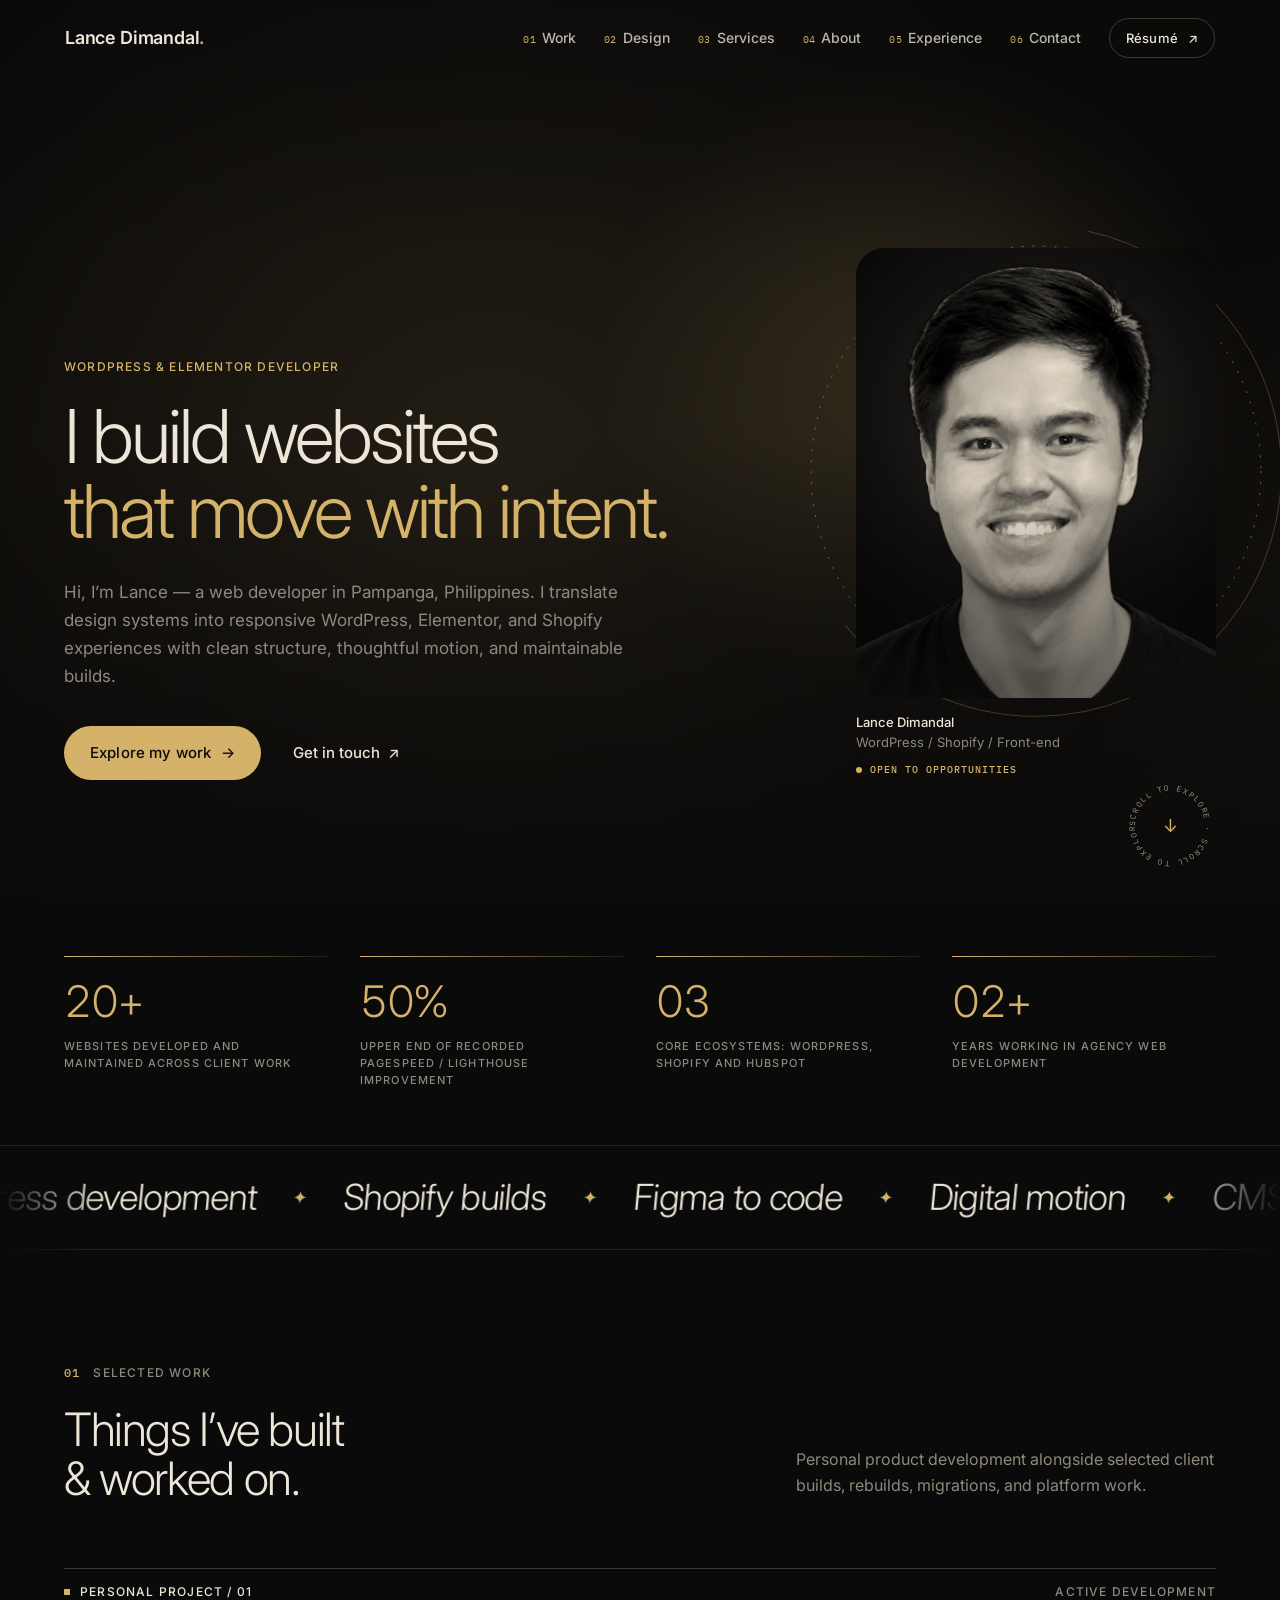
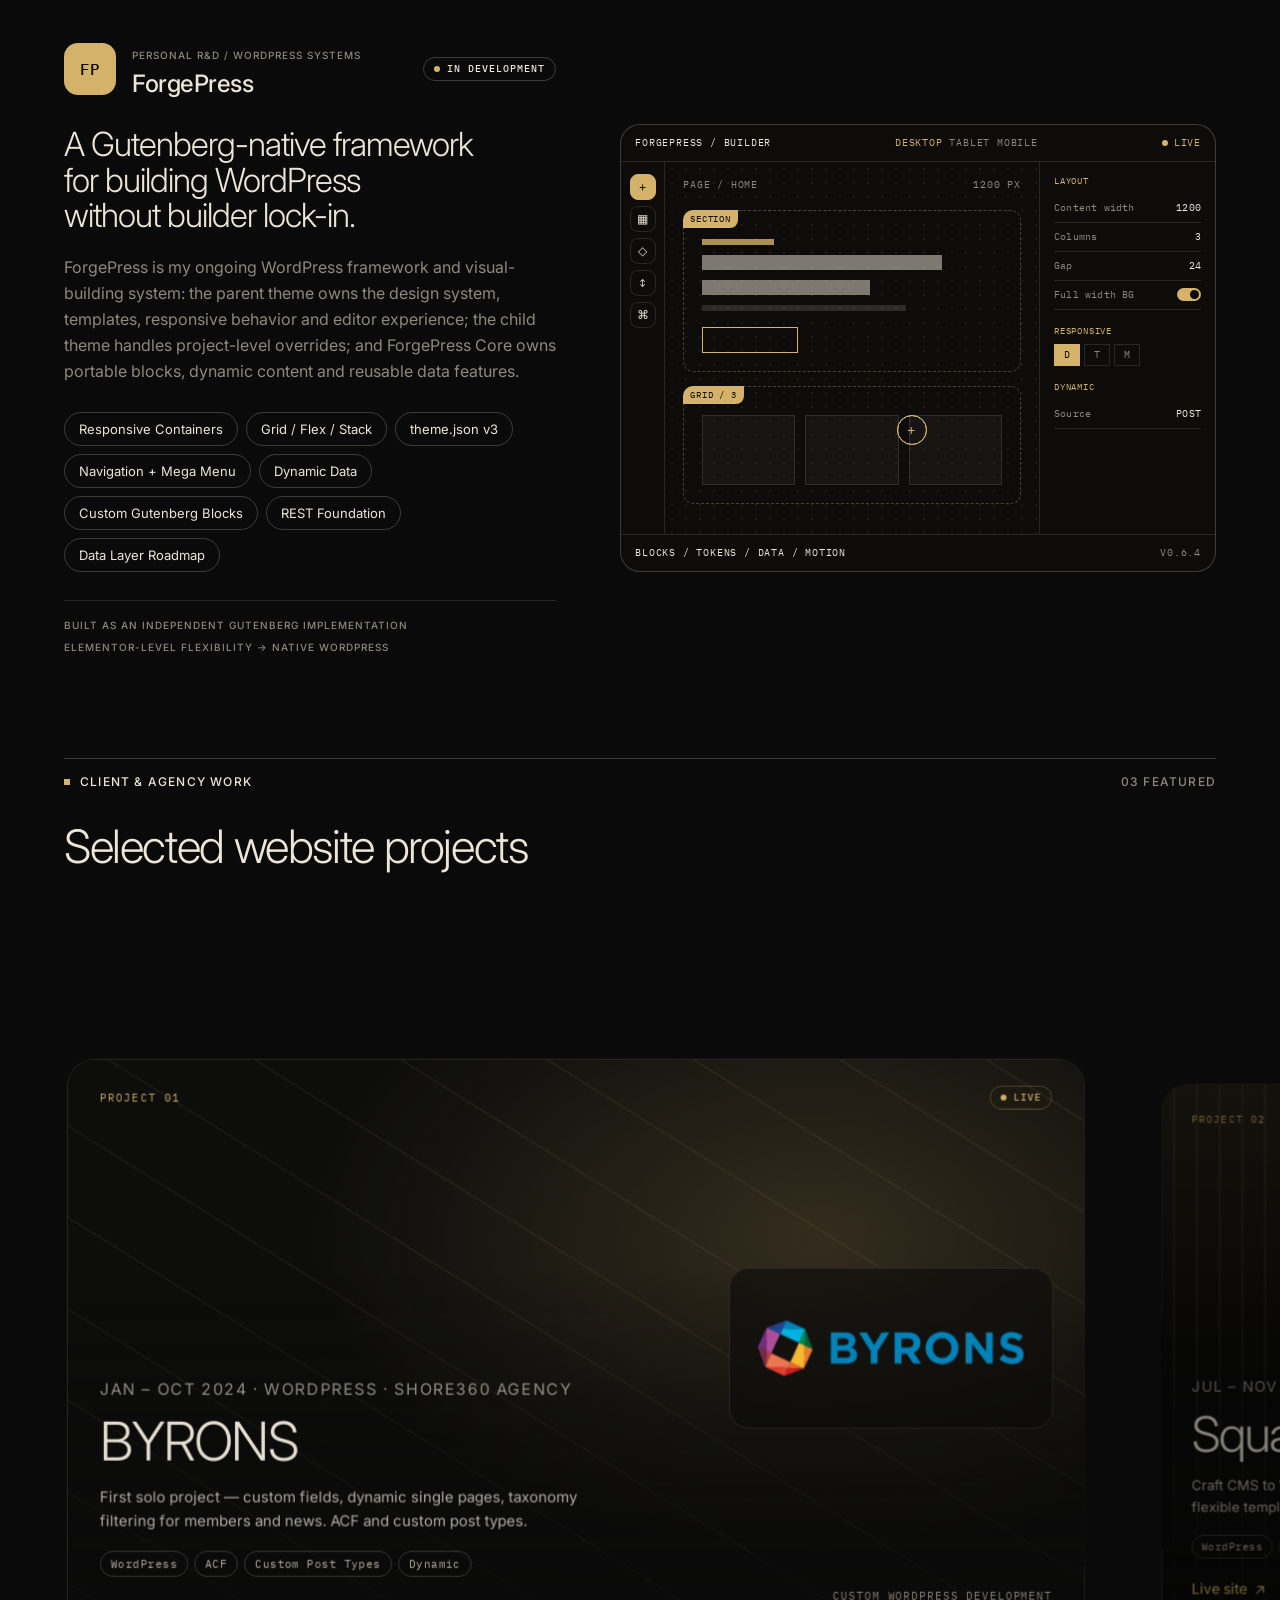
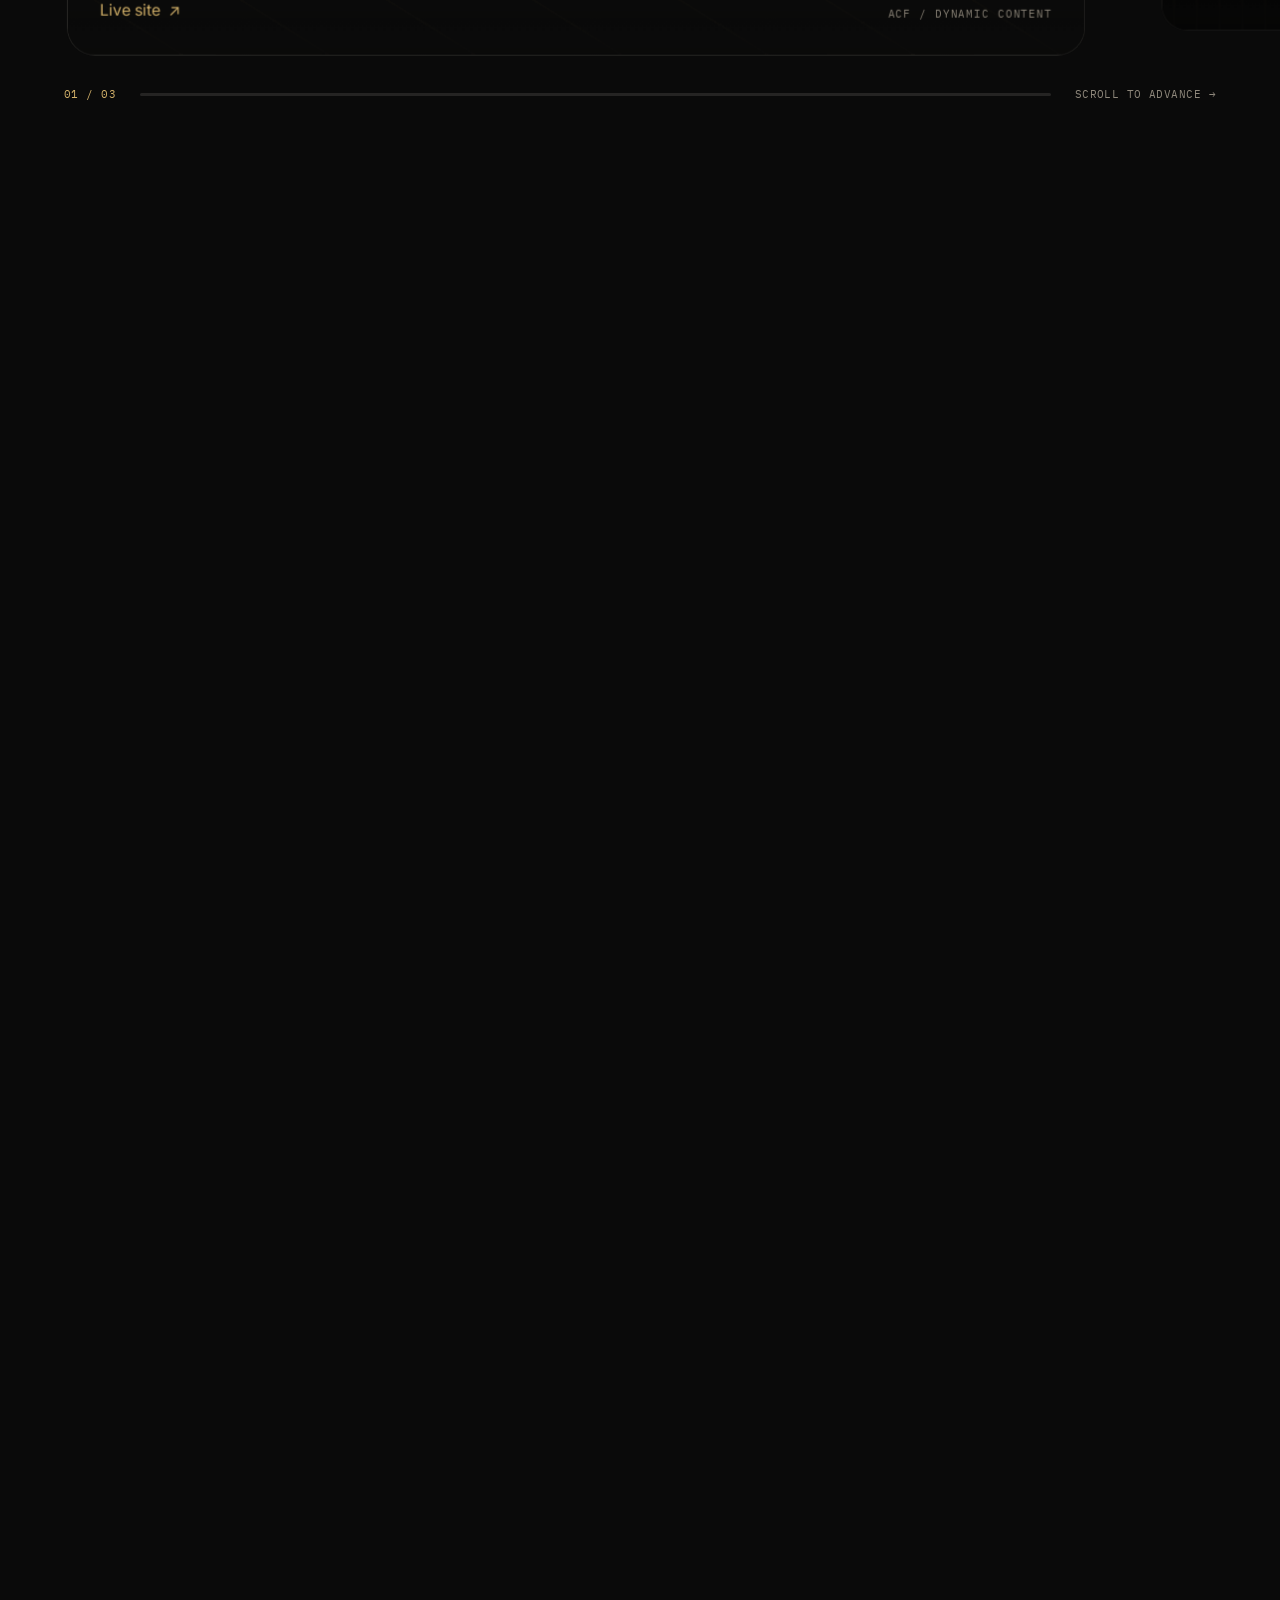
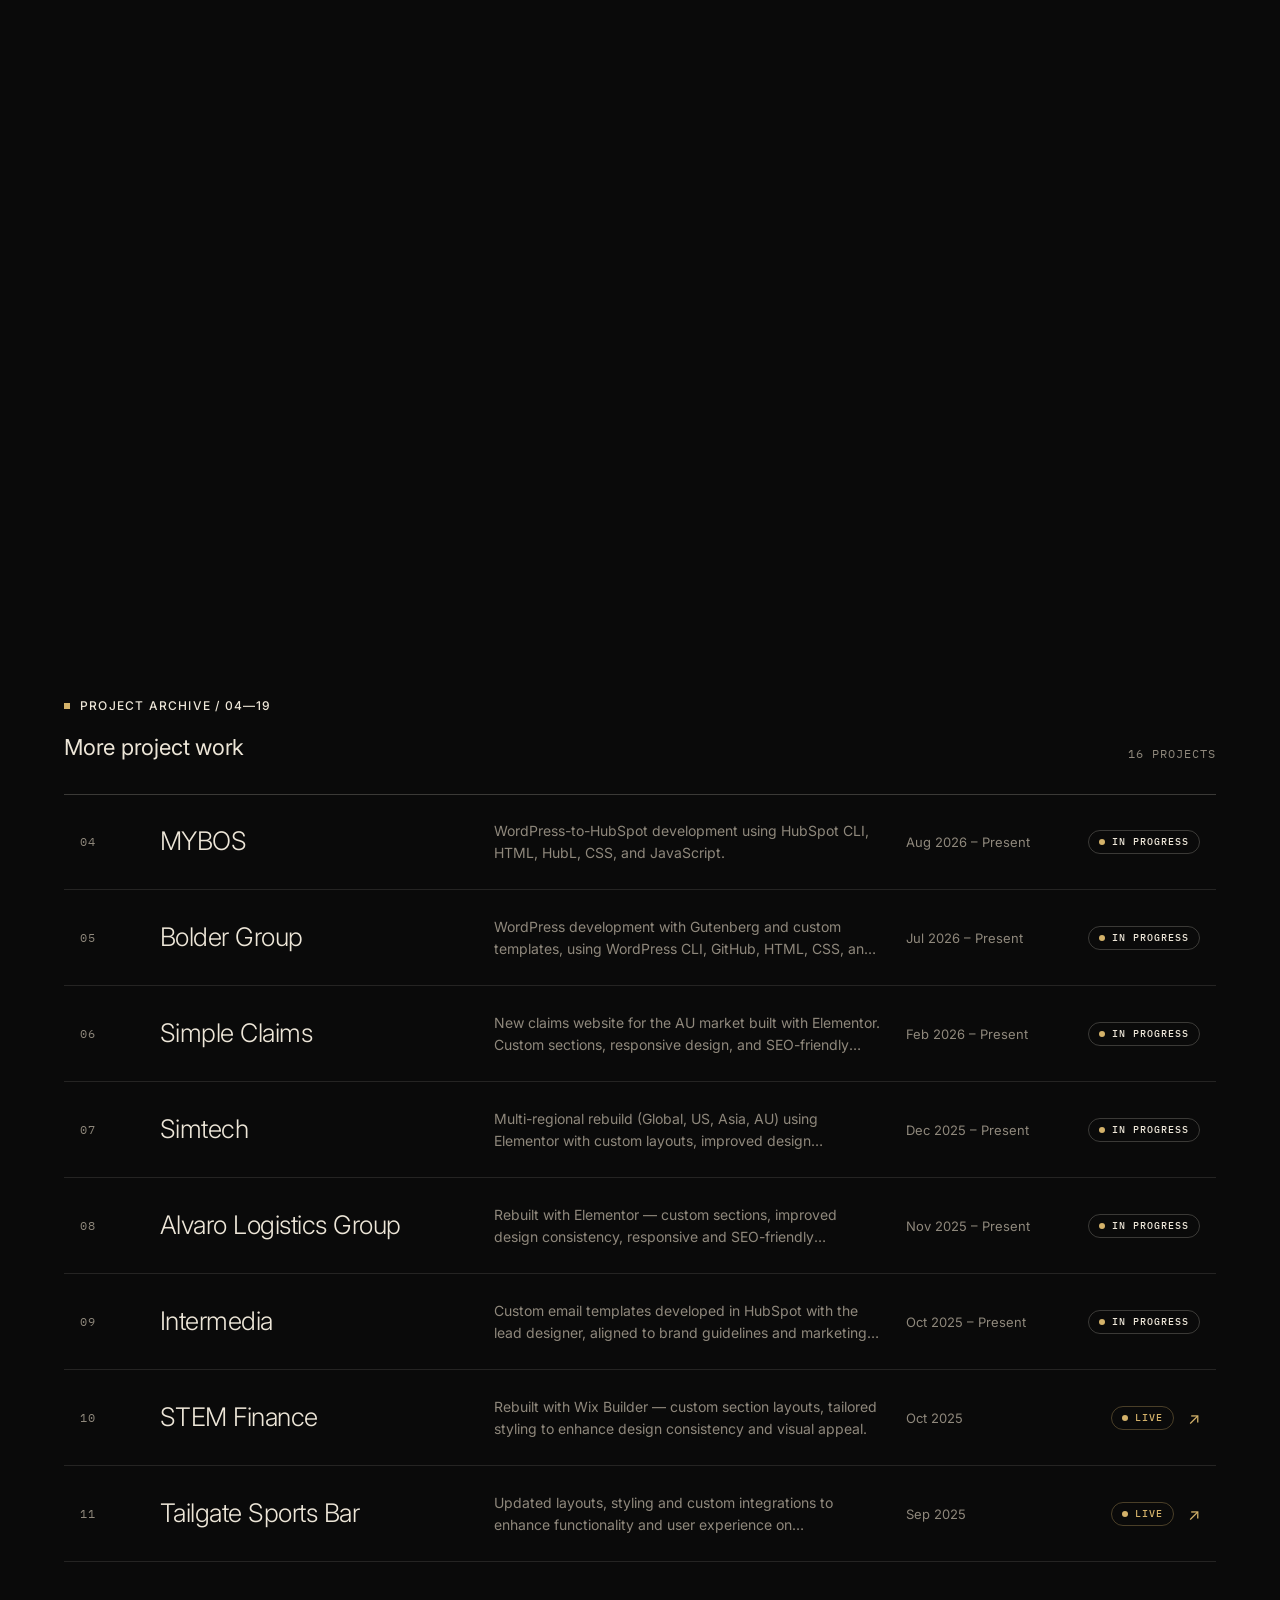
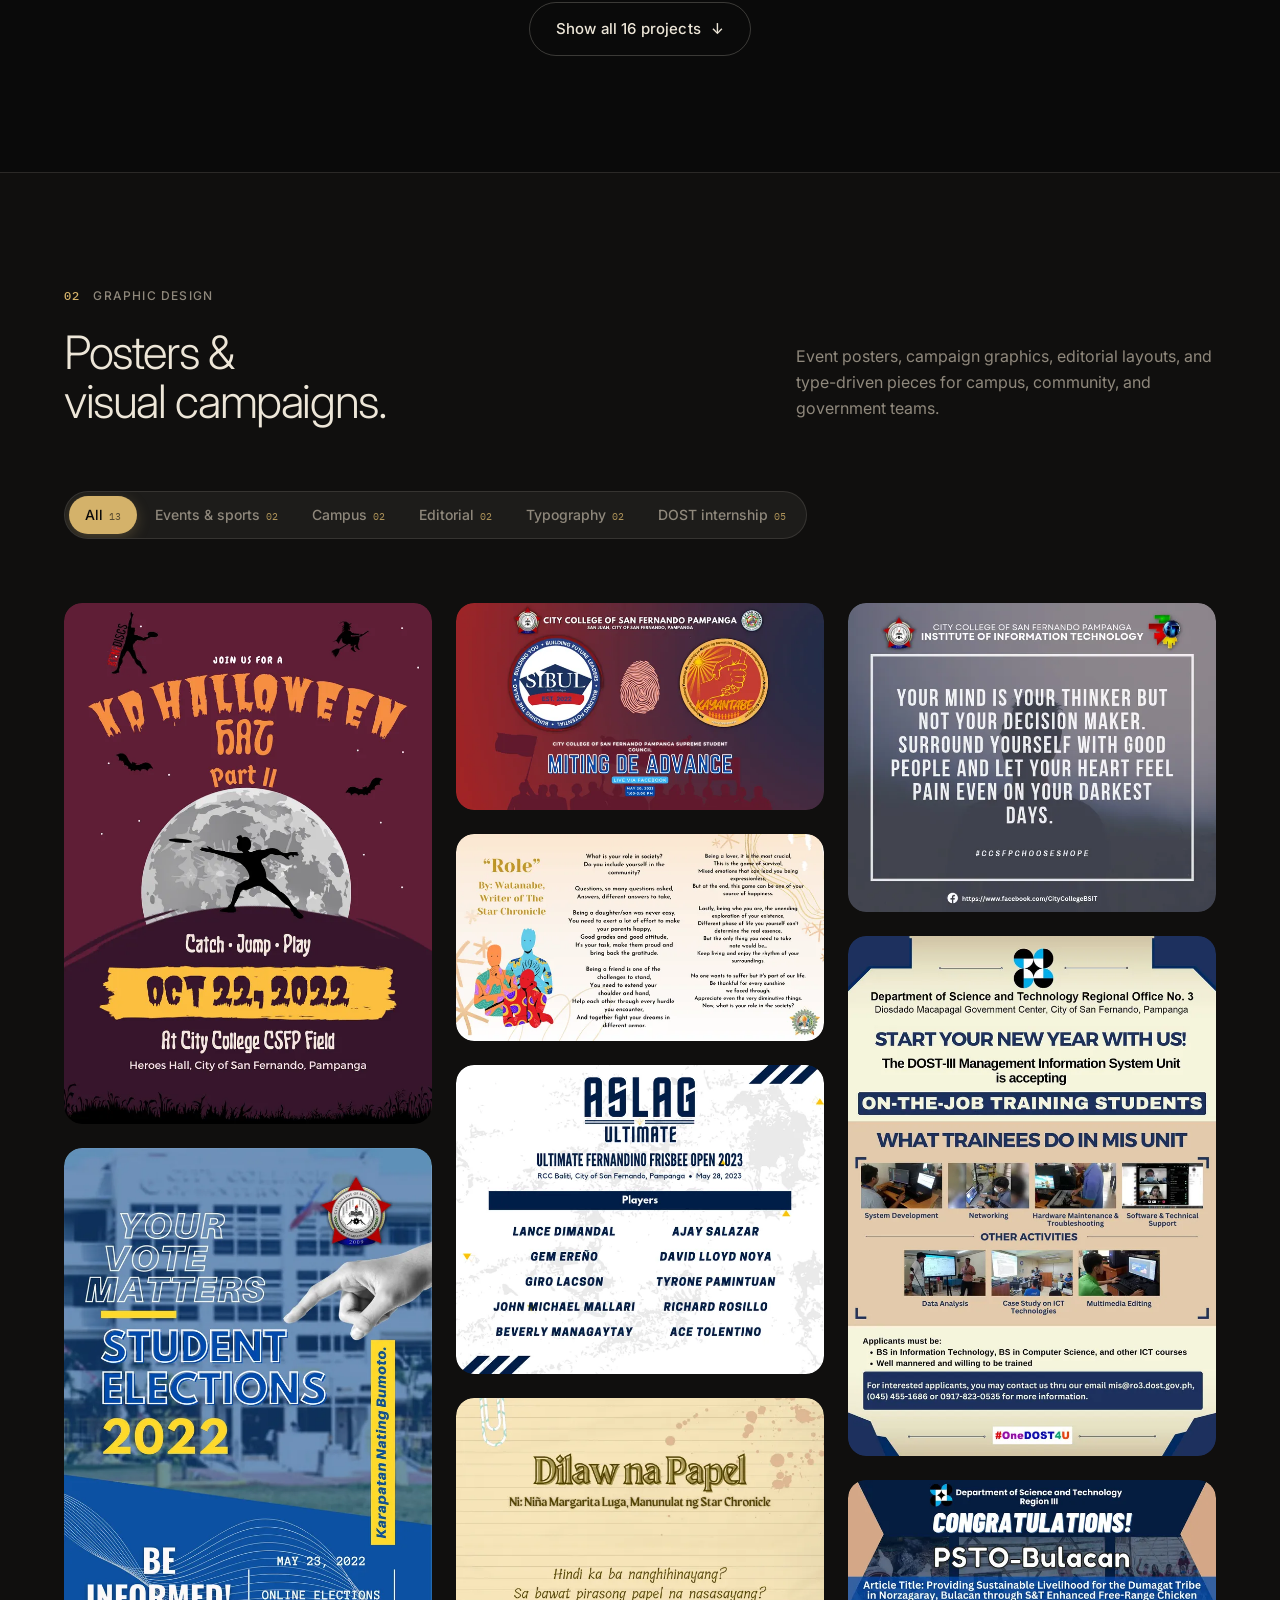
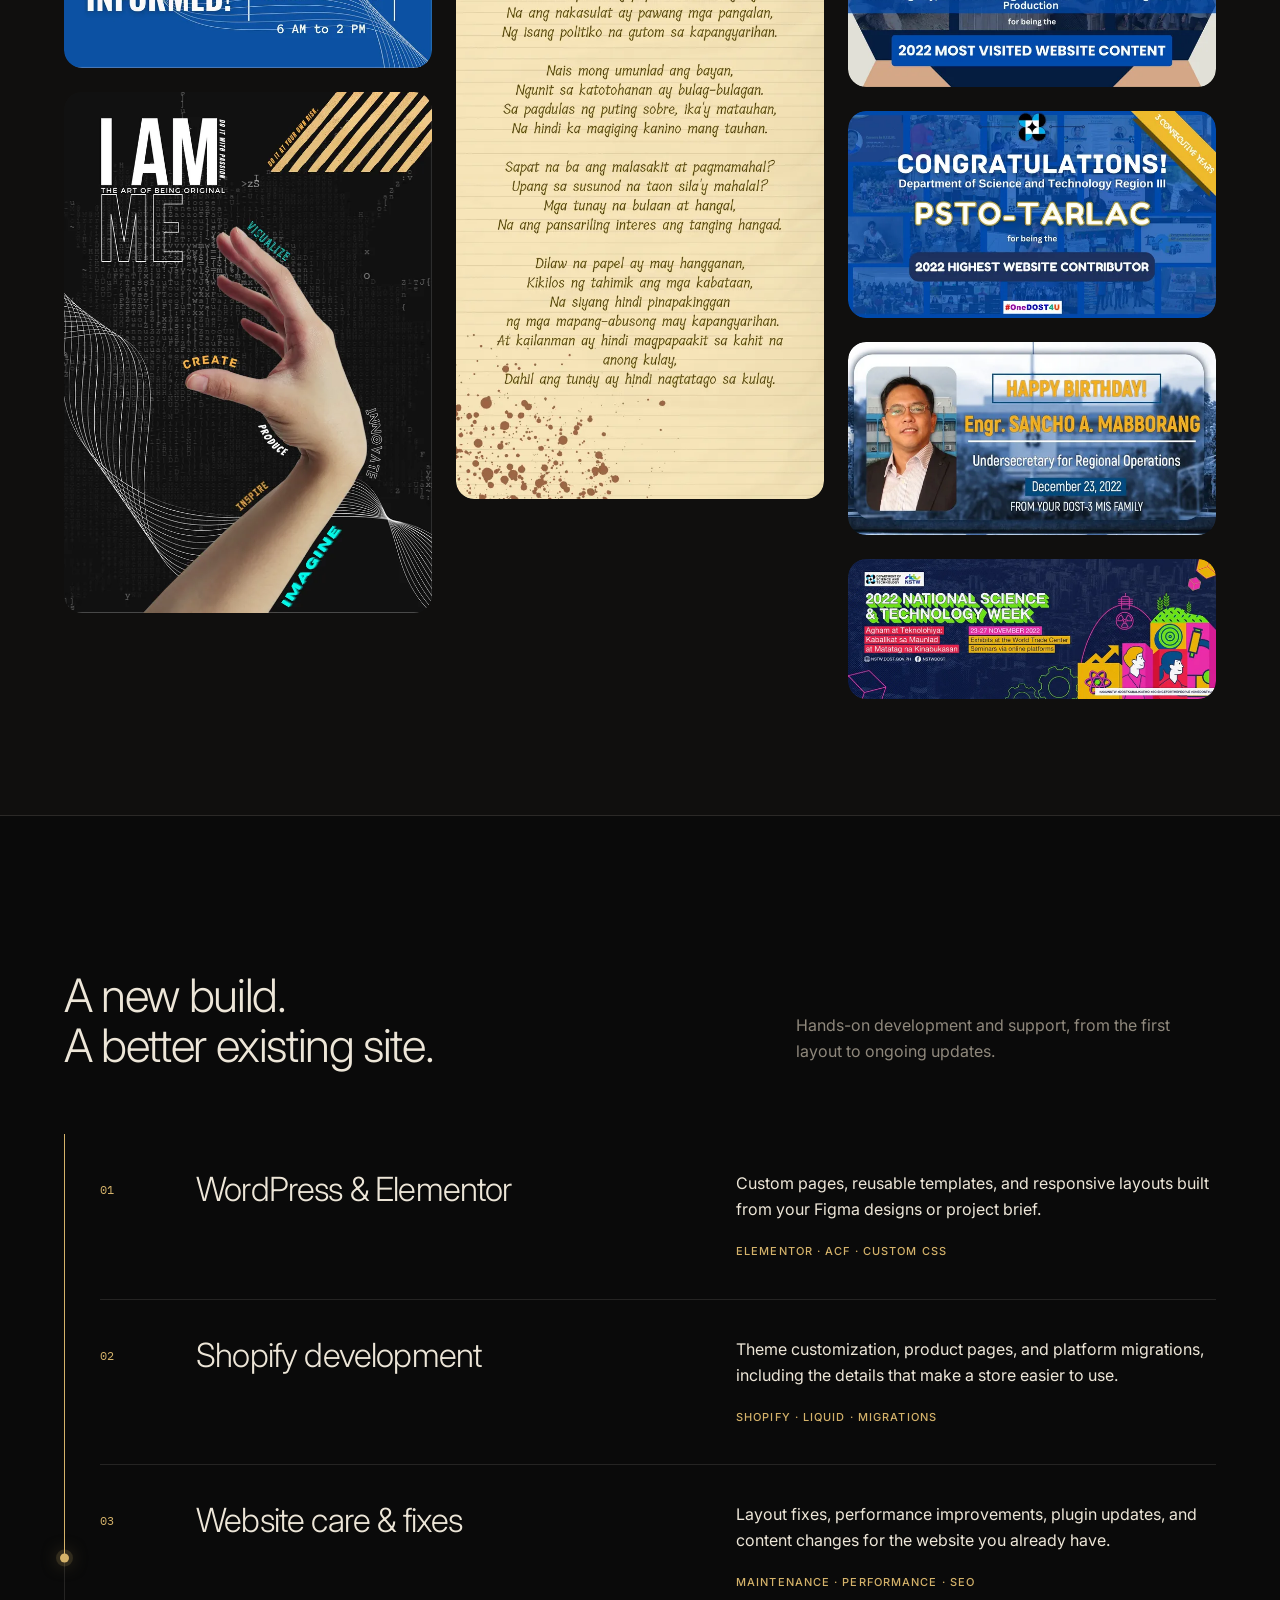
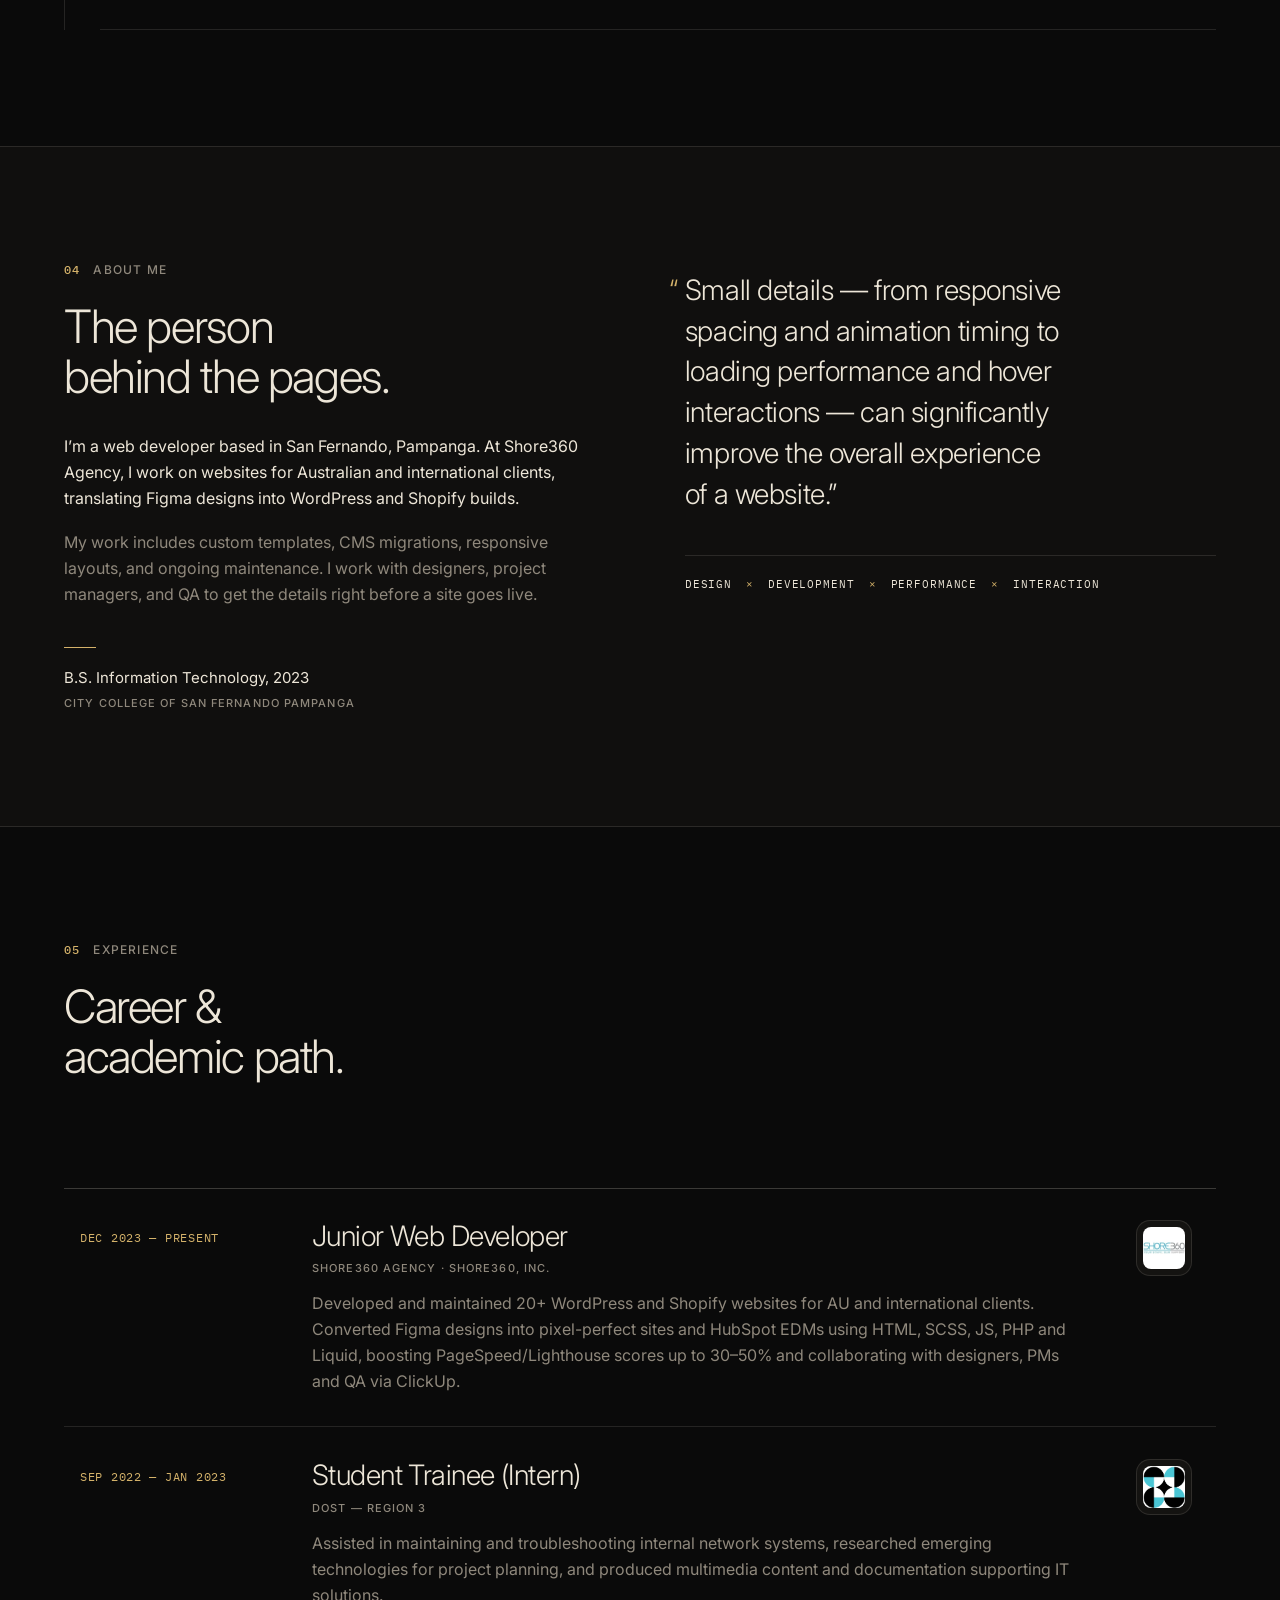
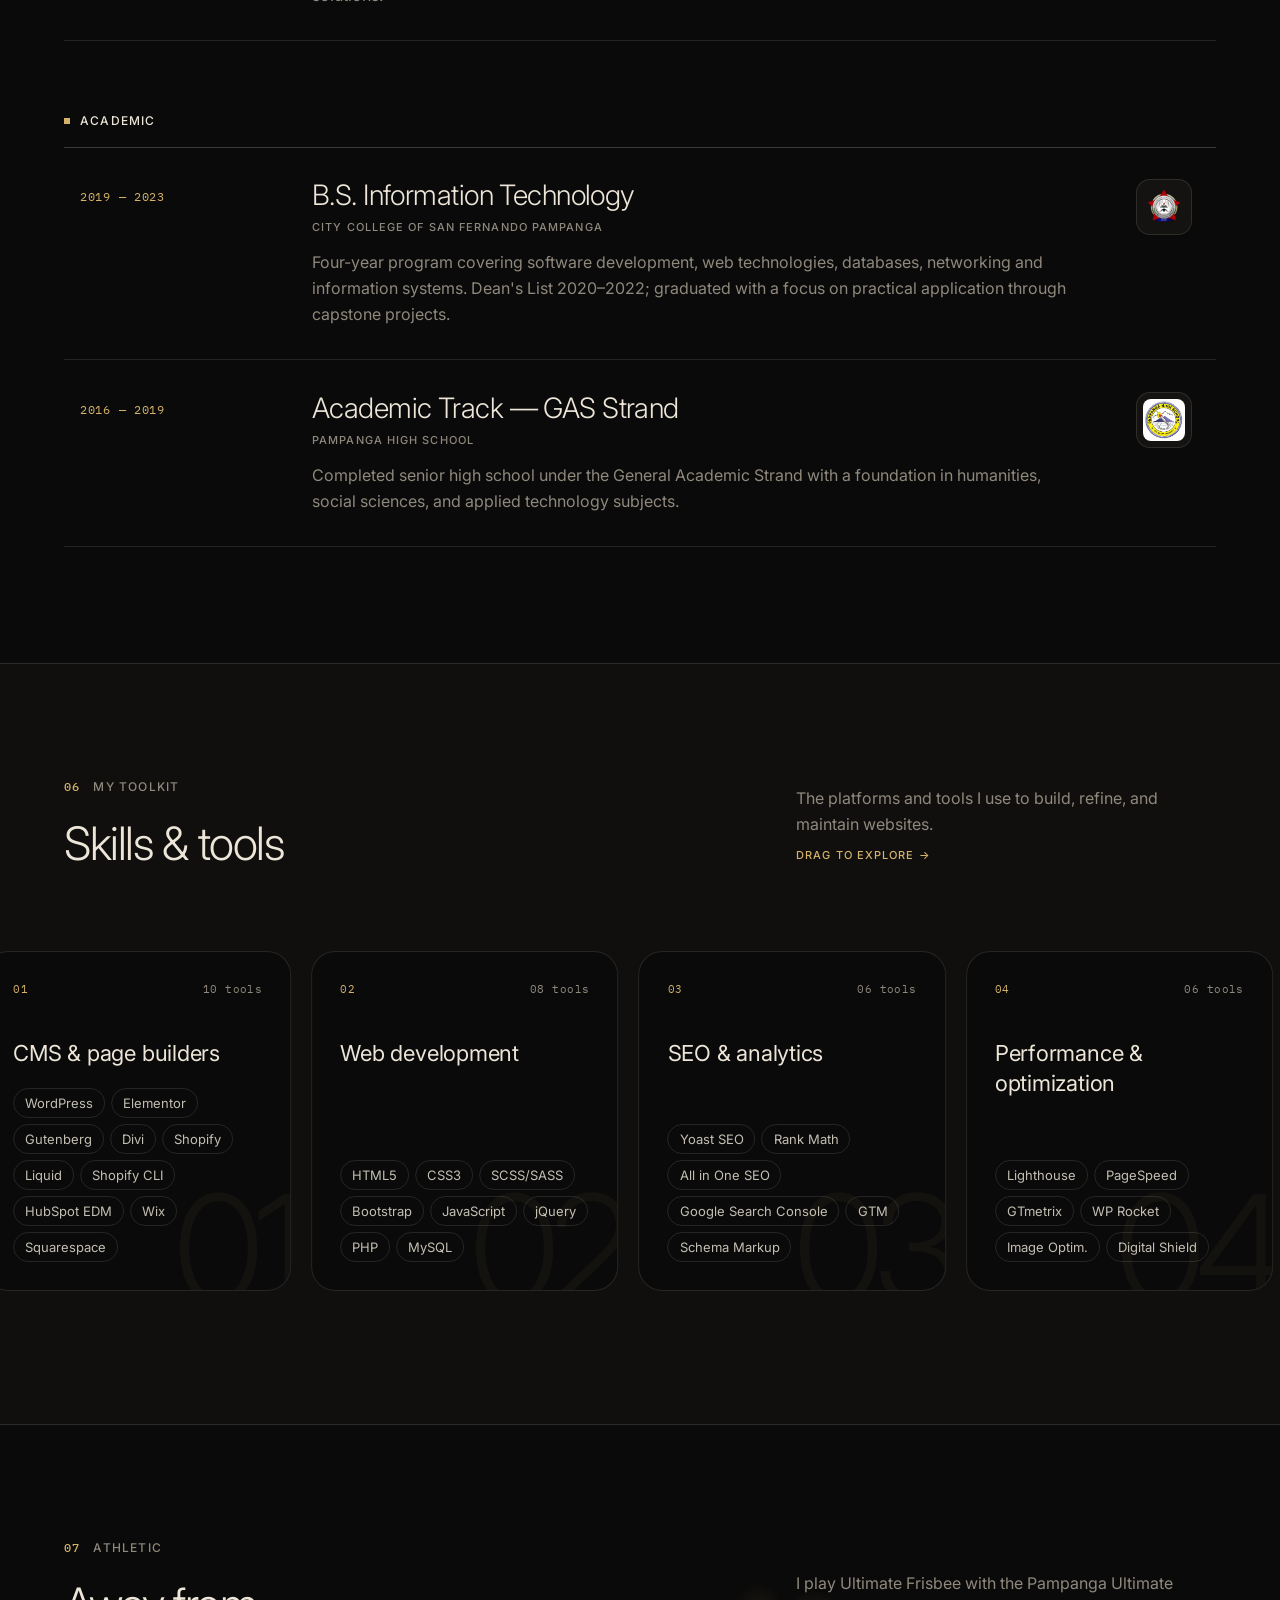
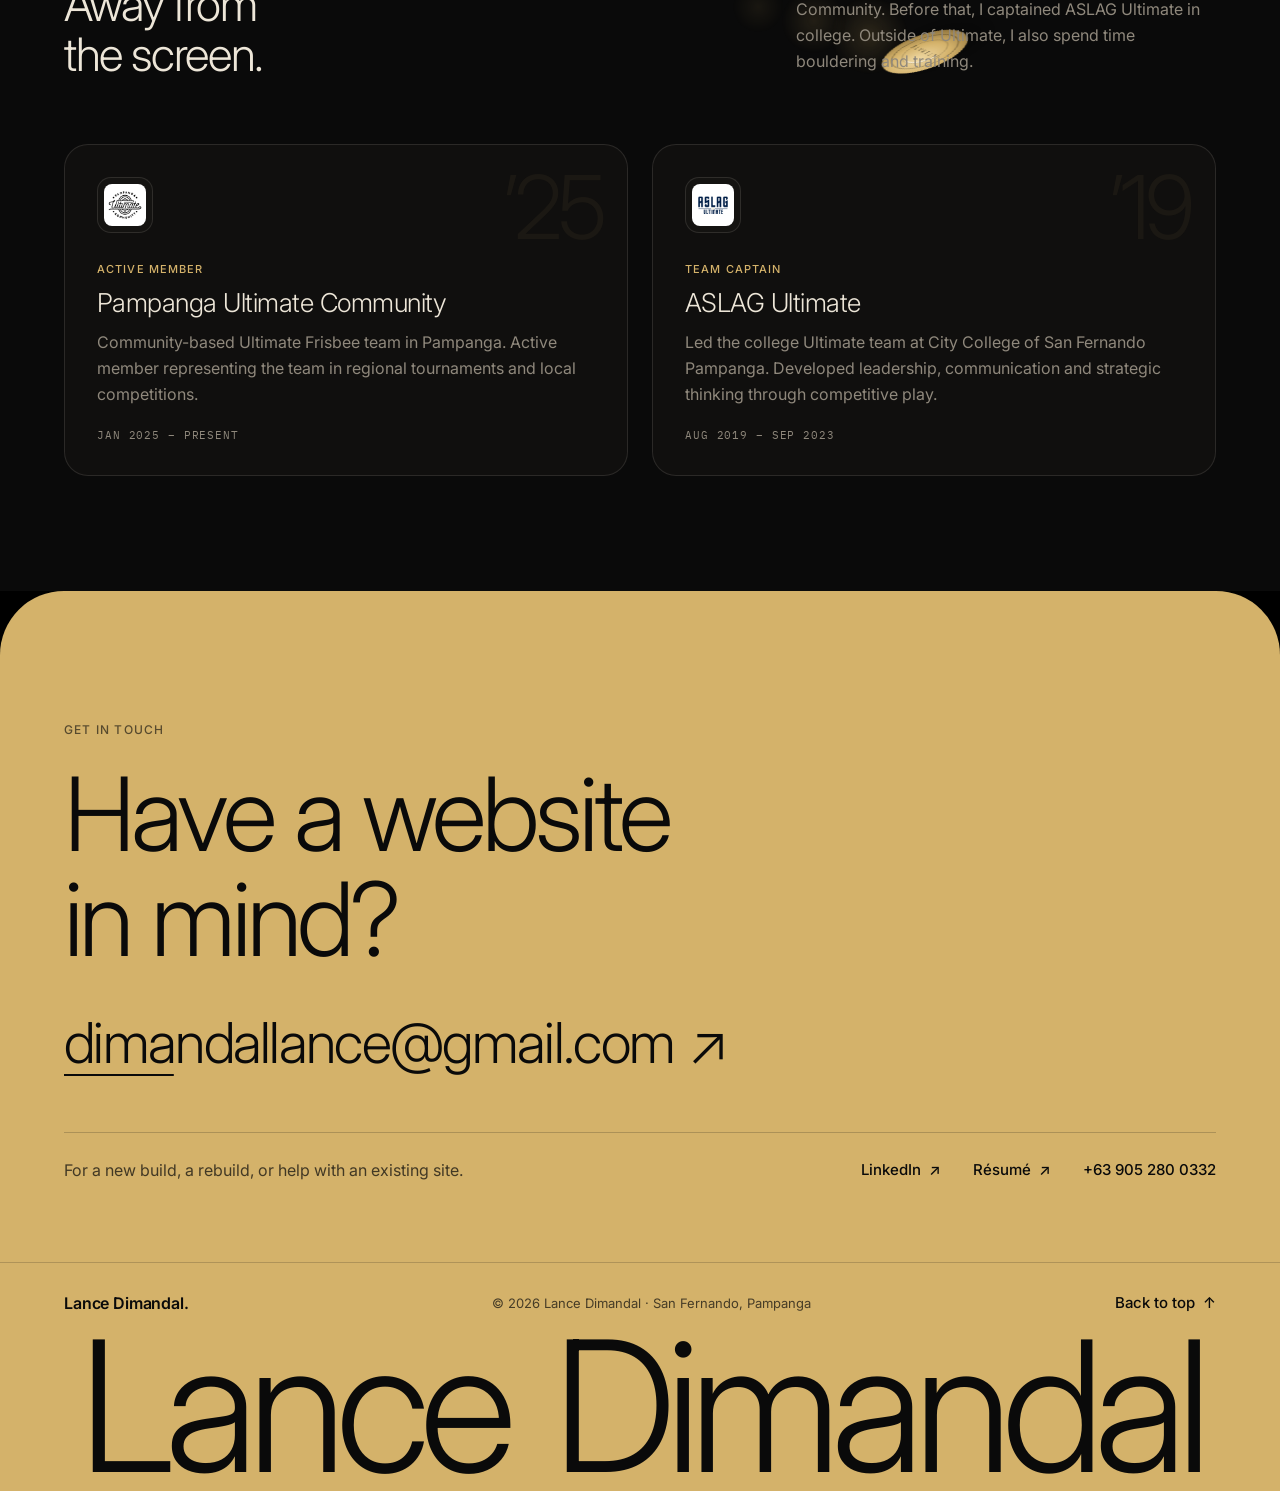
==== index.html @ 9a54bc62 "Smooth poster viewer close on mobile - Dim and blur move to their own layer so they fade in step wit" ====
<!doctype html>
<html lang="en" class="no-js">
<head>
  <meta charset="utf-8">
  <meta name="viewport" content="width=device-width,initial-scale=1">
  <meta name="color-scheme" content="dark">
  <meta name="theme-color" content="#0a0a0a">
  <meta name="robots" content="noindex, nofollow, noimageindex">
  <meta name="description" content="Lance Dimandal, a web developer in Pampanga, Philippines. ForgePress creator with selected WordPress, Shopify, HubSpot, and agency development work.">
  <title>Lance Dimandal — Web Developer</title>

  <!-- Motion mode is decided before first paint so nothing flashes in and out.
       m-full = every reveal, spring and scroll-linked effect · m-spec = reduced motion. -->
  <script>
    (function () {
      var h = document.documentElement;
      h.classList.remove('no-js');
      var reduce = window.matchMedia && matchMedia('(prefers-reduced-motion: reduce)').matches;
      h.classList.add(reduce ? 'm-spec' : 'm-full');
      try { if (!reduce && !sessionStorage.getItem('ld-boot')) h.classList.add('booting'); } catch (e) {}
      // Safety net: never leave the boot splash up if the main script fails.
      setTimeout(function () { h.classList.remove('booting'); }, 4000);
    })();
  </script>

  <link rel="preconnect" href="https://fonts.googleapis.com">
  <link rel="preconnect" href="https://fonts.gstatic.com" crossorigin>
  <link href="https://fonts.googleapis.com/css2?family=Inter:wght@300;400;500;600&family=IBM+Plex+Mono:wght@400;500&display=swap" rel="stylesheet">
  <link rel="stylesheet" href="css/styles.css?v=2026-11-16g">
  <script src="js/main.js?v=2026-11-16g" defer></script>
</head>
<body>
  <a class="skip" href="#main">Skip to content</a>

  <!-- Boot splash (first visit per tab session) -->
  <div class="curtain" id="curtain" aria-hidden="true">
    <div class="wrap curtain-in">
      <span class="c-top"><span class="c-idx mono">Web developer</span><span class="mono">Portfolio — 2026</span></span>
      <span class="c-title">Lance Dimandal</span>
      <span class="c-bar"><i></i></span>
    </div>
  </div>

  <!-- ============================== Header ============================== -->
  <header class="hdr" id="hdr">
    <div class="wrap hdr-in">
      <a class="logo" href="#top">Lance Dimandal<span>.</span></a>
      <nav class="nav" aria-label="Primary">
        <a href="#work" data-nav="work"><span>01</span>Work</a>
        <a href="#design" data-nav="design"><span>02</span>Design</a>
        <a href="#services" data-nav="services"><span>03</span>Services</a>
        <a href="#about" data-nav="about"><span>04</span>About</a>
        <a href="#experience" data-nav="experience"><span>05</span>Experience</a>
        <a href="#contact" data-nav="contact"><span>06</span>Contact</a>
      </nav>
      <a class="btn sm ghost resume" href="https://drive.google.com/file/d/15OOSOrkV5i4wzRMXbaLbTsULK8vVV7xe/view?usp=sharing" target="_blank" rel="noopener noreferrer">Résumé <span class="ar">↗</span></a>
      <button class="menu-toggle" type="button" aria-label="Open menu" aria-controls="mobile-menu" aria-expanded="false"><i></i><i></i></button>
    </div>
  </header>

  <div class="page-frame" aria-hidden="true"></div>
  <div class="mmenu" id="mobile-menu" aria-hidden="true" role="dialog" aria-label="Navigation">
    <span class="sheet-grab" aria-hidden="true"></span>
    <button class="sheet-close" type="button" aria-label="Close menu">×</button>
    <div class="wrap mmenu-in">
      <span class="meta muted">Navigation / 06</span>
      <nav class="mmenu-links" aria-label="Mobile">
        <a href="#work" style="--i:0"><span>01</span>Work</a>
        <a href="#design" style="--i:1"><span>02</span>Design</a>
        <a href="#services" style="--i:2"><span>03</span>Services</a>
        <a href="#about" style="--i:3"><span>04</span>About</a>
        <a href="#experience" style="--i:4"><span>05</span>Experience</a>
        <a href="#contact" style="--i:5"><span>06</span>Contact</a>
      </nav>
      <div class="mmenu-foot">
        <span>San Fernando, Pampanga</span>
        <a class="lnk" href="https://drive.google.com/file/d/15OOSOrkV5i4wzRMXbaLbTsULK8vVV7xe/view?usp=sharing" target="_blank" rel="noopener noreferrer">Résumé <span class="ar">↗</span></a>
        <a class="lnk" href="mailto:dimandallance@gmail.com">Email me <span class="ar">↗</span></a>
      </div>
    </div>
  </div>

  <main id="main">

    <!-- ============================== Hero ============================== -->
    <section class="hero" id="top" data-title="Index" data-sheet="01">
      <div class="hero-media" aria-hidden="true"></div>
      <div class="hero-spot" id="heroSpot" aria-hidden="true"></div>
      <div class="hero-grad" aria-hidden="true"></div>

      <div class="wrap hero-in">
        <div class="hh">
          <span class="meta eb gold" data-r="rise" style="--d:.2s">WordPress &amp; Elementor developer</span>
          <h1 class="display hero-h" data-r="lines" style="--d:.3s">I build websites<br> <span class="gold">that move with intent.</span></h1>
          <p class="hero-desc muted" data-r="rise" style="--d:.7s">Hi, I’m Lance — a web developer in Pampanga, Philippines. I translate design systems into responsive WordPress, Elementor, and Shopify experiences with clean structure, thoughtful motion, and maintainable builds.</p>
          <div class="hero-actions" data-r="rise" style="--d:.85s">
            <a class="btn" href="#work">Explore my work <span class="ar">→</span></a>
            <a class="lnk" href="mailto:dimandallance@gmail.com">Get in touch <span class="ar">↗</span></a>
          </div>
        </div>

        <figure class="hero-portrait">
          <svg class="ring" viewBox="0 0 200 200" aria-hidden="true"><circle class="r1" cx="100" cy="100" r="96"/><circle class="r2" cx="100" cy="100" r="88"/></svg>
          <div class="ph" data-r="plate" data-from="up" style="--d:.45s">
            <div class="ph-in"><img class="ph-img duo" src="images/profile/lance-dimandal.webp?v=2026-11-16" width="1000" height="1000" alt="Lance Dimandal" fetchpriority="high" decoding="async"></div>
          </div>
          <figcaption data-r="rise" style="--d:1s">
            <span><b>Lance Dimandal</b>WordPress / Shopify / Front-end</span>
            <span class="avail">Open to opportunities</span>
          </figcaption>
        </figure>
      </div>

      <a class="cue-badge" href="#work" aria-label="Scroll to selected work">
        <svg viewBox="0 0 100 100" aria-hidden="true"><defs><path id="cuePath" d="M50,50 m-38,0 a38,38 0 1,1 76,0 a38,38 0 1,1 -76,0"/></defs><text><textPath href="#cuePath">Scroll to explore · Scroll to explore · </textPath></text></svg>
        <span class="ar" aria-hidden="true">↓</span>
      </a>
    </section>

    <!-- Proof band: rules draw down one by one, text follows -->
    <section class="statband" aria-label="Selected development metrics">
      <div class="wrap">
        <div class="proof" data-r="proof">
          <div class="stat"><span class="h3 tab" data-count="20" data-suffix="+">20+</span><span class="meta">Websites developed and maintained across client work</span></div>
          <div class="stat"><span class="h3 tab" data-count="50" data-suffix="%">50%</span><span class="meta">Upper end of recorded PageSpeed / Lighthouse improvement</span></div>
          <div class="stat"><span class="h3 tab" data-count="3" data-pad="2">03</span><span class="meta">Core ecosystems: WordPress, Shopify and HubSpot</span></div>
          <div class="stat"><span class="h3 tab" data-count="2" data-pad="2" data-suffix="+">02+</span><span class="meta">Years working in agency web development</span></div>
        </div>
      </div>
    </section>

    <div class="ticker signal" data-r="fade" aria-hidden="true">
      <div class="tk-track" id="signalTrack">
        <span>WordPress development</span><i>✦</i><span>Shopify builds</span><i>✦</i><span>Figma to code</span><i>✦</i><span>Digital motion</span><i>✦</i><span>CMS migrations</span><i>✦</i><span>HubSpot EDMs</span><i>✦</i>
      </div>
    </div>

    <!-- ============================== 01 Work ============================== -->
    <section class="sec" id="work" data-title="Selected work" data-sheet="02">
      <div class="wrap">
        <div class="shead">
          <div>
            <span class="meta muted eb" data-r="rise"><span class="idx">01</span>Selected work</span>
            <h2 class="h2" data-r="lines">Things I’ve built<br> &amp; worked on.</h2>
          </div>
          <p class="cap muted" data-r="rise" style="--d:.2s">Personal product development alongside selected client builds, rebuilds, migrations, and platform work.</p>
        </div>

        <!-- Personal project: ForgePress -->
        <div class="subhead" data-r="rows"><span class="meta mark">Personal project / 01</span><span class="meta muted">Active development</span></div>

        <article class="fp" id="forgepress">
          <div class="fp-copy">
            <div class="fp-brand" data-r="rise">
              <span class="fp-mark" aria-hidden="true">FP</span>
              <span><span class="meta muted">Personal R&amp;D / WordPress systems</span><strong>ForgePress</strong></span>
              <span class="badge prog">In development</span>
            </div>
            <h3 class="h2 fp-h" data-r="lines" style="--d:.1s">A Gutenberg-native framework<br> for building WordPress<br> without builder lock-in.</h3>
            <p class="cap muted" data-r="rise" style="--d:.25s">ForgePress is my ongoing WordPress framework and visual-building system: the parent theme owns the design system, templates, responsive behavior and editor experience; the child theme handles project-level overrides; and ForgePress Core owns portable blocks, dynamic content and reusable data features.</p>
            <ul class="chipset" data-r="stagger" style="--d:.35s">
              <li>Responsive Containers</li><li>Grid / Flex / Stack</li><li>theme.json v3</li><li>Navigation + Mega Menu</li><li>Dynamic Data</li><li>Custom Gutenberg Blocks</li><li>REST Foundation</li><li>Data Layer Roadmap</li>
            </ul>
            <div class="fp-foot meta muted" data-r="rise" style="--d:.5s"><span>Built as an independent Gutenberg implementation</span><span>Elementor-level flexibility → native WordPress</span></div>
          </div>

          <div class="fp-ui" data-r="plate" data-from="right" aria-label="Stylized ForgePress builder interface preview" role="img">
            <div class="fp-bar"><span>ForgePress / Builder</span><span class="fp-modes"><b>Desktop</b> Tablet Mobile</span><span class="fp-live"><i></i>Live</span></div>
            <div class="fp-ws">
              <div class="fp-tools" aria-hidden="true"><span>+</span><span>▦</span><span>◇</span><span>↕</span><span>⌘</span></div>
              <div class="fp-canvas" aria-hidden="true">
                <div class="fp-cmeta"><span>Page / Home</span><span>1200 px</span></div>
                <div class="fp-sec">
                  <span class="fp-handle">Section</span>
                  <i class="w w1" data-r="line" style="--d:.6s"></i>
                  <i class="w w2" data-r="line" style="--d:.7s"></i>
                  <i class="w w3" data-r="line" style="--d:.8s"></i>
                  <i class="w w4" data-r="line" style="--d:.9s"></i>
                  <i class="w w5"></i>
                </div>
                <div class="fp-sec">
                  <span class="fp-handle">Grid / 3</span>
                  <div class="fp-cards" data-r="stagger" style="--d:1s"><i></i><i></i><i></i></div>
                </div>
                <span class="fp-target"><span>+</span></span>
              </div>
              <div class="fp-insp" aria-hidden="true">
                <span class="fp-it">Layout</span>
                <div class="fp-ctl"><span>Content width</span><b>1200</b></div>
                <div class="fp-ctl"><span>Columns</span><b>3</b></div>
                <div class="fp-ctl"><span>Gap</span><b>24</b></div>
                <div class="fp-ctl"><span>Full width BG</span><i class="sw"></i></div>
                <span class="fp-it">Responsive</span>
                <div class="fp-bp"><span class="on">D</span><span>T</span><span>M</span></div>
                <span class="fp-it">Dynamic</span>
                <div class="fp-ctl"><span>Source</span><b>POST</b></div>
              </div>
            </div>
            <div class="fp-bar fp-bar--foot"><span>Blocks / Tokens / Data / Motion</span><span>v0.6.4</span></div>
          </div>
        </article>

        <!-- Client & agency work: the pile (sticky stacking cards) -->
        <div class="subhead mt96" data-r="rows"><span class="meta mark">Client &amp; agency work</span><span class="meta muted">03 featured</span></div>
        <h3 class="h2 mt32" data-r="lines">Selected website projects</h3>
      </div>

      <div class="hscroll" id="hscroll">
        <div class="hs-sticky">
          <div class="hs-track" id="hstrack">
          <a class="pcard" href="https://byrons.com.au/" target="_blank" rel="noopener noreferrer" data-cursor="Visit site">
            <span class="pshot"><i style="background:radial-gradient(70% 90% at 70% 30%,rgba(212,178,106,.20),transparent 60%),repeating-linear-gradient(32deg,#0d0d0c 0 38px,#1b1913 38px 40px,#0d0d0c 40px 78px)"></i></span>
            <span class="pscrim"></span>
            <span class="ptop"><span class="zb">Project 01</span><span class="badge live">Live</span></span>
            <span class="plogo"><img src="images/clients/byrons.webp" width="339" height="70" alt="BYRONS" loading="lazy" decoding="async"></span>
            <span class="pmeta">
              <span class="sub">Jan – Oct 2024 · WordPress · Shore360 Agency</span>
              <span class="nm">BYRONS</span>
              <span class="pd">First solo project — custom fields, dynamic single pages, taxonomy filtering for members and news. ACF and custom post types.</span>
              <span class="tags"><span>WordPress</span><span>ACF</span><span>Custom Post Types</span><span>Dynamic</span></span>
              <span class="go">Live site <span class="ar">↗</span></span>
            </span>
            <span class="pnote">Custom WordPress development<br> ACF / Dynamic content</span>
          </a>

          <a class="pcard" href="https://squadronenergy.com/" target="_blank" rel="noopener noreferrer" data-cursor="Visit site">
            <span class="pshot"><i style="background:linear-gradient(180deg,rgba(212,178,106,.12),transparent 55%),repeating-linear-gradient(90deg,#0c0c0b 0 22px,#1d1a14 22px 25px)"></i></span>
            <span class="pscrim"></span>
            <span class="ptop"><span class="zb">Project 02</span><span class="badge live">Live</span></span>
            <span class="plogo"><img src="images/clients/squadron-energy.svg" width="220" height="54" alt="Squadron Energy" loading="lazy" decoding="async"></span>
            <span class="pmeta">
              <span class="sub">Jul – Nov 2025 · WordPress · Shore360 Agency</span>
              <span class="nm">Squadron Energy</span>
              <span class="pd">Craft CMS to WordPress migration. Reusable Elementor layouts with flexible templates and optimized form structures.</span>
              <span class="tags"><span>WordPress</span><span>Elementor</span><span>CMS Migration</span></span>
              <span class="go">Live site <span class="ar">↗</span></span>
            </span>
            <span class="pnote">A new home on WordPress<br> Craft CMS → WordPress</span>
          </a>

          <div class="pcard" tabindex="0">
            <span class="pshot"><i style="background:radial-gradient(60% 80% at 30% 50%,rgba(212,178,106,.16),transparent 65%),radial-gradient(circle,#2b2519 2.4px,transparent 3px) 0 0/22px 22px,#0c0c0b"></i></span>
            <span class="pscrim"></span>
            <span class="ptop"><span class="zb">Project 03</span><span class="badge prog">In progress</span></span>
            <span class="plogo"><img src="images/clients/awr-solutions.webp" width="350" height="169" alt="AWR Solutions" loading="lazy" decoding="async"></span>
            <span class="pmeta">
              <span class="sub">Sep 2025 – Present · Shopify · Shore360 Agency</span>
              <span class="nm">AWR Solutions</span>
              <span class="pd">Neto-to-Shopify migration with advanced product filtering, custom forms, payment gateway integration and optimized inventory management.</span>
              <span class="tags"><span>Shopify</span><span>Liquid</span><span>Custom Code</span><span>CLI</span></span>
            </span>
            <span class="pnote">Moving commerce to Shopify<br> Neto → Shopify</span>
          </div>
          </div>
          <div class="wrap hs-foot"><span class="mono" id="pcur">01 / 03</span><span class="hs-bar"><i id="hsbar"></i></span><span class="mono">Scroll to advance →</span></div>
        </div>
      </div>

      <div class="wrap">

        <!-- Client & agency work: archive index (newest first) -->
        <div class="ihead mt96" data-r="rise">
          <div><span class="meta mark">Project archive / 04—19</span><h3 class="h3 mt16">More project work</h3></div>
          <span class="meta muted mono" id="archCount">16 projects</span>
        </div>
        <div class="irows" data-r="rows" id="irows">
          <div class="irow"><span class="no meta muted mono">04</span><span class="nm">MYBOS<span class="sm">WordPress to HubSpot · Aug 2026 – Present</span></span><span class="pv" aria-hidden="true"><span><img src="images/clients/mybos.svg" alt="" loading="lazy"></span></span><span class="sub cap muted">WordPress-to-HubSpot development using HubSpot CLI, HTML, HubL, CSS, and JavaScript.</span><span class="yr cap muted">Aug 2026 – Present</span><span class="last"><span class="badge prog">In progress</span></span></div>
          <div class="irow"><span class="no meta muted mono">05</span><span class="nm">Bolder Group<span class="sm">WordPress Gutenberg · Jul 2026 – Present</span></span><span class="pv" aria-hidden="true"><span><img src="images/clients/bolder-group.png" alt="" loading="lazy"></span></span><span class="sub cap muted">WordPress development with Gutenberg and custom templates, using WordPress CLI, GitHub, HTML, CSS, and JavaScript.</span><span class="yr cap muted">Jul 2026 – Present</span><span class="last"><span class="badge prog">In progress</span></span></div>
          <div class="irow"><span class="no meta muted mono">06</span><span class="nm">Simple Claims<span class="sm">WordPress · Feb 2026 – Present</span></span><span class="pv" aria-hidden="true"><span><img src="images/clients/simple-claims.png" alt="" loading="lazy"></span></span><span class="sub cap muted">New claims website for the AU market built with Elementor. Custom sections, responsive design, and SEO-friendly setup from day one.</span><span class="yr cap muted">Feb 2026 – Present</span><span class="last"><span class="badge prog">In progress</span></span></div>
          <div class="irow"><span class="no meta muted mono">07</span><span class="nm">Simtech<span class="sm">WordPress · Dec 2025 – Present</span></span><span class="pv" aria-hidden="true"><span><img src="images/clients/simtech.png" alt="" loading="lazy"></span></span><span class="sub cap muted">Multi-regional rebuild (Global, US, Asia, AU) using Elementor with custom layouts, improved design consistency and SEO across all regions.</span><span class="yr cap muted">Dec 2025 – Present</span><span class="last"><span class="badge prog">In progress</span></span></div>
          <div class="irow"><span class="no meta muted mono">08</span><span class="nm">Alvaro Logistics Group<span class="sm">WordPress · Nov 2025 – Present</span></span><span class="pv" aria-hidden="true"><span><img src="images/clients/alvaro-logistics.avif" alt="" loading="lazy"></span></span><span class="sub cap muted">Rebuilt with Elementor — custom sections, improved design consistency, responsive and SEO-friendly configurations.</span><span class="yr cap muted">Nov 2025 – Present</span><span class="last"><span class="badge prog">In progress</span></span></div>
          <div class="irow"><span class="no meta muted mono">09</span><span class="nm">Intermedia<span class="sm">HubSpot EDM · Oct 2025 – Present</span></span><span class="pv" aria-hidden="true"><span><img src="images/clients/intermedia.svg" alt="" loading="lazy"></span></span><span class="sub cap muted">Custom email templates developed in HubSpot with the lead designer, aligned to brand guidelines and marketing objectives — tested across Outlook, Gmail and Apple Mail.</span><span class="yr cap muted">Oct 2025 – Present</span><span class="last"><span class="badge prog">In progress</span></span></div>
          <a class="irow" href="https://www.stemfinance.com.au/" target="_blank" rel="noopener noreferrer"><span class="no meta muted mono">10</span><span class="nm">STEM Finance<span class="sm">Wix · Oct 2025</span></span><span class="pv" aria-hidden="true"><span><img src="images/clients/stem-finance.avif" alt="" loading="lazy"></span></span><span class="sub cap muted">Rebuilt with Wix Builder — custom section layouts, tailored styling to enhance design consistency and visual appeal.</span><span class="yr cap muted">Oct 2025</span><span class="last"><span class="badge live">Live</span><span class="ar">↗</span></span></a>
          <a class="irow" href="https://www.tailgatesportsbar.com.au/" target="_blank" rel="noopener noreferrer"><span class="no meta muted mono">11</span><span class="nm">Tailgate Sports Bar<span class="sm">Squarespace · Sep 2025</span></span><span class="pv" aria-hidden="true"><span><img src="images/clients/tailgate-sports-bar.webp" alt="" loading="lazy"></span></span><span class="sub cap muted">Updated layouts, styling and custom integrations to enhance functionality and user experience on Squarespace.</span><span class="yr cap muted">Sep 2025</span><span class="last"><span class="badge live">Live</span><span class="ar">↗</span></span></a>
          <div class="irows-more" id="irowsMore">
            <div class="irows-more-in">
              <a class="irow" href="https://shore360agency.com/" target="_blank" rel="noopener noreferrer"><span class="no meta muted mono">12</span><span class="nm">Shore360 Agency<span class="sm">WordPress · May – Nov 2025</span></span><span class="pv" aria-hidden="true"><span><img src="images/clients/shore360-agency.png" alt="" loading="lazy"></span></span><span class="sub cap muted">Designed and developed responsive WordPress site prioritizing SEO, accessibility, and optimized loading speeds.</span><span class="yr cap muted">May – Nov 2025</span><span class="last"><span class="badge live">Live</span><span class="ar">↗</span></span></a>
              <a class="irow" href="https://plumbingestimators.co.nz/" target="_blank" rel="noopener noreferrer"><span class="no meta muted mono">13</span><span class="nm">ePlumbing Estimators NZ<span class="sm">WordPress · Jun – Jul 2025</span></span><span class="pv" aria-hidden="true"><span><img src="images/clients/plumbing-estimators.webp" alt="" loading="lazy"></span></span><span class="sub cap muted">NZ version rebuild with improved performance, structure and UI through custom Elementor sections and optimized templates.</span><span class="yr cap muted">Jun – Jul 2025</span><span class="last"><span class="badge live">Live</span><span class="ar">↗</span></span></a>
              <a class="irow" href="https://plumbingestimators.com.au/" target="_blank" rel="noopener noreferrer"><span class="no meta muted mono">14</span><span class="nm">ePlumbing Estimators AU<span class="sm">WordPress · Apr – Jun 2025</span></span><span class="pv" aria-hidden="true"><span><img src="images/clients/plumbing-estimators.webp" alt="" loading="lazy"></span></span><span class="sub cap muted">AU redesign with optimized Elementor templates, responsive layouts, and modern UI translated from Figma.</span><span class="yr cap muted">Apr – Jun 2025</span><span class="last"><span class="badge live">Live</span><span class="ar">↗</span></span></a>
              <a class="irow" href="https://www.grace.com.au/" target="_blank" rel="noopener noreferrer"><span class="no meta muted mono">15</span><span class="nm">Grace Website Rebuild<span class="sm">WordPress · Oct 2024 – Jun 2025</span></span><span class="pv" aria-hidden="true"><span><img src="images/clients/grace.webp" alt="" loading="lazy"></span></span><span class="sub cap muted">Enhanced UX and visual hierarchy with Elementor. Improved navigation, accessibility, and Salesforce integration.</span><span class="yr cap muted">Oct 2024 – Jun 2025</span><span class="last"><span class="badge live">Live</span><span class="ar">↗</span></span></a>
              <a class="irow" href="https://icanfixthat.com.au/" target="_blank" rel="noopener noreferrer"><span class="no meta muted mono">16</span><span class="nm">I Can Fix That<span class="sm">WordPress · Sep – Oct 2024</span></span><span class="pv" aria-hidden="true"><span><img src="images/clients/i-can-fix-that.svg" alt="" loading="lazy"></span></span><span class="sub cap muted">Service-focused WordPress site with SEO-optimized content using Elementor.</span><span class="yr cap muted">Sep – Oct 2024</span><span class="last"><span class="badge live">Live</span><span class="ar">↗</span></span></a>
              <a class="irow" href="https://netbank.ph/" target="_blank" rel="noopener noreferrer"><span class="no meta muted mono">17</span><span class="nm">Netbank Philippines<span class="sm">WordPress · Jul – Aug 2024</span></span><span class="pv" aria-hidden="true"><span><img src="images/clients/netbank.svg" alt="" loading="lazy"></span></span><span class="sub cap muted">Secure, financial-grade WordPress architecture with custom components, enhanced forms, and compliance-focused optimization.</span><span class="yr cap muted">Jul – Aug 2024</span><span class="last"><span class="badge live">Live</span><span class="ar">↗</span></span></a>
              <a class="irow" href="https://www.jobs360.com.ph/" target="_blank" rel="noopener noreferrer"><span class="no meta muted mono">18</span><span class="nm">Jobs360 Website Rebuild<span class="sm">WordPress · Jul – Oct 2024</span></span><span class="pv" aria-hidden="true"><span><img src="images/clients/jobs360.svg" alt="" loading="lazy"></span></span><span class="sub cap muted">Revamped job portal layout and filtering system — responsive, SEO-friendly, optimized for employers and applicants alike.</span><span class="yr cap muted">Jul – Oct 2024</span><span class="last"><span class="badge live">Live</span><span class="ar">↗</span></span></a>
              <a class="irow" href="https://bahamasfibroidclinic.com/" target="_blank" rel="noopener noreferrer"><span class="no meta muted mono">19</span><span class="nm">Bahamas Flores Clinic<span class="sm">WordPress + Front-End · May 2024</span></span><span class="pv" aria-hidden="true"><span><img src="images/clients/bahamas-flores-clinic.webp" alt="" loading="lazy"></span></span><span class="sub cap muted">Custom HTML, SCSS and JavaScript front-end integration for a WordPress site, with Git-based version control.</span><span class="yr cap muted">May 2024</span><span class="last"><span class="badge live">Live</span><span class="ar">↗</span></span></a>
            </div>
          </div>
        </div>
        <div class="irows-act" data-r="rise">
          <button class="btn ghost" type="button" id="irowsBtn" aria-expanded="false" aria-controls="irowsMore"><span class="lbl">Show all 16 projects</span> <span class="ar">↓</span></button>
        </div>
      </div>
    </section>

    <!-- ============================== 02 Graphic design ============================== -->
    <section class="sec band" id="design" data-title="Graphic design" data-sheet="03" aria-labelledby="design-heading">
      <div class="wrap">
        <div class="shead">
          <div>
            <span class="meta muted eb" data-r="rise"><span class="idx">02</span>Graphic design</span>
            <h2 class="h2" id="design-heading" data-r="lines">Posters &amp;<br> visual campaigns.</h2>
          </div>
          <p class="cap muted" data-r="rise" style="--d:.2s">Event posters, campaign graphics, editorial layouts, and type-driven pieces for campus, community, and government teams.</p>
        </div>

        <div class="chips" id="chips" role="group" aria-label="Filter graphics by category" data-r="rise">
          <button type="button" class="on" data-f="all" aria-pressed="true">All <span>00</span></button>
          <button type="button" data-f="events" aria-pressed="false">Events &amp; sports <span>00</span></button>
          <button type="button" data-f="campus" aria-pressed="false">Campus <span>00</span></button>
          <button type="button" data-f="editorial" aria-pressed="false">Editorial <span>00</span></button>
          <button type="button" data-f="typography" aria-pressed="false">Typography <span>00</span></button>
          <button type="button" data-f="dost" aria-pressed="false">DOST internship <span>00</span></button>
          <span class="ind" id="ind"></span>
        </div>
        <div class="fstatus meta muted" id="fstatus" aria-live="polite"></div>

        <div class="mosaic" id="mosaic">
          <figure class="tile" data-category="events">
            <button class="tile-open" type="button" data-full="images/graphics/kd-halloween-hat.webp" data-cursor="View" aria-label="View larger: KD Halloween Hat — Part II">
              <span class="ph" data-r="plate" data-from="up"><span class="ph-in"><img class="ph-img" src="images/graphics/kd-halloween-hat-thumb.webp" width="720" height="1018" alt="Halloween event poster for the KD Halloween Hat Part II: a frisbee thrower silhouetted against a full moon, with bats and a witch on a maroon night sky." loading="lazy" decoding="async"></span></span>
            </button>
            <figcaption class="bar"><span class="t">Event poster</span><strong>KD Halloween Hat — Part II</strong><span class="m">Ultimate frisbee hat tournament · Oct 2022</span></figcaption>
          </figure>
          <figure class="tile" data-category="campus">
            <button class="tile-open" type="button" data-full="images/graphics/student-elections-2022.webp" data-cursor="View" aria-label="View larger: Student Elections 2022">
              <span class="ph" data-r="plate" data-from="up"><span class="ph-in"><img class="ph-img" src="images/graphics/student-elections-2022-thumb.webp" width="720" height="1019" alt="Student Elections 2022 poster: “Your vote matters” in outlined type over a blue-tinted photo of the campus, with a pointing hand and the online election schedule." loading="lazy" decoding="async"></span></span>
            </button>
            <figcaption class="bar"><span class="t">Campaign poster</span><strong>Student Elections 2022</strong><span class="m">City College of San Fernando Pampanga</span></figcaption>
          </figure>
          <figure class="tile" data-category="typography">
            <button class="tile-open" type="button" data-full="images/graphics/i-am-me.webp" data-cursor="View" aria-label="View larger: I Am Me — The Art of Being Original">
              <span class="ph" data-r="plate" data-from="up"><span class="ph-in"><img class="ph-img" src="images/graphics/i-am-me-thumb.webp" width="720" height="1019" alt="Black typographic poster reading “I am me — the art of being original”, with a reaching hand, flowing line art and words such as create, imagine and innovate set along curves." loading="lazy" decoding="async"></span></span>
            </button>
            <figcaption class="bar"><span class="t">Typographic poster</span><strong>I Am Me — The Art of Being Original</strong><span class="m">Personal type study</span></figcaption>
          </figure>
          <figure class="tile" data-category="campus">
            <button class="tile-open" type="button" data-full="images/graphics/miting-de-advance.webp" data-cursor="View" aria-label="View larger: Miting de Advance">
              <span class="ph" data-r="plate"><span class="ph-in"><img class="ph-img" src="images/graphics/miting-de-advance-thumb.webp" width="720" height="405" alt="Miting de Advance banner for the CCSFP Supreme Student Council, showing the Sibul and Kayantabe party seals on either side of a fingerprint." loading="lazy" decoding="async"></span></span>
            </button>
            <figcaption class="bar"><span class="t">Event banner</span><strong>Miting de Advance</strong><span class="m">CCSFP Supreme Student Council · May 2022</span></figcaption>
          </figure>
          <figure class="tile" data-category="editorial">
            <button class="tile-open" type="button" data-full="images/graphics/role-poem.webp" data-cursor="View" aria-label="View larger: “Role”">
              <span class="ph" data-r="plate" data-from="right"><span class="ph-in"><img class="ph-img" src="images/graphics/role-poem-thumb.webp" width="720" height="405" alt="Literary layout for the poem “Role” by Watanabe of The Star Chronicle, set in three columns on a warm cream background with an illustration of three figures." loading="lazy" decoding="async"></span></span>
            </button>
            <figcaption class="bar"><span class="t">Literary feature</span><strong>“Role”</strong><span class="m">The Star Chronicle · poem by Watanabe</span></figcaption>
          </figure>
          <figure class="tile" data-category="events">
            <button class="tile-open" type="button" data-full="images/graphics/aslag-ultimate-roster.webp" data-cursor="View" aria-label="View larger: ASLAG Ultimate">
              <span class="ph" data-r="plate"><span class="ph-in"><img class="ph-img" src="images/graphics/aslag-ultimate-roster-thumb.webp" width="720" height="604" alt="ASLAG Ultimate team roster graphic for the Ultimate Fernandino Frisbee Open 2023, listing ten players in navy condensed type." loading="lazy" decoding="async"></span></span>
            </button>
            <figcaption class="bar"><span class="t">Team roster</span><strong>ASLAG Ultimate</strong><span class="m">Ultimate Fernandino Frisbee Open 2023</span></figcaption>
          </figure>
          <figure class="tile" data-category="editorial">
            <button class="tile-open" type="button" data-full="images/graphics/dilaw-na-papel.webp" data-cursor="View" aria-label="View larger: Dilaw na Papel">
              <span class="ph" data-r="plate" data-from="up"><span class="ph-in"><img class="ph-img" src="images/graphics/dilaw-na-papel-thumb.webp" width="720" height="1200" alt="Literary layout for the Filipino poem “Dilaw na Papel” by Niña Margarita Luga of The Star Chronicle, set on lined yellow paper with ink splatters." loading="lazy" decoding="async"></span></span>
            </button>
            <figcaption class="bar"><span class="t">Literary feature</span><strong>Dilaw na Papel</strong><span class="m">The Star Chronicle · poem by Niña Margarita Luga</span></figcaption>
          </figure>
          <figure class="tile" data-category="typography">
            <button class="tile-open" type="button" data-full="images/graphics/ccsfp-choose-hope.webp" data-cursor="View" aria-label="View larger: #CCSFPChoosesHope">
              <span class="ph" data-r="plate" data-from="right"><span class="ph-in"><img class="ph-img" src="images/graphics/ccsfp-choose-hope-thumb.webp" width="720" height="604" alt="Quote card for the CCSFP Institute of Information Technology reading “Your mind is your thinker but not your decision maker”, in bold condensed type over a muted photo." loading="lazy" decoding="async"></span></span>
            </button>
            <figcaption class="bar"><span class="t">Social graphic</span><strong>#CCSFPChoosesHope</strong><span class="m">CCSFP Institute of Information Technology</span></figcaption>
          </figure>
          <figure class="tile" data-category="dost">
            <button class="tile-open" type="button" data-full="images/graphics/dost-ojt-recruitment.webp" data-cursor="View" aria-label="View larger: Start Your New Year With Us">
              <span class="ph" data-r="plate" data-from="up"><span class="ph-in"><img class="ph-img" src="images/graphics/dost-ojt-recruitment-thumb.webp" width="720" height="1018" alt="DOST Region 3 poster inviting on-the-job training students to the Management Information System Unit, with photos of trainee activities and applicant requirements." loading="lazy" decoding="async"></span></span>
            </button>
            <figcaption class="bar"><span class="t">Recruitment poster</span><strong>Start Your New Year With Us</strong><span class="m">DOST Region 3 MIS Unit · OJT call · Dec 2022</span></figcaption>
          </figure>
          <figure class="tile" data-category="dost">
            <button class="tile-open" type="button" data-full="images/graphics/dost-psto-bulacan.webp" data-cursor="View" aria-label="View larger: PSTO-Bulacan — Most Visited Content">
              <span class="ph" data-r="plate"><span class="ph-in"><img class="ph-img" src="images/graphics/dost-psto-bulacan-thumb.webp" width="720" height="405" alt="Congratulations graphic for PSTO-Bulacan, recognized by DOST Region 3 for the 2022 most visited website content." loading="lazy" decoding="async"></span></span>
            </button>
            <figcaption class="bar"><span class="t">Recognition graphic</span><strong>PSTO-Bulacan — Most Visited Content</strong><span class="m">DOST Region 3 · Jan 2023</span></figcaption>
          </figure>
          <figure class="tile" data-category="dost">
            <button class="tile-open" type="button" data-full="images/graphics/dost-psto-tarlac.webp" data-cursor="View" aria-label="View larger: PSTO-Tarlac — Highest Contributor">
              <span class="ph" data-r="plate" data-from="right"><span class="ph-in"><img class="ph-img" src="images/graphics/dost-psto-tarlac-thumb.webp" width="720" height="405" alt="Congratulations graphic for PSTO-Tarlac, recognized by DOST Region 3 as the 2022 highest website contributor for three consecutive years." loading="lazy" decoding="async"></span></span>
            </button>
            <figcaption class="bar"><span class="t">Recognition graphic</span><strong>PSTO-Tarlac — Highest Contributor</strong><span class="m">DOST Region 3 · Jan 2023</span></figcaption>
          </figure>
          <figure class="tile" data-category="dost">
            <button class="tile-open" type="button" data-full="images/graphics/dost-birthday-mabborang.webp" data-cursor="View" aria-label="View larger: Birthday Greeting — Engr. Mabborang">
              <span class="ph" data-r="plate"><span class="ph-in"><img class="ph-img" src="images/graphics/dost-birthday-mabborang-thumb.webp" width="720" height="378" alt="Birthday greeting for Engr. Sancho A. Mabborang, Undersecretary for Regional Operations, from the DOST Region 3 MIS team." loading="lazy" decoding="async"></span></span>
            </button>
            <figcaption class="bar"><span class="t">Greeting graphic</span><strong>Birthday Greeting — Engr. Mabborang</strong><span class="m">DOST Region 3 MIS · Dec 2022</span></figcaption>
          </figure>
          <figure class="tile" data-category="dost">
            <button class="tile-open" type="button" data-full="images/graphics/dost-nstw-2022.webp" data-cursor="View" aria-label="View larger: 2022 National Science &amp; Technology Week">
              <span class="ph" data-r="plate" data-from="right"><span class="ph-in"><img class="ph-img" src="images/graphics/dost-nstw-2022-thumb.webp" width="720" height="274" alt="Colorful 2022 National Science and Technology Week banner with event dates and science-themed illustrations." loading="lazy" decoding="async"></span></span>
            </button>
            <figcaption class="bar"><span class="t">Event banner · Support role</span><strong>2022 National Science &amp; Technology Week</strong><span class="m">DOST · Provided support only</span></figcaption>
          </figure>
        </div>
      </div>
    </section>

    <!-- ============================== 03 Services ============================== -->
    <section class="sec" id="services" data-title="Services" data-sheet="04">
      <div class="wrap">
        <div class="shead">
          <div>
            <span class="meta muted eb" data-r="rise"><span class="idx">03</span>How I can help</span>
            <h2 class="h2" data-r="lines">A new build.<br> A better existing site.</h2>
          </div>
          <p class="cap muted" data-r="rise" style="--d:.2s">Hands-on development and support, from the first layout to ongoing updates.</p>
        </div>
        <div class="proc" id="proc">
          <div class="track"></div><div class="fill" id="pfill"></div><i class="head" id="phead"></i>
          <article class="step"><span class="no mono">01</span><h3 class="nm">WordPress &amp; Elementor</h3><div class="ds"><p class="cap">Custom pages, reusable templates, and responsive layouts built from your Figma designs or project brief.</p><span class="meta">Elementor · ACF · Custom CSS</span></div></article>
          <article class="step"><span class="no mono">02</span><h3 class="nm">Shopify development</h3><div class="ds"><p class="cap">Theme customization, product pages, and platform migrations, including the details that make a store easier to use.</p><span class="meta">Shopify · Liquid · Migrations</span></div></article>
          <article class="step"><span class="no mono">03</span><h3 class="nm">Website care &amp; fixes</h3><div class="ds"><p class="cap">Layout fixes, performance improvements, plugin updates, and content changes for the website you already have.</p><span class="meta">Maintenance · Performance · SEO</span></div></article>
        </div>
      </div>
    </section>

    <!-- ============================== 04 About ============================== -->
    <section class="sec band" id="about" data-title="About" data-sheet="05">
      <div class="wrap about">
        <div class="about-l">
          <span class="meta muted eb" data-r="rise"><span class="idx">04</span>About me</span>
          <h2 class="h2" data-r="lines">The person<br> behind the pages.</h2>
          <div class="about-copy">
            <p class="cap" data-r="rise" style="--d:.15s">I’m a web developer based in San Fernando, Pampanga. At Shore360 Agency, I work on websites for Australian and international clients, translating Figma designs into WordPress and Shopify builds.</p>
            <p class="cap muted" data-r="rise" style="--d:.25s">My work includes custom templates, CMS migrations, responsive layouts, and ongoing maintenance. I work with designers, project managers, and QA to get the details right before a site goes live.</p>
          </div>
          <div class="about-note" data-r="rise" style="--d:.35s"><div class="rule" data-r="line" style="--d:.5s"></div><span>B.S. Information Technology, 2023</span><span class="meta muted">City College of San Fernando Pampanga</span></div>
        </div>
        <div class="about-r">
          <blockquote class="q" data-r="lines" style="--d:.2s"><span class="hang">“</span>Small details — from responsive<br> spacing and animation timing to<br> loading performance and hover<br> interactions — can significantly<br> improve the overall experience<br> of a website.”</blockquote>
          <div class="formula meta mono" data-r="stagger" style="--d:.5s"><span>Design</span><i>×</i><span>Development</span><i>×</i><span>Performance</span><i>×</i><span>Interaction</span></div>
        </div>
      </div>
    </section>

    <!-- ============================== 05 Experience ============================== -->
    <section class="sec" id="experience" data-title="Experience" data-sheet="06">
      <div class="wrap">
        <div class="shead">
          <div>
            <span class="meta muted eb" data-r="rise"><span class="idx">05</span>Experience</span>
            <h2 class="h2" data-r="lines">Career &amp;<br> academic path.</h2>
          </div>
        </div>

        <div class="exgroup">
          <span class="meta mark" data-r="rise">Career</span>
          <div class="trows" data-r="rows">
            <article class="trow">
              <span class="tl-date mono">Dec 2023 — Present</span>
              <div class="tl-main">
                <h3 class="nm">Junior Web Developer</h3>
                <span class="meta co">Shore360 Agency · Shore360, Inc.</span>
                <p class="cap muted">Developed and maintained 20+ WordPress and Shopify websites for AU and international clients. Converted Figma designs into pixel-perfect sites and HubSpot EDMs using HTML, SCSS, JS, PHP and Liquid, boosting PageSpeed/Lighthouse scores up to 30–50% and collaborating with designers, PMs and QA via ClickUp.</p>
              </div>
              <span class="org"><img src="images/organizations/shore360.webp" width="56" height="56" alt="Shore360" loading="lazy" decoding="async"></span>
            </article>
            <article class="trow">
              <span class="tl-date mono">Sep 2022 — Jan 2023</span>
              <div class="tl-main">
                <h3 class="nm">Student Trainee (Intern)</h3>
                <span class="meta co">DOST — Region 3</span>
                <p class="cap muted">Assisted in maintaining and troubleshooting internal network systems, researched emerging technologies for project planning, and produced multimedia content and documentation supporting IT solutions.</p>
              </div>
              <span class="org"><img src="images/organizations/dost-region-3.webp" width="56" height="56" alt="DOST Region 3" loading="lazy" decoding="async"></span>
            </article>
          </div>
        </div>

        <div class="exgroup">
          <span class="meta mark" data-r="rise">Academic</span>
          <div class="trows" data-r="rows">
            <article class="trow">
              <span class="tl-date mono">2019 — 2023</span>
              <div class="tl-main">
                <h3 class="nm">B.S. Information Technology</h3>
                <span class="meta co">City College of San Fernando Pampanga</span>
                <p class="cap muted">Four-year program covering software development, web technologies, databases, networking and information systems. Dean's List 2020–2022; graduated with a focus on practical application through capstone projects.</p>
              </div>
              <span class="org"><img src="images/organizations/city-college-san-fernando.png" width="56" height="56" alt="City College of San Fernando Pampanga" loading="lazy" decoding="async"></span>
            </article>
            <article class="trow">
              <span class="tl-date mono">2016 — 2019</span>
              <div class="tl-main">
                <h3 class="nm">Academic Track — GAS Strand</h3>
                <span class="meta co">Pampanga High School</span>
                <p class="cap muted">Completed senior high school under the General Academic Strand with a foundation in humanities, social sciences, and applied technology subjects.</p>
              </div>
              <span class="org"><img src="images/organizations/pampanga-high-school.jpg" width="56" height="56" alt="Pampanga High School" loading="lazy" decoding="async"></span>
            </article>
          </div>
        </div>
      </div>
    </section>

    <!-- ============================== Skills ============================== -->
    <section class="sec band" id="skills" aria-labelledby="skills-heading">
      <div class="wrap">
        <div class="shead">
          <div>
            <span class="meta muted eb" data-r="rise"><span class="idx">06</span>My toolkit</span>
            <h2 class="h2" id="skills-heading" data-r="lines">Skills &amp; tools</h2>
          </div>
          <p class="cap muted" data-r="rise" style="--d:.2s">The platforms and tools I use to build, refine, and maintain websites. <span class="hint">Drag to explore →</span></p>
        </div>
      </div>
      <div class="mat-vp" id="matvp" data-r="deck">
        <div class="mat-track" id="mattrack">
          <article class="mat"><span class="no mono">01</span><h3 class="h3">CMS &amp; page builders</h3><ul><li>WordPress</li><li>Elementor</li><li>Gutenberg</li><li>Divi</li><li>Shopify</li><li>Liquid</li><li>Shopify CLI</li><li>HubSpot EDM</li><li>Wix</li><li>Squarespace</li></ul></article>
          <article class="mat"><span class="no mono">02</span><h3 class="h3">Web development</h3><ul><li>HTML5</li><li>CSS3</li><li>SCSS/SASS</li><li>Bootstrap</li><li>JavaScript</li><li>jQuery</li><li>PHP</li><li>MySQL</li></ul></article>
          <article class="mat"><span class="no mono">03</span><h3 class="h3">SEO &amp; analytics</h3><ul><li>Yoast SEO</li><li>Rank Math</li><li>All in One SEO</li><li>Google Search Console</li><li>GTM</li><li>Schema Markup</li></ul></article>
          <article class="mat"><span class="no mono">04</span><h3 class="h3">Performance &amp; optimization</h3><ul><li>Lighthouse</li><li>PageSpeed</li><li>GTmetrix</li><li>WP Rocket</li><li>Image Optim.</li><li>Digital Shield</li></ul></article>
          <article class="mat"><span class="no mono">05</span><h3 class="h3">Design &amp; collaboration</h3><ul><li>Figma</li><li>Adobe Photoshop</li><li>Canva</li><li>VS Code</li><li>Chrome DevTools</li><li>Jira</li><li>ClickUp</li><li>Trello</li><li>Slack</li></ul></article>
          <article class="mat"><span class="no mono">06</span><h3 class="h3">Custom CMS development</h3><ul><li>ACF</li><li>Custom Post Types</li><li>Dynamic Content</li><li>WooCommerce</li><li>HubL</li></ul></article>
          <article class="mat"><span class="no mono">07</span><h3 class="h3">Version control &amp; deployment</h3><ul><li>Git</li><li>GitHub</li><li>Git Bash</li><li>FTP/SFTP</li></ul></article>
          <article class="mat"><span class="no mono">08</span><h3 class="h3">AI-assisted development</h3><ul><li>ChatGPT</li><li>Claude</li><li>Gemini</li><li>Codex</li><li>DeepSeek</li></ul></article>
        </div>
      </div>
    </section>

    <!-- Tail stack: Athletic pins by its foot, Contact pulls up over it -->
    <div class="tstack" id="tstack">
      <section class="sec tpanel" id="athletic">
        <div class="disc-flight" aria-hidden="true">
          <i class="trail t3"></i><i class="trail t2"></i><i class="trail t1"></i>
          <svg class="disc" viewBox="0 0 120 120"><defs><radialGradient id="discG" cx="40%" cy="35%" r="70%"><stop offset="0" stop-color="#f0d9a4"/><stop offset=".55" stop-color="#d4b26a"/><stop offset="1" stop-color="#8f733c"/></radialGradient></defs><circle cx="60" cy="60" r="56" fill="url(#discG)"/><circle cx="60" cy="60" r="44" fill="none" stroke="rgba(10,10,10,.28)" stroke-width="2"/><circle cx="60" cy="60" r="30" fill="none" stroke="rgba(10,10,10,.18)" stroke-width="1.5"/><path d="M32 60a28 28 0 0 1 28-28" fill="none" stroke="rgba(255,255,255,.55)" stroke-width="3" stroke-linecap="round"/><text x="60" y="64" text-anchor="middle" font-family="IBM Plex Mono, monospace" font-size="10" letter-spacing="2" fill="rgba(10,10,10,.6)">ULTIMATE</text></svg>
        </div>
        <div class="wrap">
          <div class="shead">
            <div>
              <span class="meta muted eb" data-r="rise"><span class="idx">07</span>Athletic</span>
              <h2 class="h2" data-r="lines">Away from<br> the screen.</h2>
            </div>
            <p class="cap muted" data-r="rise" style="--d:.2s">I play Ultimate Frisbee with the Pampanga Ultimate Community. Before that, I captained ASLAG Ultimate in college. Outside of Ultimate, I also spend time bouldering and training.</p>
          </div>
          <div class="ath" data-r="deck">
            <article class="ath-card">
              <span class="org"><img src="images/organizations/pampanga-ultimate-community.webp" width="56" height="56" alt="Pampanga Ultimate Community" loading="lazy" decoding="async"></span>
              <span class="meta gold">Active Member</span>
              <h3 class="h3">Pampanga Ultimate Community</h3>
              <p class="cap muted">Community-based Ultimate Frisbee team in Pampanga. Active member representing the team in regional tournaments and local competitions.</p>
              <span class="meta muted mono">Jan 2025 – Present</span>
            </article>
            <article class="ath-card">
              <span class="org"><img src="images/organizations/aslag-ultimate.webp" width="56" height="56" alt="ASLAG Ultimate" loading="lazy" decoding="async"></span>
              <span class="meta gold">Team Captain</span>
              <h3 class="h3">ASLAG Ultimate</h3>
              <p class="cap muted">Led the college Ultimate team at City College of San Fernando Pampanga. Developed leadership, communication and strategic thinking through competitive play.</p>
              <span class="meta muted mono">Aug 2019 – Sep 2023</span>
            </article>
          </div>
        </div>
      </section>

      <!-- ============================== 06 Contact ============================== -->
      <div class="tpanel tail" id="contact" data-title="Contact" data-sheet="07">
        <section class="contact">
          <div class="wrap">
            <span class="meta eb" data-r="rise">Get in touch</span>
            <h2 class="display" data-r="lines">Have a website<br> in mind?</h2>
            <a class="contact-email" href="mailto:dimandallance@gmail.com" data-cursor="Email" data-r="rise" style="--d:.3s"><span>dimandallance@gmail.com</span> <span class="ar">↗</span></a>
            <div class="contact-bottom" data-r="stagger" style="--d:.45s">
              <p class="cap">For a new build, a rebuild, or help with an existing site.</p>
              <div class="contact-links">
                <a class="lnk" href="https://www.linkedin.com/in/lncdmndl/" target="_blank" rel="noopener noreferrer">LinkedIn <span class="ar">↗</span></a>
                <a class="lnk" href="https://drive.google.com/file/d/15OOSOrkV5i4wzRMXbaLbTsULK8vVV7xe/view?usp=sharing" target="_blank" rel="noopener noreferrer">Résumé <span class="ar">↗</span></a>
                <a class="lnk" href="tel:+639052800332">+63 905 280 0332</a>
              </div>
            </div>
          </div>
        </section>
        <footer class="ftr">
          <div class="wrap">
            <span class="logo">Lance Dimandal<span>.</span></span>
            <span>© <span id="copyright-year">2026</span> Lance Dimandal · San Fernando, Pampanga</span>
            <a class="lnk" href="#top">Back to top <span class="ar">↑</span></a>
          </div>
          <div class="ftr-mark" id="ftrMark" aria-hidden="true">Lance Dimandal</div>
        </footer>
      </div>
    </div>
  </main>

  <!-- Graphic design viewer -->
  <dialog class="lightbox" aria-label="Graphic preview">
    <div class="lb-bg" aria-hidden="true"></div>
    <button class="lb-close" type="button" aria-label="Close preview">×</button>
    <button class="lb-nav lb-prev nbtn" type="button" aria-label="Previous graphic"><span aria-hidden="true">←</span></button>
    <figure class="lb-fig">
      <img class="lb-img" alt="">
      <figcaption class="lb-cap"></figcaption>
    </figure>
    <button class="lb-nav lb-next nbtn" type="button" aria-label="Next graphic"><span aria-hidden="true">→</span></button>
    <span class="lb-count mono" aria-hidden="true"></span>
  </dialog>

  <div class="follow" id="follow" aria-hidden="true"><div class="fi"><img alt=""></div></div>
  <div class="vcur" id="vcur" aria-hidden="true"><span>View</span></div>
</body>
</html>
---- css/styles.css ----
/* ==========================================================================
   Lance Dimandal — Portfolio styles (2D / black & gold)

   Motion language: iOS-style springs. Everything settles with a slight,
   physical overshoot; the header floats as an island; the mobile menu is a
   sheet that pushes the page back; posters zoom out of their thumbnails;
   section jumps zoom the page out and back in; pressed things give.

   Sections:
     01. Tokens & base
     02. Type, layout helpers
     03. Links, buttons, badges
     04. Reveal system (html.m-full only)
     05. Boot splash
     06. Header island & mobile sheet
     07. Hero
     08. Proof band & ticker
     09. Section heads
     10. ForgePress showcase
     11. Featured projects — horizontal scroll
     12. Project archive rows
     13. Graphic design: filter chips + mosaic + lightbox
     14. Services process line
     15. About
     16. Experience rows
     17. Skills drag ticker
     18. Tail stack: Athletic → Contact → Footer
     19. View cursor + archive follow preview
     20. Responsive
     21. Reduced motion
   ========================================================================== */

/* ───────── 01. Tokens & base ───────── */
@supports (transition-timing-function: linear(0, 1)) {
  :root {
    --spring: linear(0, 0.0159, 0.0574, 0.117, 0.1882, 0.2659, 0.3462, 0.4259, 0.5028, 0.5753, 0.6423, 0.7031, 0.7576, 0.8055, 0.8473, 0.8831, 0.9133, 0.9386, 0.9593, 0.976, 0.9892, 0.9994, 1.007, 1.0125, 1.0162, 1.0185, 1.0197, 1.0199, 1.0195, 1.0186, 1.0174, 1.016, 1.0144, 1.0128, 1.0112, 1.0097, 1.0083, 1.0069, 1.0057, 1.0047, 1.0037, 1.0029, 1.0022, 1.0016, 1.0012, 1.0008, 1.0004, 1.0002, 1);
    --bouncy: linear(0, 0.0267, 0.0963, 0.1944, 0.3087, 0.4294, 0.5486, 0.6607, 0.7617, 0.8493, 0.9225, 0.9811, 1.0258, 1.0579, 1.0789, 1.0906, 1.0947, 1.0929, 1.0869, 1.0779, 1.0673, 1.0559, 1.0445, 1.0338, 1.024, 1.0155, 1.0083, 1.0026, 0.9981, 0.9949, 0.9928, 0.9915, 0.991, 0.9911, 0.9917, 0.9925, 0.9935, 0.9945, 0.9956, 0.9966, 0.9976, 0.9984, 0.9991, 0.9997, 1.0001, 1.0004, 1.0007, 1.0008, 1);
    --soft: linear(0, 0.0155, 0.055, 0.1097, 0.1734, 0.2413, 0.3101, 0.3776, 0.4422, 0.5029, 0.5591, 0.6106, 0.6575, 0.6996, 0.7374, 0.771, 0.8009, 0.8272, 0.8503, 0.8706, 0.8883, 0.9037, 0.9172, 0.9288, 0.9389, 0.9476, 0.9551, 0.9616, 0.9672, 0.972, 0.9761, 0.9796, 0.9826, 0.9852, 0.9874, 0.9893, 0.9909, 0.9923, 0.9935, 0.9945, 0.9953, 0.996, 0.9966, 0.9971, 0.9976, 0.998, 0.9983, 0.9985, 1);
  }
}
:root {
  --ink: #0a0a0a;          /* page */
  --ink-2: #100f0e;        /* lifted band */
  --ink-3: #161513;        /* raised panel */
  --text: #ede6d8;         /* warm white */
  --muted: #8f887c;
  --hair: rgba(237, 230, 216, 0.12);
  --hair-2: rgba(237, 230, 216, 0.22);
  --gold: #d4b26a;
  --gold-h: #e4c88e;
  --gold-deep: #9c7f45;
  --gold-hair: rgba(212, 178, 106, 0.32);

  --m: clamp(20px, 5vw, 80px);
  --hdr: 76px;

  /* Motion vocabulary */
  --draw: cubic-bezier(.65, 0, .35, 1);     /* lines, wipes, shutters */
  --settle: cubic-bezier(.16, .84, .24, 1); /* fast start, long settle */
  --ui: cubic-bezier(.2, 0, 0, 1);          /* UI state changes 150–200ms */
  /* Springs (fallbacks first; real spring curves below where linear() is supported) */
  --spring: cubic-bezier(.2, .9, .25, 1.02); /* default: ~2% overshoot */
  --bouncy: cubic-bezier(.3, 1.4, .5, 1);    /* small UI: ~9% overshoot */
  --soft: cubic-bezier(.16, .84, .24, 1);    /* critically damped */
  --r: 28px; --r-md: 20px; --r-sm: 14px;

  --f: 'Inter', system-ui, -apple-system, 'Segoe UI', Helvetica, Arial, sans-serif;
  --mono: 'IBM Plex Mono', ui-monospace, Menlo, Consolas, monospace;
}
*, *::before, *::after { box-sizing: border-box; margin: 0; padding: 0; }
[hidden] { display: none !important; }
html { -webkit-text-size-adjust: 100%; background: var(--ink); color-scheme: dark; }
body {
  background: var(--ink);
  color: var(--text);
  font: 400 16px/1.65 var(--f);
  -webkit-font-smoothing: antialiased;
  text-rendering: optimizeLegibility;
  overflow-x: hidden;
}
html.menu-open, html.lb-open { overflow: hidden; }
img { display: block; max-width: 100%; }
a { color: inherit; text-decoration: none; }
ul { list-style: none; }
button, input, select, textarea { font: inherit; color: inherit; }
button { background: none; border: 0; cursor: pointer; }
:focus-visible { outline: 2px solid var(--gold); outline-offset: 3px; }
::selection { background: var(--gold); color: var(--ink); }

/* Scrollbars: thin, dark track, warm thumb that turns gold on hover */
html { scrollbar-width: thin; scrollbar-color: rgba(237, 230, 216, .22) var(--ink); }
::-webkit-scrollbar { width: 12px; height: 12px; }
::-webkit-scrollbar-track { background: var(--ink); }
::-webkit-scrollbar-thumb { background: rgba(237, 230, 216, .2); border-radius: 12px; border: 3px solid var(--ink); }
::-webkit-scrollbar-thumb:hover { background: var(--gold); }
::-webkit-scrollbar-corner { background: var(--ink); }

.skip {
  position: fixed; left: 16px; top: -60px; z-index: 400;
  padding: 10px 16px; background: var(--gold); color: var(--ink); font-weight: 500;
  transition: top .2s var(--ui);
}
.skip:focus { top: 16px; }

/* ───────── 02. Type, layout helpers ───────── */
.wrap { width: min(1280px, calc(100% - 2 * var(--m))); margin: 0 auto; }
.grid { display: grid; grid-template-columns: repeat(12, minmax(0, 1fr)); column-gap: 24px; }
.meta { font: 500 12px/16px var(--f); letter-spacing: .1em; text-transform: uppercase; }
.mono { font-family: var(--mono); font-weight: 400; letter-spacing: .04em; }
.meta.mono { letter-spacing: .08em; }
.muted { color: var(--muted); }
.gold { color: var(--gold); }
.tab { font-variant-numeric: tabular-nums; }
.eb { display: block; margin-bottom: 24px; }
.idx { font-family: var(--mono); color: var(--gold); margin-right: 14px; letter-spacing: .06em; }
.display { font-weight: 300; font-size: clamp(44px, 7vw, 108px); line-height: 1.02; letter-spacing: -.04em; }
.h2 { font-weight: 300; font-size: clamp(32px, 3.6vw, 54px); line-height: 1.08; letter-spacing: -.03em; }
.h3 { font-weight: 400; font-size: 22px; line-height: 30px; letter-spacing: -.01em; }
.cap { font-size: 16px; line-height: 26px; }
.mt16 { margin-top: 16px; } .mt32 { margin-top: 32px; } .mt96 { margin-top: clamp(64px, 8vw, 120px); }
.mark { display: inline-flex; align-items: center; gap: 10px; }
.mark::before { content: ""; width: 6px; height: 6px; background: var(--gold); flex: none; }

.sec { position: relative; padding: clamp(80px, 9vw, 136px) 0; }
.band { background: var(--ink-2); border-top: 1px solid var(--hair); border-bottom: 1px solid var(--hair); }

/* Image plates: .ph > .ph-in (reveal scale) > .ph-img (hover zoom) */
.ph { position: relative; overflow: hidden; display: block; background: var(--ink-3); }
.ph-in { position: absolute; inset: 0; overflow: hidden; }
.ph-img { position: absolute; inset: 0; width: 100%; height: 100%; object-fit: cover; transition: transform .6s var(--settle), filter .6s var(--settle); }

/* ───────── 03. Links, buttons, badges ───────── */
.lnk { display: inline-flex; align-items: center; gap: 8px; font: 500 15px/24px var(--f); position: relative; cursor: pointer; }
.lnk::after {
  content: ""; position: absolute; left: 0; right: 0; bottom: -2px; height: 1px; background: currentColor;
  transform: scaleX(0); transform-origin: right; transition: transform .3s var(--draw);
}
.lnk:hover::after, .lnk:focus-visible::after { transform: scaleX(1); transform-origin: left; }
.ar { display: inline-block; transition: transform .15s var(--ui); }
.lnk:hover .ar, .btn:hover .ar, a.irow:hover .ar, .pcard:hover .ar { transform: translate(3px, -1px); }
.lnk:hover .ar:only-child { transform: none; }

.btn {
  display: inline-flex; align-items: center; justify-content: center; gap: 10px;
  height: 54px; padding: 0 26px; position: relative; overflow: hidden;
  background: var(--gold); color: var(--ink); font: 500 15px/24px var(--f); letter-spacing: .01em; border-radius: 999px;
  transition: background-color .15s var(--ui), color .15s var(--ui), border-color .15s var(--ui), transform .6s var(--bouncy);
}
.btn:active, .ibtn:active, .nbtn:active, .menu-toggle:active, .chips button:active, .lb-close:active { transform: scale(.94); transition-duration: .15s; }
.btn:hover { background: var(--gold-h); }
.btn.ghost { background: transparent; color: var(--text); border: 1px solid var(--hair-2); }
.btn.ghost:hover { border-color: var(--gold); color: var(--gold); }
.btn.sm { height: 40px; padding: 0 16px; font-size: 13px; }

.ibtn, .nbtn {
  width: 44px; height: 44px; display: grid; place-items: center; flex: none;
  border: 1px solid var(--hair-2); color: var(--text); background: transparent; cursor: pointer; border-radius: 50%;
  transition: background-color .15s var(--ui), color .15s var(--ui), border-color .15s var(--ui), transform .6s var(--bouncy);
}
.ibtn:hover, .nbtn:hover { background: var(--gold); border-color: var(--gold); color: var(--ink); }
.nbtn span { display: block; transition: transform .15s var(--ui); font-size: 18px; line-height: 1; }
.lb-prev:hover span { transform: translateX(-3px); }
.lb-next:hover span { transform: translateX(3px); }

.badge {
  display: inline-flex; align-items: center; gap: 7px; white-space: nowrap;
  padding: 4px 10px; border: 1px solid var(--hair-2); border-radius: 999px;
  font: 500 10px/14px var(--mono); letter-spacing: .1em; text-transform: uppercase; color: var(--muted);
}
.badge::before { content: ""; width: 6px; height: 6px; border-radius: 50%; background: currentColor; }
.badge.live { color: var(--gold); border-color: var(--gold-hair); }
.badge.prog { color: var(--text); }
.badge.prog::before { background: var(--gold); animation: pulse 2s ease-in-out infinite; }
@keyframes pulse { 50% { opacity: .25; } }

/* ───────── 04. Reveal system (full motion only) ───────── */
/* Words: blur → focus on a soft spring, 38ms apart */
.wd { display: inline-block; }
html.m-full [data-r="lines"] .wd { opacity: 0; filter: blur(10px); transform: translateY(.4em) scale(.96); }
html.m-full [data-r="lines"].in .wd {
  opacity: 1; filter: blur(0); transform: none;
  transition: opacity .8s ease calc(var(--d, 0s) + var(--w, 0) * 38ms), filter .9s var(--soft) calc(var(--d, 0s) + var(--w, 0) * 38ms), transform 1.2s var(--spring) calc(var(--d, 0s) + var(--w, 0) * 38ms);
}
html.m-full [data-r="rise"] { opacity: 0; transform: translateY(28px) scale(.98); }
html.m-full [data-r="rise"].in { opacity: 1; transform: none; transition: opacity .8s ease var(--d, 0s), transform 1.3s var(--spring) var(--d, 0s); }
html.m-full [data-r="fade"] { opacity: 0; }
html.m-full [data-r="fade"].in { opacity: 1; transition: opacity 1s ease var(--d, 0s); }
html.m-full [data-r="line"] { transform: scaleX(0); transform-origin: left; }
html.m-full [data-r="line"].in { transform: none; transition: transform 1.3s var(--spring) var(--d, 0s); }
/* Plates: grow out of a smaller, rounded card on a spring; the image settles inside */
html.m-full [data-r="plate"] { opacity: 0; transform: scale(.88) translateY(24px); }
html.m-full [data-r="plate"][data-from="up"] { transform: scale(.9) translateY(48px); }
html.m-full [data-r="plate"][data-from="right"] { transform: scale(.9) translateX(40px); }
html.m-full [data-r="plate"].in { opacity: 1; transform: none; transition: opacity .7s ease var(--d, 0s), transform 1.4s var(--spring) var(--d, 0s); }
html.m-full [data-r="plate"] .ph-in { transform: scale(1.16); }
html.m-full [data-r="plate"].in .ph-in { transform: none; transition: transform 1.8s var(--soft) var(--d, 0s); }
html.m-full [data-r="stagger"] > *, html.m-full [data-r="rows"] > * { opacity: 0; transform: translateY(20px) scale(.98); }
html.m-full [data-r="stagger"].in > *, html.m-full [data-r="rows"].in > * {
  opacity: 1; transform: none;
  transition: opacity .7s ease calc(var(--d, 0s) + var(--i, 0) * 60ms), transform 1.2s var(--spring) calc(var(--d, 0s) + var(--i, 0) * 60ms);
}
[data-r="rows"] { position: relative; }
[data-r="rows"]::before { content: ""; position: absolute; left: 0; right: 0; top: 0; height: 1px; background: var(--hair-2); }
html.m-full [data-r="rows"]::before { transform: scaleX(0); transform-origin: left; }
html.m-full [data-r="rows"].in::before { transform: none; transition: transform 1.3s var(--soft) var(--d, 0s); }
.instant, .instant * { transition: none !important; }
/* Deck: cards deal in on separate translate/scale properties so hover can own transform */
html.m-full [data-r="deck"] .glowcard { opacity: 0; translate: 0 56px; scale: .92; }
html.m-full [data-r="deck"].in .glowcard { opacity: 1; translate: 0 0; scale: 1; }

/* Glow cards: a spotlight and a lit border follow the pointer; the card lifts on a spring,
   and its siblings step back so the one under the cursor is in focus. */
.glowcard {
  position: relative; isolation: isolate;
  transition: transform .8s var(--spring), opacity .8s ease, translate 1.3s var(--spring), scale 1.3s var(--spring), filter .5s ease, border-color .3s ease, background-color .3s ease;
  transition-delay: 0s, calc(var(--i, 0) * 80ms), calc(var(--i, 0) * 80ms), calc(var(--i, 0) * 80ms), 0s, 0s, 0s;
}
.glowcard::before, .glowcard::after { content: ""; position: absolute; inset: 0; border-radius: inherit; pointer-events: none; opacity: 0; transition: opacity .45s ease; }
.glowcard::before { z-index: -1; background: radial-gradient(380px circle at var(--mx, 50%) var(--my, 0%), rgba(212, 178, 106, .16), transparent 62%); }
.glowcard::after {
  z-index: 2; padding: 1px; background: radial-gradient(260px circle at var(--mx, 50%) var(--my, 0%), rgba(228, 200, 142, .95), rgba(212, 178, 106, .15) 45%, transparent 70%);
  -webkit-mask: linear-gradient(#000 0 0) content-box, linear-gradient(#000 0 0); -webkit-mask-composite: xor;
  mask: linear-gradient(#000 0 0) content-box exclude, linear-gradient(#000 0 0);
}
@media (hover: hover) and (pointer: fine) {
  .glowcard:hover { transform: translateY(-10px); border-color: transparent; }
  .glowcard:hover::before, .glowcard:hover::after { opacity: 1; }
  :is(.mat-track, .ath):has(.glowcard:hover) .glowcard:not(:hover) { filter: brightness(.55) saturate(.7); transform: scale(.965); }
}

/* ───────── 05. Boot splash ─────────
   First visit per tab session: the name comes into focus, a gold line fills,
   then the splash zooms through and the page scales up into place. */
.curtain { position: fixed; inset: 0; z-index: 200; background: #0b0a09; color: var(--text); display: none; }
html.booting .curtain { display: block; }
html.booting #main, html.booting .hdr { opacity: 0; }
.curtain-in { height: 100%; display: flex; flex-direction: column; justify-content: center; gap: 28px; }
.c-top { display: flex; justify-content: space-between; gap: 16px; font-size: 11px; letter-spacing: .1em; text-transform: uppercase; color: var(--muted); }
.c-idx { color: var(--gold); }
.c-title { font-weight: 300; font-size: clamp(48px, 9vw, 140px); line-height: 1; letter-spacing: -.045em; }
.c-bar { display: block; height: 2px; border-radius: 2px; background: var(--hair); overflow: hidden; }
.c-bar i { display: block; height: 100%; background: var(--gold); transform: scaleX(0); transform-origin: left; }

/* ───────── 06. Header island & mobile sheet ─────────
   Over the hero the header is a full-width transparent bar. Once you scroll it
   springs into a floating frosted pill, like the Dynamic Island. */
.hdr { position: fixed; top: 0; left: 0; right: 0; z-index: 70; height: var(--hdr); display: flex; justify-content: center; pointer-events: none; transition: opacity .4s ease, transform .8s var(--spring); }
.hdr-in {
  pointer-events: auto; display: flex; align-items: center; gap: 28px;
  width: min(1280px, calc(100% - 2 * var(--m))); height: var(--hdr); margin-top: 0; padding: 0;
  border: 1px solid transparent; border-radius: 0; background: rgba(22, 21, 19, 0);
  transition: width .9s var(--spring), height .9s var(--spring), margin-top .9s var(--spring), padding .9s var(--spring), border-radius .9s var(--spring), background-color .4s ease, border-color .4s ease, box-shadow .4s ease;
}
.hdr.island .hdr-in {
  width: min(880px, calc(100% - 24px)); height: 56px; margin-top: 12px; padding: 0 8px 0 24px; border-radius: 999px;
  background: rgba(24, 23, 21, .72); border-color: rgba(237, 230, 216, .09);
  -webkit-backdrop-filter: blur(22px) saturate(160%); backdrop-filter: blur(22px) saturate(160%);
  box-shadow: 0 12px 40px rgba(0, 0, 0, .45);
}
.hdr.island .nav { gap: 18px; }
.hdr.island .nav a span { display: none; }
.hdr.island .resume { height: 40px; }
html.menu-open .hdr { opacity: 0; transform: scale(.94); pointer-events: none; }
.logo { font: 600 18px/24px var(--f); letter-spacing: -.01em; white-space: nowrap; margin-right: auto; }
.logo span { color: var(--gold); }
.nav { display: flex; gap: 28px; font: 500 14px/24px var(--f); transition: gap .9s var(--spring); }
.nav a { position: relative; display: inline-flex; align-items: baseline; gap: 6px; color: rgba(237, 230, 216, .78); transition: color .2s var(--ui); }
.nav a span { font: 400 10px/1 var(--mono); color: var(--gold); letter-spacing: .04em; }
.nav a::after {
  content: ""; position: absolute; left: 50%; bottom: -6px; width: 4px; height: 4px; margin-left: -2px; border-radius: 50%; background: var(--gold);
  transform: scale(0); transition: transform .5s var(--bouncy);
}
.nav a:hover, .nav a.on { color: var(--text); }
.nav a.on::after { transform: scale(1); }
.menu-toggle { display: none; width: 44px; height: 44px; position: relative; border: 1px solid var(--hair-2); border-radius: 50%; transition: transform .6s var(--bouncy); }
.menu-toggle i { position: absolute; left: 13px; right: 13px; height: 1px; background: var(--text); }
.menu-toggle i:first-child { top: 18px; }
.menu-toggle i:last-child { top: 25px; }

/* Mobile menu: a bottom sheet. The page behind recedes into a rounded card. */
.mmenu {
  position: fixed; left: 0; right: 0; bottom: 0; top: 40px; z-index: 66;
  border-radius: 28px 28px 0 0; background: rgba(22, 21, 19, .96);
  -webkit-backdrop-filter: blur(24px) saturate(160%); backdrop-filter: blur(24px) saturate(160%);
  border-top: 1px solid rgba(237, 230, 216, .1); box-shadow: 0 -20px 60px rgba(0, 0, 0, .5);
  transform: translateY(105%); visibility: hidden; touch-action: none;
  transition: transform .75s var(--spring), visibility 0s linear .75s;
}
html.menu-open .mmenu { transform: translateY(var(--drag, 0px)); visibility: visible; transition: transform .8s var(--spring), visibility 0s; }
.mmenu.dragging { transition: none !important; }
.sheet-grab { position: absolute; top: 10px; left: 50%; width: 40px; height: 5px; margin-left: -20px; border-radius: 5px; background: rgba(237, 230, 216, .28); }
.sheet-close { position: absolute; z-index: 2; top: 16px; right: 16px; width: 36px; height: 36px; border-radius: 50%; background: rgba(237, 230, 216, .1); font-size: 20px; line-height: 1; color: var(--text); transition: transform .6s var(--bouncy); }
.sheet-close:active { transform: scale(.9); transition-duration: .12s; }
.mmenu-in {
  height: 100%; display: flex; flex-direction: column; padding: 56px 0 28px; overflow-y: auto; overscroll-behavior: contain;
  scrollbar-width: none; -ms-overflow-style: none;
  -webkit-mask-image: linear-gradient(#000 calc(100% - 28px), transparent); mask-image: linear-gradient(#000 calc(100% - 28px), transparent);
}
.mmenu-in::-webkit-scrollbar { display: none; }
/* iOS-style scroll indicator: thin, inset from the edge, fades when idle */
.sheet-ind { position: absolute; right: 7px; top: 64px; bottom: 28px; width: 3px; pointer-events: none; opacity: 0; transition: opacity .5s ease; }
.sheet-ind i { position: absolute; left: 0; right: 0; top: 0; border-radius: 3px; background: rgba(237, 230, 216, .45); }
.sheet-ind.on { opacity: 1; transition-duration: .15s; }
@media (min-width: 701px) {
  .mmenu { width: min(720px, calc(100% - 48px)); margin: 0 auto; top: 32px; border-radius: 28px 28px 0 0; border-left: 1px solid rgba(237, 230, 216, .08); border-right: 1px solid rgba(237, 230, 216, .08); }
  .mmenu-in { width: auto; margin: 0 40px; }
}
.mmenu-links { display: flex; flex-direction: column; margin-top: 18px; }
.mmenu-links a {
  display: flex; align-items: baseline; gap: 16px;
  padding: 10px 0; border-bottom: 1px solid var(--hair);
  font-weight: 300; font-size: clamp(26px, min(9vw, 7.4svh), 60px); line-height: 1.1; letter-spacing: -.03em;
  opacity: 0; transform: translateY(30px); transition: opacity .2s ease, transform .3s ease;
}
.mmenu-links a span { font: 400 12px/1 var(--mono); color: var(--gold); }
html.menu-open .mmenu-links a { opacity: 1; transform: none; transition: opacity .6s ease calc(.12s + var(--i) * 45ms), transform 1.1s var(--spring) calc(.12s + var(--i) * 45ms); }
.mmenu-foot { margin-top: auto; padding-top: 24px; display: flex; flex-wrap: wrap; gap: 12px 28px; align-items: center; color: var(--muted); font-size: 14px; }
.mmenu-foot span { margin-right: auto; }
/* The page recedes: scaled by JS-set origin, framed by rounded, dimmed corners */
#main { transition: transform .8s var(--spring); }
html.menu-open #main { transform: scale(.92) translateY(10px); }
.page-frame {
  position: fixed; z-index: 64; pointer-events: none; opacity: 0;
  top: calc(4vh + 10px); bottom: calc(4vh - 10px); left: 4vw; right: 4vw; border-radius: 24px;
  background: rgba(0, 0, 0, .38); box-shadow: 0 0 0 200vmax #000;
  transition: opacity .5s ease;
}
html.menu-open .page-frame { opacity: 1; }

/* ───────── 07. Hero ───────── */
.hero { position: relative; height: 100vh; height: 100svh; min-height: 700px; overflow: hidden; background: #0b0a09; }
.hero-media {
  position: absolute; inset: -4%;
  background:
    radial-gradient(55% 75% at 28% 38%, rgba(212, 178, 106, .12) 0%, transparent 62%),
    radial-gradient(45% 65% at 76% 62%, rgba(212, 178, 106, .07) 0%, transparent 66%),
    #0b0a09;
  background-size: 140% 140%;
  animation: drift 22s ease-in-out infinite alternate;
}
@keyframes drift { from { background-position: 0% 0%; } to { background-position: 100% 100%; } }
/* Spotlight: follows the pointer on desktop, rests behind the portrait elsewhere */
.hero-spot { position: absolute; inset: 0; pointer-events: none; background: radial-gradient(520px circle at var(--mx, 72%) var(--my, 42%), rgba(212, 178, 106, .16), transparent 62%); }
.hero-grad { position: absolute; inset: 0; background: linear-gradient(180deg, rgba(10, 10, 10, .55) 0%, transparent 28%, transparent 48%, rgba(10, 10, 10, .9) 100%); }
html.m-full .hero .hero-media, html.m-full .hero .hero-spot { opacity: 0; }
html.m-full .hero.in .hero-media, html.m-full .hero.in .hero-spot { opacity: 1; transition: opacity 1.8s ease .1s; }

.hero-in {
  position: relative; z-index: 2; height: 100%;
  display: grid; grid-template-columns: minmax(0, 1fr) minmax(0, 360px); gap: 64px; align-items: end;
  padding: calc(var(--hdr) + 48px) 0 120px;
}
.hh { max-width: 900px; }
.hero-h { font-size: clamp(42px, 5.8vw, 96px); }
.hero-desc { max-width: 560px; margin-top: 28px; font-size: 17px; line-height: 28px; }
.hero-actions { display: flex; flex-wrap: wrap; align-items: center; gap: 20px 32px; margin-top: 36px; }
.hero-portrait { position: relative; }
.hero-portrait .ph { aspect-ratio: 4 / 5; border-radius: var(--r); }
.duo { filter: grayscale(1) sepia(.32) contrast(1.06) brightness(.88); }
.hero-portrait .ph-in::after { content: ""; position: absolute; inset: 0; background: linear-gradient(180deg, transparent 55%, rgba(10, 10, 10, .55)); pointer-events: none; }
@media (hover: hover) and (pointer: fine) {
  .hero-portrait:hover .duo { filter: none; transform: scale(1.03); }
}
/* Ring: draws once around the portrait, then the dashed orbit turns slowly */
.ring { position: absolute; left: 50%; top: 42%; width: 142%; aspect-ratio: 1; transform: translate(-50%, -50%); z-index: -1; overflow: visible; pointer-events: none; }
.ring circle { fill: none; vector-effect: non-scaling-stroke; }
.ring .r1 { stroke: rgba(212, 178, 106, .28); stroke-width: 1; stroke-dasharray: 604; stroke-dashoffset: 0; }
.ring .r2 { stroke: rgba(212, 178, 106, .5); stroke-width: 1; stroke-dasharray: 2 9; transform-origin: 100px 100px; animation: orbit 60s linear infinite; }
@keyframes orbit { to { transform: rotate(360deg); } }
html.m-full .ring .r1 { stroke-dashoffset: 604; }
html.m-full .hero.in .ring .r1 { stroke-dashoffset: 0; transition: stroke-dashoffset 2.4s var(--settle) .5s; }
html.m-full .ring .r2 { opacity: 0; }
html.m-full .hero.in .ring .r2 { opacity: 1; transition: opacity 1.6s ease 1.2s; }
.hero-portrait figcaption { display: flex; flex-direction: column; gap: 8px; margin-top: 14px; font-size: 13px; line-height: 20px; color: var(--muted); }
.hero-portrait figcaption > span:first-child { white-space: nowrap; }
.hero-portrait figcaption b { display: block; color: var(--text); font-weight: 500; }
.avail { display: inline-flex; align-items: center; gap: 8px; font: 500 10px/20px var(--mono); letter-spacing: .1em; text-transform: uppercase; color: var(--gold); white-space: nowrap; }
.hero-portrait .ph-in { border-radius: inherit; }
.avail::before { content: ""; width: 6px; height: 6px; border-radius: 50%; background: var(--gold); box-shadow: 0 0 0 0 rgba(212, 178, 106, .6); animation: ping 2.2s var(--settle) infinite; }
@keyframes ping { 70%, 100% { box-shadow: 0 0 0 8px rgba(212, 178, 106, 0); } }

/* Rotating scroll badge */
.cue-badge { position: absolute; right: var(--m); bottom: 28px; z-index: 3; width: 92px; height: 92px; display: grid; place-items: center; color: var(--gold); }
.cue-badge svg { position: absolute; inset: 0; width: 100%; height: 100%; animation: orbit 16s linear infinite; }
.cue-badge text { font: 400 8.6px var(--mono); letter-spacing: .14em; text-transform: uppercase; fill: rgba(237, 230, 216, .62); }
.cue-badge .ar { font-size: 18px; transition: transform .4s var(--settle); }
.cue-badge:hover .ar { transform: translateY(4px); }
.cue-badge:hover text { fill: var(--gold); }
html.m-full .cue-badge { opacity: 0; transform: scale(.8); }
html.m-full .hero.in .cue-badge { opacity: 1; transform: none; transition: opacity 1s ease 1.3s, transform 1.2s var(--settle) 1.3s; }

/* ───────── 08. Proof band & ticker ───────── */
.statband { padding: 56px 0; border-bottom: 1px solid var(--hair); }
.proof { display: grid; grid-template-columns: repeat(4, minmax(0, 1fr)); gap: 32px; }
.stat { position: relative; padding-top: 24px; }
.stat::before { content: ""; position: absolute; left: 0; right: 0; top: 0; height: 1px; background: linear-gradient(90deg, var(--gold), rgba(212, 178, 106, .1)); transform-origin: left; }
.stat .h3 { display: block; font-weight: 300; font-size: clamp(34px, 3.4vw, 52px); line-height: 1; letter-spacing: -.03em; color: var(--gold); }
.stat .meta { display: block; margin-top: 14px; font-size: 11px; line-height: 17px; color: var(--muted); max-width: 240px; }
html.m-full [data-r="proof"] .stat::before { transform: scaleX(0); }
html.m-full [data-r="proof"].in .stat::before { transform: none; transition: transform 1.1s var(--settle) calc(var(--d, 0s) + var(--i) * 110ms); }
html.m-full [data-r="proof"] .stat > * { opacity: 0; transform: translateY(10px); }
html.m-full [data-r="proof"].in .stat > * { opacity: 1; transform: none; transition: opacity .7s var(--settle) calc(var(--d, 0s) + .15s + var(--i) * 110ms), transform .9s var(--settle) calc(var(--d, 0s) + .15s + var(--i) * 110ms); }

/* Ticker: JS-driven, speeds up and follows the direction of the scroll */
.ticker { overflow: hidden; -webkit-mask-image: linear-gradient(90deg, transparent, #000 8%, #000 92%, transparent); mask-image: linear-gradient(90deg, transparent, #000 8%, #000 92%, transparent); }
.signal { padding: 30px 0; border-bottom: 1px solid var(--hair); }
.tk-track { display: flex; align-items: center; gap: 36px; width: max-content; will-change: transform; }
.tk-track span { font-weight: 300; font-size: clamp(24px, 2.8vw, 40px); line-height: 1.2; letter-spacing: -.02em; white-space: nowrap; }
.tk-track i { font-style: normal; color: var(--gold); font-size: 18px; display: inline-block; transition: transform .6s var(--settle); }

/* ───────── 09. Section heads ───────── */
.shead { display: grid; grid-template-columns: minmax(0, 1fr) minmax(0, 420px); gap: 48px; align-items: end; margin-bottom: clamp(48px, 5vw, 72px); }
.shead > .cap { padding-bottom: 6px; }
.hint { display: block; margin-top: 10px; color: var(--gold); font: 500 11px/16px var(--f); letter-spacing: .1em; text-transform: uppercase; }
.subhead { display: flex; flex-wrap: wrap; justify-content: space-between; align-items: center; gap: 8px 16px; padding-top: 16px; }
.subhead > * { white-space: nowrap; }
.ihead { display: flex; justify-content: space-between; align-items: flex-end; gap: 16px; padding-bottom: 24px; }

/* ───────── 10. ForgePress showcase ───────── */
.fp { display: grid; grid-template-columns: minmax(0, .95fr) minmax(0, 1.15fr); gap: clamp(32px, 5vw, 72px); align-items: center; margin-top: 40px; }
.fp-brand { display: flex; align-items: center; gap: 16px; flex-wrap: wrap; }
.fp-brand strong { display: block; font-weight: 500; font-size: 24px; line-height: 30px; letter-spacing: -.02em; margin-top: 2px; }
.fp-brand .meta { font-size: 10px; }
.fp-mark { width: 52px; height: 52px; border-radius: var(--r-sm); display: grid; place-items: center; background: var(--gold); color: var(--ink); font: 500 16px/1 var(--mono); letter-spacing: .02em; }
.fp-brand .badge { margin-left: auto; }
.fp-h { font-size: clamp(26px, 2.6vw, 38px); margin: 28px 0 20px; }
.chipset { display: flex; flex-wrap: wrap; gap: 8px; margin-top: 28px; }
.chipset li { padding: 6px 14px; border-radius: 999px; border: 1px solid var(--hair-2); font-size: 13px; line-height: 20px; cursor: default; }

/* Liquid chips: gold floods in from the exact point the pointer enters and drains out
   toward where it leaves; the chip lifts on a spring and its neighbours step back. */
.liquid { position: relative; overflow: hidden; isolation: isolate; transition: color .35s ease, border-color .35s ease, box-shadow .45s ease, translate .7s var(--bouncy), scale .7s var(--bouncy), filter .35s ease; }
html.m-full .chipset.in > li.liquid {
  transition: opacity .7s ease calc(var(--d, 0s) + var(--i, 0) * 60ms), transform 1.2s var(--spring) calc(var(--d, 0s) + var(--i, 0) * 60ms),
    color .35s ease, border-color .35s ease, box-shadow .45s ease, translate .7s var(--bouncy), scale .7s var(--bouncy), filter .35s ease;
}
.liquid::before {
  content: ""; position: absolute; z-index: -1; left: var(--cx, 50%); top: var(--cy, 50%); width: var(--dd, 240px); height: var(--dd, 240px);
  margin: calc(var(--dd, 240px) / -2) 0 0 calc(var(--dd, 240px) / -2); border-radius: 50%;
  background: radial-gradient(circle, var(--gold-h), var(--gold) 70%); transform: scale(0); transition: transform .55s cubic-bezier(.4, 0, .2, 1);
}
.liquid.lit { color: var(--ink); border-color: var(--gold); translate: 0 -3px; scale: 1.04; box-shadow: 0 10px 26px rgba(212, 178, 106, .28); }
.liquid.lit::before { transform: scale(1); transition: transform .75s var(--spring); }
:is(.chipset, .mat ul):has(.liquid.lit) .liquid:not(.lit) { filter: brightness(.6); }
.fp-foot { display: flex; flex-direction: column; gap: 6px; margin-top: 28px; padding-top: 16px; border-top: 1px solid var(--hair); font-size: 10px; }

.fp-ui { border: 1px solid var(--hair-2); border-radius: var(--r-md); overflow: hidden; background: #0d0c0b; font: 400 10px/14px var(--mono); letter-spacing: .08em; text-transform: uppercase; color: var(--muted); }
.fp-bar { display: flex; justify-content: space-between; align-items: center; gap: 12px; padding: 11px 14px; border-bottom: 1px solid var(--hair); }
.fp-bar--foot { border-bottom: 0; border-top: 1px solid var(--hair); }
.fp-bar > span:first-child { color: var(--text); }
.fp-modes b { color: var(--gold); font-weight: 400; }
.fp-live { display: inline-flex; align-items: center; gap: 6px; color: var(--gold); }
.fp-live i { width: 6px; height: 6px; border-radius: 50%; background: var(--gold); animation: pulse 2s ease-in-out infinite; }
.fp-ws { display: grid; grid-template-columns: 44px minmax(0, 1fr) 176px; min-height: 360px; }
.fp-tools { display: flex; flex-direction: column; gap: 6px; padding: 12px 9px; border-right: 1px solid var(--hair); }
.fp-tools span { width: 26px; height: 26px; border-radius: 8px; display: grid; place-items: center; border: 1px solid var(--hair); color: var(--text); font-size: 12px; }
.fp-tools span:first-child { background: var(--gold); border-color: var(--gold); color: var(--ink); }
.fp-canvas { position: relative; padding: 16px 18px; background-image: radial-gradient(rgba(237, 230, 216, .07) 1px, transparent 1px); background-size: 14px 14px; }
.fp-cmeta { display: flex; justify-content: space-between; margin-bottom: 18px; }
.fp-sec { position: relative; border-radius: 10px; border: 1px dashed var(--gold-hair); padding: 28px 18px 18px; margin-bottom: 14px; }
.fp-handle { position: absolute; top: -1px; left: -1px; border-radius: 10px 0 8px 0; background: var(--gold); color: var(--ink); padding: 2px 7px; font-size: 9px; }
.fp-sec .w { display: block; height: 8px; margin-bottom: 10px; background: rgba(237, 230, 216, .14); }
.fp-sec .w1 { width: 24%; height: 6px; background: var(--gold); opacity: .8; }
.fp-sec .w2 { width: 80%; height: 15px; background: rgba(237, 230, 216, .5); }
.fp-sec .w3 { width: 56%; height: 15px; background: rgba(237, 230, 216, .5); }
.fp-sec .w4 { width: 68%; height: 6px; }
.fp-sec .w5 { width: 96px; height: 26px; margin: 16px 0 0; background: transparent; border: 1px solid var(--gold); }
.fp-cards { display: grid; grid-template-columns: repeat(3, 1fr); gap: 10px; }
.fp-cards i { height: 70px; border: 1px solid var(--hair); background: rgba(237, 230, 216, .04); }
.fp-target { position: absolute; right: 30%; bottom: 24%; width: 30px; height: 30px; border-radius: 50%; display: grid; place-items: center; border: 1px solid var(--gold); color: var(--gold); font-size: 14px; }
.fp-target::after { content: ""; position: absolute; inset: -1px; border-radius: 50%; border: 1px solid var(--gold); animation: ring 2.4s var(--settle) infinite; }
@keyframes ring { from { transform: scale(1); opacity: .8; } to { transform: scale(2.2); opacity: 0; } }
.fp-insp { border-left: 1px solid var(--hair); padding: 12px 14px; }
.fp-it { display: block; color: var(--gold); font-size: 9px; margin: 14px 0 6px; }
.fp-it:first-child { margin-top: 0; }
.fp-ctl { display: flex; justify-content: space-between; align-items: center; padding: 7px 0; border-bottom: 1px solid var(--hair); text-transform: none; letter-spacing: .02em; }
.fp-ctl b { color: var(--text); font-weight: 400; }
.fp-ctl .sw { width: 24px; height: 13px; border-radius: 13px; background: var(--gold); position: relative; }
.fp-ctl .sw::after { content: ""; position: absolute; right: 2px; top: 2px; width: 9px; height: 9px; border-radius: 50%; background: var(--ink); }
.fp-bp { display: flex; gap: 4px; }
.fp-bp span { width: 26px; height: 22px; display: grid; place-items: center; border: 1px solid var(--hair); }
.fp-bp .on { background: var(--gold); color: var(--ink); border-color: var(--gold); }

/* ───────── 11. Featured projects — horizontal scroll ─────────
   The section pins and the vertical wheel drives the cards sideways. The card
   nearest the centre is at full size and brightness; the others step back to
   .9 and dim, and the texture inside each card drifts against the travel. */
.hscroll { position: relative; margin-top: 40px; }
.hs-sticky { position: sticky; top: 0; height: 100vh; height: 100svh; overflow: hidden; display: flex; flex-direction: column; justify-content: center; gap: 28px; padding-top: calc(var(--hdr) * .5); }
.hs-track { display: flex; gap: 28px; width: max-content; padding: 0 var(--m); will-change: transform; }
.pcard {
  position: relative; flex: none; overflow: hidden; background: #0c0c0b; border-radius: var(--r);
  width: min(1080px, 80vw); min-height: min(600px, calc(100svh - 220px));
  display: grid; grid-template-columns: minmax(0, 1fr) min(360px, 34%); grid-template-rows: auto 1fr auto;
  grid-template-areas: "top top" "meta logo" "meta note"; column-gap: 40px; row-gap: 24px; padding: 26px 32px 32px;
  border: 1px solid var(--hair);
  transform: scale(calc(.9 + .1 * var(--f, 1))); filter: brightness(calc(.5 + .5 * var(--f, 1)));
  transform-origin: 50% 50%; will-change: transform, filter; transition: border-color .4s var(--ui);
}
.pcard:hover { border-color: var(--gold-hair); }
.pshot { position: absolute; inset: 0; overflow: hidden; }
.pshot i { position: absolute; top: 0; bottom: 0; left: -10%; right: -10%; will-change: transform; transform: translate3d(calc(var(--o, 0) * 7%), 0, 0); }
.pscrim { position: absolute; left: 0; right: 0; bottom: 0; height: 64%; background: linear-gradient(transparent, rgba(10, 10, 10, .85)); pointer-events: none; }
.ptop, .plogo, .pmeta, .pnote { position: relative; z-index: 2; }
.ptop { grid-area: top; display: flex; justify-content: space-between; align-items: center; }
.zb { font: 400 11px/16px var(--mono); letter-spacing: .1em; text-transform: uppercase; color: var(--gold); }
.plogo {
  grid-area: logo; align-self: center; justify-self: end; width: 100%; aspect-ratio: 2 / 1; display: grid; place-items: center; padding: 28px;
  border: 1px solid var(--hair); border-radius: var(--r-md); background: rgba(10, 10, 10, .55); -webkit-backdrop-filter: blur(10px); backdrop-filter: blur(10px);
  transform: translate3d(calc(var(--o, 0) * -18px), 0, 0); transition: border-color .4s var(--ui);
}
.plogo img { max-width: 100%; max-height: 84px; width: auto; height: auto; object-fit: contain; transition: transform .7s var(--bouncy); }
.pcard:hover .plogo { border-color: var(--gold-hair); }
.pcard:hover .plogo img { transform: scale(1.05); }
.pmeta { grid-area: meta; align-self: end; color: var(--text); }
.pmeta .sub { display: block; font: 500 11px/16px var(--f); letter-spacing: .1em; text-transform: uppercase; color: rgba(237, 230, 216, .62); }
.pmeta .nm { display: block; margin-top: 12px; font-weight: 300; font-size: clamp(34px, 4.2vw, 64px); line-height: 1.02; letter-spacing: -.035em; }
.pmeta .pd { display: block; margin-top: 16px; max-width: 520px; font-size: 15px; line-height: 24px; color: rgba(237, 230, 216, .78); }
.tags { display: flex; flex-wrap: wrap; gap: 6px; margin-top: 18px; }
.tags span { padding: 3px 10px; border: 1px solid var(--hair-2); border-radius: 999px; font: 400 11px/18px var(--mono); letter-spacing: .04em; color: rgba(237, 230, 216, .8); }
.pmeta .go { display: inline-flex; align-items: center; gap: 8px; margin-top: 20px; font: 500 15px/24px var(--f); color: var(--gold); position: relative; }
.pmeta .go::after { content: ""; position: absolute; left: 0; right: 0; bottom: -3px; height: 1px; background: currentColor; transform: scaleX(0); transform-origin: right; transition: transform .3s var(--draw); }
.pcard:hover .go::after, .pcard:focus-visible .go::after { transform: scaleX(1); transform-origin: left; }
.pnote { grid-area: note; align-self: end; text-align: right; font: 400 11px/18px var(--mono); letter-spacing: .08em; text-transform: uppercase; color: var(--muted); }
.hs-foot { display: flex; align-items: center; gap: 24px; font-size: 11px; letter-spacing: .08em; text-transform: uppercase; color: var(--muted); }
.hs-foot #pcur { color: var(--gold); }
.hs-bar { flex: 1; height: 3px; border-radius: 3px; background: var(--hair); overflow: hidden; }
.hs-bar i { display: block; height: 100%; background: var(--gold); transform: scaleX(0); transform-origin: left; }
/* Static layout (reduced motion, phones): cards simply stack */
html.m-spec .hscroll, html.hs-off .hscroll { height: auto !important; }
html.m-spec .hs-sticky, html.hs-off .hs-sticky { position: static; height: auto; display: block; padding: 0; }
html.m-spec .hs-track, html.hs-off .hs-track { flex-direction: column; width: auto; transform: none !important; }
html.m-spec .pcard, html.hs-off .pcard { width: 100%; transform: none !important; filter: none !important; }
html.m-spec .hs-foot, html.hs-off .hs-foot { display: none; }
html.m-spec .pshot i, html.hs-off .pshot i { transform: none !important; }
html.m-spec .plogo, html.hs-off .plogo { transform: none; }

/* ───────── 12. Project archive rows ───────── */
.irows { margin-top: 8px; }
.irow {
  position: relative; isolation: isolate; display: grid;
  grid-template-columns: 56px minmax(0, 1fr) minmax(0, 1.25fr) 150px 120px;
  column-gap: 24px; align-items: center; min-height: 96px; padding: 18px 16px;
  border-bottom: 1px solid var(--hair); transition: color .3s var(--ui) .05s;
}
.irow::before { content: ""; position: absolute; inset: 4px -8px; z-index: -1; border-radius: 18px; background: rgba(237, 230, 216, .05); opacity: 0; transform: scale(.96); transition: opacity .3s ease, transform .7s var(--spring); }
.irow > * { transition: transform .8s var(--spring), color .3s var(--ui); }
.irow:active::before { opacity: 1; transform: scale(.98); transition-duration: .15s; }
.irow .pv { display: none; }
.irow .nm { font-weight: 300; font-size: clamp(22px, 2vw, 28px); line-height: 1.2; letter-spacing: -.02em; }
.irow .nm .sm { display: none; }
.irow .sub { font-size: 14px; line-height: 22px; display: -webkit-box; -webkit-line-clamp: 2; -webkit-box-orient: vertical; overflow: hidden; }
.irow .yr { font-size: 13px; line-height: 20px; }
.irow .last { display: flex; justify-content: flex-end; align-items: center; gap: 14px; }
.irow .last .ar { color: var(--gold); }
@media (hover: hover) and (pointer: fine) {
  .irow:hover::before { opacity: 1; transform: none; }
  .irow:hover > .no, .irow:hover > .nm { transform: translateX(14px); }
  .irow:hover > .sub, .irow:hover > .yr { transform: translateX(6px); }
  .irow:hover .nm { color: var(--gold); }
  .irow:hover .sub { color: var(--text); }
}
.irow:focus-visible { outline-offset: -2px; }
.irows-more { display: grid; grid-template-rows: 0fr; transition: grid-template-rows .8s var(--settle); }
.irows-more.open { grid-template-rows: 1fr; }
.irows-more-in { min-height: 0; overflow: hidden; }
.irows-more.open .irow { animation: rowIn .8s var(--settle) both; animation-delay: calc(var(--j, 0) * 60ms); }
@keyframes rowIn { from { opacity: 0; transform: translateY(16px); } }
.irows-act { display: flex; justify-content: center; margin-top: 40px; }
#irowsBtn .ar { transition: transform .45s var(--draw); }
#irowsBtn[aria-expanded="true"] .ar { transform: rotate(180deg); }

/* ───────── 13. Graphic design: chips + mosaic + lightbox ───────── */
.chips {
  position: relative; display: flex; gap: 2px; align-items: center; padding: 4px; width: max-content; max-width: 100%;
  border-radius: 999px; background: rgba(237, 230, 216, .06); border: 1px solid var(--hair); font: 500 14px/20px var(--f);
  overflow-x: auto; overflow-y: hidden; scrollbar-width: none; -ms-overflow-style: none; scroll-snap-type: x proximity;
}
.chips::-webkit-scrollbar { display: none; }
.chips button { position: relative; z-index: 1; flex: none; white-space: nowrap; scroll-snap-align: start; padding: 9px 16px; border-radius: 999px; color: var(--muted); transition: color .3s var(--ui), transform .6s var(--bouncy); display: inline-flex; align-items: baseline; gap: 6px; }
.chips button span { font: 400 10px/1 var(--mono); color: var(--gold); opacity: .8; transition: color .3s var(--ui); }
.chips button:hover { color: var(--text); }
.chips button.on { color: var(--ink); }
.chips button.on span { color: var(--ink); opacity: .6; }
.chips .ind { position: absolute; z-index: 0; top: 4px; bottom: 4px; left: 0; border-radius: 999px; background: var(--gold); box-shadow: 0 4px 14px rgba(212, 178, 106, .25); transition: transform .7s var(--spring), width .7s var(--spring); }
.fstatus { min-height: 16px; margin: 16px 0 0 4px; font-size: 11px; }
.fstatus b { color: var(--text); font-weight: 500; }

.mosaic { columns: 3; column-gap: 24px; margin-top: 32px; }
.tile { position: relative; break-inside: avoid; margin: 0 0 24px; overflow: hidden; isolation: isolate; border-radius: 18px; }
.tile .ph { border-radius: 18px; }
.tile-open { transition: transform .7s var(--bouncy); }
.tile-open:active { transform: scale(.97); transition-duration: .15s; }
.tile[hidden] { display: none !important; }
.tile-open { display: block; width: 100%; cursor: zoom-in; text-align: left; }
.tile .ph-in { position: relative; inset: auto; }
.tile .ph-img { position: relative; inset: auto; height: auto; }
.tile .bar { display: flex; flex-direction: column; gap: 2px; padding: 14px 0 0; }
.tile .bar .t { font: 500 10px/16px var(--f); letter-spacing: .12em; text-transform: uppercase; color: var(--gold); }
.tile .bar strong { font-weight: 400; font-size: 16px; line-height: 23px; }
.tile .bar .m { font-size: 13px; line-height: 20px; color: var(--muted); }
@media (hover: hover) and (pointer: fine) {
  .tile .bar {
    position: absolute; left: 0; right: 0; bottom: 0; z-index: 2; padding: 14px 16px 16px;
    margin: 8px; border-radius: 14px; background: rgba(16, 15, 14, .72); border: 1px solid rgba(237, 230, 216, .1);
    -webkit-backdrop-filter: blur(16px) saturate(150%); backdrop-filter: blur(16px) saturate(150%);
    opacity: 0; transform: translateY(calc(100% + 12px)) scale(.96); transition: transform .8s var(--spring), opacity .3s ease; pointer-events: none;
  }
  .tile:hover .bar, .tile:focus-within .bar { transform: none; opacity: 1; }
  .tile:hover .ph-img, .tile:focus-within .ph-img { transform: scale(1.03); }
}

.lightbox {
  position: fixed; inset: 0; width: 100%; height: 100%; max-width: none; max-height: none; margin: 0; border: 0;
  background: transparent; color: var(--text); padding: 72px clamp(16px, 8vw, 120px) 64px; overflow: hidden;
  display: none; align-items: center; justify-content: center;
}
.lightbox[open] { display: flex; }
.lightbox { touch-action: none; }
/* Dim + blur live on their own layer so both can fade together (and follow a swipe) */
.lb-bg { position: absolute; inset: 0; z-index: 0; background: rgba(8, 8, 7, .94); -webkit-backdrop-filter: blur(16px) saturate(120%); backdrop-filter: blur(16px) saturate(120%); will-change: opacity; }
.lb-fig { position: relative; z-index: 1; }
.lb-count { z-index: 2; }
.tile .ph-img.lb-src { visibility: hidden; }
.lightbox::backdrop { background: transparent; }
@keyframes lbIn { from { opacity: 0; } }
.lb-fig { display: flex; flex-direction: column; align-items: center; max-width: 100%; max-height: 100%; }
html.m-spec .lightbox[open] .lb-fig { animation: lbFig .3s ease; }
@keyframes lbFig { from { opacity: 0; transform: translateY(16px) scale(.98); } }
.lb-img { max-width: 100%; max-height: calc(100svh - 220px); width: auto; height: auto; object-fit: contain; border-radius: 14px; transform-origin: 0 0; will-change: transform; cursor: grab; }
.lb-cap { margin-top: 18px; text-align: center; display: flex; flex-direction: column; gap: 2px; }
.lb-cap .t { font: 500 10px/16px var(--f); letter-spacing: .12em; text-transform: uppercase; color: var(--gold); }
.lb-cap strong { font-weight: 400; font-size: 18px; }
.lb-cap .m { font-size: 13px; color: var(--muted); }
.lb-close { position: absolute; z-index: 2; top: 20px; right: 20px; width: 44px; height: 44px; border-radius: 50%; background: rgba(237, 230, 216, .1); font-size: 24px; line-height: 1; transition: background-color .15s var(--ui), color .15s var(--ui), transform .6s var(--bouncy); }
.lb-close:hover { background: var(--gold); color: var(--ink); border-color: var(--gold); }
.lb-nav { position: absolute; z-index: 2; top: 50%; margin-top: -22px; background: rgba(237, 230, 216, .08); border-color: transparent; }
.lb-prev { left: clamp(12px, 3vw, 40px); }
.lb-next { right: clamp(12px, 3vw, 40px); }
.lightbox.is-single .lb-nav { display: none; }
.lb-count { position: absolute; left: 24px; top: 32px; font-size: 11px; letter-spacing: .08em; color: var(--gold); }

/* ───────── 14. Services — process line ───────── */
.proc { position: relative; padding-left: 36px; }
.proc .track { position: absolute; left: 0; top: 0; bottom: 0; width: 1px; background: var(--hair); }
.proc .fill { position: absolute; left: 0; top: 0; bottom: 0; width: 1px; background: var(--gold); transform: scaleY(0); transform-origin: top; }
html:not(.m-full) .proc .fill { transform: none; }
.proc .head { transition: top .5s var(--spring); position: absolute; left: -4px; top: 0; width: 9px; height: 9px; border-radius: 50%; background: var(--gold); box-shadow: 0 0 0 4px rgba(212, 178, 106, .15), 0 0 18px rgba(212, 178, 106, .6); transform: translateY(-50%); }
html:not(.m-full) .proc .head { display: none; }
.step {
  display: grid; grid-template-columns: 72px minmax(0, 1fr) minmax(0, 480px); gap: 24px; align-items: start;
  padding: 36px 0; border-bottom: 1px solid var(--hair); color: var(--muted); transition: color .4s var(--ui);
}
.step:first-child { padding-top: 8px; }
.step .no { font-size: 12px; line-height: 40px; transition: color .4s var(--ui); }
.step .nm { font-weight: 300; font-size: clamp(26px, 2.6vw, 38px); line-height: 1.15; letter-spacing: -.025em; }
.step .ds p { margin-bottom: 14px; }
.step .ds .meta { font-size: 11px; color: inherit; }
.step.on, html:not(.m-full) .step { color: var(--text); }
.step.on .no, html:not(.m-full) .step .no { color: var(--gold); }
.step.on .ds .meta, html:not(.m-full) .step .ds .meta { color: var(--gold); }

/* ───────── 15. About ───────── */
.about { display: grid; grid-template-columns: minmax(0, 1fr) minmax(0, 1fr); gap: clamp(48px, 7vw, 120px); align-items: start; }
.about-copy { display: grid; gap: 18px; margin-top: 32px; max-width: 520px; }
.about-note { margin-top: 40px; display: flex; flex-direction: column; gap: 4px; font-size: 15px; }
.about-note .meta { font-size: 11px; }
.rule { width: 32px; height: 1px; background: var(--gold); margin-bottom: 14px; }
.about-r { padding-top: 8px; }
.q { position: relative; font-weight: 300; font-size: clamp(22px, 2.2vw, 32px); line-height: 1.45; letter-spacing: -.015em; }
.q .hang { position: absolute; left: -.55em; top: 0; color: var(--gold); }
html.m-full [data-r="lines"] .hang { opacity: 0; transform: translateX(-8px); }
html.m-full [data-r="lines"].in .hang { opacity: 1; transform: none; transition: opacity .8s ease .3s, transform .9s var(--settle) .3s; }
.formula { display: flex; flex-wrap: wrap; gap: 10px 14px; margin-top: 40px; padding-top: 20px; border-top: 1px solid var(--hair); font-size: 11px; text-transform: uppercase; }
.formula i { font-style: normal; color: var(--gold); }

/* ───────── 16. Experience rows ───────── */
.exgroup + .exgroup { margin-top: 64px; }
.exgroup > .meta { display: inline-flex; margin-bottom: 18px; }
.trow {
  position: relative; isolation: isolate; display: grid; grid-template-columns: 200px minmax(0, 1fr) 64px;
  gap: 32px; align-items: start; padding: 32px 16px; border-bottom: 1px solid var(--hair); transition: color .3s var(--ui) .05s;
}
.trow::before { content: ""; position: absolute; inset: 6px -8px; z-index: -1; border-radius: 22px; background: rgba(237, 230, 216, .045); opacity: 0; transform: scale(.97); transition: opacity .3s ease, transform .7s var(--spring); }
.trow > * { transition: transform .8s var(--spring); }
.trow .nm { transition: color .3s var(--ui); }
.tl-date { font-size: 12px; line-height: 36px; color: var(--gold); text-transform: uppercase; letter-spacing: .06em; }
.trow .nm { font-weight: 300; font-size: clamp(24px, 2.2vw, 32px); line-height: 1.15; letter-spacing: -.02em; }
.trow .co { display: block; margin-top: 8px; font-size: 11px; color: var(--muted); }
.trow p { margin-top: 14px; max-width: 760px; }
.org { width: 56px; height: 56px; display: grid; place-items: center; padding: 6px; border-radius: var(--r-sm); border: 1px solid var(--hair); background: #141311; overflow: hidden; transition: transform .7s var(--bouncy), border-color .3s ease; }
.org img { border-radius: 8px; }
.org img { width: 100%; height: 100%; object-fit: contain; }
@media (hover: hover) and (pointer: fine) {
  .trow:hover::before { opacity: 1; transform: none; }
  .trow:hover > .tl-main { transform: translateX(12px); }
  .trow:hover .nm { color: var(--gold); }
  .trow:hover .org { border-color: var(--gold-hair); transform: rotate(-6deg) scale(1.06); }
}

/* ───────── 17. Skills — drag ticker ───────── */
.mat-vp { overflow: hidden; cursor: grab; touch-action: pan-y; user-select: none; -webkit-user-select: none; }
.mat-vp.dragging { cursor: grabbing; }
.mat-vp.dragging .mat { pointer-events: none; }
.mat-track { display: flex; gap: 20px; width: max-content; padding: 18px var(--m); will-change: transform; }
.mat {
  width: clamp(268px, 24vw, 340px); min-height: 320px; flex: none; padding: 28px; display: flex; flex-direction: column;
  border: 1px solid var(--hair); border-radius: 24px; background: var(--ink); overflow: hidden;
}
.mat-vp.dragging .mat { transition: filter .3s ease; }
.mat:hover { background: #121110; }
.mat .no { font-size: 11px; color: var(--gold); display: flex; justify-content: space-between; }
.mat .no b { font-weight: 400; color: var(--muted); }
.mat .h3 { margin: 40px 0 20px; transition: color .3s ease, transform .8s var(--spring); }
.mat:hover .h3 { color: var(--gold); transform: translateX(4px); }
.mat .big { position: absolute; z-index: -1; right: -6px; bottom: -34px; font: 300 150px/1 var(--f); letter-spacing: -.06em; color: rgba(212, 178, 106, .05); transition: transform 1s var(--spring), color .5s ease; pointer-events: none; }
.mat:hover .big { transform: translate(-10px, -14px); color: rgba(212, 178, 106, .1); }
.mat ul { display: flex; flex-wrap: wrap; gap: 6px; margin-top: auto; }
.mat li { padding: 4px 11px; border-radius: 999px; border: 1px solid var(--hair); font-size: 13px; line-height: 20px; color: rgba(237, 230, 216, .82); }
.mat li.liquid { transition: border-color .3s ease, color .3s ease, transform .7s var(--bouncy), translate .7s var(--bouncy), scale .7s var(--bouncy), box-shadow .45s ease, filter .35s ease; transition-delay: 0s; }
@media (hover: hover) and (pointer: fine) {
  .mat:hover li { border-color: rgba(212, 178, 106, .32); color: var(--text); transform: translateY(-2px); transition-delay: calc(var(--k, 0) * 28ms); }
  .mat li.lit { transition-delay: 0s; }
}

/* ───────── 18. Tail stack — Athletic → Contact → Footer ─────────
   Athletic pins by its foot (top = viewport − panel height when taller than the
   screen); Contact is forced to a full viewport so it actually covers it. The
   covered panel scales 1 → .94 and dims to .82 against a black stage. */
.tstack { position: relative; background: #000; }
.tpanel { position: sticky; top: var(--st, 0px); will-change: transform, filter; transform-origin: 50% 0; transform: scale(calc(1 - .06 * var(--cov, 0))); filter: brightness(calc(1 - .18 * var(--cov, 0))); }
.tstack > .tpanel:first-child { background: var(--ink); overflow: hidden; border-radius: calc(var(--cov, 0) * 40px); }
#athletic > .wrap { position: relative; z-index: 1; }
.disc-flight { position: absolute; inset: 0; z-index: 0; pointer-events: none; overflow: hidden; }
.disc-flight .disc, .disc-flight .trail { position: absolute; left: 0; top: 0; width: 96px; height: 96px; will-change: transform; }
.disc { filter: drop-shadow(0 14px 24px rgba(0, 0, 0, .55)); }
.trail { border-radius: 50%; background: radial-gradient(circle, rgba(212, 178, 106, .22), transparent 65%); }
html:not(.m-full) .disc-flight { display: none; }
/* Contact: the content trails the rising panel, then settles */
.tail .contact > .wrap { transform: translateY(calc((1 - var(--arr, 1)) * 140px)); opacity: calc(.25 + var(--arr, 1) * .75); }
/* Closing wordmark: letters rise into place as you reach the very bottom */
.ftr-mark {
  display: flex; justify-content: center; overflow: hidden; white-space: nowrap; user-select: none;
  width: min(1280px, calc(100% - 2 * var(--m))); margin: 8px auto 0; padding: .04em 0 .06em;
  font-weight: 300; line-height: .82; letter-spacing: -.055em; color: var(--ink);
}
.ftr-mark .ch { display: inline-block; transform: translateY(calc((1 - var(--end, 1)) * (70% + var(--k) * 6%))); opacity: calc(.15 + var(--end, 1) * .85); will-change: transform; }
.ftr-mark .sp { display: inline-block; width: .26em; }
.tpanel.tail { z-index: 1; min-height: 100svh; display: flex; flex-direction: column; background: var(--gold); color: var(--ink); --r: calc((1 - var(--arr, 1)) * 64px); border-radius: var(--r) var(--r) 0 0; }
.tail .contact { flex: 1 0 auto; display: flex; align-items: center; padding: calc(var(--hdr) + 48px) 0 72px; }
.tail .contact > .wrap { width: min(1280px, calc(100% - 2 * var(--m))); }
html.m-spec .tstack { background: none; }
html.m-spec .tpanel, html.m-spec .tpanel.tail { position: static; min-height: 0; filter: none !important; transform: none !important; }

.ath { display: grid; grid-template-columns: repeat(2, minmax(0, 1fr)); gap: 24px; }
.ath-card { display: flex; flex-direction: column; gap: 10px; padding: 32px; border-radius: 24px; border: 1px solid var(--hair); background: var(--ink-2); overflow: hidden; }

.ath-card .org { transition: transform .9s var(--bouncy), border-color .3s ease; }
.ath-card:hover .org { transform: scale(1.12) rotate(-8deg); border-color: var(--gold-hair); }
.ath-card .h3 { transition: color .3s ease; }
.ath-card:hover .h3 { color: var(--gold); }
.ath-card .yrs { position: absolute; z-index: -1; right: 24px; top: 18px; font: 300 88px/1 var(--f); letter-spacing: -.05em; color: rgba(212, 178, 106, .06); transition: transform 1s var(--spring), color .5s ease; }
.ath-card:hover .yrs { transform: translateY(-6px); color: rgba(212, 178, 106, .12); }
.ath-card .org { margin-bottom: 18px; }
.ath-card .meta { font-size: 11px; }
.ath-card .h3 { font-size: 26px; line-height: 32px; font-weight: 300; letter-spacing: -.02em; }
.ath-card p { flex: 1; margin-bottom: 10px; }

.contact .eb { color: rgba(10, 10, 10, .62); }
.contact .display { font-size: clamp(48px, 8vw, 128px); }
.contact-email {
  position: relative; display: inline-flex; align-items: baseline; gap: .25em; margin-top: 40px; max-width: 100%;
  font-weight: 300; font-size: clamp(22px, 4.4vw, 64px); line-height: 1.15; letter-spacing: -.03em; overflow-wrap: anywhere;
}
.contact-email > span:first-child { position: relative; }
.contact-email > span:first-child::after { content: ""; position: absolute; left: 0; right: 0; bottom: 0; height: 2px; background: currentColor; transform: scaleX(.18); transform-origin: left; transition: transform .6s var(--draw); }
.contact-email:hover > span:first-child::after, .contact-email:focus-visible > span:first-child::after { transform: scaleX(1); }
.contact-email:hover .ar { transform: translate(6px, -6px); }
.contact-email .ar { transition: transform .6s var(--bouncy); }
.contact-bottom { display: flex; flex-wrap: wrap; justify-content: space-between; align-items: center; gap: 20px 40px; margin-top: 56px; padding-top: 24px; border-top: 1px solid rgba(10, 10, 10, .2); }
.contact-bottom .cap { color: rgba(10, 10, 10, .72); }
.contact-links { display: flex; flex-wrap: wrap; gap: 14px 32px; }
.tail :focus-visible { outline-color: var(--ink); }
.ftr { border-top: 1px solid rgba(10, 10, 10, .18); padding: 28px 0 0; overflow: hidden; font-size: 13px; line-height: 20px; }
.ftr .wrap { display: flex; flex-wrap: wrap; justify-content: space-between; align-items: center; gap: 12px 32px; }
.ftr .logo { margin: 0; font-size: 16px; }
.ftr .logo span { color: var(--ink); }
.ftr > .wrap > span:nth-child(2) { color: rgba(10, 10, 10, .7); }

/* ───────── 19. View cursor + archive follow preview (fine pointers only) ───────── */
.vcur {
  position: fixed; left: 0; top: 0; z-index: 250; width: 92px; height: 92px; margin: -46px 0 0 -46px; border-radius: 50%;
  border: 1px solid var(--gold); background: rgba(10, 10, 10, .45); color: var(--gold);
  -webkit-backdrop-filter: blur(6px); backdrop-filter: blur(6px);
  display: grid; place-items: center; text-align: center;
  font: 500 11px/14px var(--f); letter-spacing: .08em; text-transform: uppercase; pointer-events: none; transform: translate3d(-200px, -200px, 0) scale(0);
  transition: background-color .2s var(--ui), color .2s var(--ui), border-color .2s var(--ui);
  border-color: rgba(212, 178, 106, .6); background: rgba(16, 15, 14, .5);
}
.vcur span { opacity: 0; padding: 0 10px; transform: translateY(6px); transition: opacity .2s var(--ui), transform .35s var(--settle); }
.vcur.on span { opacity: 1; transform: none; transition-delay: .08s; }
.vcur.inv { border-color: var(--ink); background: rgba(212, 178, 106, .5); color: var(--ink); }
@media (hover: hover) and (pointer: fine) { html.has-vcur [data-cursor] { cursor: none; } }

.follow { position: fixed; left: 0; top: 0; z-index: 240; width: 220px; height: 116px; pointer-events: none; transform: translate3d(-400px, -400px, 0); }
.follow .fi {
  position: relative; width: 100%; height: 100%; overflow: hidden;
  background: rgba(20, 19, 17, .9); border: 1px solid rgba(237, 230, 216, .1); border-radius: 20px; box-shadow: 0 24px 60px rgba(0, 0, 0, .5);
  -webkit-backdrop-filter: blur(14px); backdrop-filter: blur(14px);
  opacity: 0; transform: scale(.4); transition: opacity .2s ease, transform .6s cubic-bezier(.4, 0, .2, 1);
}
.follow.on .fi { transition: opacity .2s ease, transform .8s var(--bouncy); }
.follow .fl { position: absolute; inset: 0; display: grid; place-items: center; padding: 22px 26px; opacity: 0; }
.follow .fl.front { opacity: 1; }
.follow .fi::after { content: ""; position: absolute; inset: 0; border-radius: inherit; pointer-events: none; background: linear-gradient(160deg, rgba(255, 255, 255, .07), transparent 40%); }
.follow.on .fi { opacity: 1; transform: none; }
.follow img { max-width: 100%; max-height: 56px; object-fit: contain; }
@media not all and (hover: hover) and (pointer: fine) { .follow { display: none; } }

/* ───────── 20. Responsive ───────── */
@media (max-width: 1180px) {
  .nav { gap: 20px; }
  .nav a span { display: none; }
}
@media (max-width: 1100px) {
  .nav, .hdr .resume { display: none; }
  .menu-toggle { display: block; }

  .hero-in { grid-template-columns: minmax(0, 1fr) minmax(0, 270px); gap: 48px; }
  .hero-h { font-size: clamp(42px, 6.4vw, 72px); }
  .h2 { font-size: clamp(34px, 5vw, 50px); }

  .proof { grid-template-columns: repeat(2, minmax(0, 1fr)); row-gap: 36px; }
  .shead { grid-template-columns: 1fr; gap: 24px; }
  .fp { grid-template-columns: 1fr; }
  .about { grid-template-columns: 1fr; }
  .about-r { padding-left: .6em; }


  .pmeta .pd { max-width: 560px; }

  .irow { grid-template-columns: 48px minmax(0, 1fr) minmax(0, 1fr) auto; }
  .irow .yr { display: none; }

  .step { grid-template-columns: 56px minmax(0, 1fr); }
  .step .ds { grid-column: 2; }
  .trow { grid-template-columns: 1fr 56px; gap: 8px 24px; }
  .trow .tl-date { grid-column: 1 / -1; line-height: 20px; }
  .trow .org { grid-row: 2; grid-column: 2; }
  .pcard { width: 84vw; grid-template-columns: minmax(0, 1fr); grid-template-areas: "top" "logo" "meta"; grid-template-rows: auto auto 1fr; padding: 22px 26px 28px; }
  .plogo { justify-self: start; width: min(260px, 60%); padding: 20px; }
  .pnote { display: none; }
  .mosaic { columns: 2; }
}
@media (max-width: 860px) {
  /* Stacked hero: the portrait becomes a compact profile row so the headline stays above the fold */
  .hero { height: auto; min-height: 100svh; }
  .hero-in { grid-template-columns: 1fr; gap: 36px; align-items: end; padding: calc(var(--hdr) + 40px) 0 136px; }
  .hero-h { font-size: clamp(42px, 8.4vw, 72px); }
  .hero-portrait { order: -1; display: grid; grid-template-columns: 148px minmax(0, 1fr); gap: 20px; align-items: end; }
  .hero-portrait figcaption { margin-top: 0; padding-bottom: 4px; }
  .ring { left: 74px; top: 50%; width: 230px; }
}
@media (max-width: 700px) {
  :root { --hdr: 64px; }
  body { font-size: 15px; }
  .cap { font-size: 15px; line-height: 24px; }
  .sec { padding: 72px 0; }
  .c-top { flex-direction: column; gap: 6px; }
  .logo { font-size: 16px; }

  .hero-in { padding-bottom: 120px; gap: 32px; }
  .hero-portrait { grid-template-columns: 112px minmax(0, 1fr); gap: 16px; }
  .ring { left: 56px; width: 180px; }
  .hero-h { font-size: clamp(38px, 11vw, 56px); }
  .h2 { font-size: clamp(30px, 8.6vw, 40px); }
  .cue-badge { width: 76px; height: 76px; bottom: 24px; }
  .fp-h br, .q br { display: none; }
  .q { font-size: 22px; }
  .hero-portrait figcaption { flex-direction: column; gap: 6px; }
  .hero-desc { font-size: 16px; line-height: 26px; }

  .statband { padding: 40px 0; }
  .stat .meta { font-size: 10px; }
  .signal { padding: 22px 0; }

  .fp-brand .badge { margin-left: 0; }
  .fp-ws { grid-template-columns: 36px minmax(0, 1fr); min-height: 300px; }
  .fp-insp { display: none; }
  .fp-tools { padding: 10px 5px; }
  .fp-modes { display: none; }

  .hs-track { gap: 20px; }
  .pcard { min-height: 0; padding: 18px 20px 22px; row-gap: 20px; }
  .plogo { width: min(220px, 64%); padding: 16px; }
  .plogo img { max-height: 52px; }
  .pmeta .nm { margin-top: 8px; }
  .pmeta .pd { max-width: none; font-size: 14px; line-height: 22px; margin-top: 10px; }
  .tags { margin-top: 12px; }
  .pmeta .go { margin-top: 14px; }

  .ihead { flex-direction: column; align-items: flex-start; }
  .irow { grid-template-columns: 36px minmax(0, 1fr) auto; column-gap: 12px; padding: 18px 4px; min-height: 0; }
  .irow .sub { display: none; }
  .irow .nm { font-size: 20px; }
  .irow .nm .sm { display: block; margin-top: 6px; font: 400 12px/18px var(--f); color: var(--muted); letter-spacing: 0; }
  .irow .last .badge { padding: 3px 7px; font-size: 9px; }
  .irow .last .ar { display: none; }

  .chips { width: 100%; -webkit-mask-image: linear-gradient(90deg, #000 0, #000 calc(100% - 28px), transparent); mask-image: linear-gradient(90deg, #000 0, #000 calc(100% - 28px), transparent); }
  .mosaic { columns: 2; column-gap: 12px; }
  .tile { margin-bottom: 20px; }
  .tile .bar strong { font-size: 14px; line-height: 20px; }
  .tile .bar .m { display: none; }

  .proc { padding-left: 20px; }
  .step { grid-template-columns: 1fr; gap: 10px; padding: 28px 0; }
  .step .no { line-height: 16px; }
  .step .ds { grid-column: 1; }

  .trow { padding: 28px 4px; }
  .ath { grid-template-columns: 1fr; }
  .disc-flight .disc, .disc-flight .trail { width: 64px; height: 64px; }
  .ath-card { padding: 24px; }

  .mat { min-height: 280px; padding: 24px; }
  .tail .contact { padding: calc(var(--hdr) + 32px) 0 56px; }
  .contact-email { margin-top: 28px; }
  .contact-bottom { margin-top: 40px; }

  .lightbox { padding: 64px 12px 80px; }
  .lb-bg { -webkit-backdrop-filter: blur(10px); backdrop-filter: blur(10px); }
  .lb-nav { top: auto; bottom: 16px; margin-top: 0; }
  .lb-prev { left: calc(50% - 52px); }
  .lb-next { right: calc(50% - 52px); }
  .lb-img { max-height: calc(100svh - 240px); }
}
@media (max-width: 420px) {
  .mosaic { columns: 1; }
  .tile .bar .m { display: block; }
  .proof { gap: 28px 20px; }
}

/* ───────── 21. Reduced motion ───────── */
@media (prefers-reduced-motion: reduce) {
  html.menu-open #main { transform: none; }
  .tail .contact > .wrap, .ftr-mark .ch { transform: none !important; opacity: 1 !important; }
  *, *::before, *::after { animation-duration: .01ms !important; animation-iteration-count: 1 !important; transition-duration: .01ms !important; }
  .tk-track { flex-wrap: wrap; width: auto; justify-content: center; }
  .tpanel { position: static; transform: none !important; filter: none !important; }
}
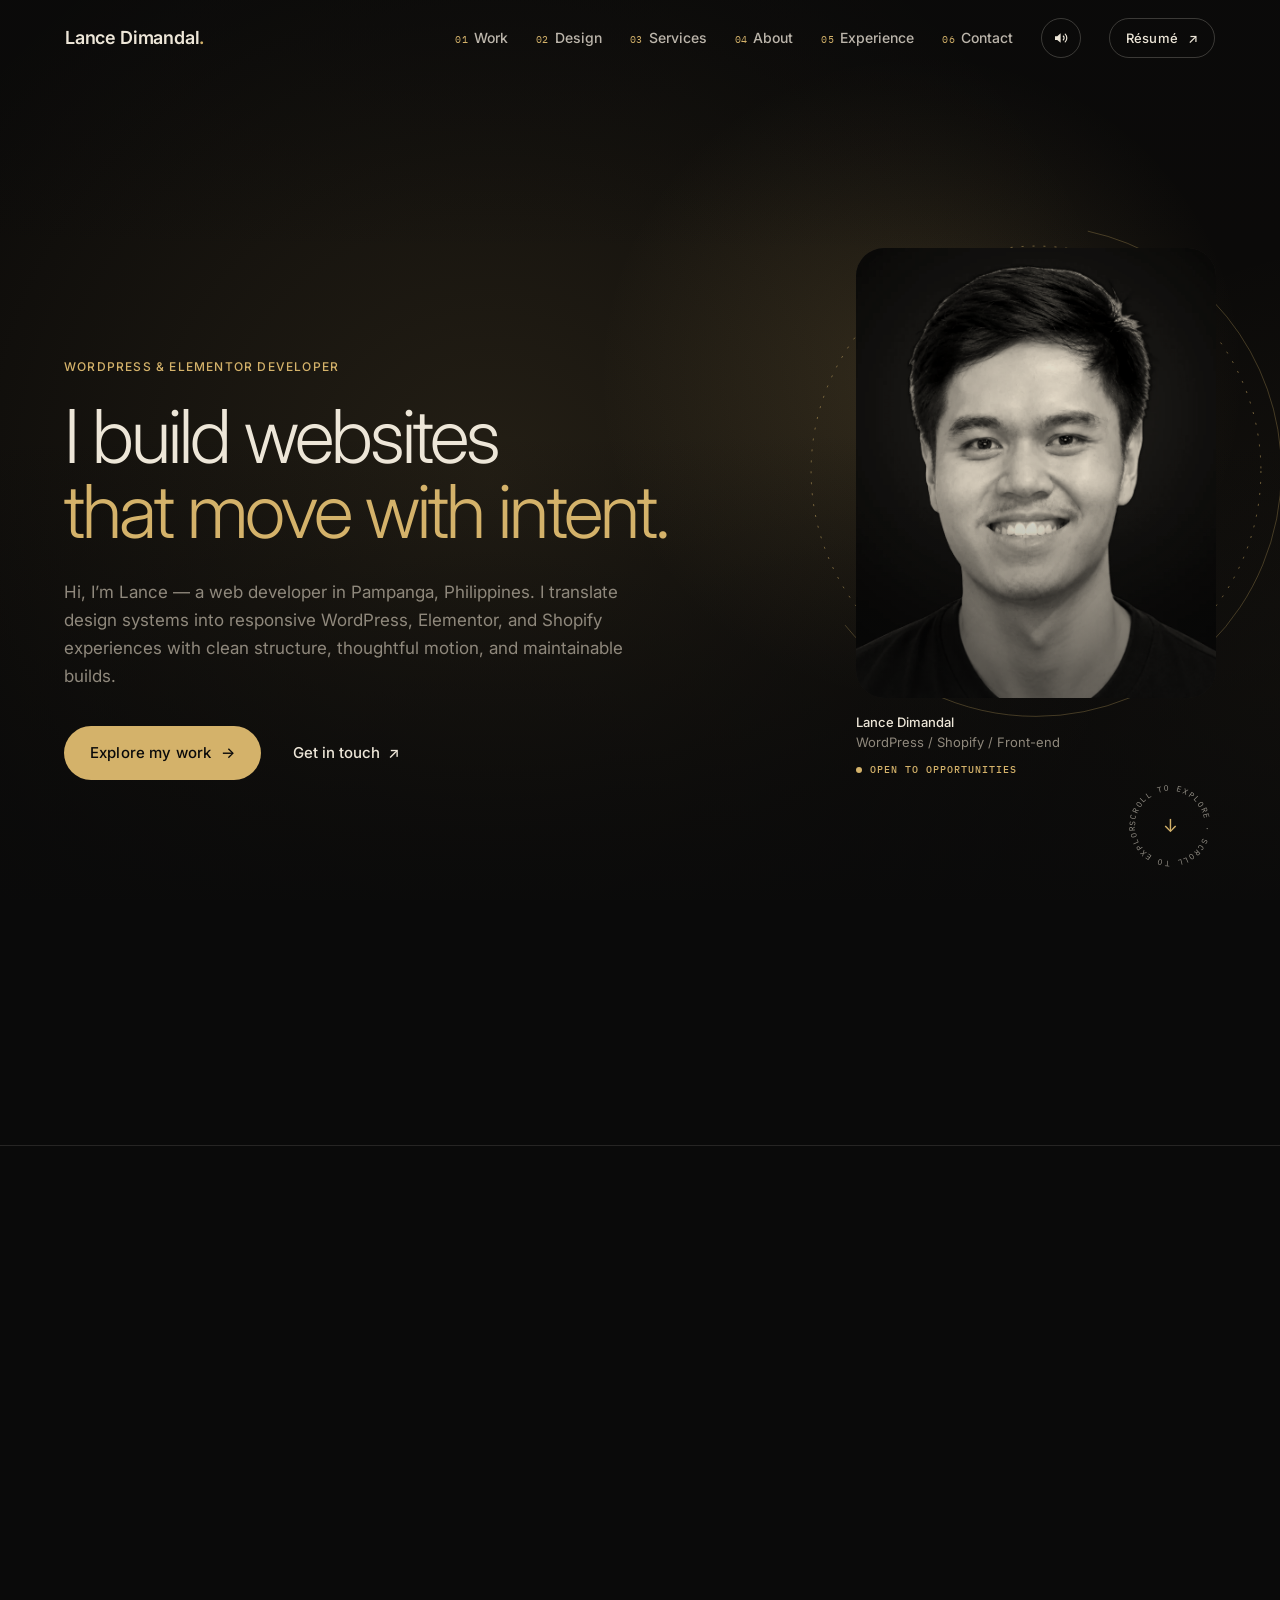
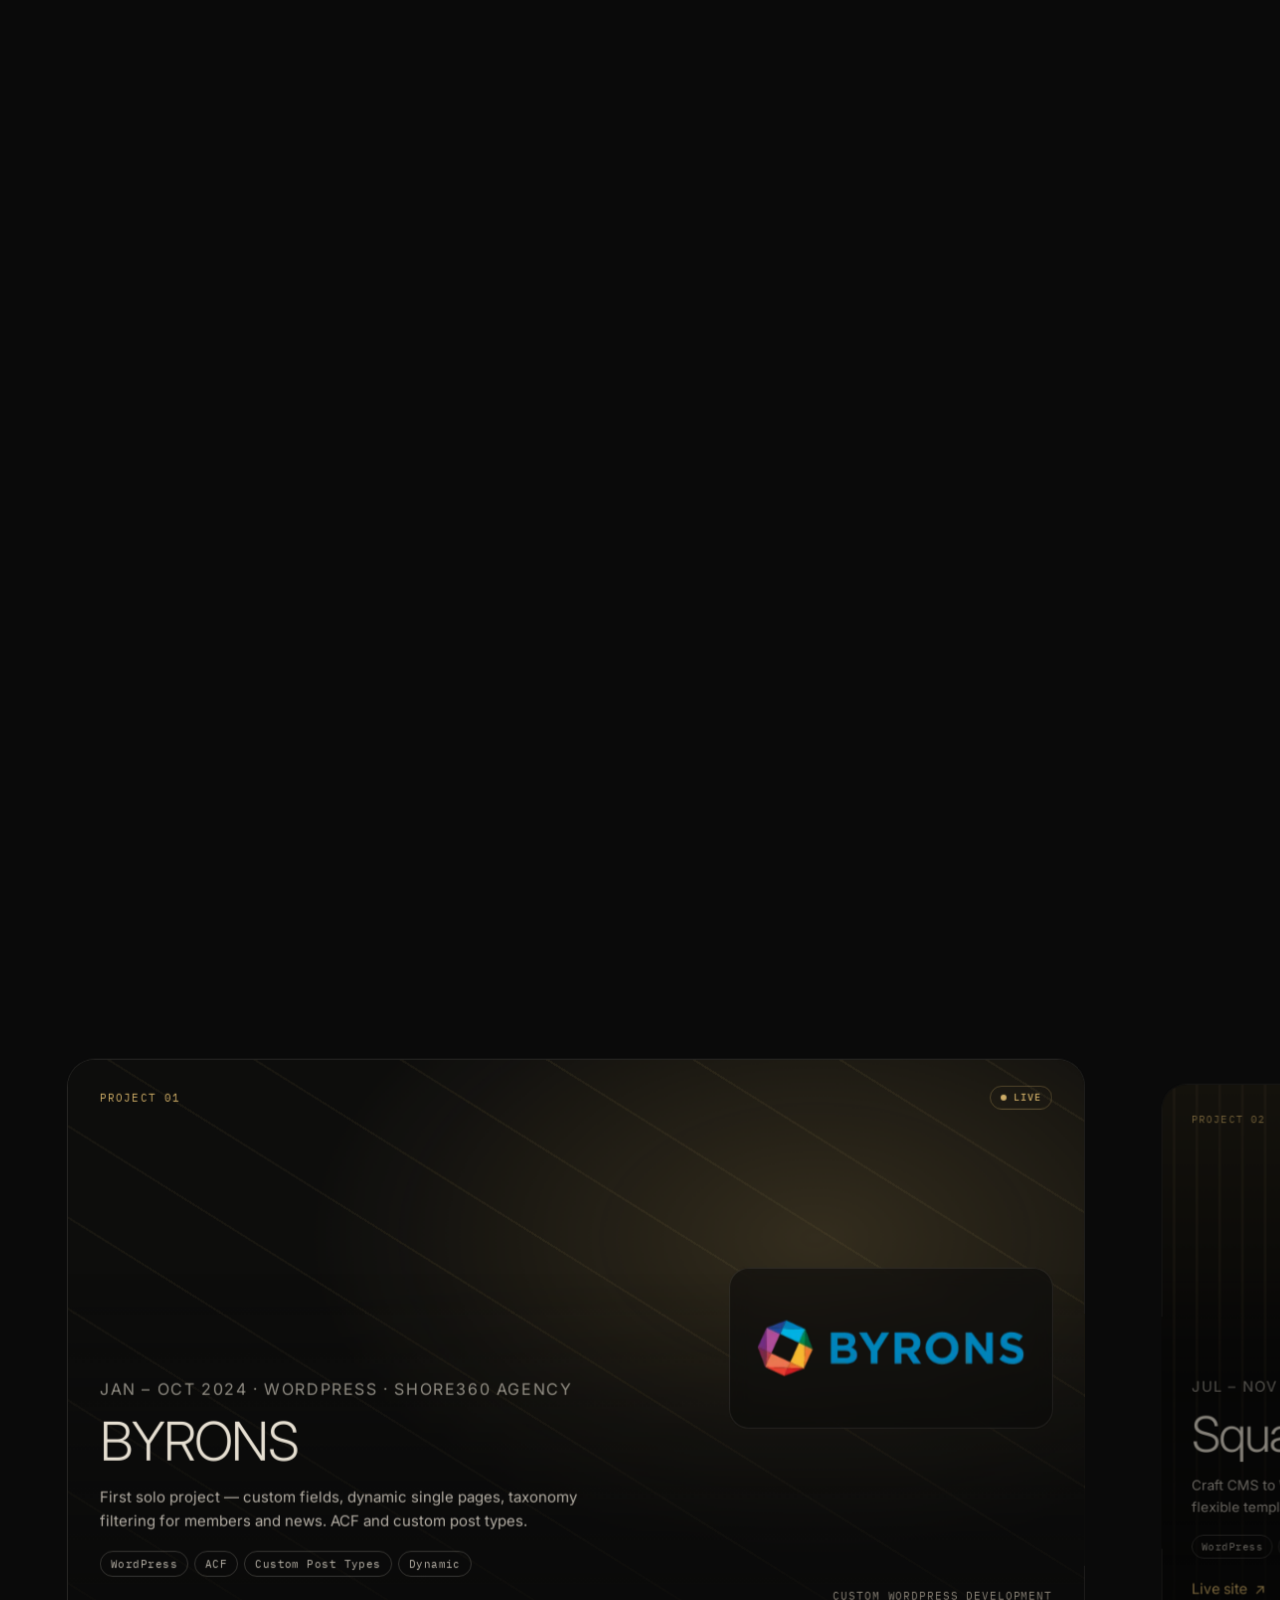
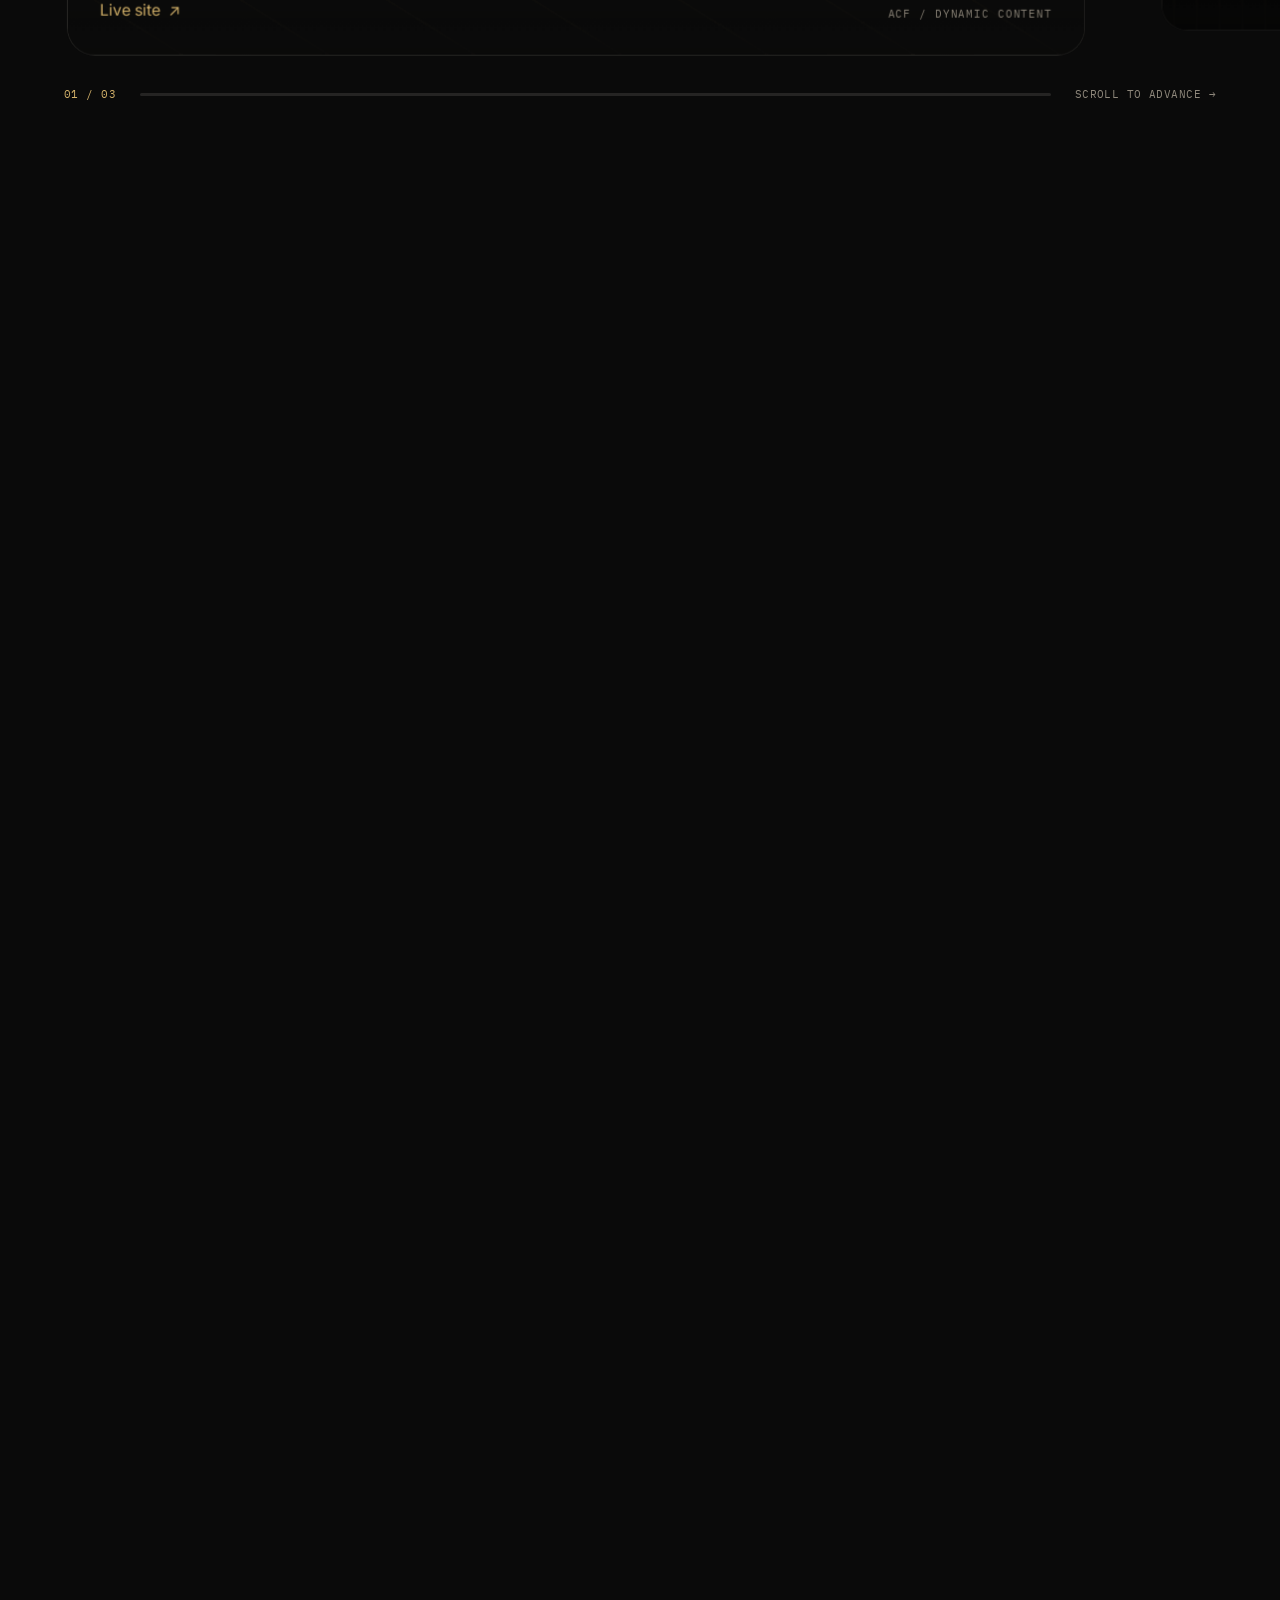
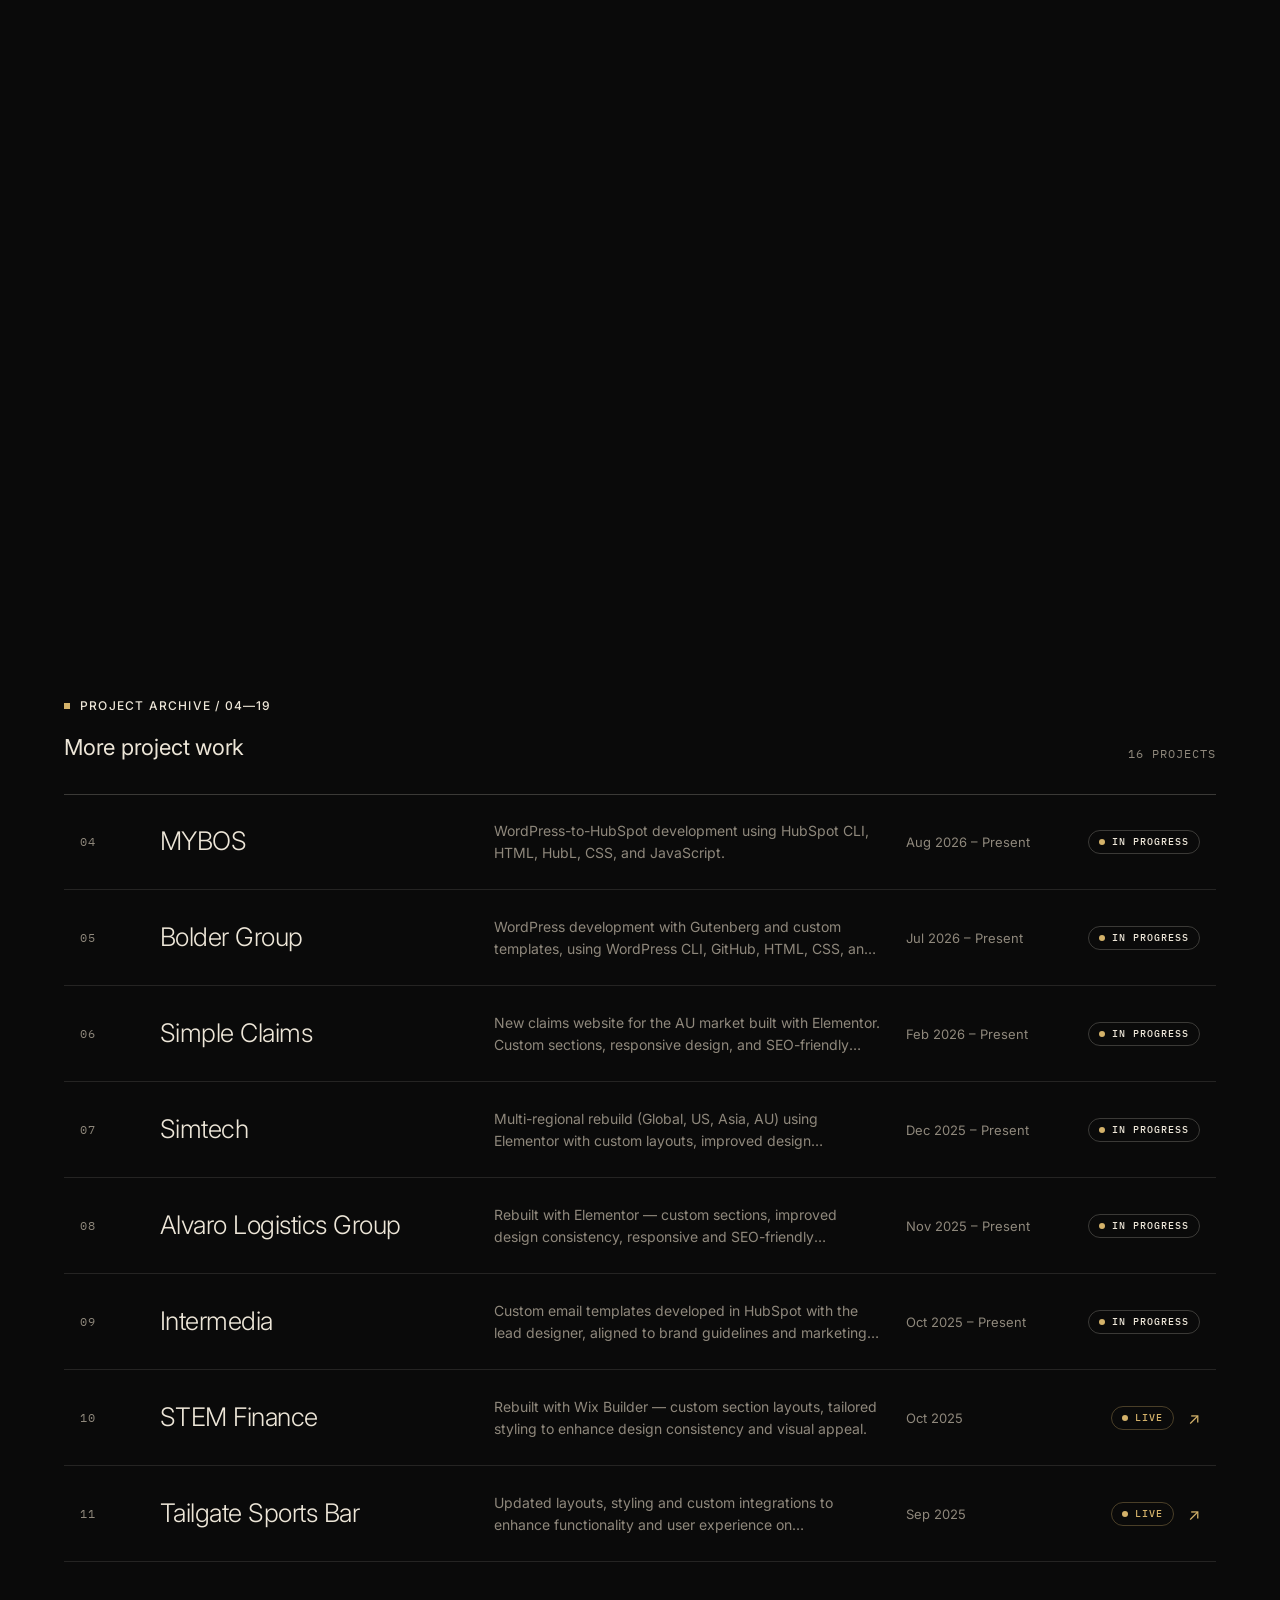
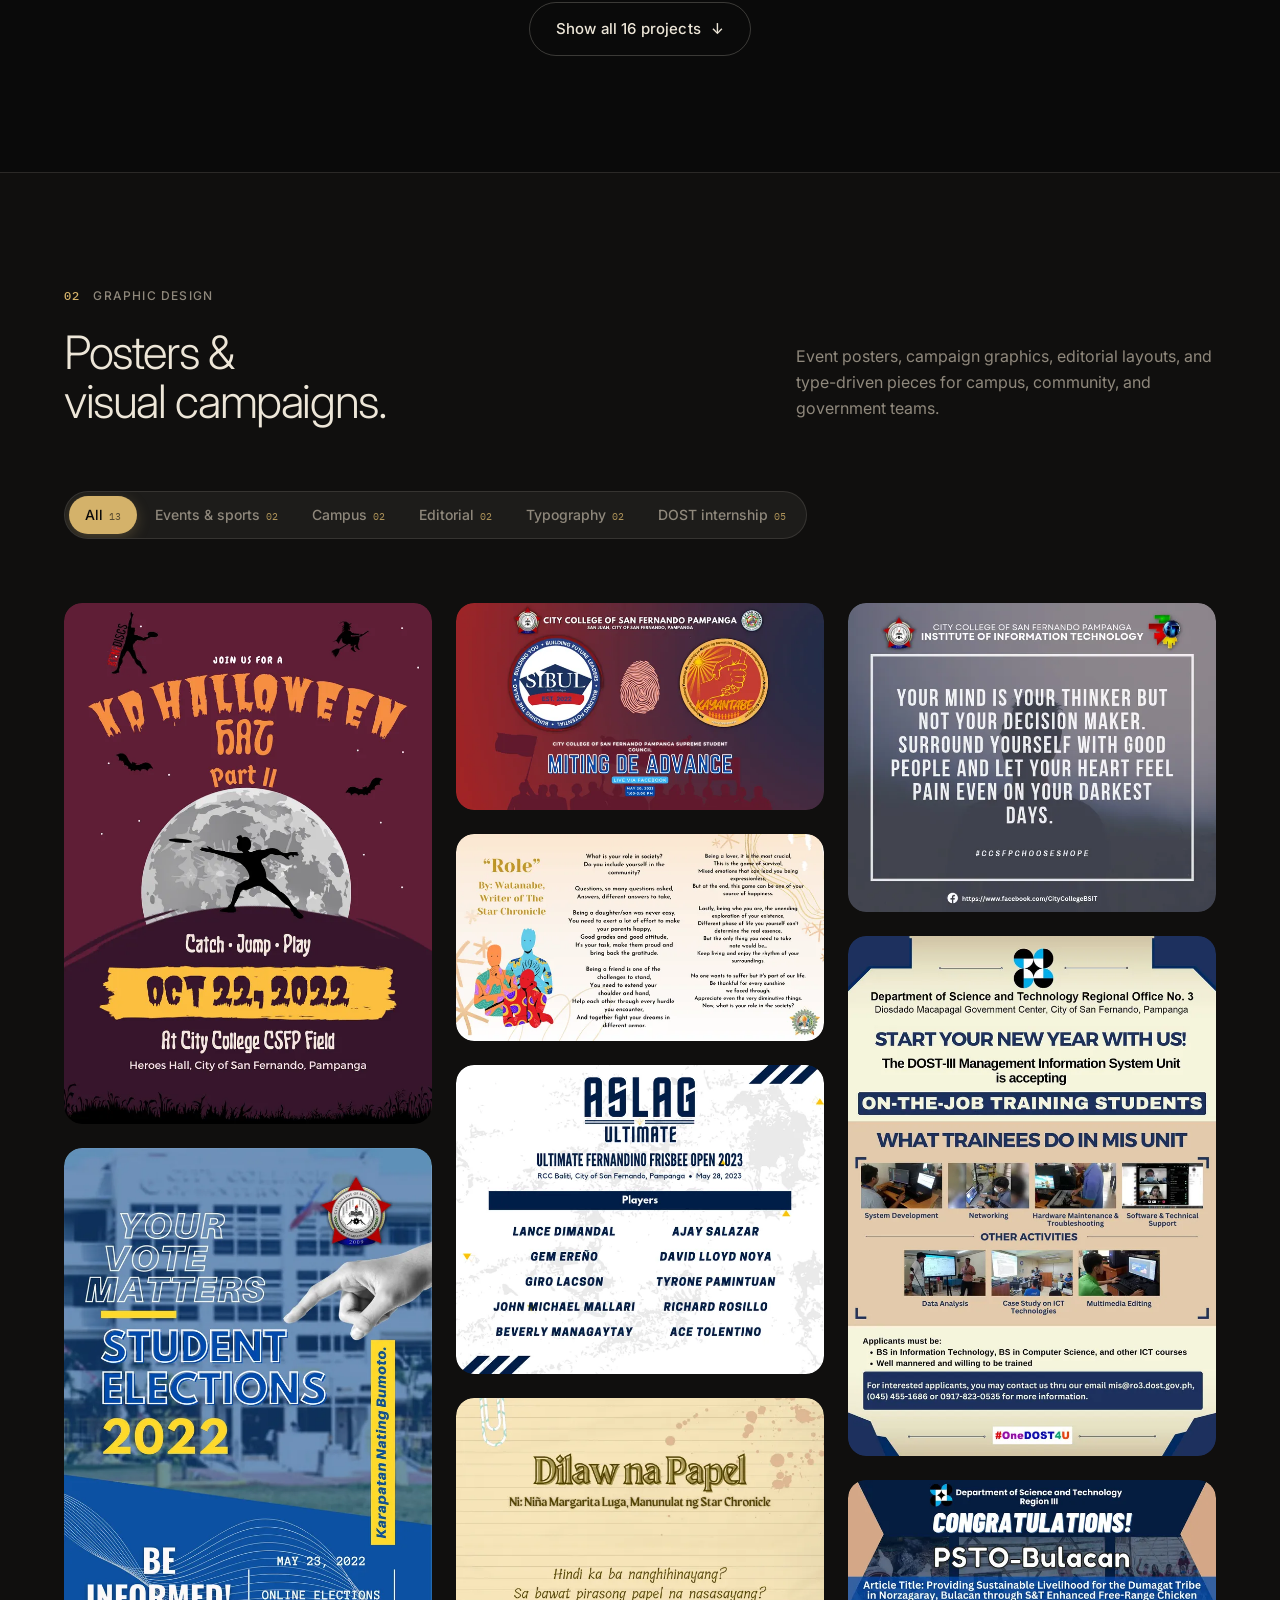
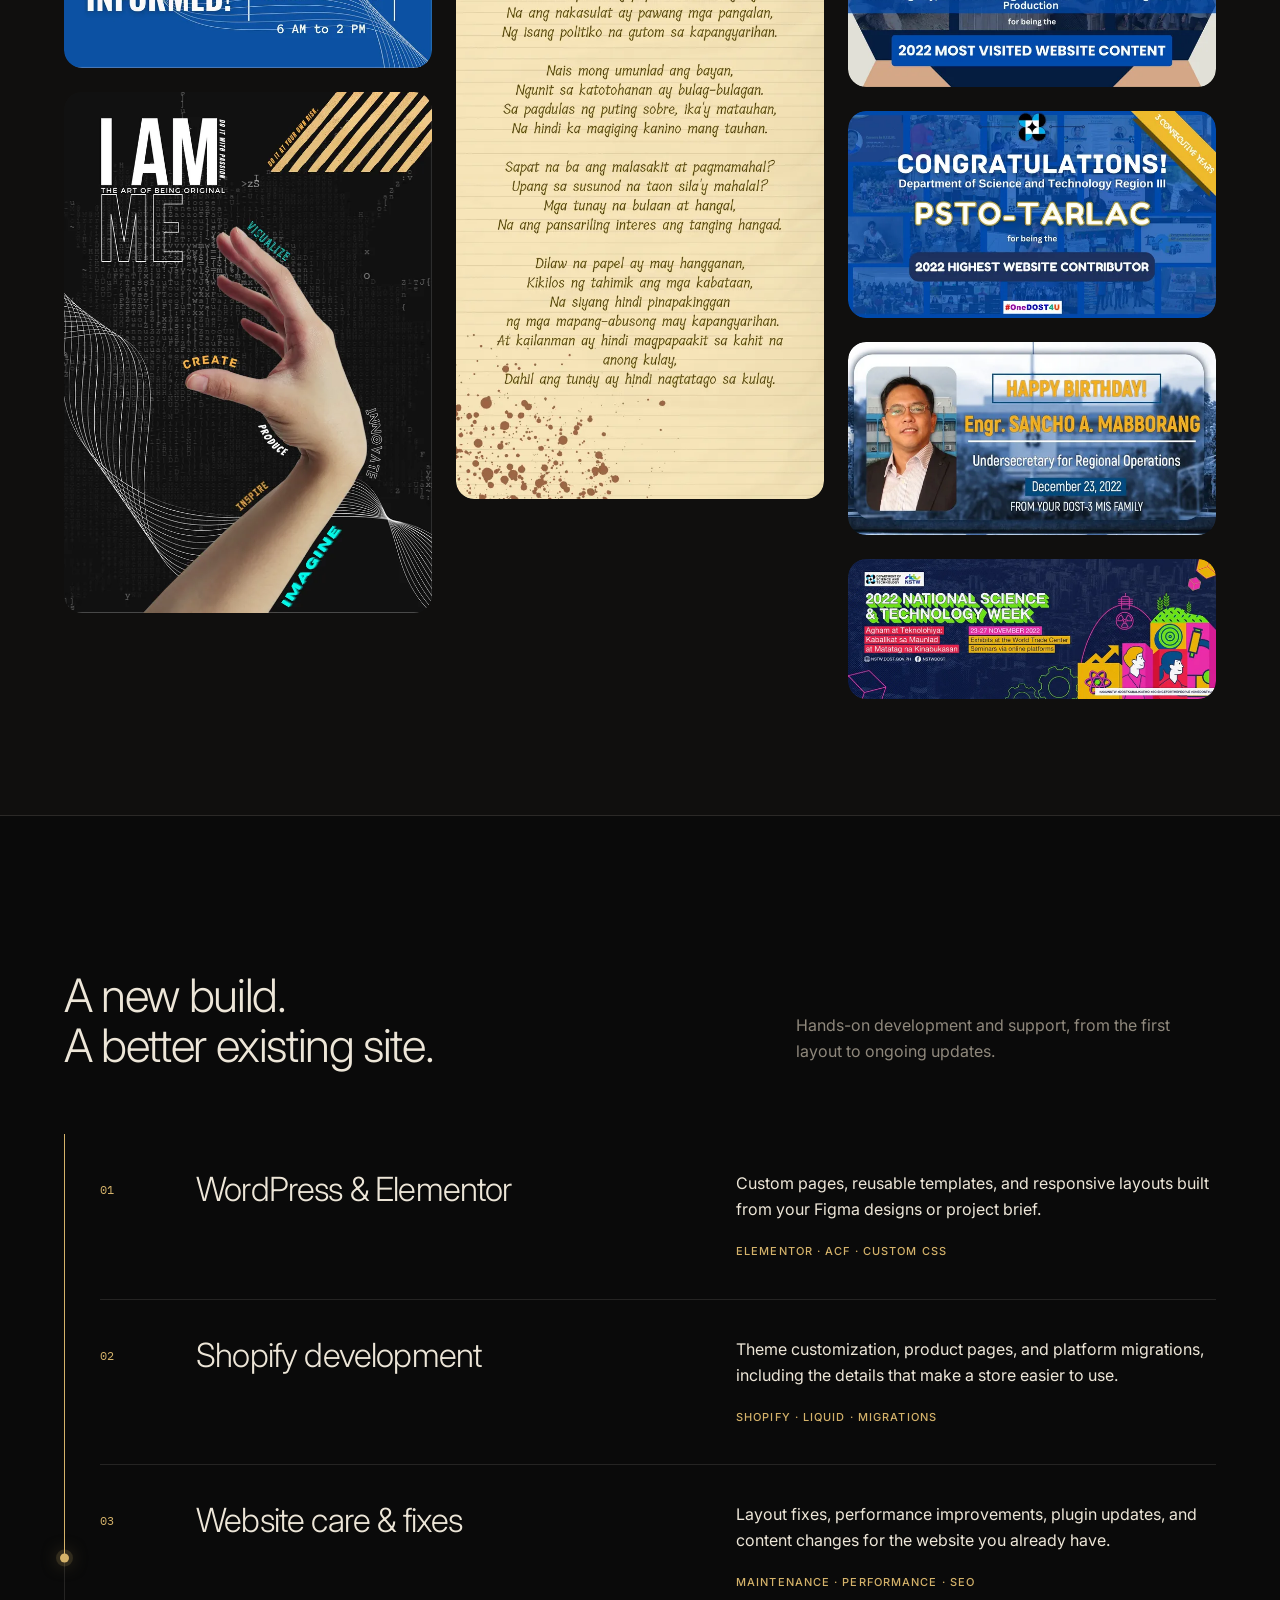
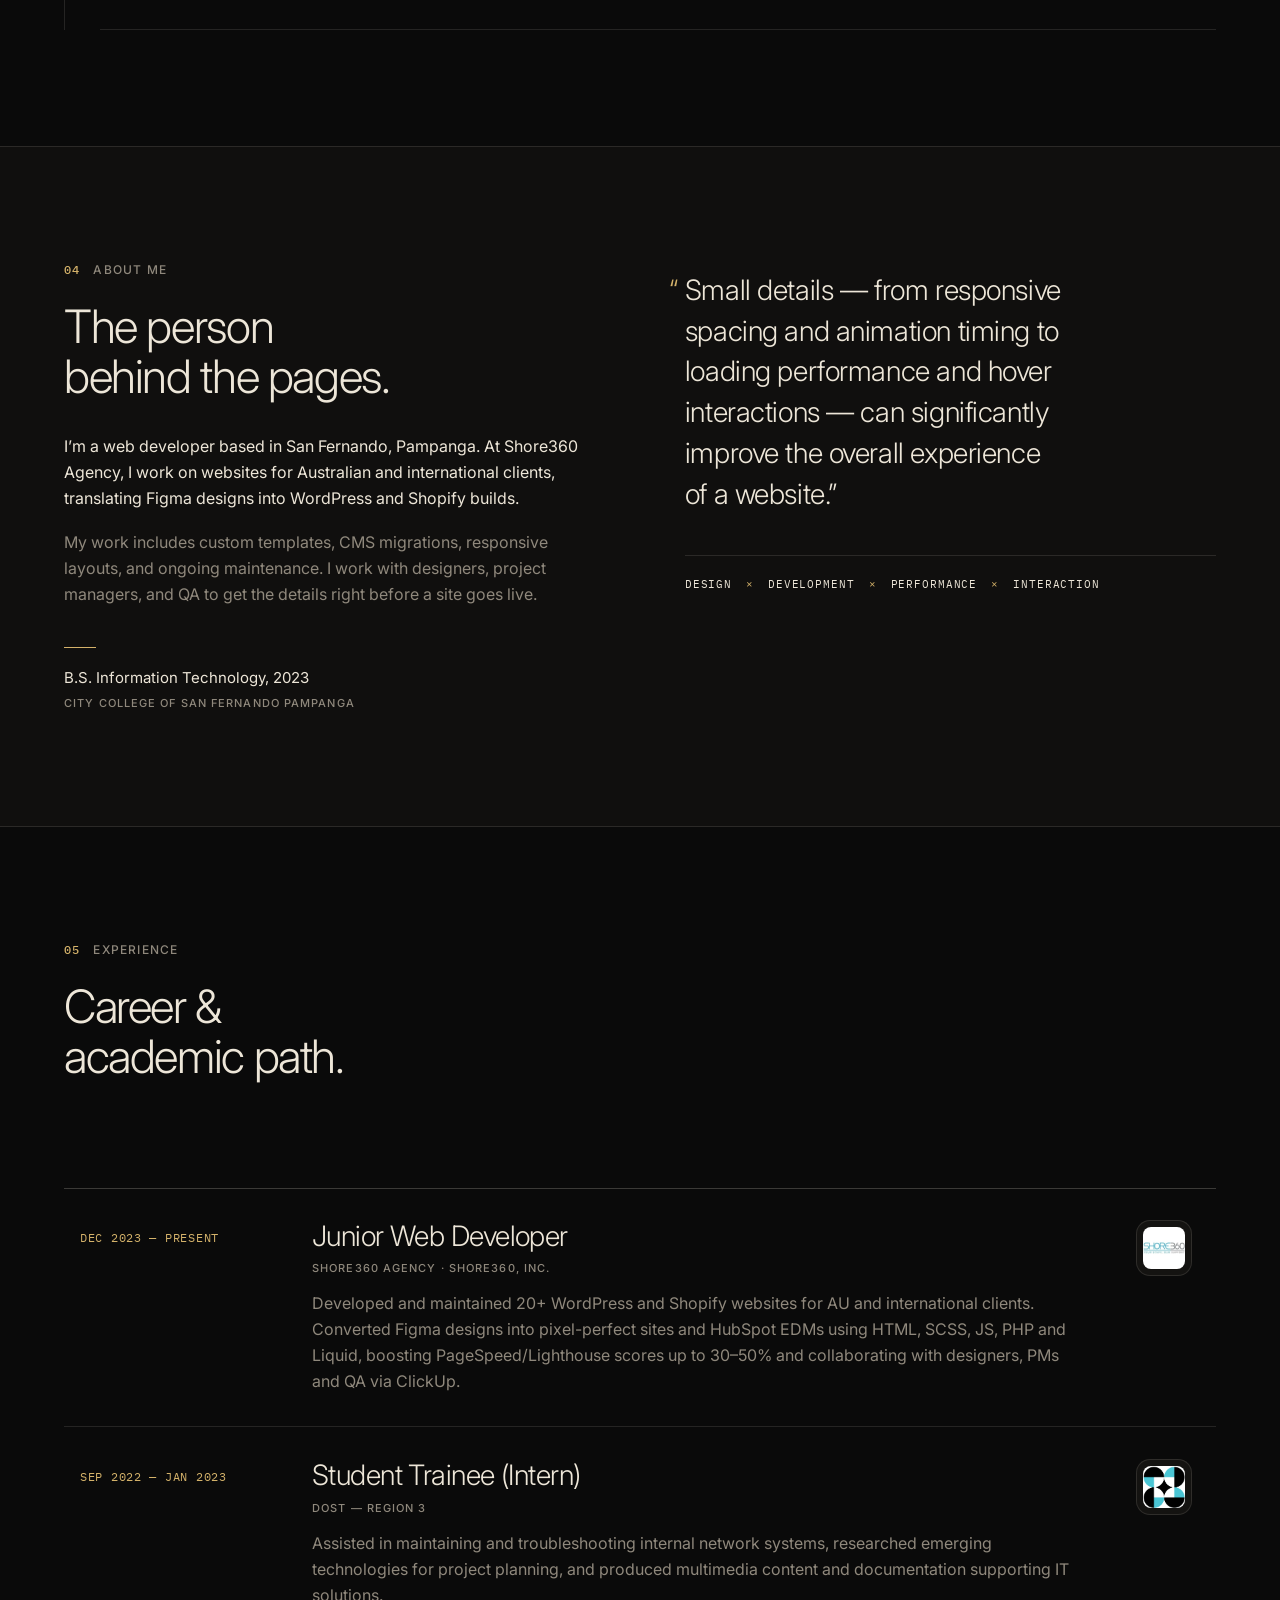
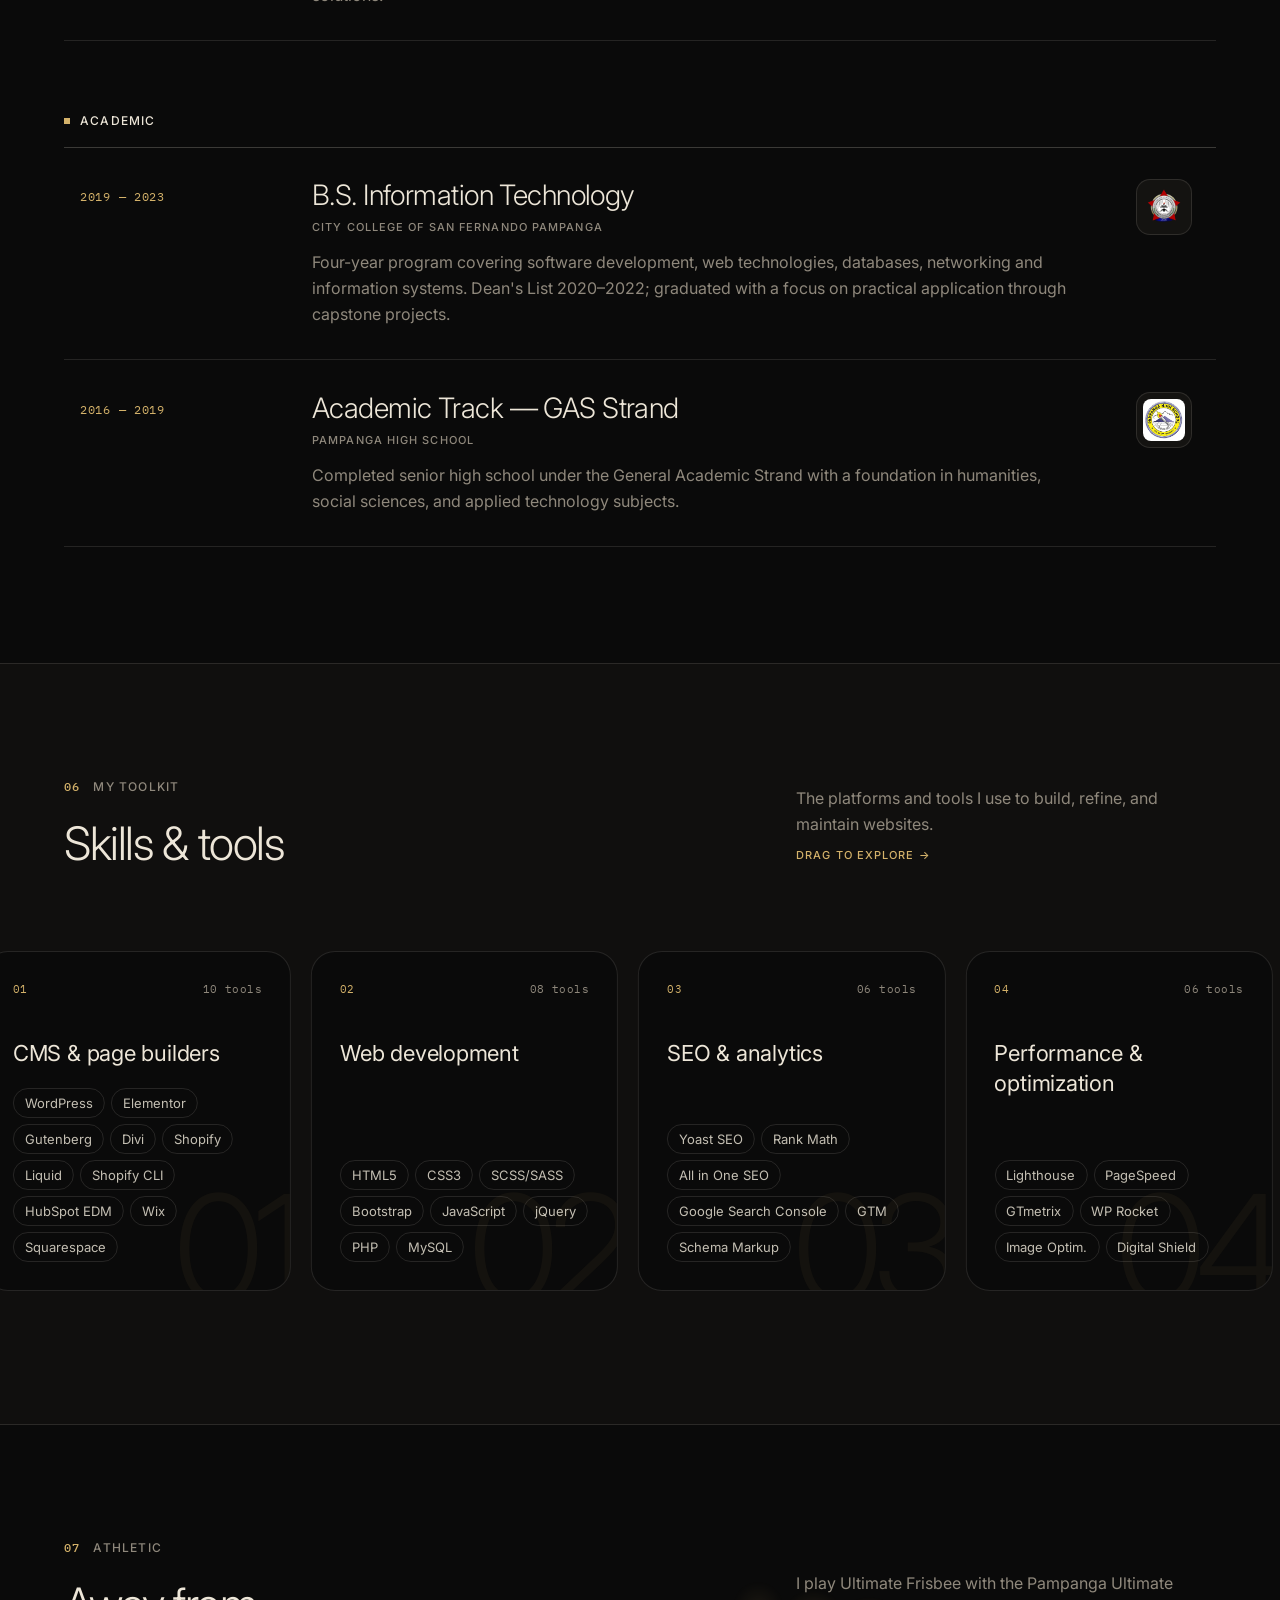
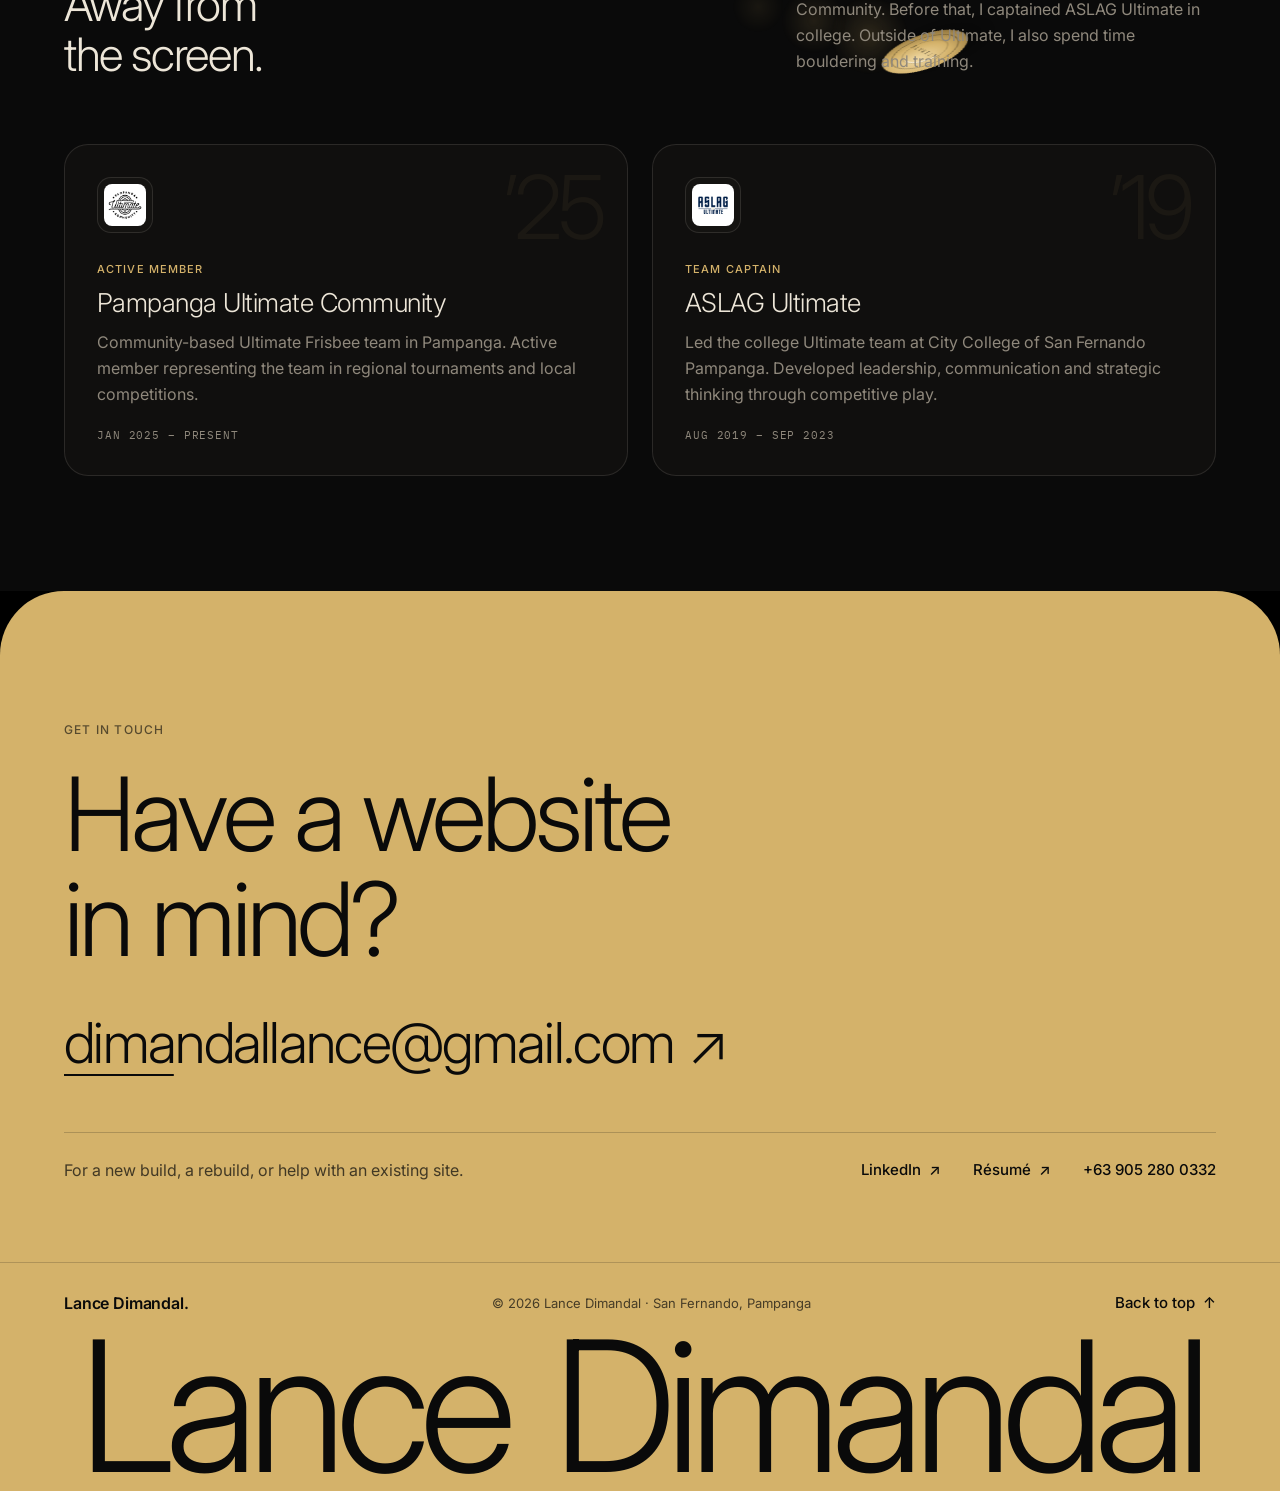
==== commit e84828d7: "Add soft, synthesized interface sounds with a header toggle Web Audio cues (no audio files): taps, p" ====
--- a/index.html
+++ b/index.html
@@ -26,8 +26,8 @@
   <link rel="preconnect" href="https://fonts.googleapis.com">
   <link rel="preconnect" href="https://fonts.gstatic.com" crossorigin>
   <link href="https://fonts.googleapis.com/css2?family=Inter:wght@300;400;500;600&family=IBM+Plex+Mono:wght@400;500&display=swap" rel="stylesheet">
-  <link rel="stylesheet" href="css/styles.css?v=2026-11-16g">
-  <script src="js/main.js?v=2026-11-16g" defer></script>
+  <link rel="stylesheet" href="css/styles.css?v=2026-11-16h">
+  <script src="js/main.js?v=2026-11-16h" defer></script>
 </head>
 <body>
   <a class="skip" href="#main">Skip to content</a>
@@ -53,6 +53,9 @@
         <a href="#experience" data-nav="experience"><span>05</span>Experience</a>
         <a href="#contact" data-nav="contact"><span>06</span>Contact</a>
       </nav>
+      <button class="snd" id="sndBtn" type="button" aria-pressed="true" aria-label="Turn sound effects off" title="Sound on">
+        <svg viewBox="0 0 24 24" width="18" height="18" fill="none" stroke="currentColor" stroke-width="1.6" stroke-linecap="round" stroke-linejoin="round" aria-hidden="true"><path class="spk" d="M4 9.5h3l4.5-3.8v12.6L7 14.5H4z" fill="currentColor" stroke="none"/><path class="w w1" d="M15 9.4a3.6 3.6 0 0 1 0 5.2"/><path class="w w2" d="M17.6 6.8a7.4 7.4 0 0 1 0 10.4"/><path class="x" d="M15.5 9.5l5 5M20.5 9.5l-5 5"/></svg>
+      </button>
       <a class="btn sm ghost resume" href="https://drive.google.com/file/d/15OOSOrkV5i4wzRMXbaLbTsULK8vVV7xe/view?usp=sharing" target="_blank" rel="noopener noreferrer">Résumé <span class="ar">↗</span></a>
       <button class="menu-toggle" type="button" aria-label="Open menu" aria-controls="mobile-menu" aria-expanded="false"><i></i><i></i></button>
     </div>
--- a/css/styles.css
+++ b/css/styles.css
@@ -272,6 +272,18 @@
 }
 .nav a:hover, .nav a.on { color: var(--text); }
 .nav a.on::after { transform: scale(1); }
+/* Sound toggle: speaker with waves when on, a cross when off */
+.snd { width: 40px; height: 40px; flex: none; display: grid; place-items: center; border-radius: 50%; border: 1px solid var(--hair-2); color: var(--text); transition: transform .6s var(--bouncy), border-color .3s ease, color .3s ease, background-color .3s ease; }
+.snd:hover { border-color: var(--gold); color: var(--gold); }
+.snd:active { transform: scale(.9); transition-duration: .12s; }
+.snd .w, .snd .x { transition: opacity .3s ease, transform .5s var(--spring); transform-origin: 12px 12px; }
+.snd .x { opacity: 0; transform: scale(.4); }
+.snd.off { color: var(--muted); }
+.snd.off .w { opacity: 0; transform: scale(.6); }
+.snd.off .x { opacity: 1; transform: none; }
+.snd:not(.off) .w2 { animation: sndw 2.6s ease-in-out infinite; }
+@keyframes sndw { 50% { opacity: .35; } }
+.hdr.island .snd { width: 38px; height: 38px; }
 .menu-toggle { display: none; width: 44px; height: 44px; position: relative; border: 1px solid var(--hair-2); border-radius: 50%; transition: transform .6s var(--bouncy); }
 .menu-toggle i { position: absolute; left: 13px; right: 13px; height: 1px; background: var(--text); }
 .menu-toggle i:first-child { top: 18px; }
@@ -825,6 +837,7 @@
 @media (max-width: 1100px) {
   .nav, .hdr .resume { display: none; }
   .menu-toggle { display: block; }
+  .hdr-in { gap: 12px; }
 
   .hero-in { grid-template-columns: minmax(0, 1fr) minmax(0, 270px); gap: 48px; }
   .hero-h { font-size: clamp(42px, 6.4vw, 72px); }
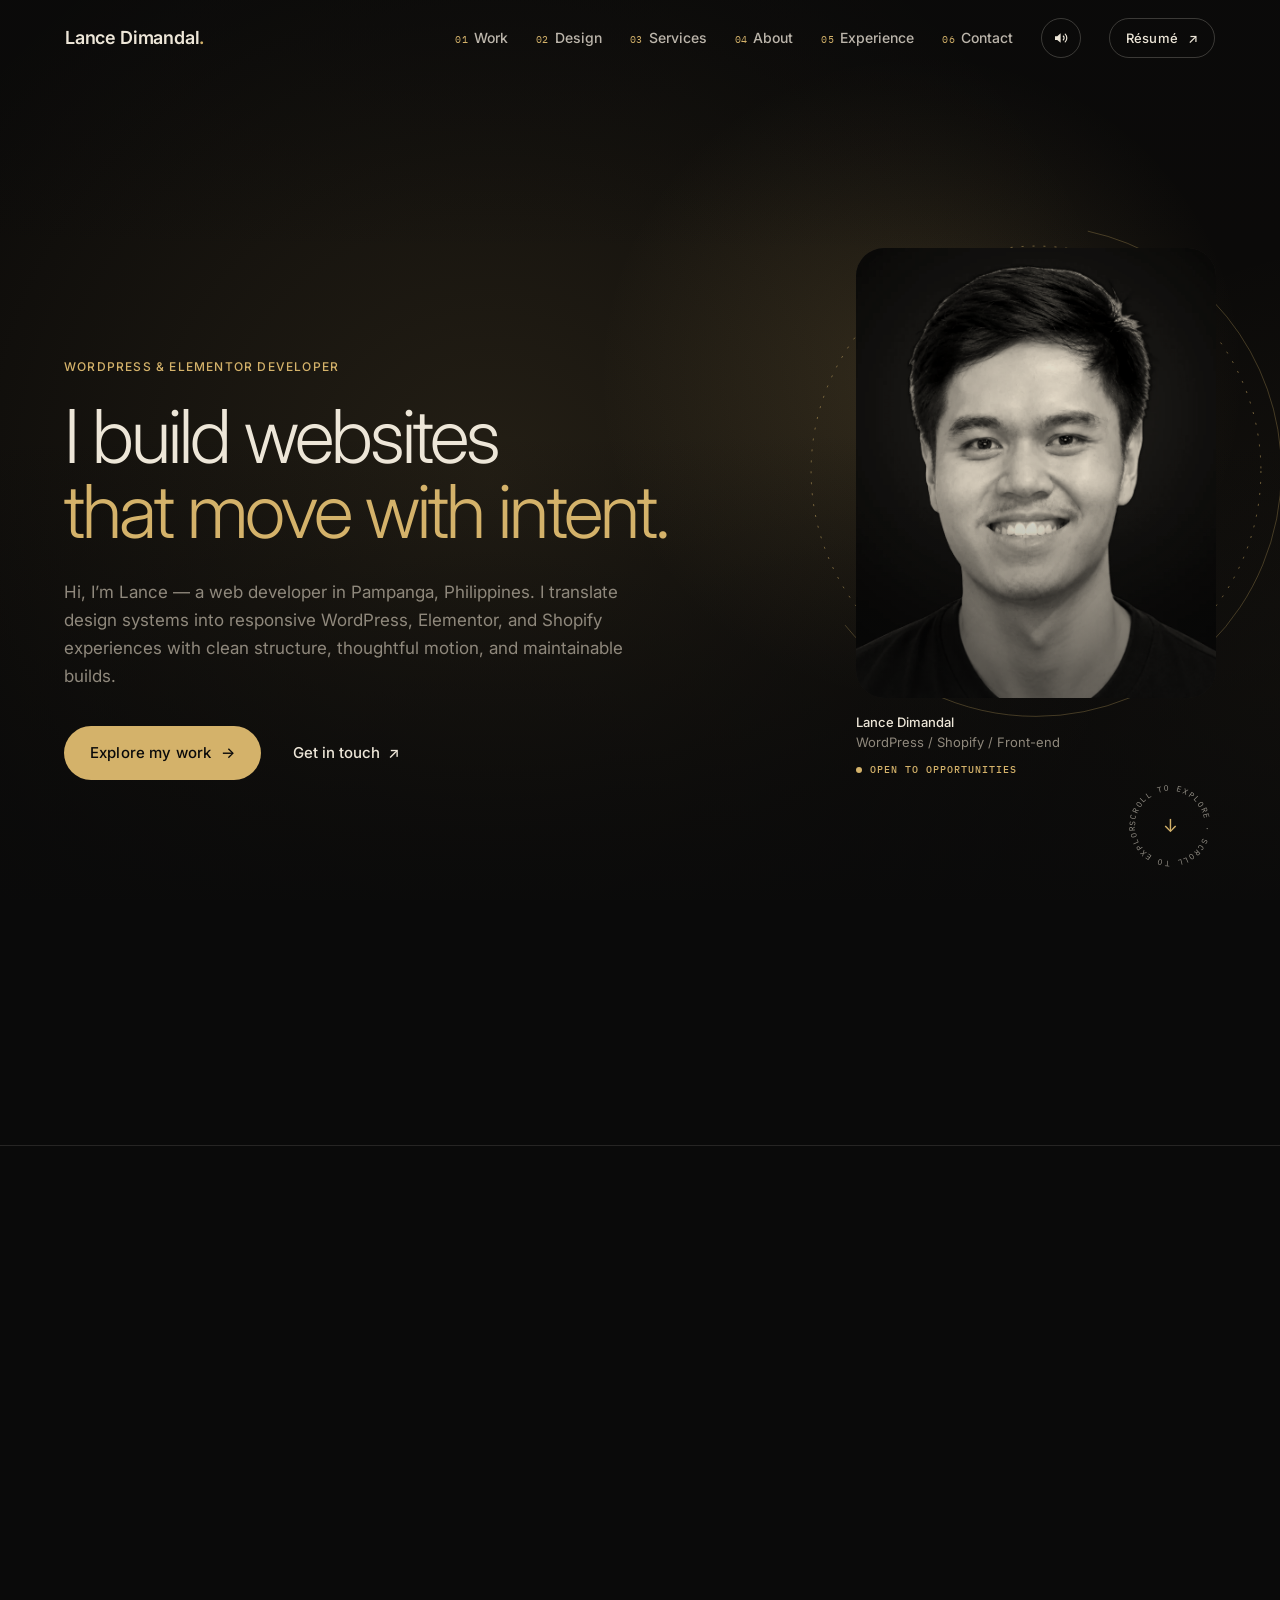
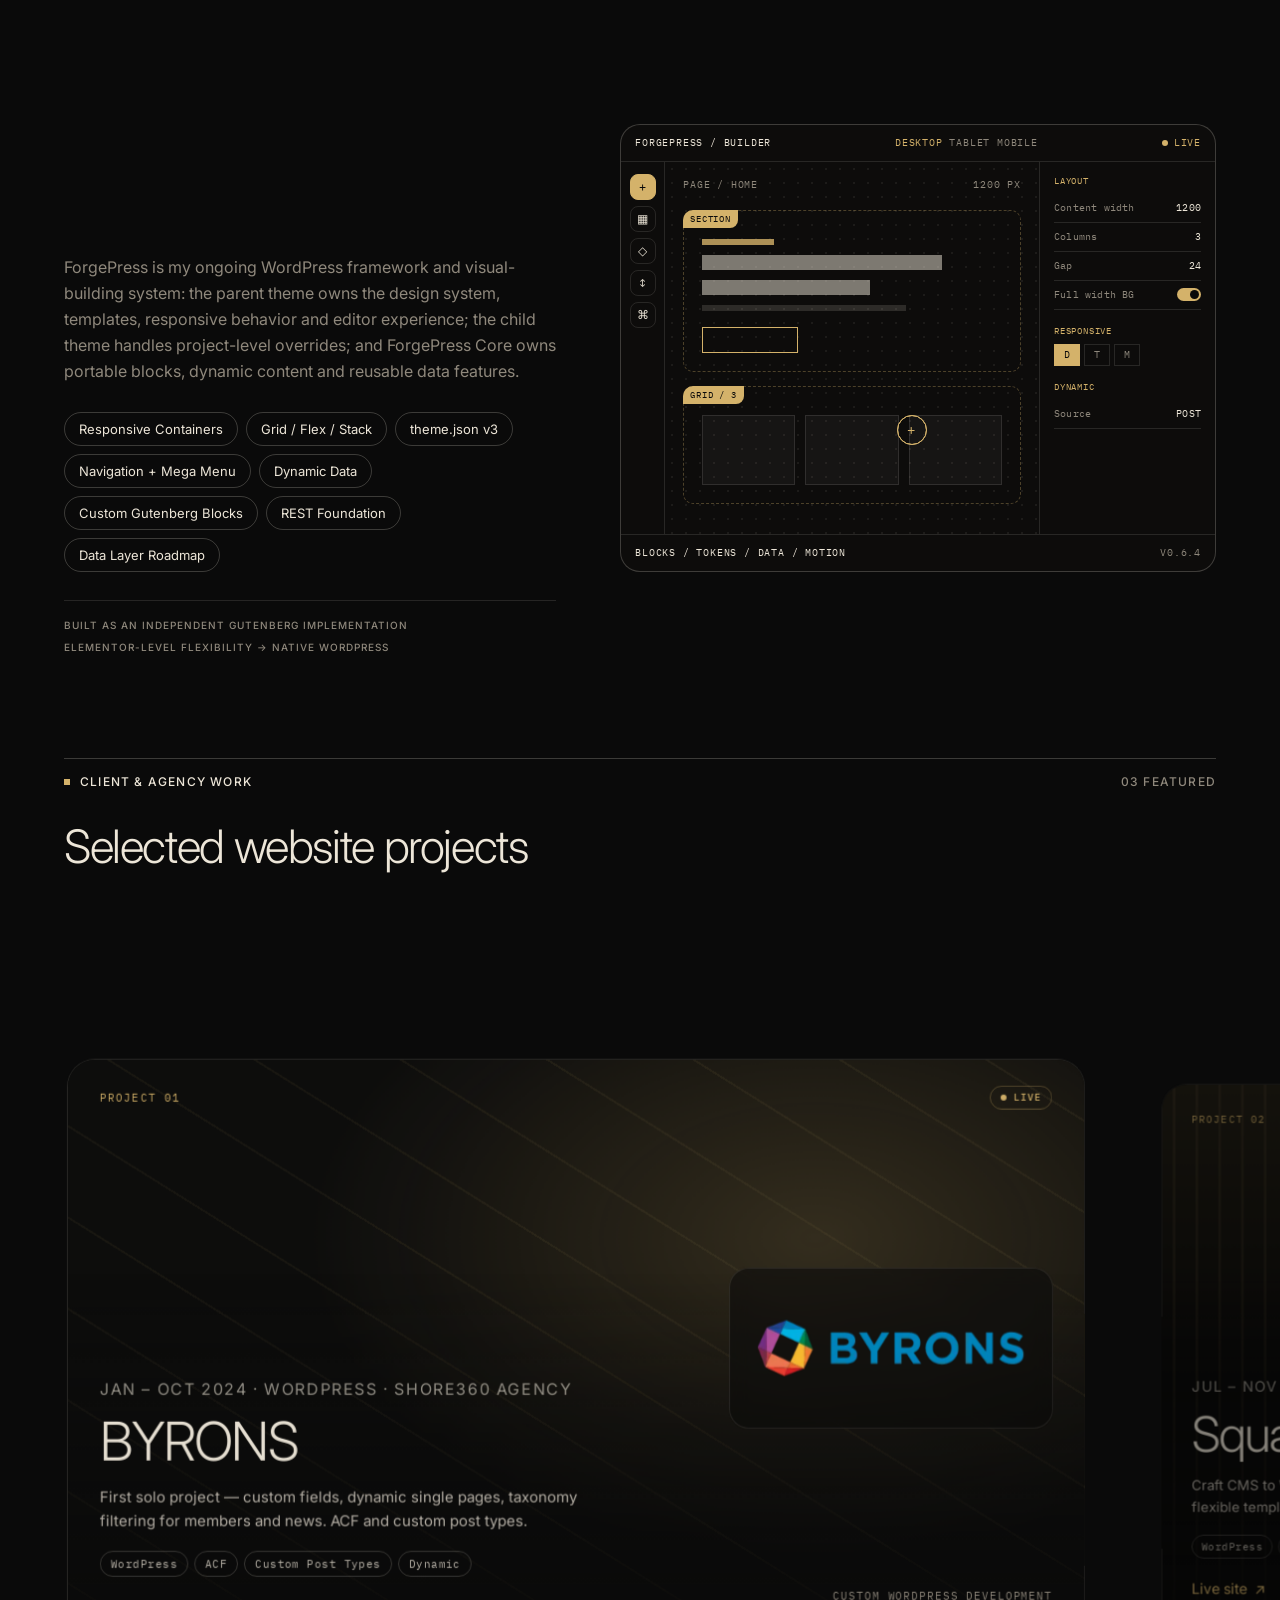
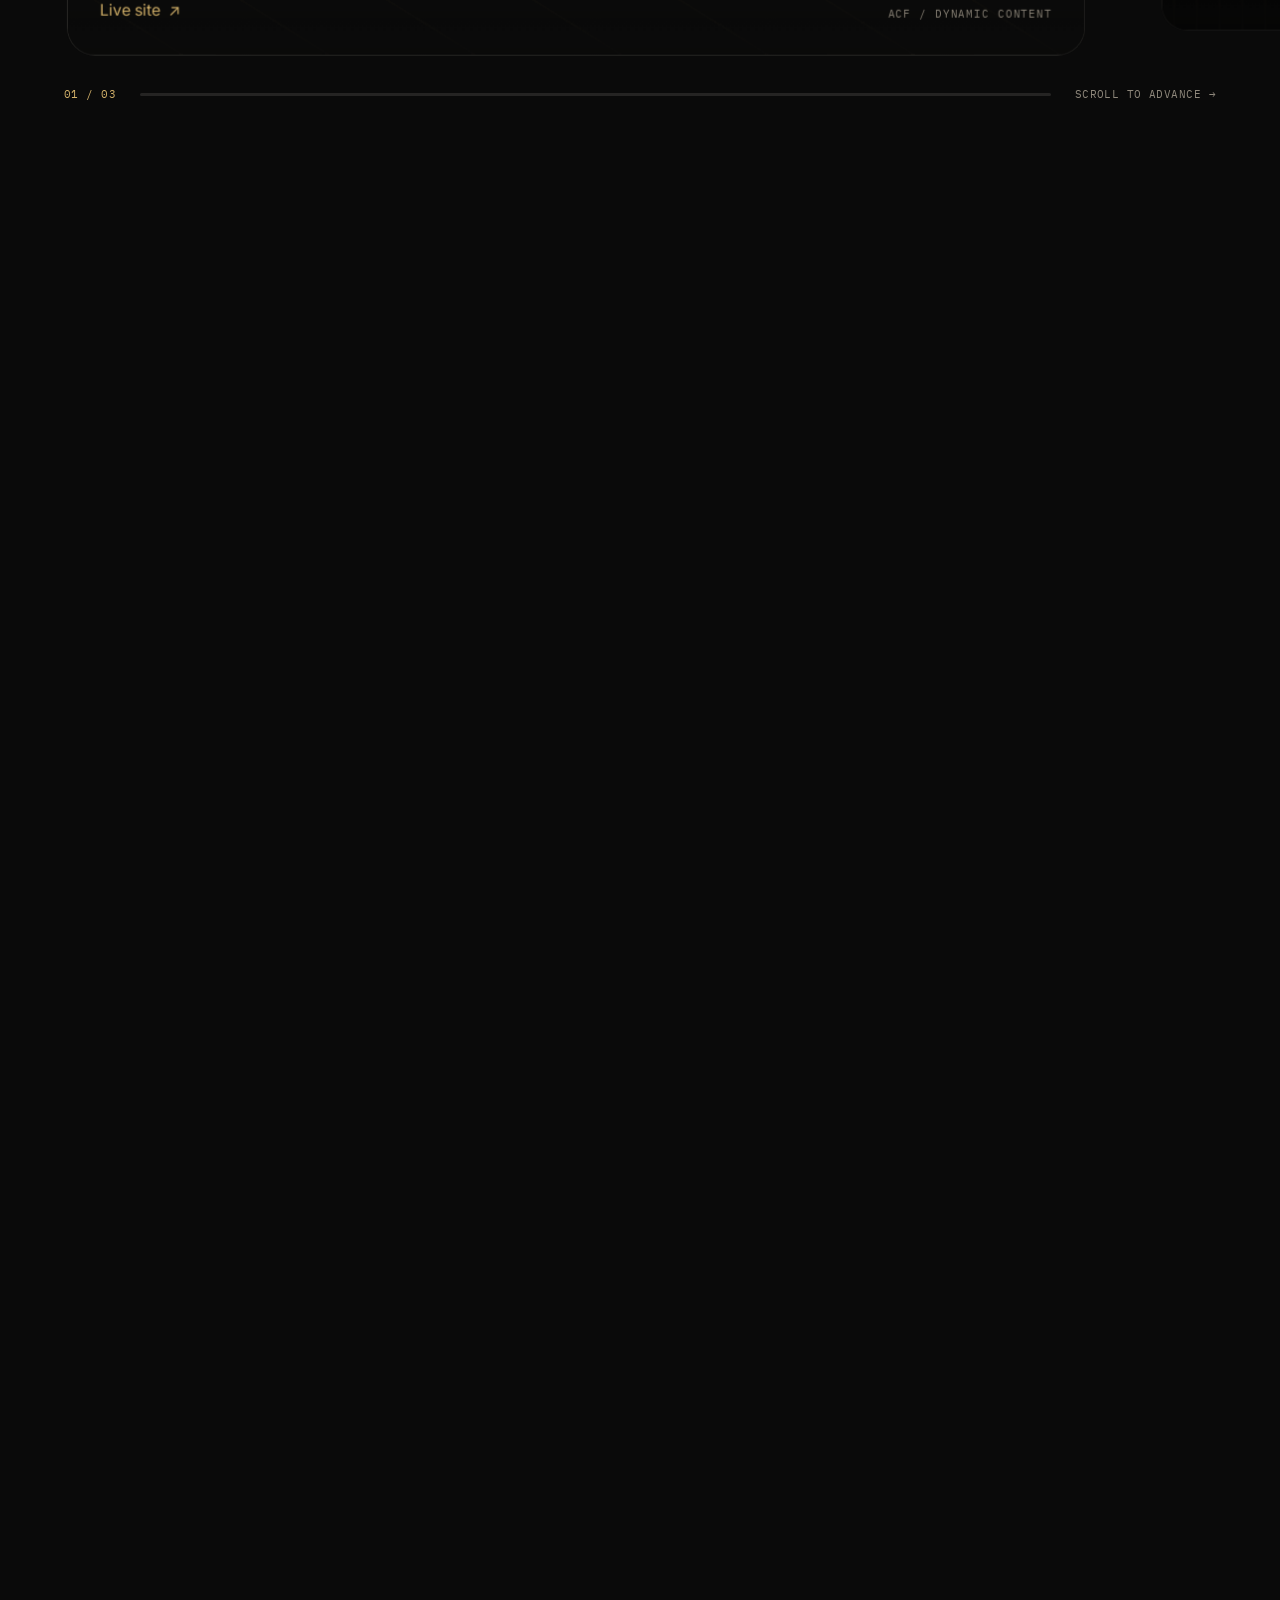
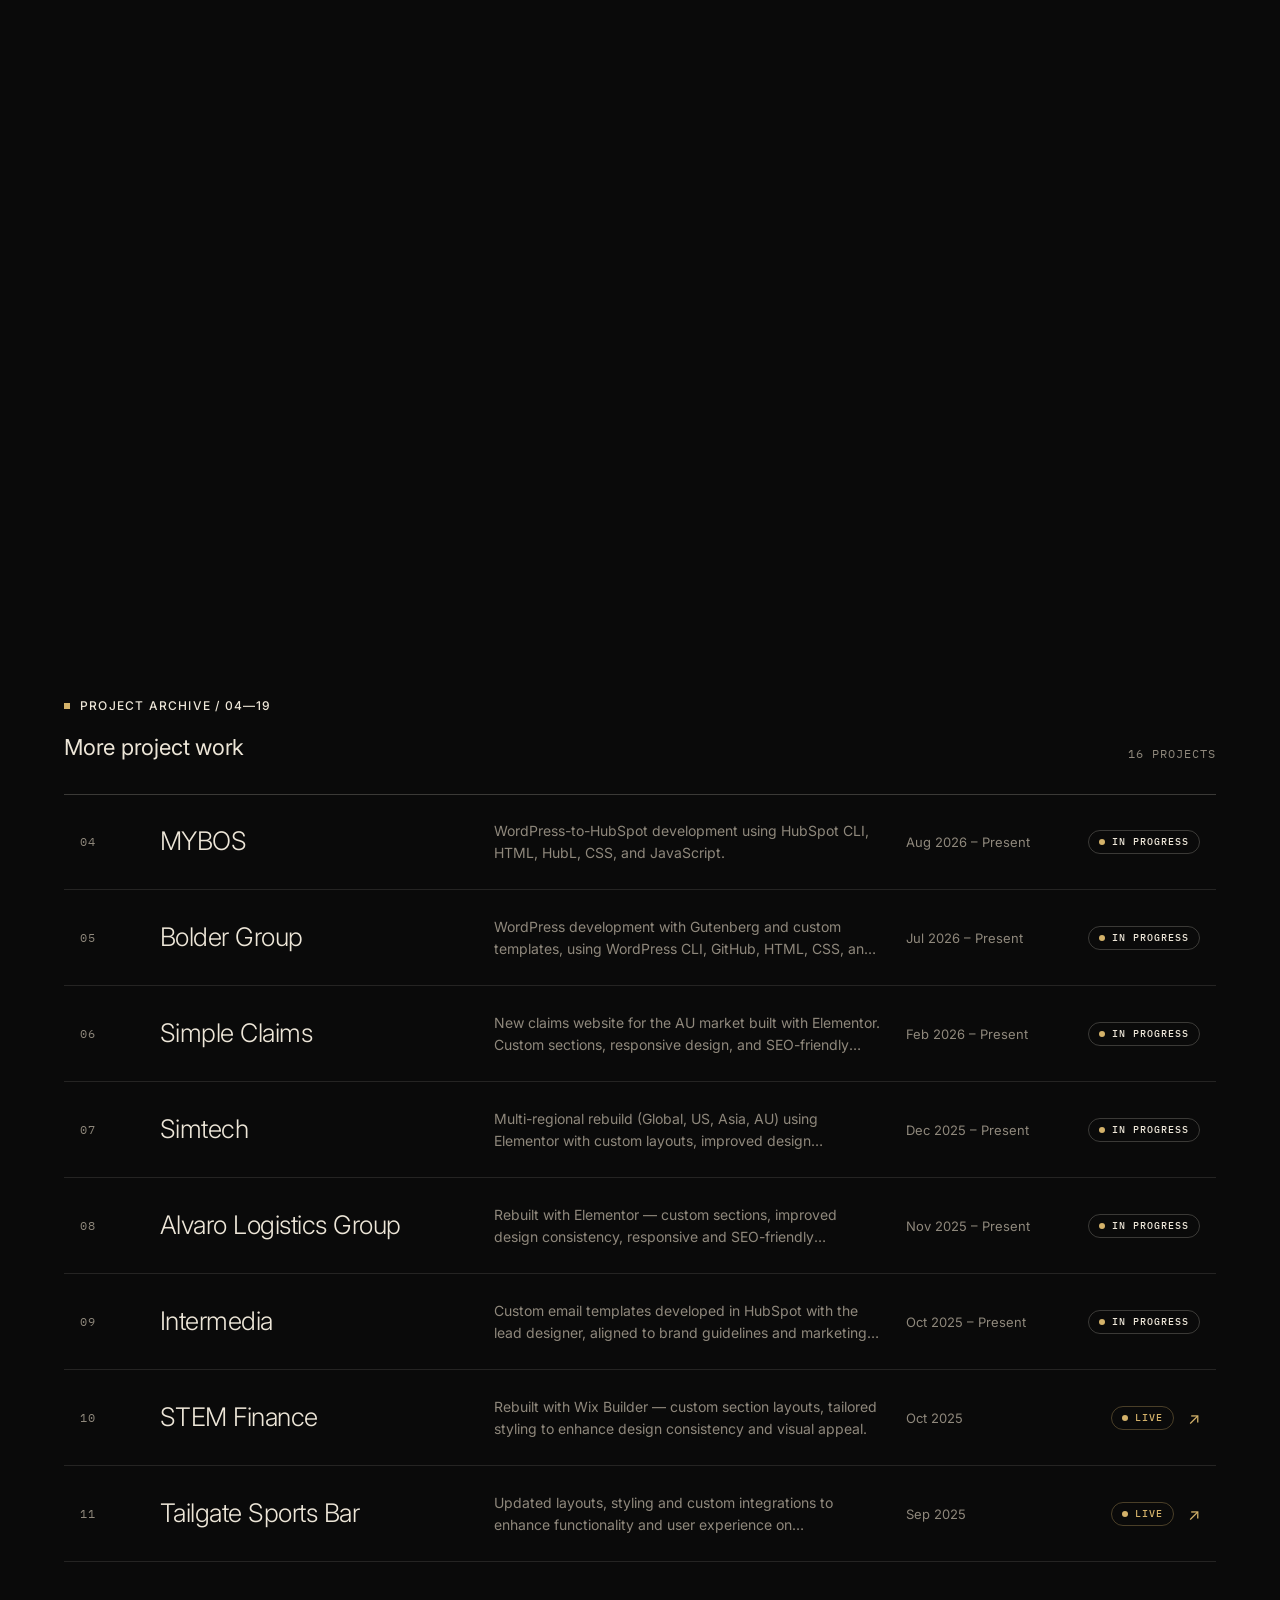
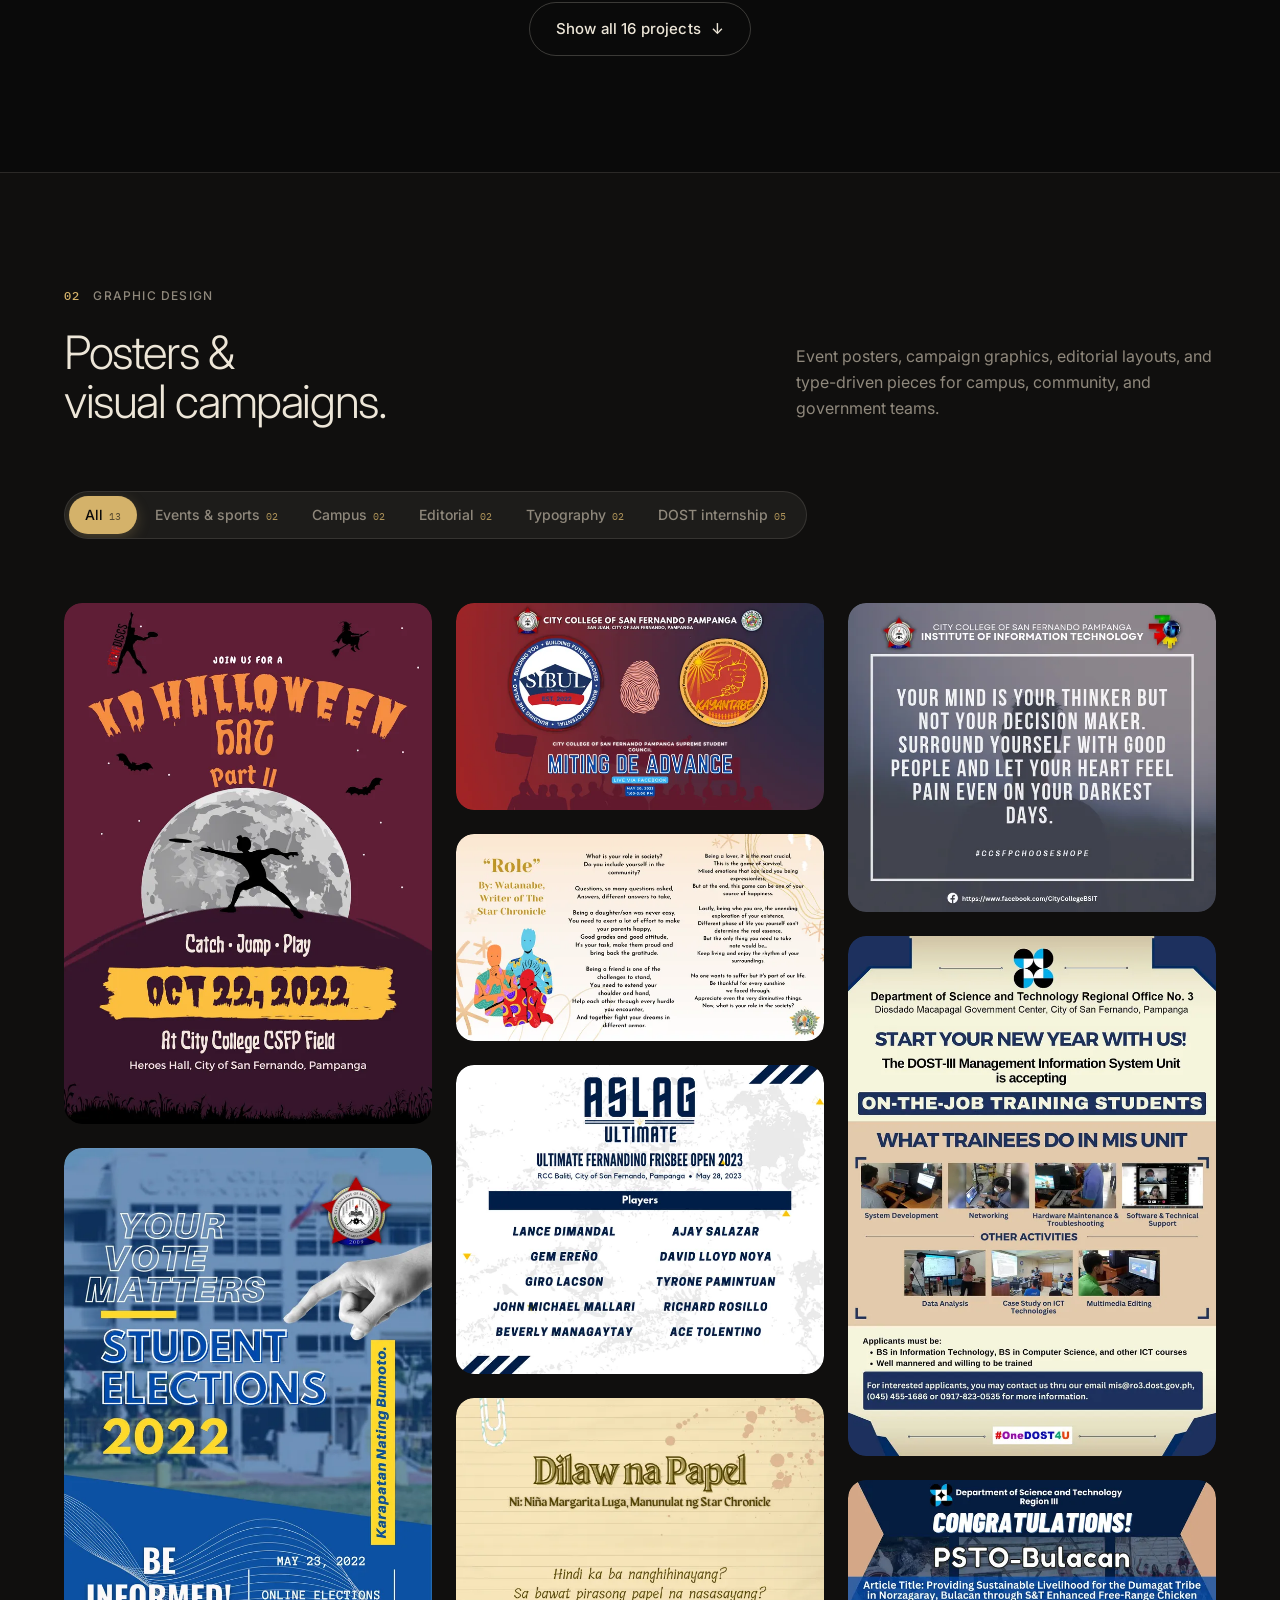
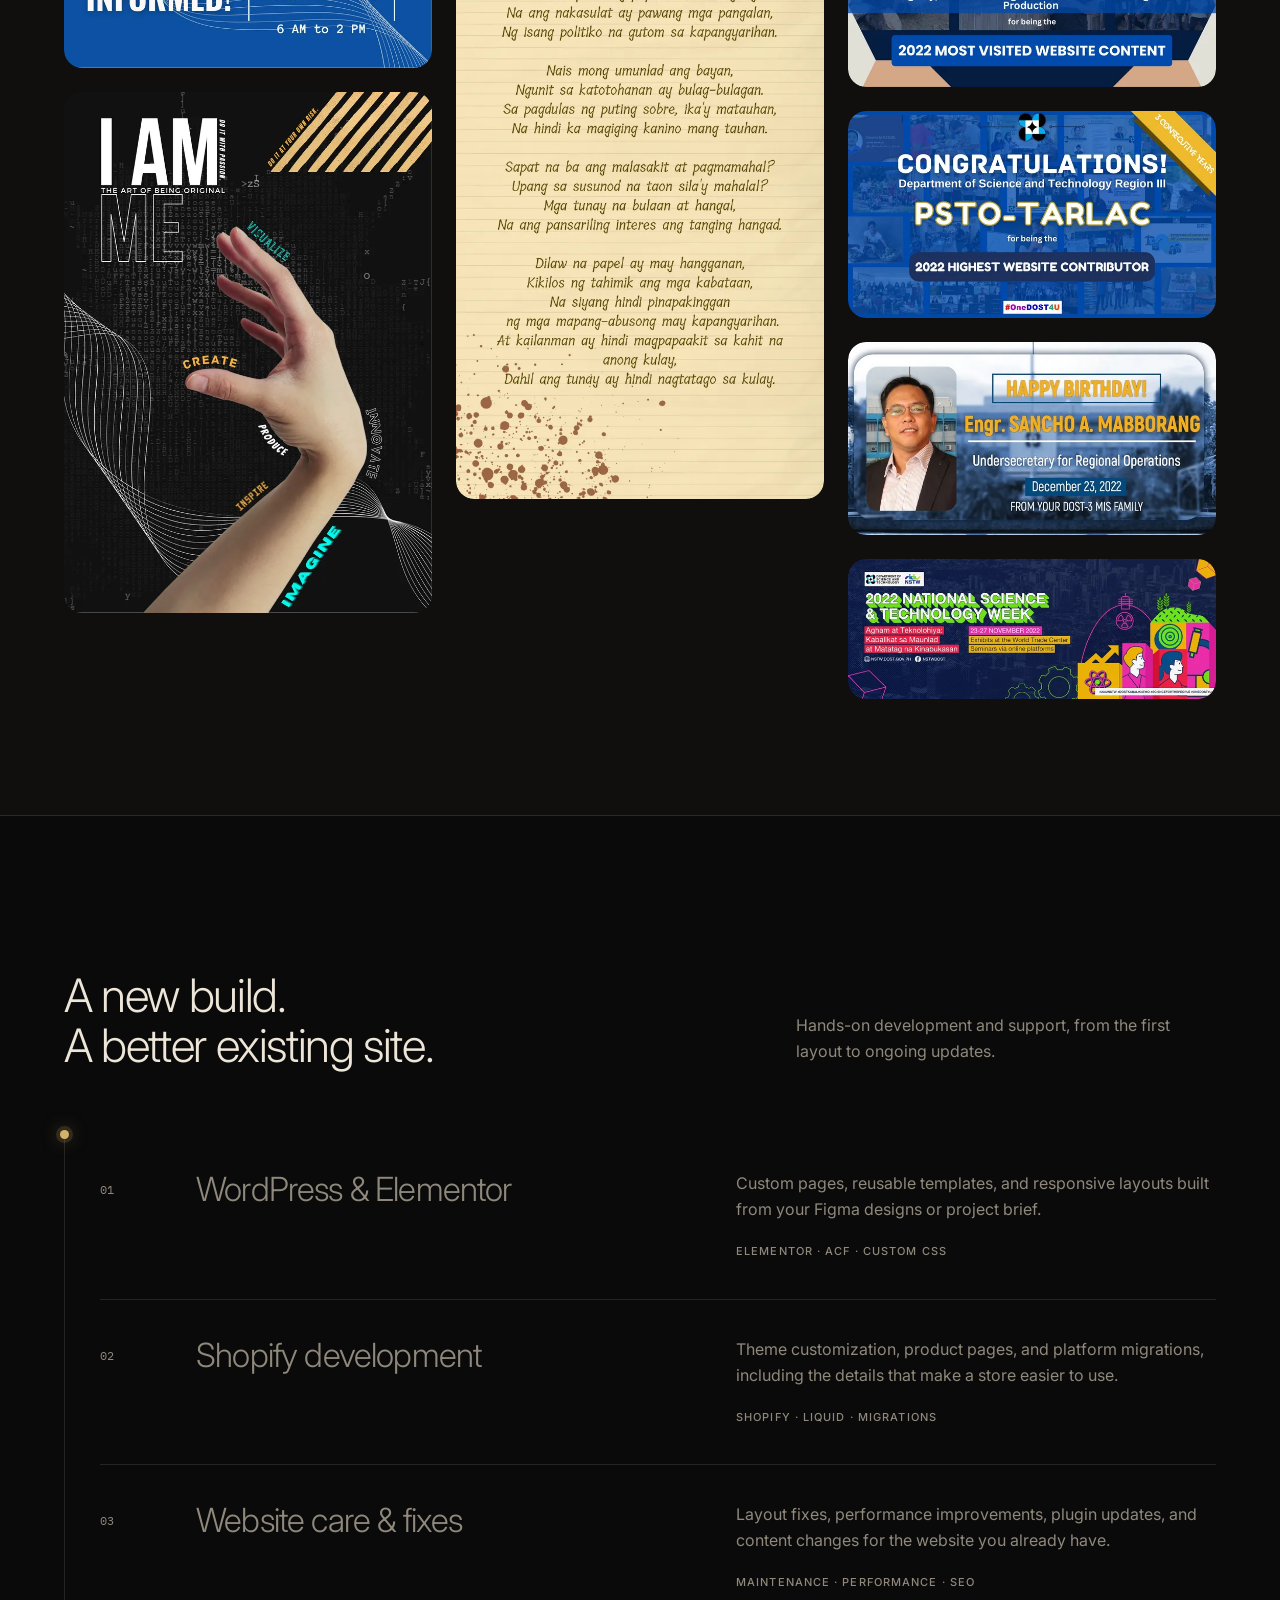
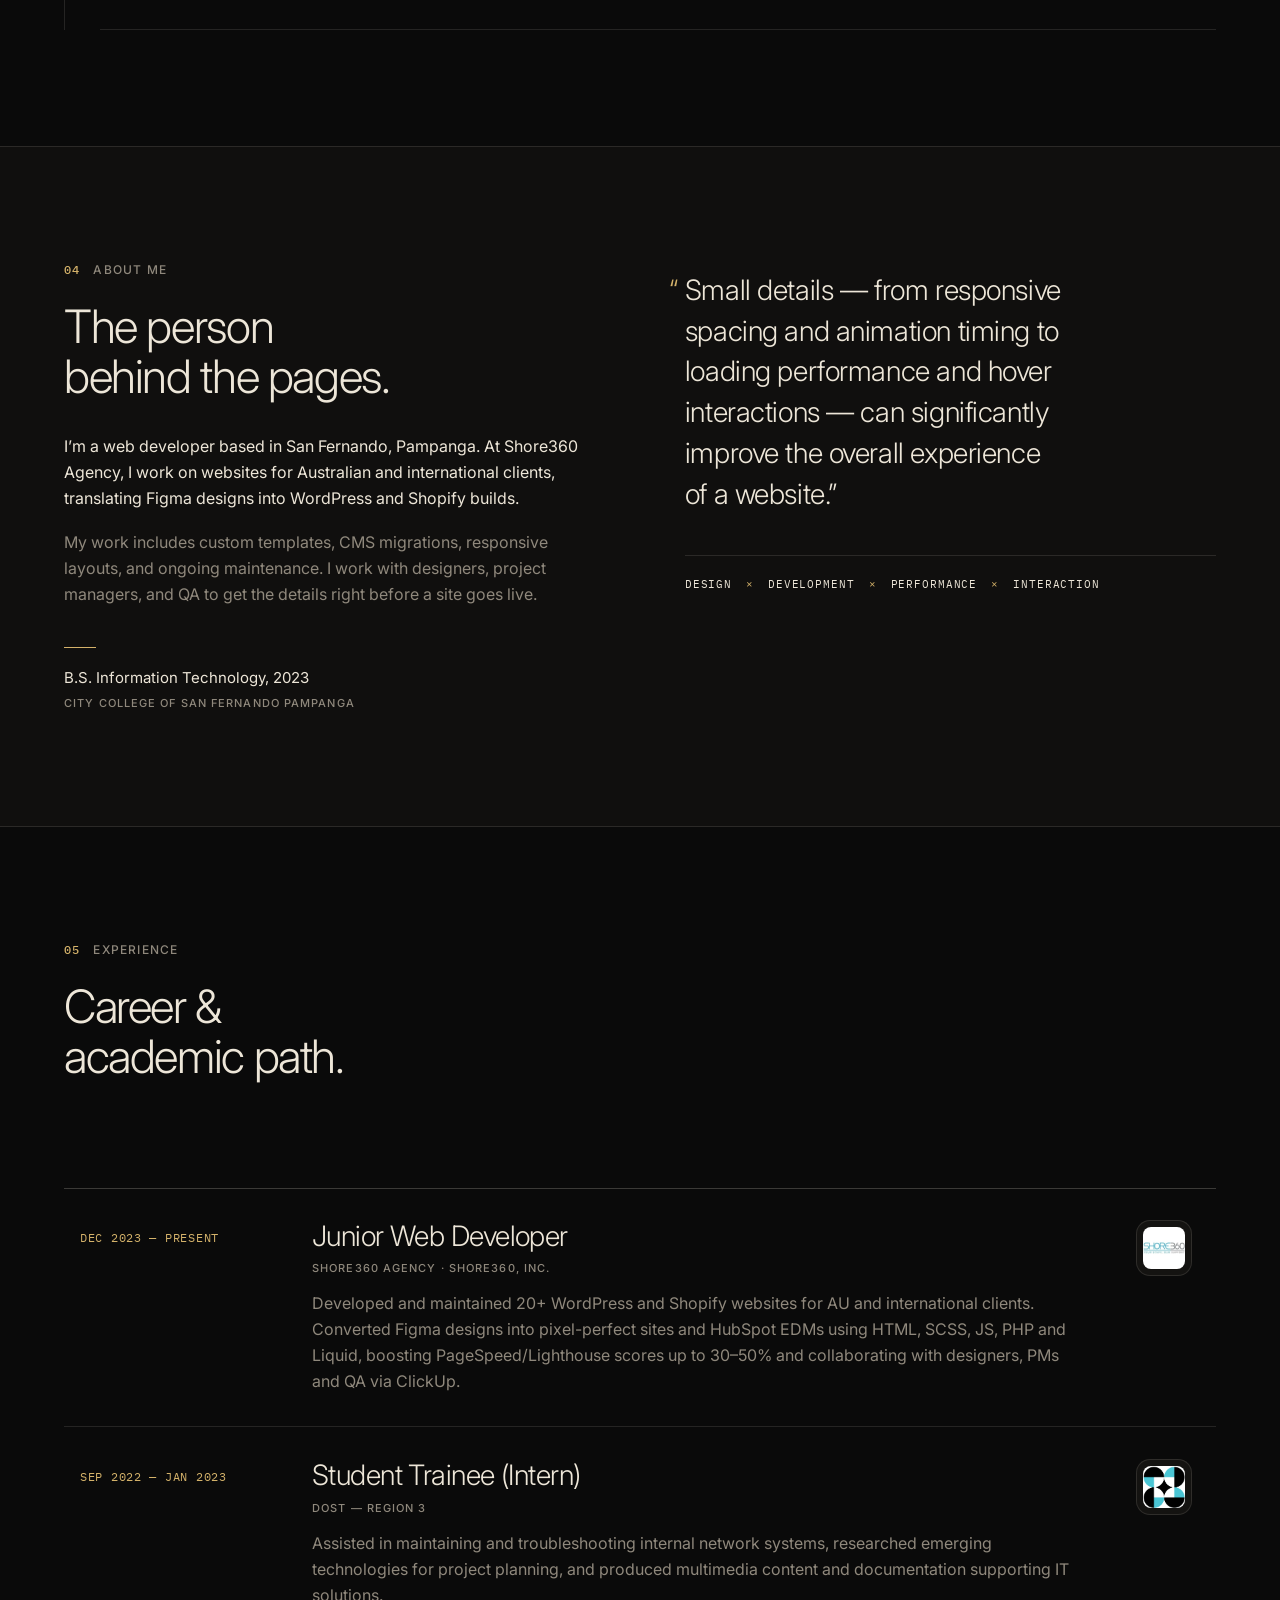
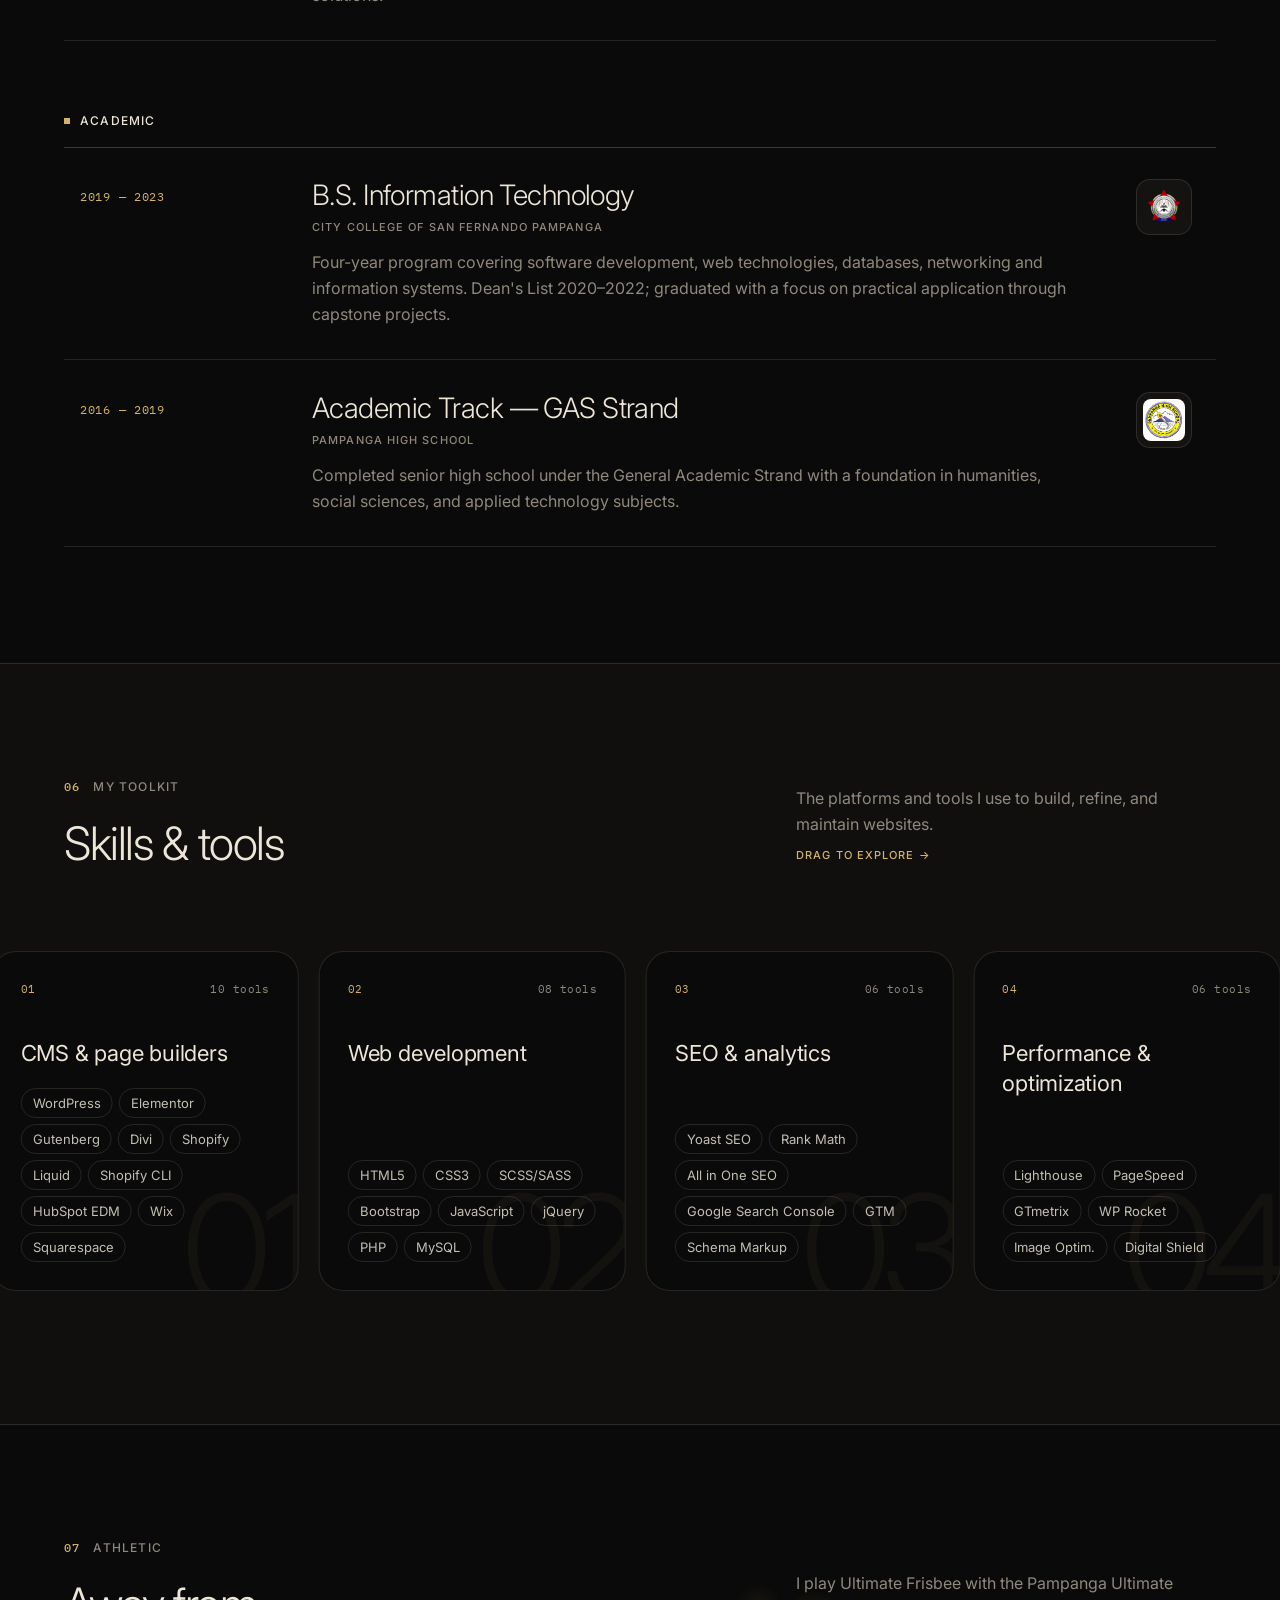
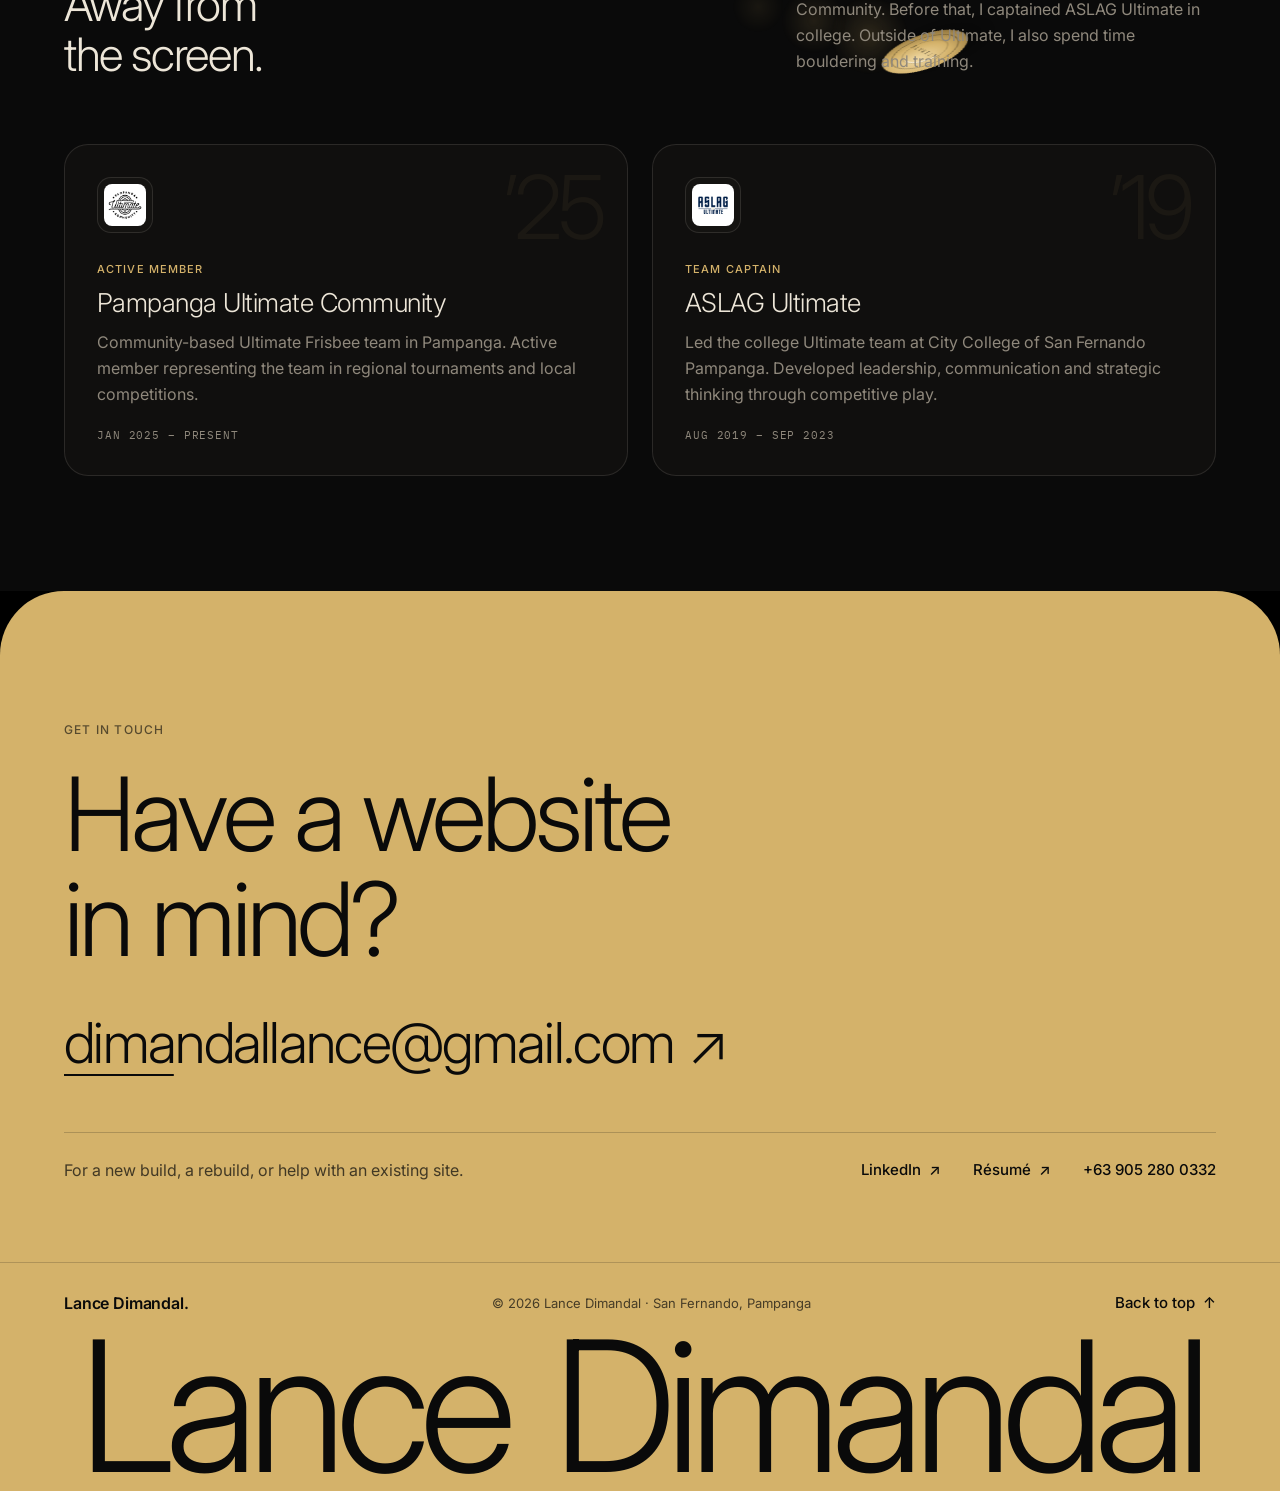
==== commit 6ca2e1d5: "Keep the services process line perfectly in sync with scroll - The glowing head no longer eases on a" ====
--- a/index.html
+++ b/index.html
@@ -26,8 +26,8 @@
   <link rel="preconnect" href="https://fonts.googleapis.com">
   <link rel="preconnect" href="https://fonts.gstatic.com" crossorigin>
   <link href="https://fonts.googleapis.com/css2?family=Inter:wght@300;400;500;600&family=IBM+Plex+Mono:wght@400;500&display=swap" rel="stylesheet">
-  <link rel="stylesheet" href="css/styles.css?v=2026-11-16h">
-  <script src="js/main.js?v=2026-11-16h" defer></script>
+  <link rel="stylesheet" href="css/styles.css?v=2026-11-16i">
+  <script src="js/main.js?v=2026-11-16i" defer></script>
 </head>
 <body>
   <a class="skip" href="#main">Skip to content</a>
--- a/css/styles.css
+++ b/css/styles.css
@@ -657,7 +657,9 @@
 .proc .track { position: absolute; left: 0; top: 0; bottom: 0; width: 1px; background: var(--hair); }
 .proc .fill { position: absolute; left: 0; top: 0; bottom: 0; width: 1px; background: var(--gold); transform: scaleY(0); transform-origin: top; }
 html:not(.m-full) .proc .fill { transform: none; }
-.proc .head { transition: top .5s var(--spring); position: absolute; left: -4px; top: 0; width: 9px; height: 9px; border-radius: 50%; background: var(--gold); box-shadow: 0 0 0 4px rgba(212, 178, 106, .15), 0 0 18px rgba(212, 178, 106, .6); transform: translateY(-50%); }
+/* The head is moved with a transform in the same frame as the fill — no transition, so it can never lag */
+.proc .head { position: absolute; left: -4px; top: -4.5px; width: 9px; height: 9px; border-radius: 50%; background: var(--gold); box-shadow: 0 0 0 4px rgba(212, 178, 106, .15), 0 0 18px rgba(212, 178, 106, .6); transform: translate3d(0, 0, 0); will-change: transform; }
+.proc .fill { will-change: transform; }
 html:not(.m-full) .proc .head { display: none; }
 .step {
   display: grid; grid-template-columns: 72px minmax(0, 1fr) minmax(0, 480px); gap: 24px; align-items: start;
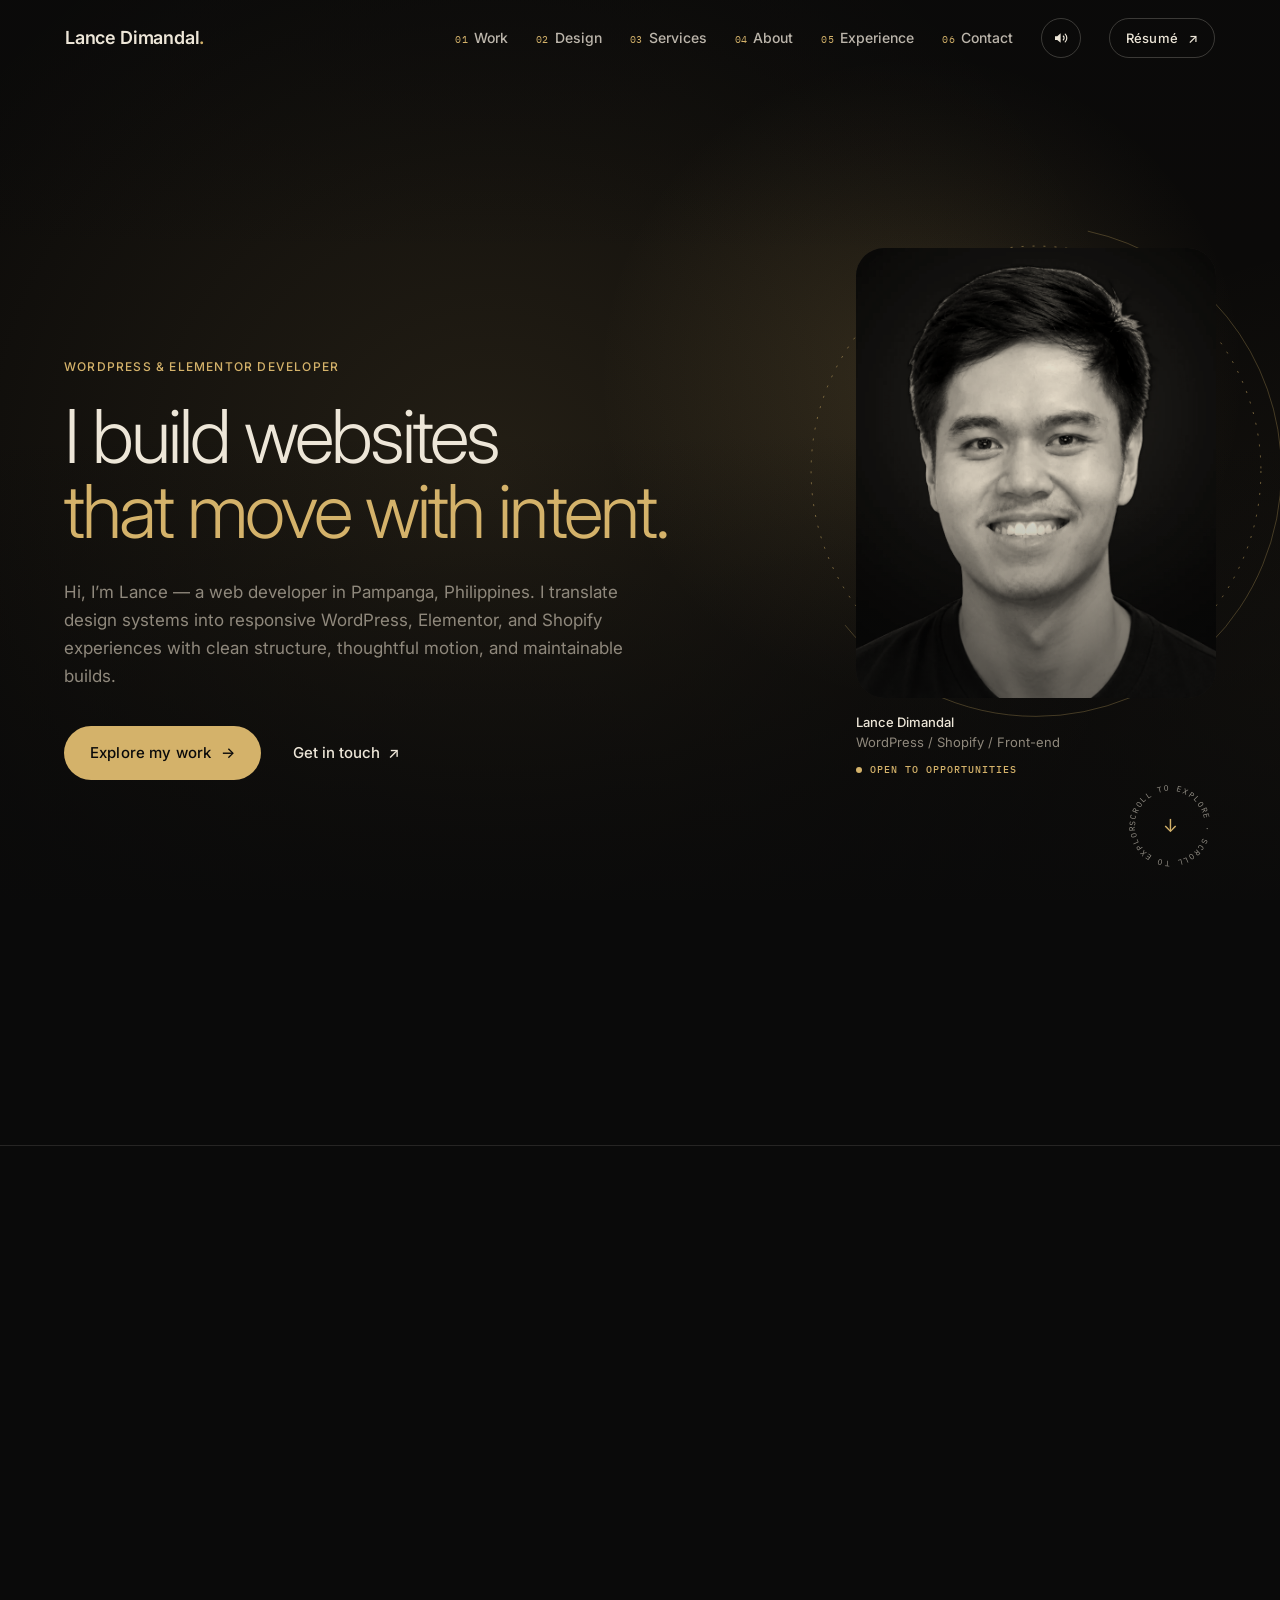
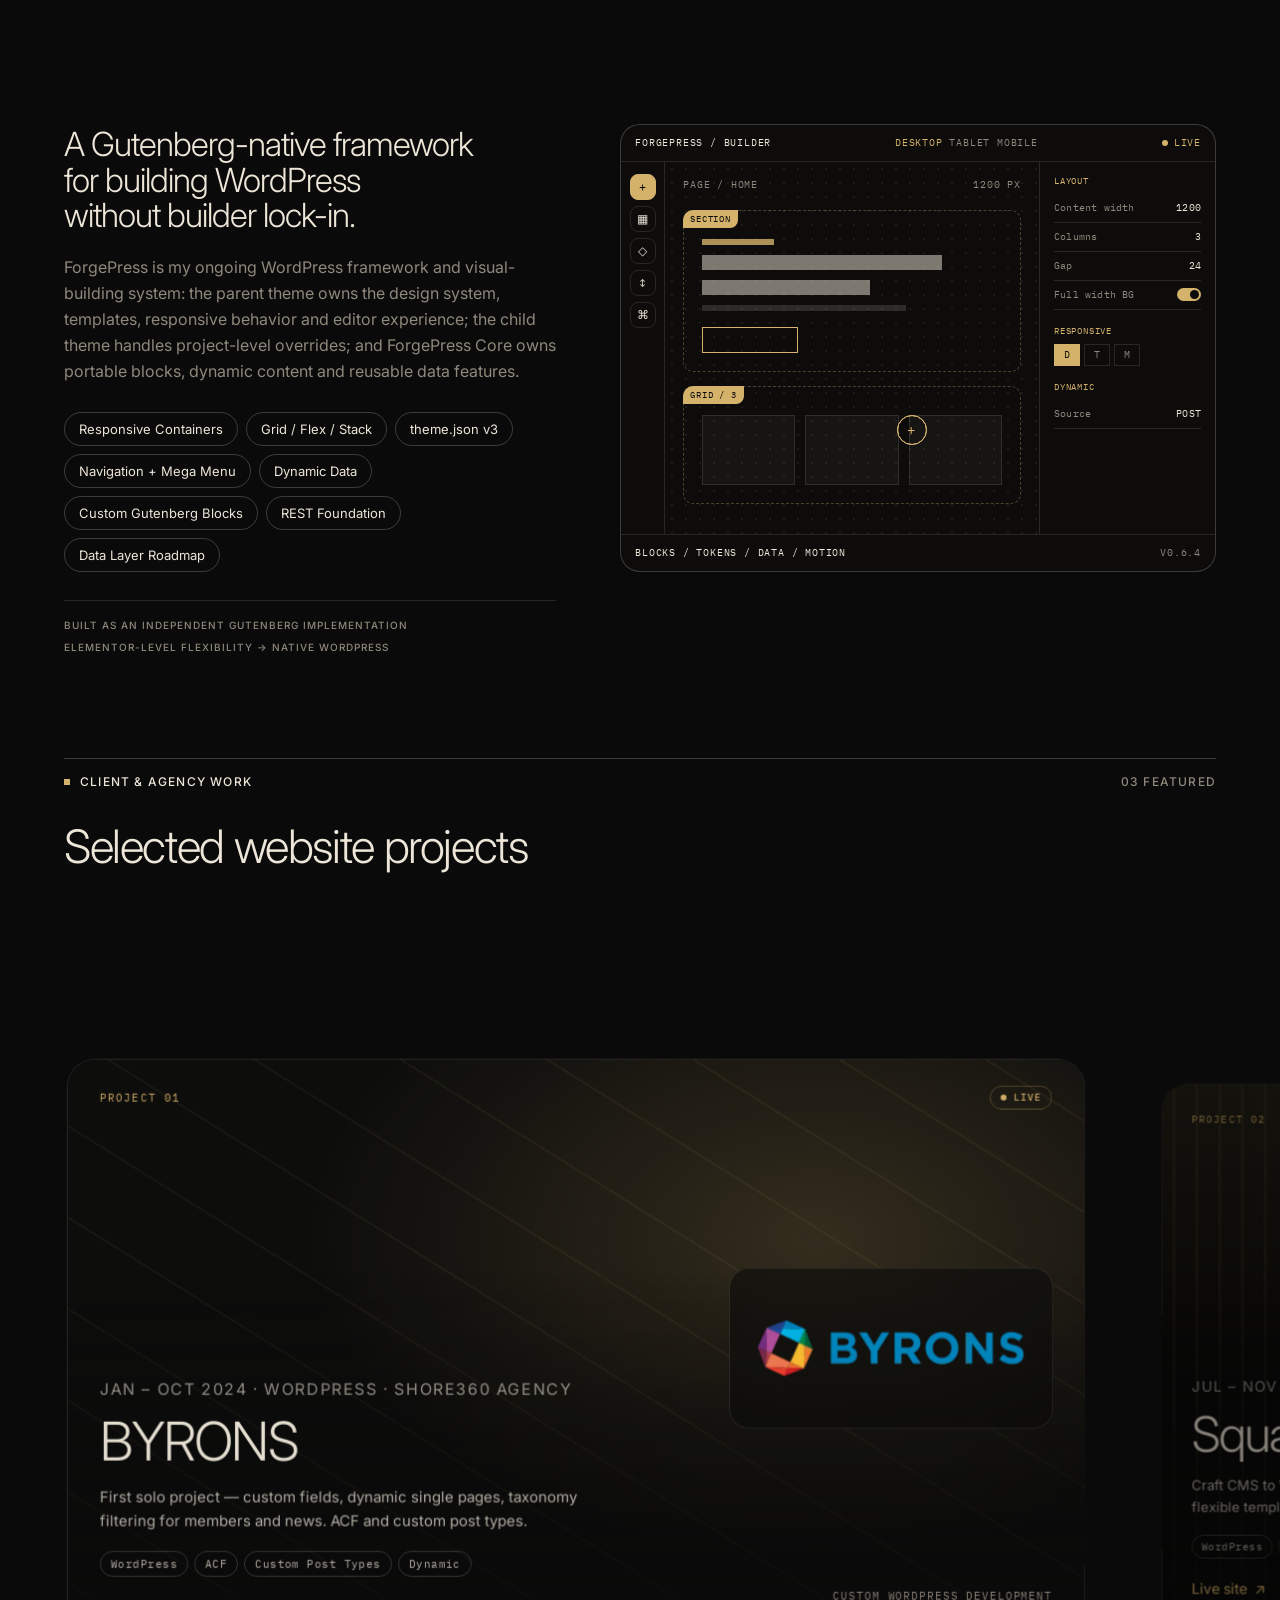
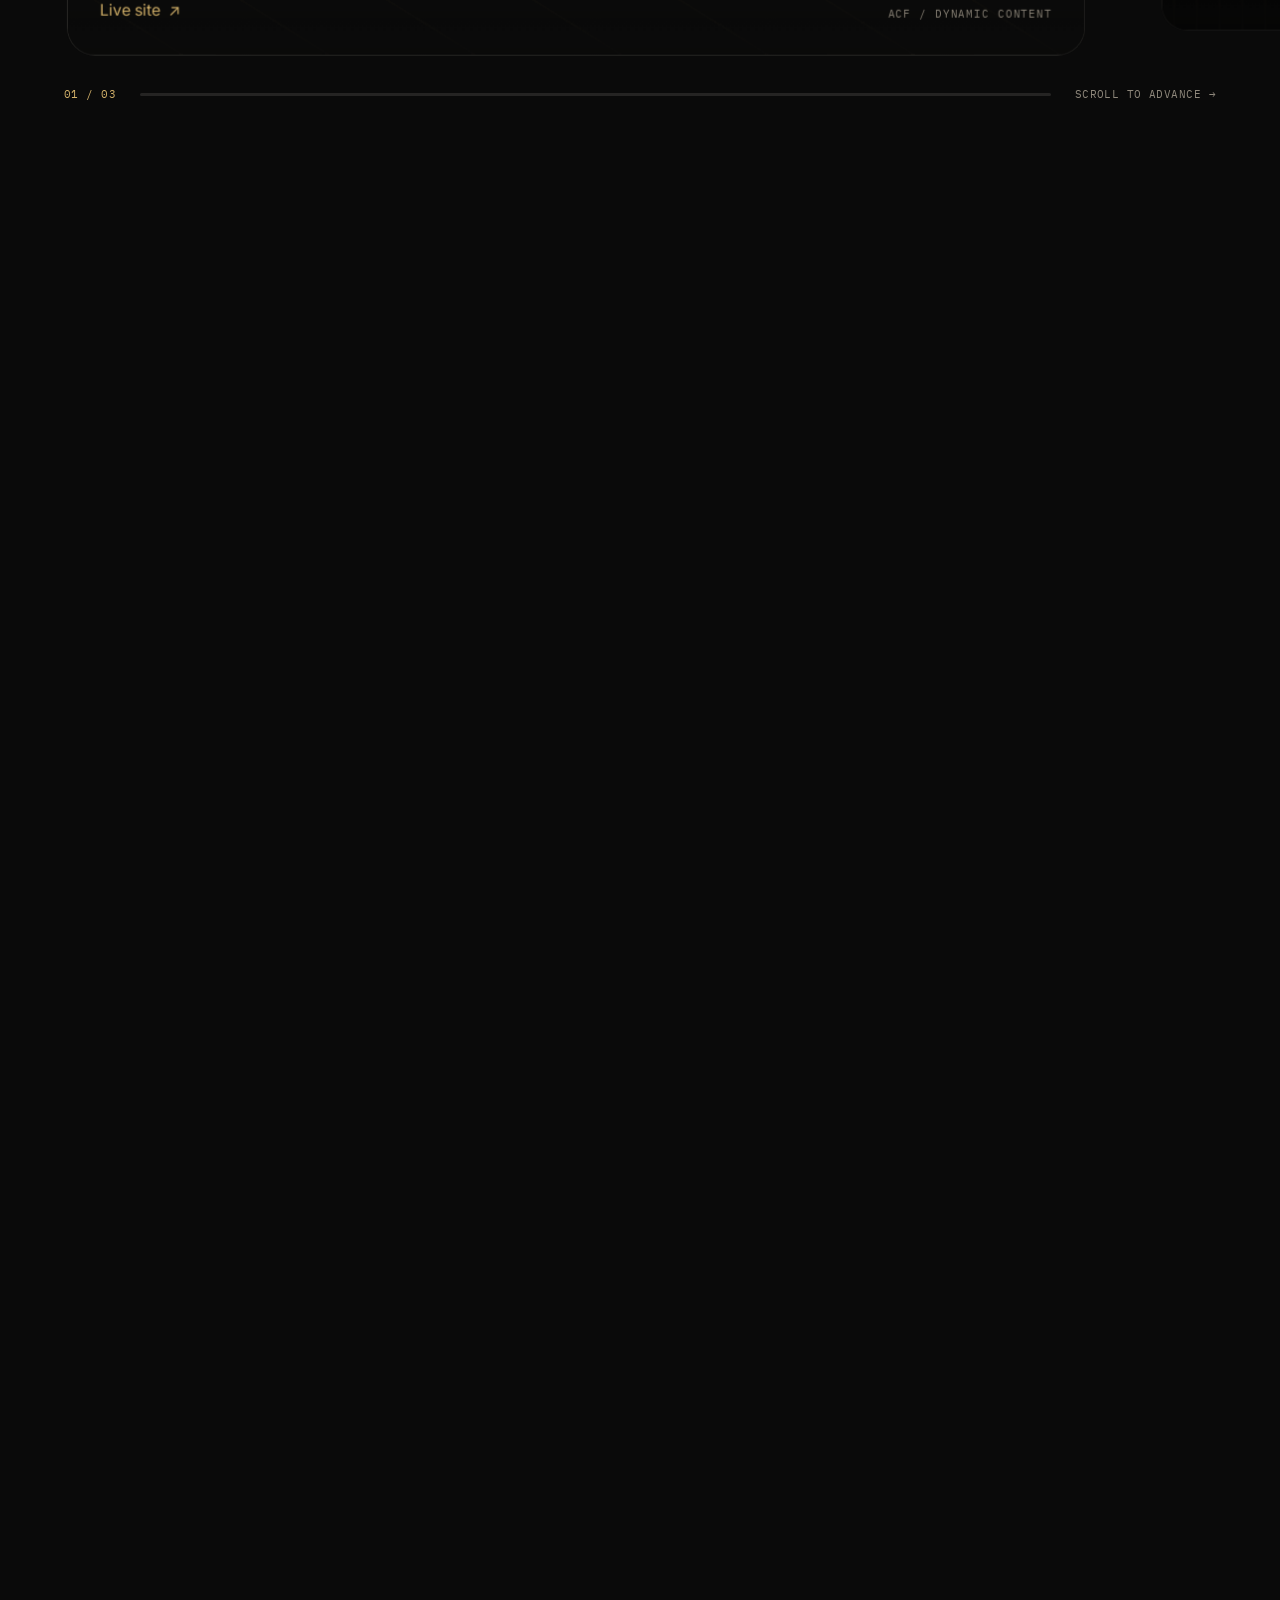
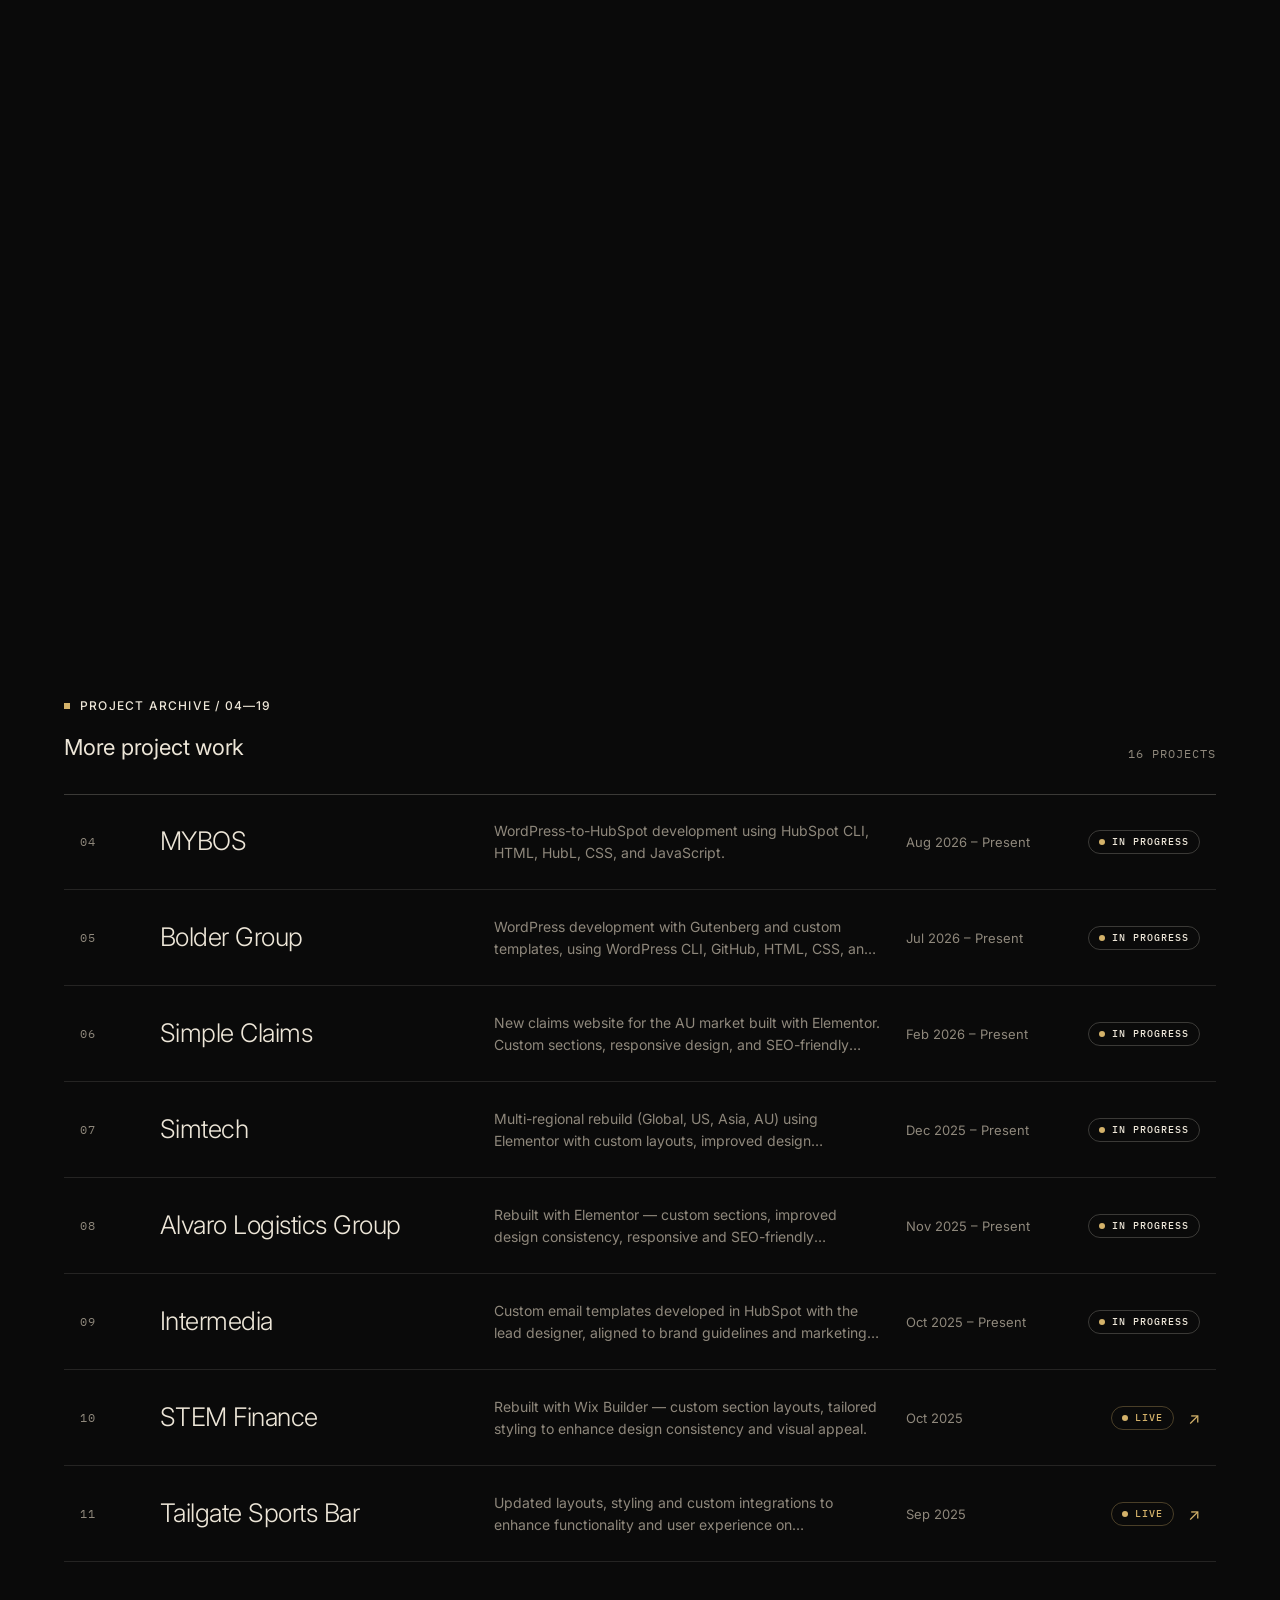
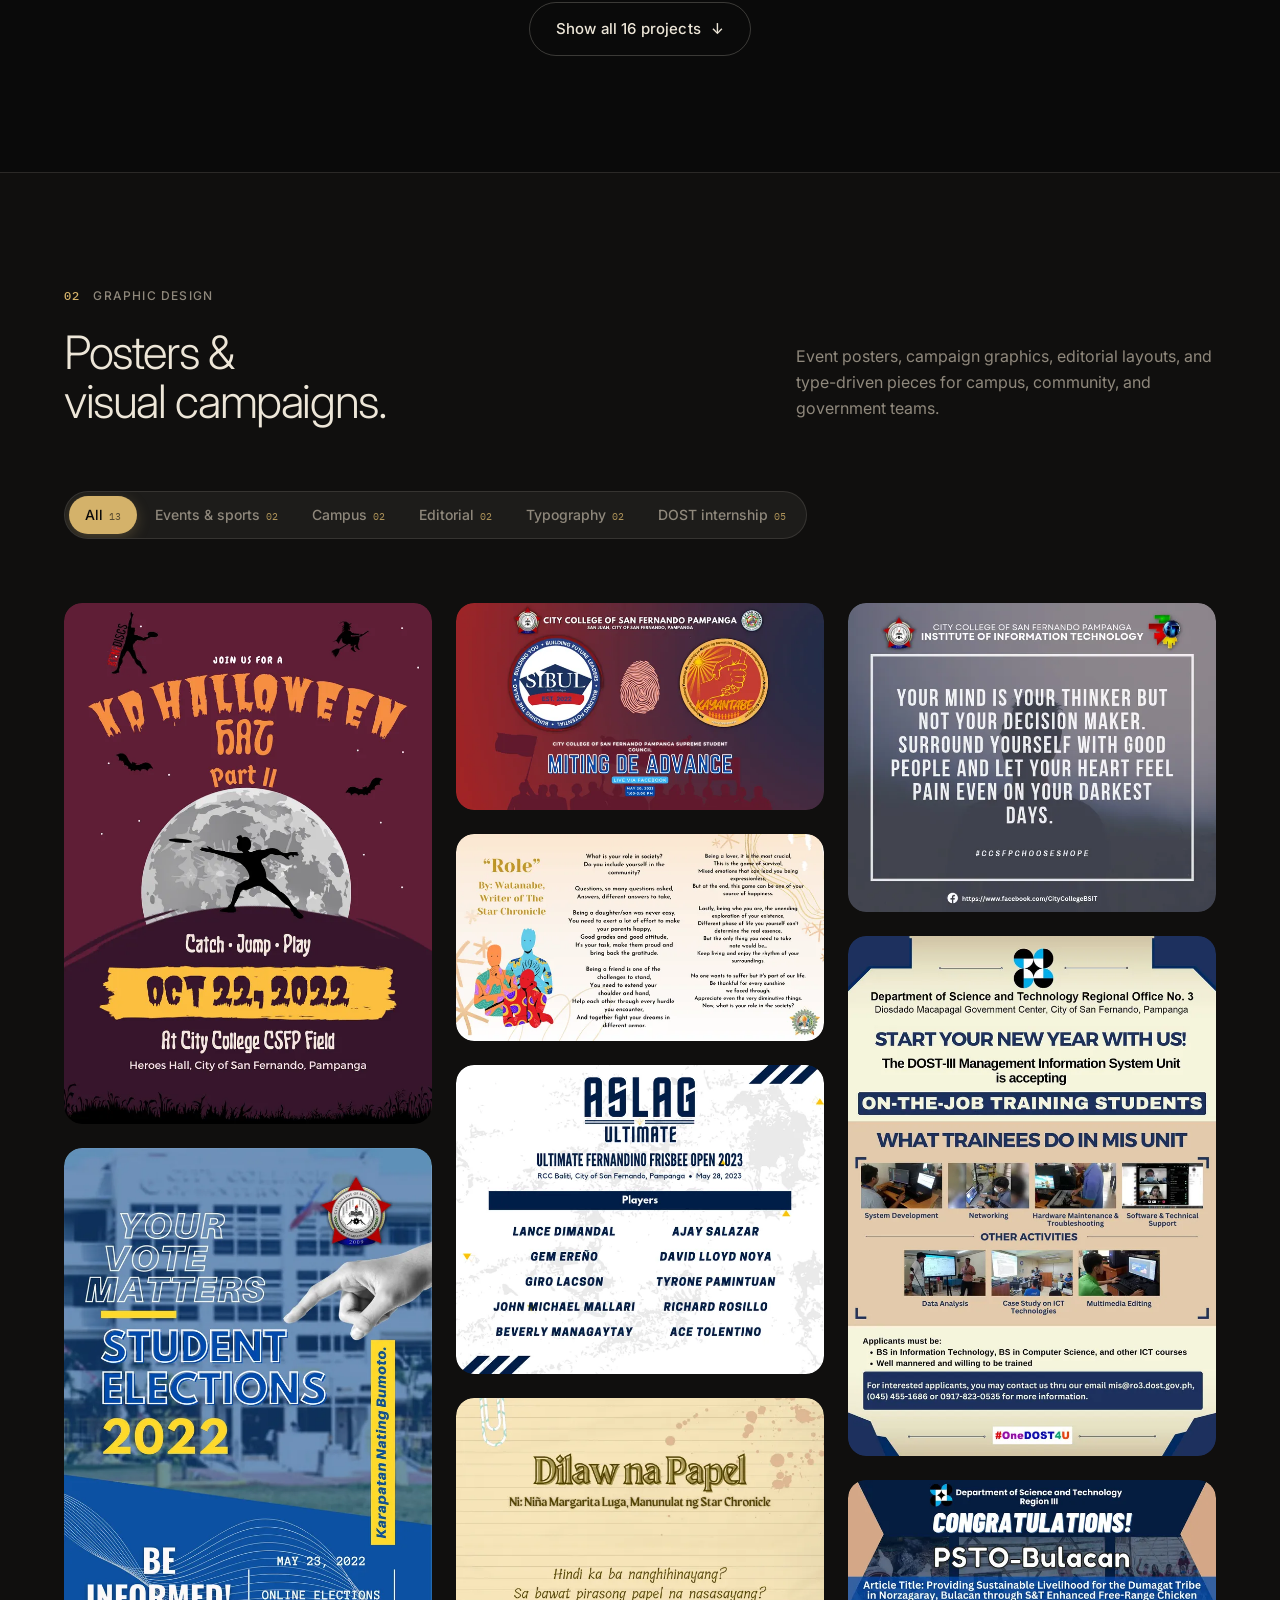
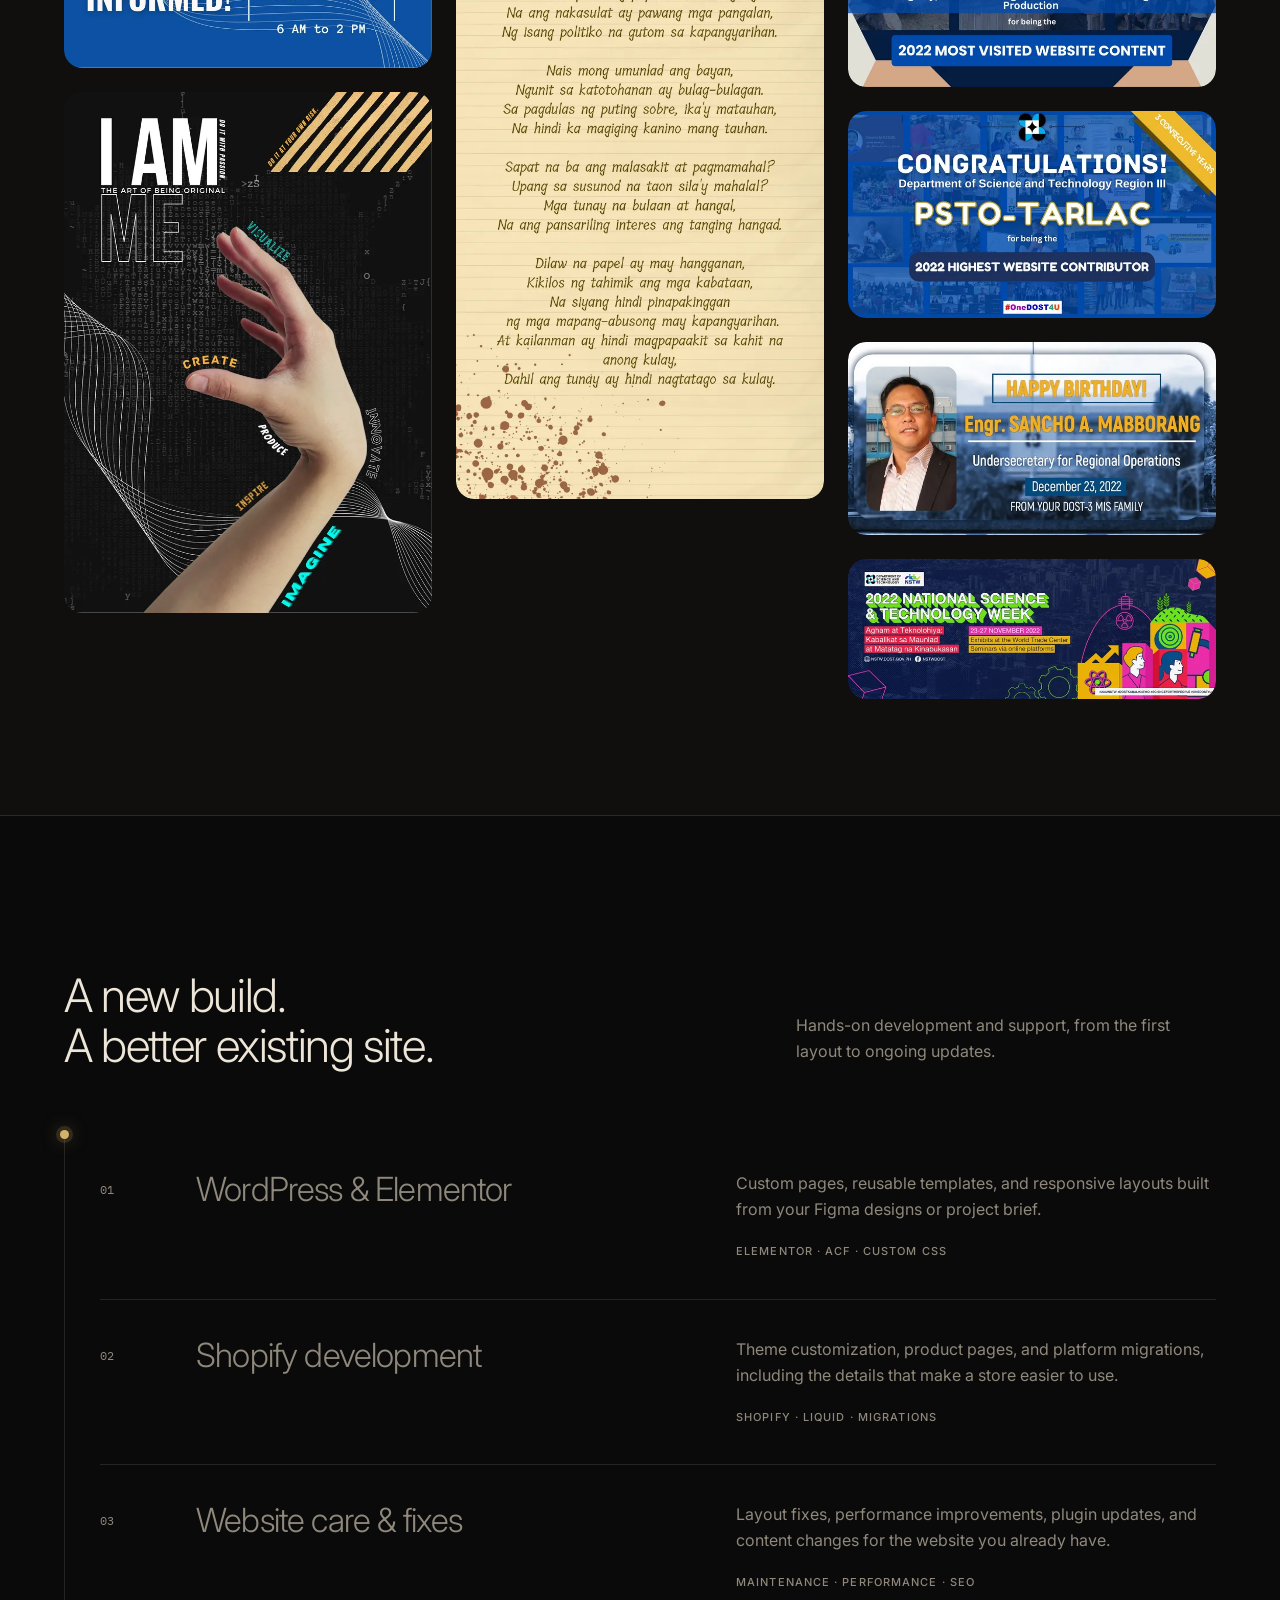
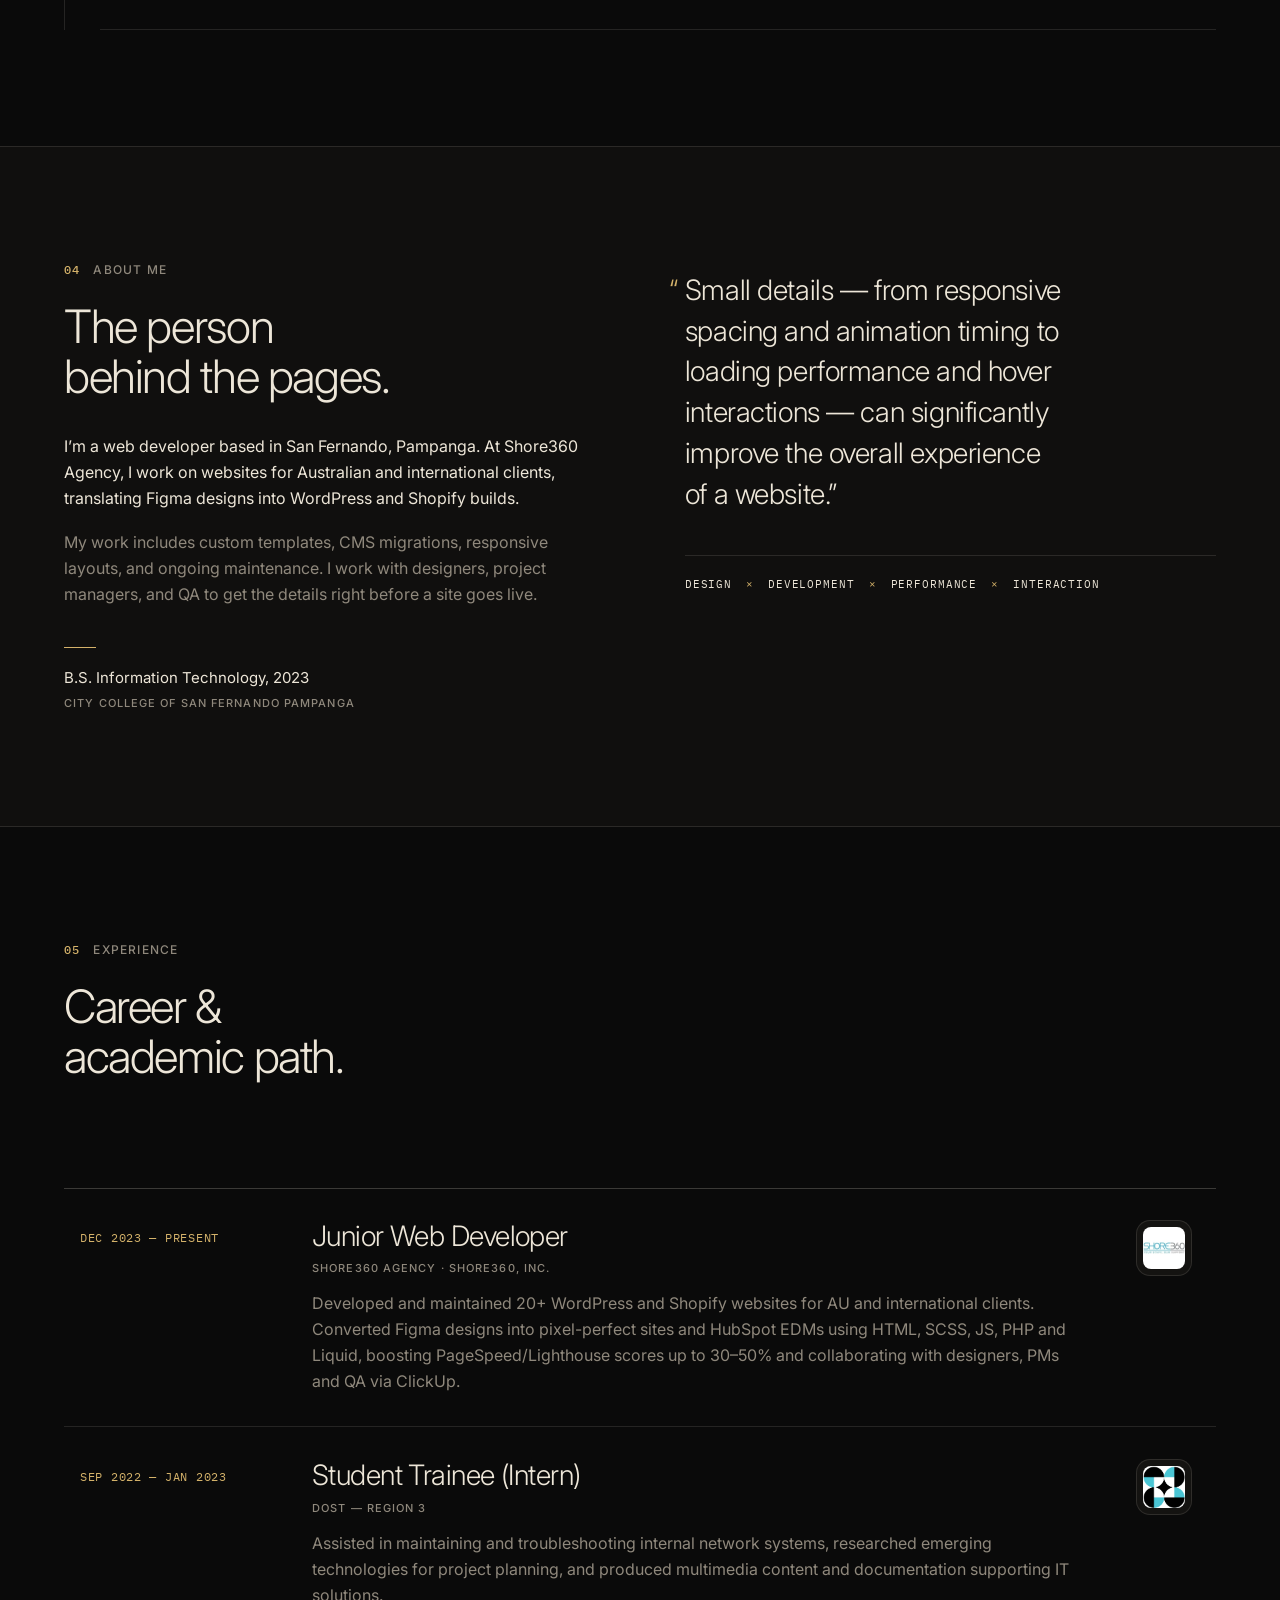
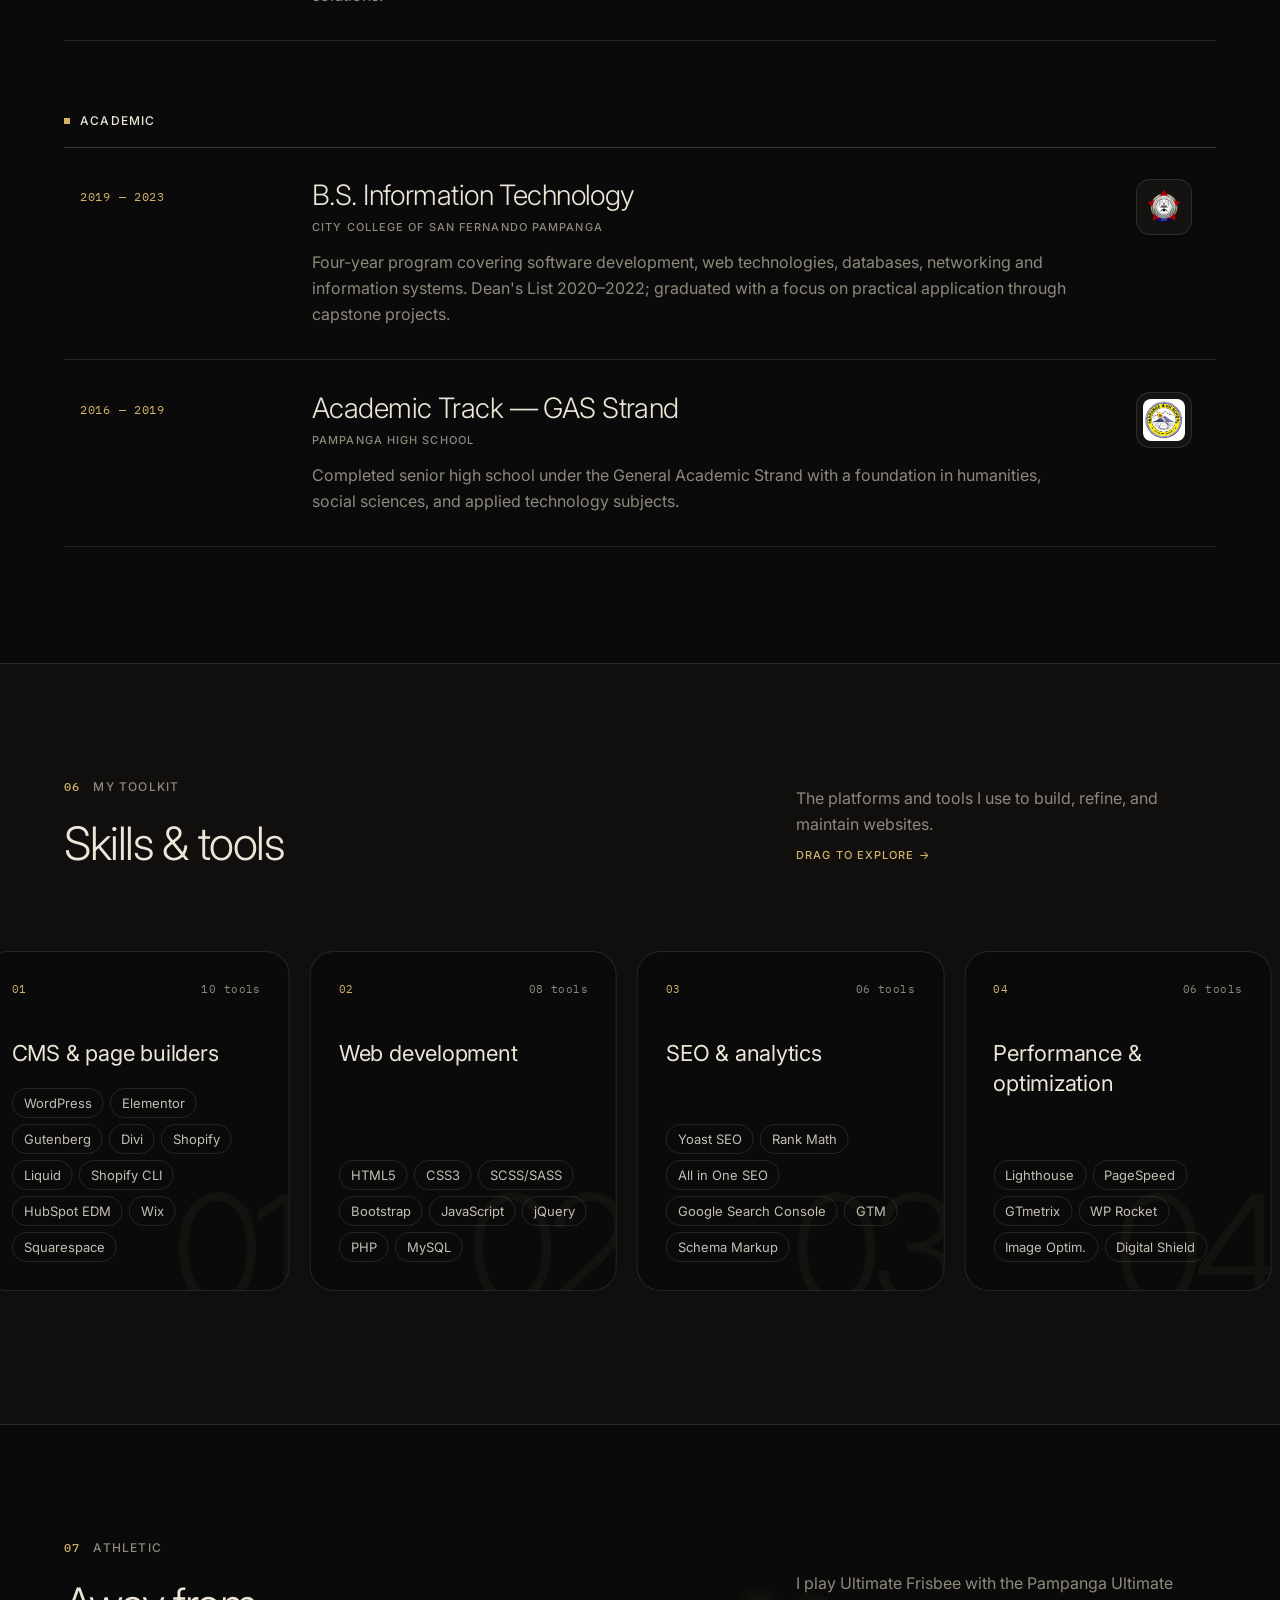
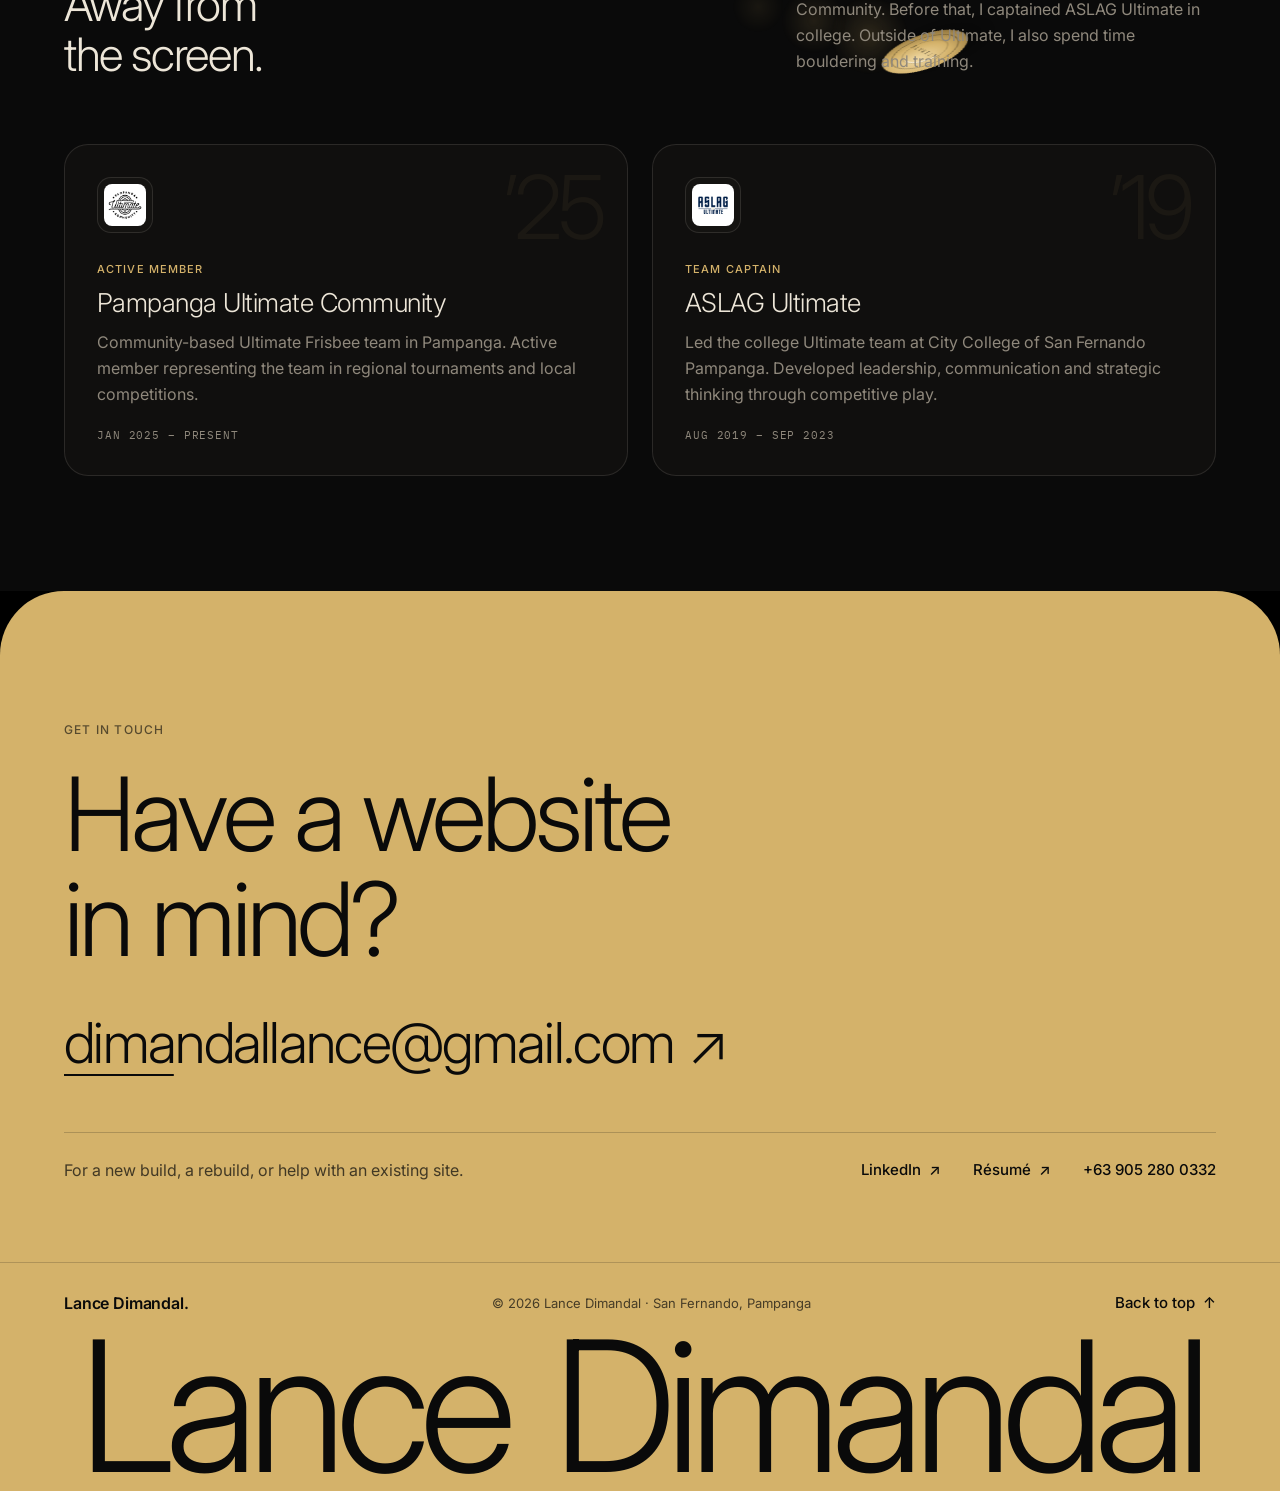
==== commit d0213c9c: "Make the poster viewer open consistently The viewer image used to lay out at the thumbnail's natural" ====
--- a/index.html
+++ b/index.html
@@ -26,8 +26,8 @@
   <link rel="preconnect" href="https://fonts.googleapis.com">
   <link rel="preconnect" href="https://fonts.gstatic.com" crossorigin>
   <link href="https://fonts.googleapis.com/css2?family=Inter:wght@300;400;500;600&family=IBM+Plex+Mono:wght@400;500&display=swap" rel="stylesheet">
-  <link rel="stylesheet" href="css/styles.css?v=2026-11-16i">
-  <script src="js/main.js?v=2026-11-16i" defer></script>
+  <link rel="stylesheet" href="css/styles.css?v=2026-11-16j">
+  <script src="js/main.js?v=2026-11-16j" defer></script>
 </head>
 <body>
   <a class="skip" href="#main">Skip to content</a>
--- a/css/styles.css
+++ b/css/styles.css
@@ -639,7 +639,10 @@
 .lb-fig { display: flex; flex-direction: column; align-items: center; max-width: 100%; max-height: 100%; }
 html.m-spec .lightbox[open] .lb-fig { animation: lbFig .3s ease; }
 @keyframes lbFig { from { opacity: 0; transform: translateY(16px) scale(.98); } }
-.lb-img { max-width: 100%; max-height: calc(100svh - 220px); width: auto; height: auto; object-fit: contain; border-radius: 14px; transform-origin: 0 0; will-change: transform; cursor: grab; }
+/* The viewer image gets an explicit pixel size from JS (fitted to the screen from the poster's
+   aspect ratio) before anything animates, so swapping in the sharp full-size file never
+   changes its size mid-animation. */
+.lb-img { display: block; max-width: none; max-height: none; width: auto; height: auto; object-fit: cover; background: #151412; border-radius: 14px; transform-origin: 0 0; will-change: transform; cursor: grab; }
 .lb-cap { margin-top: 18px; text-align: center; display: flex; flex-direction: column; gap: 2px; }
 .lb-cap .t { font: 500 10px/16px var(--f); letter-spacing: .12em; text-transform: uppercase; color: var(--gold); }
 .lb-cap strong { font-weight: 400; font-size: 18px; }
@@ -948,7 +951,7 @@
   .lb-nav { top: auto; bottom: 16px; margin-top: 0; }
   .lb-prev { left: calc(50% - 52px); }
   .lb-next { right: calc(50% - 52px); }
-  .lb-img { max-height: calc(100svh - 240px); }
+
 }
 @media (max-width: 420px) {
   .mosaic { columns: 1; }
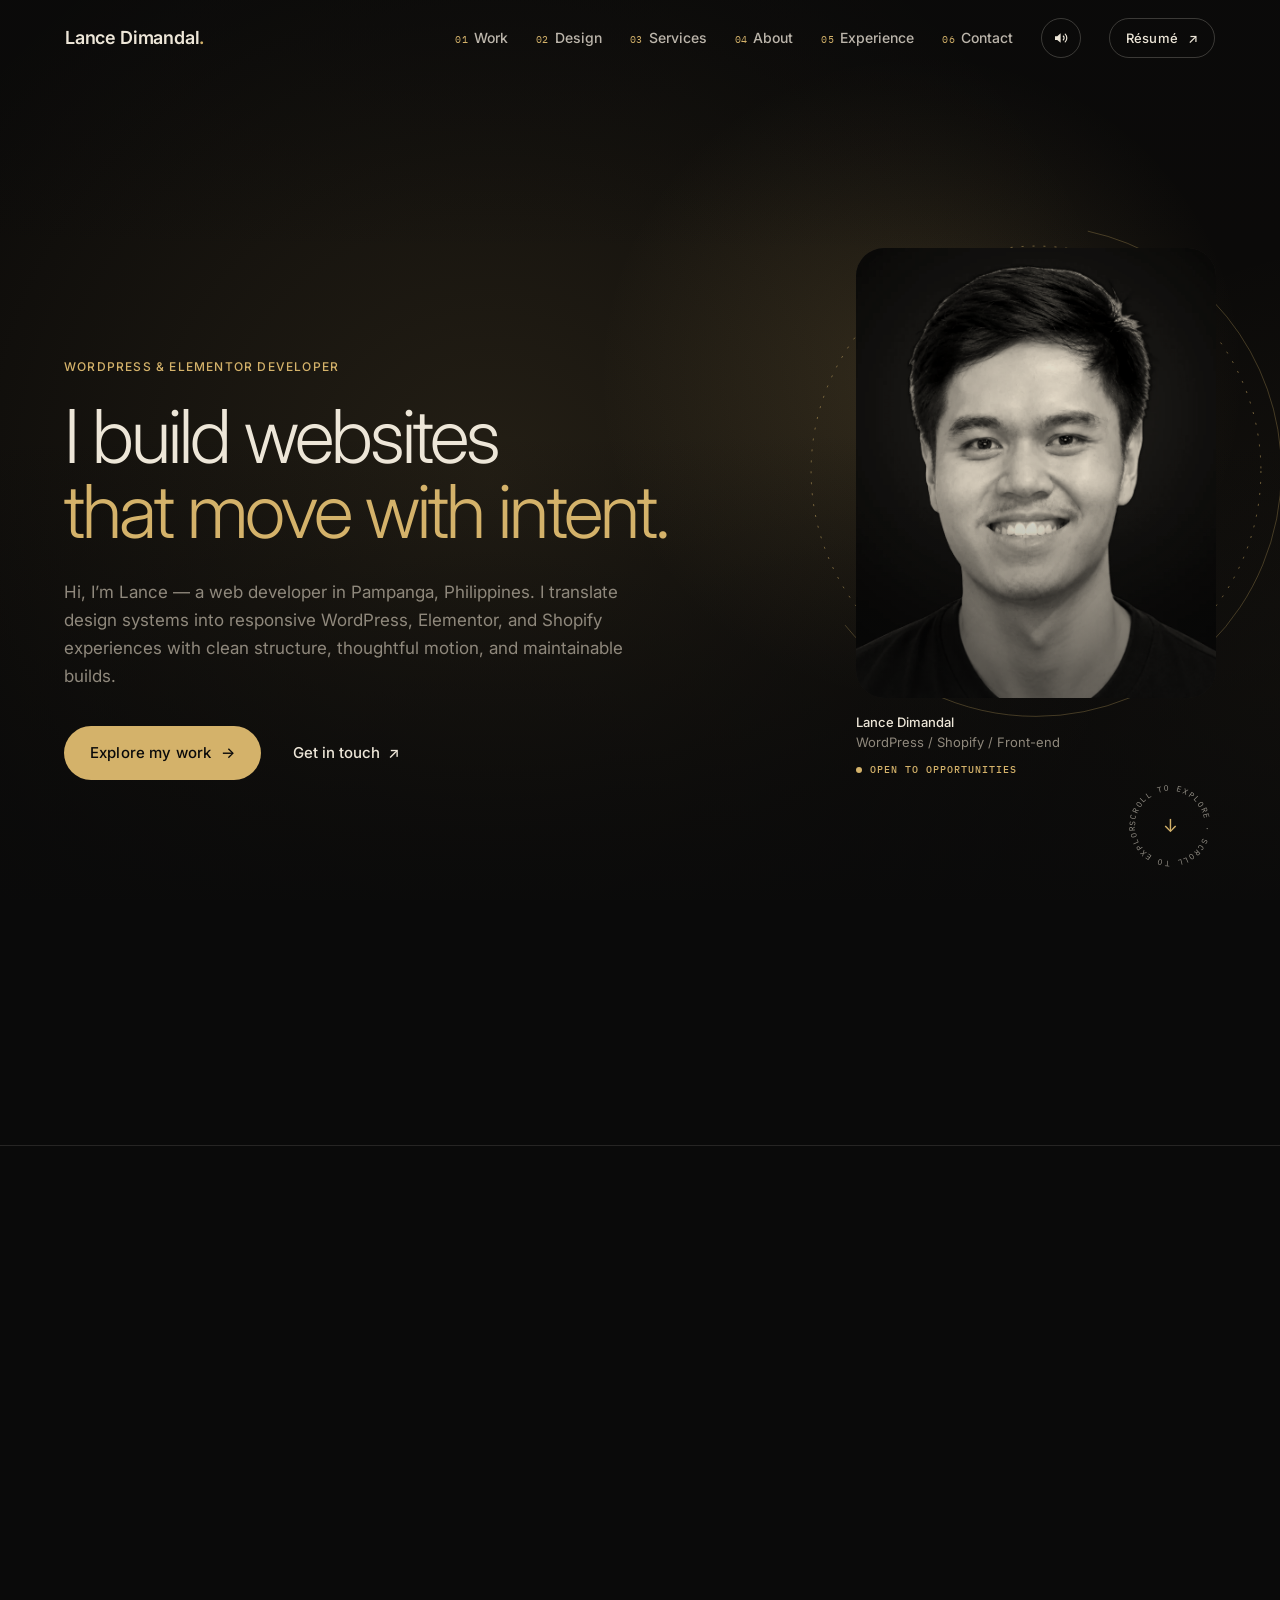
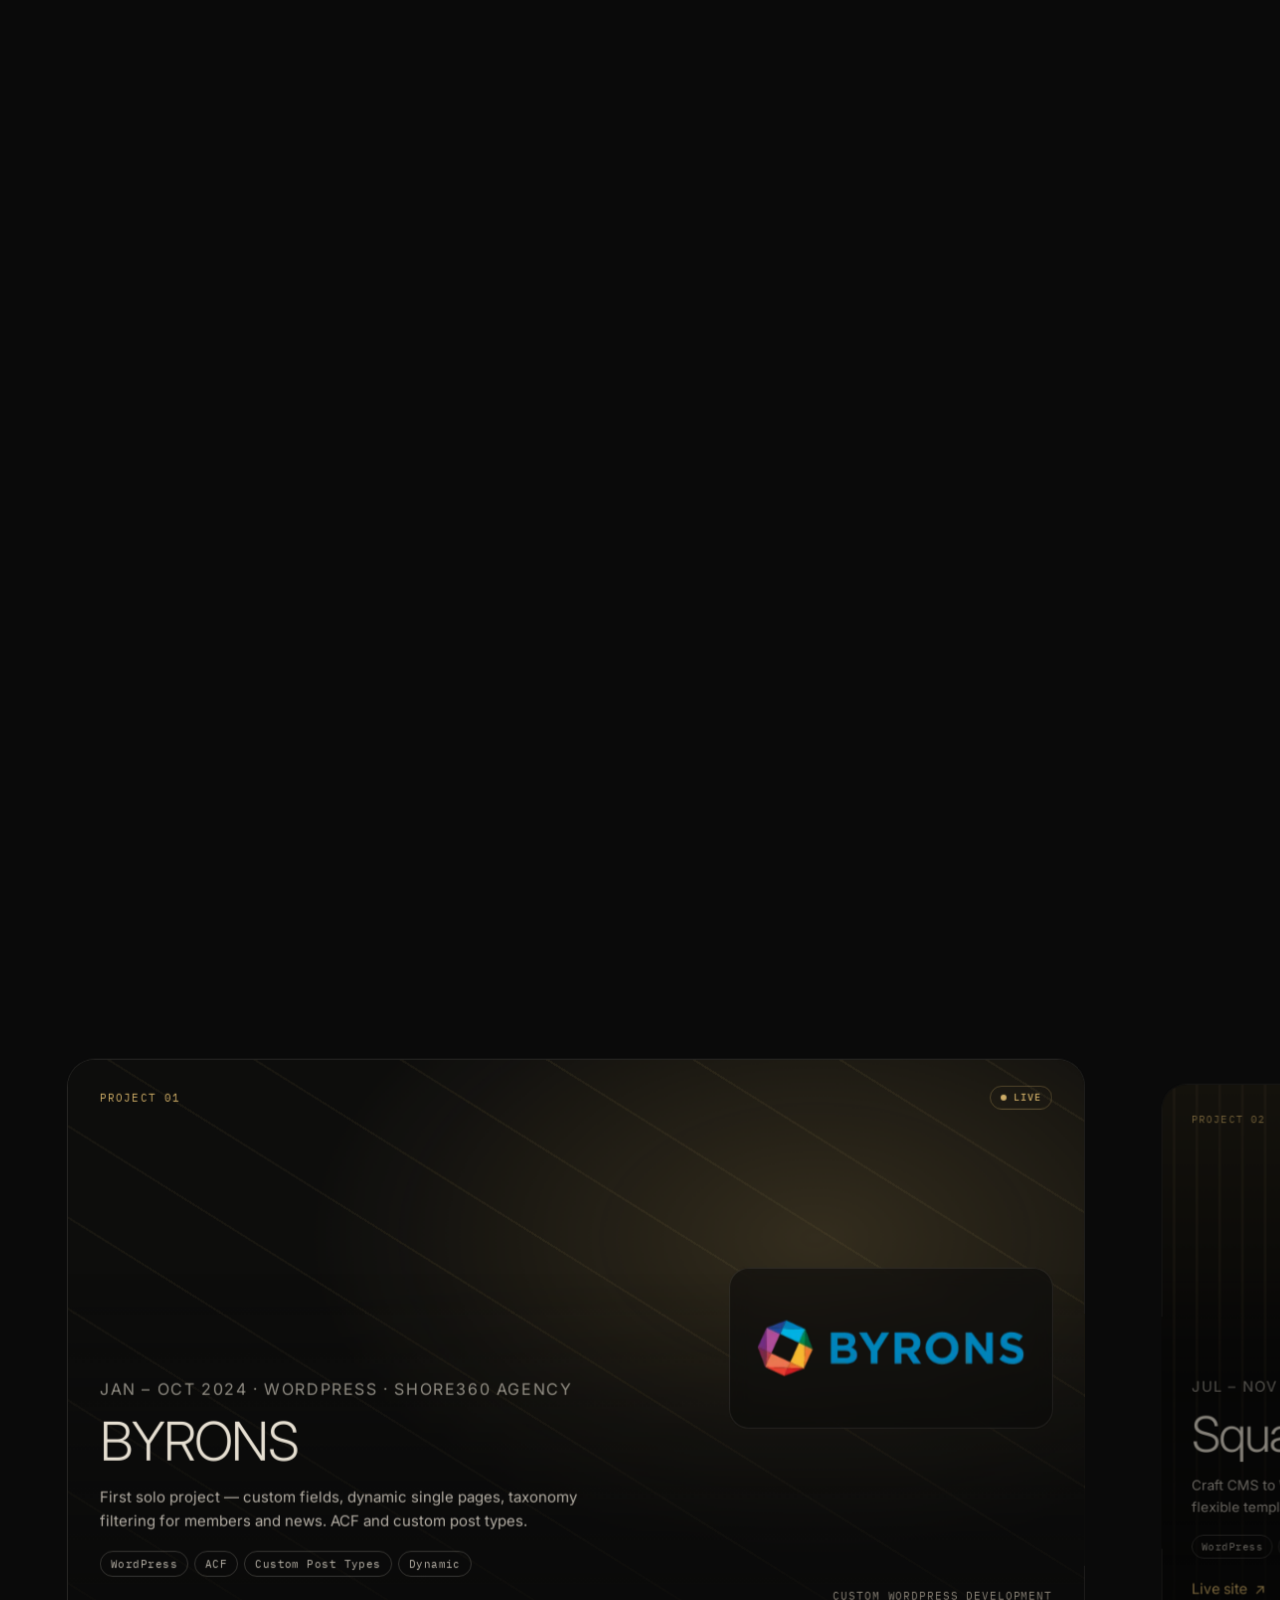
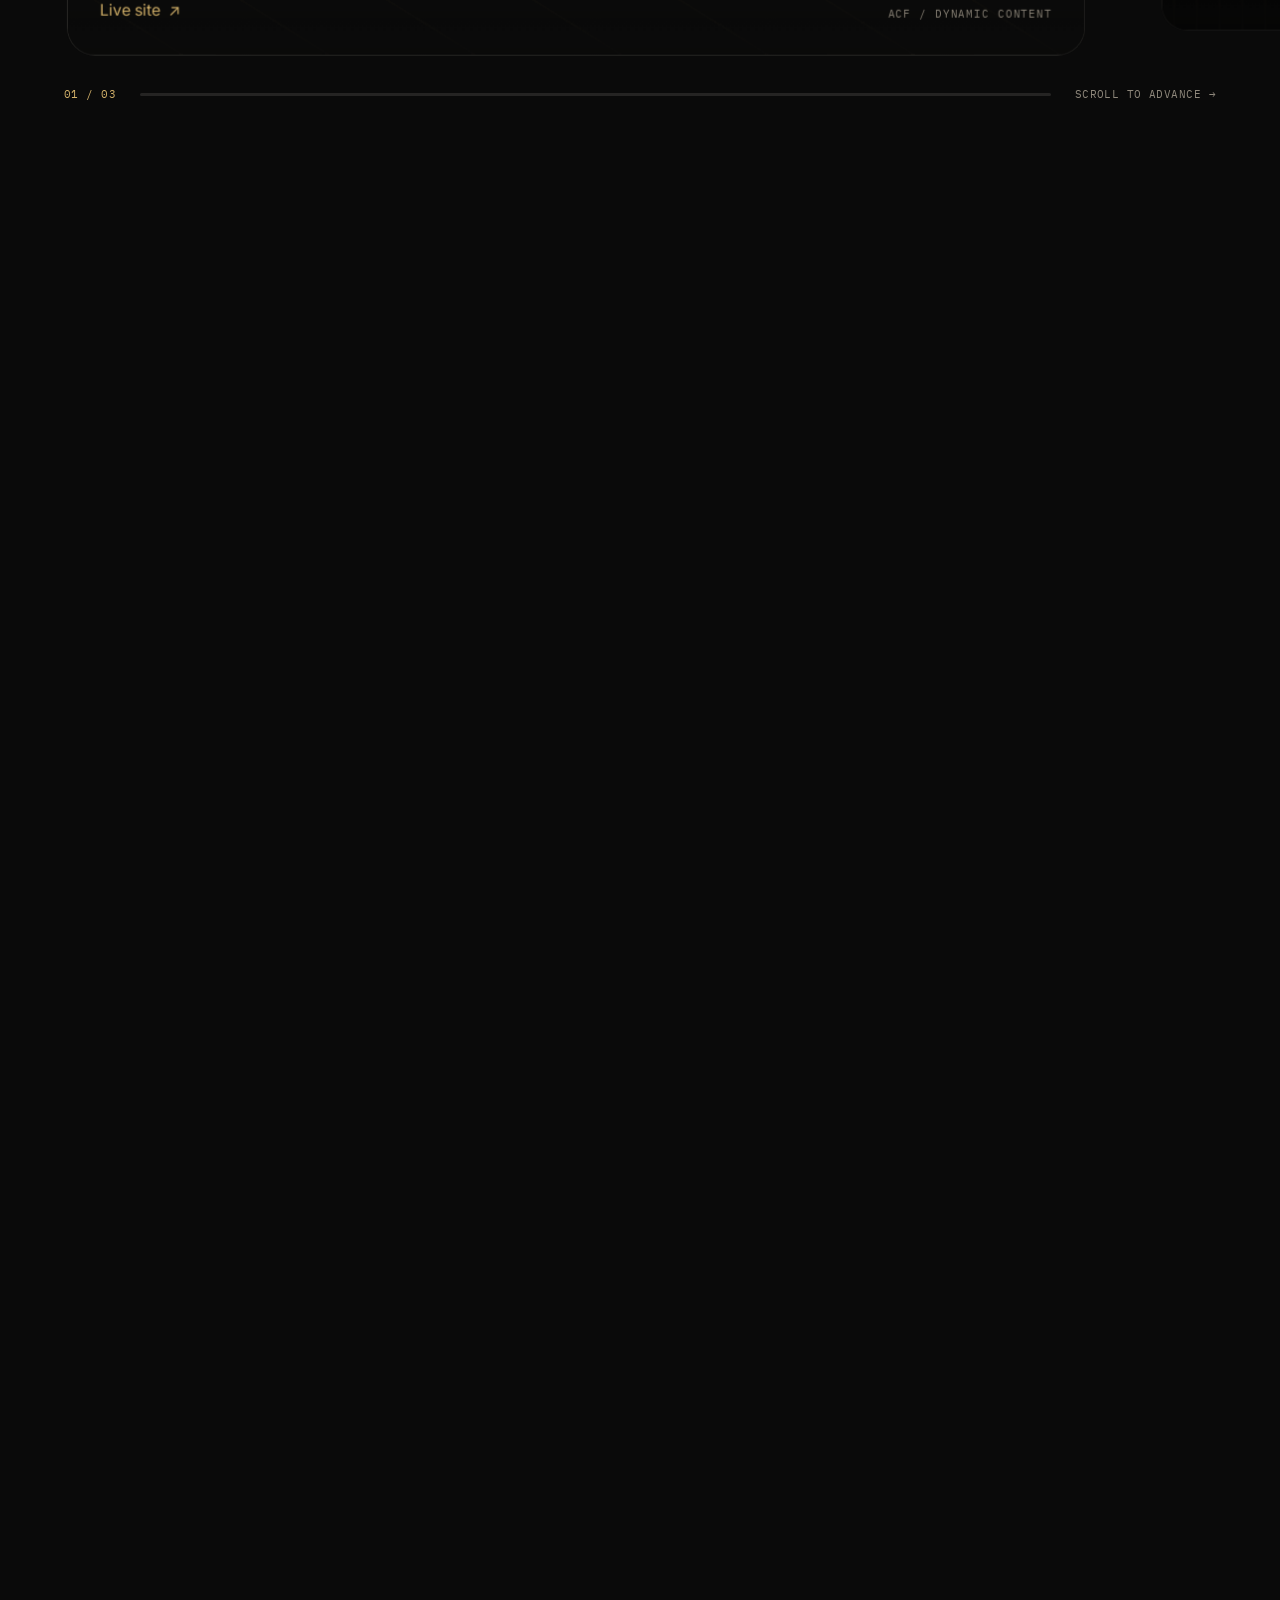
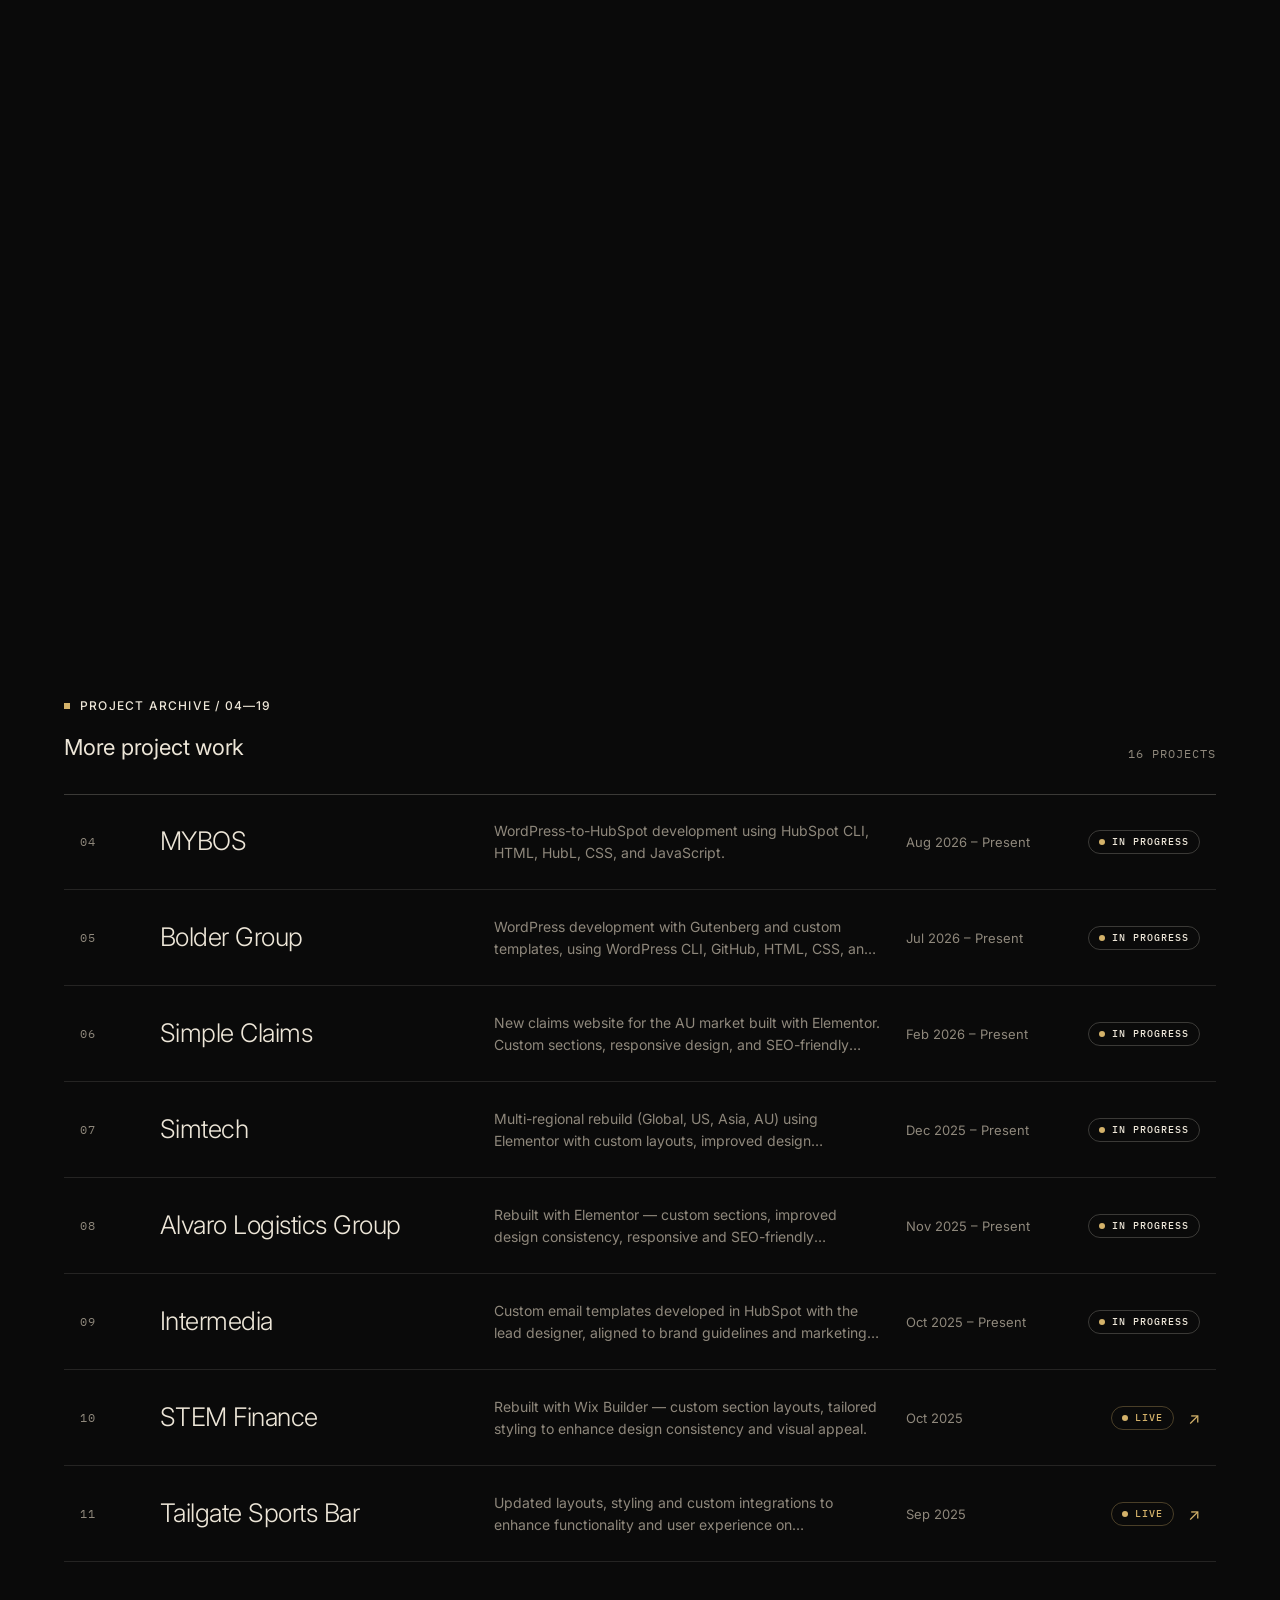
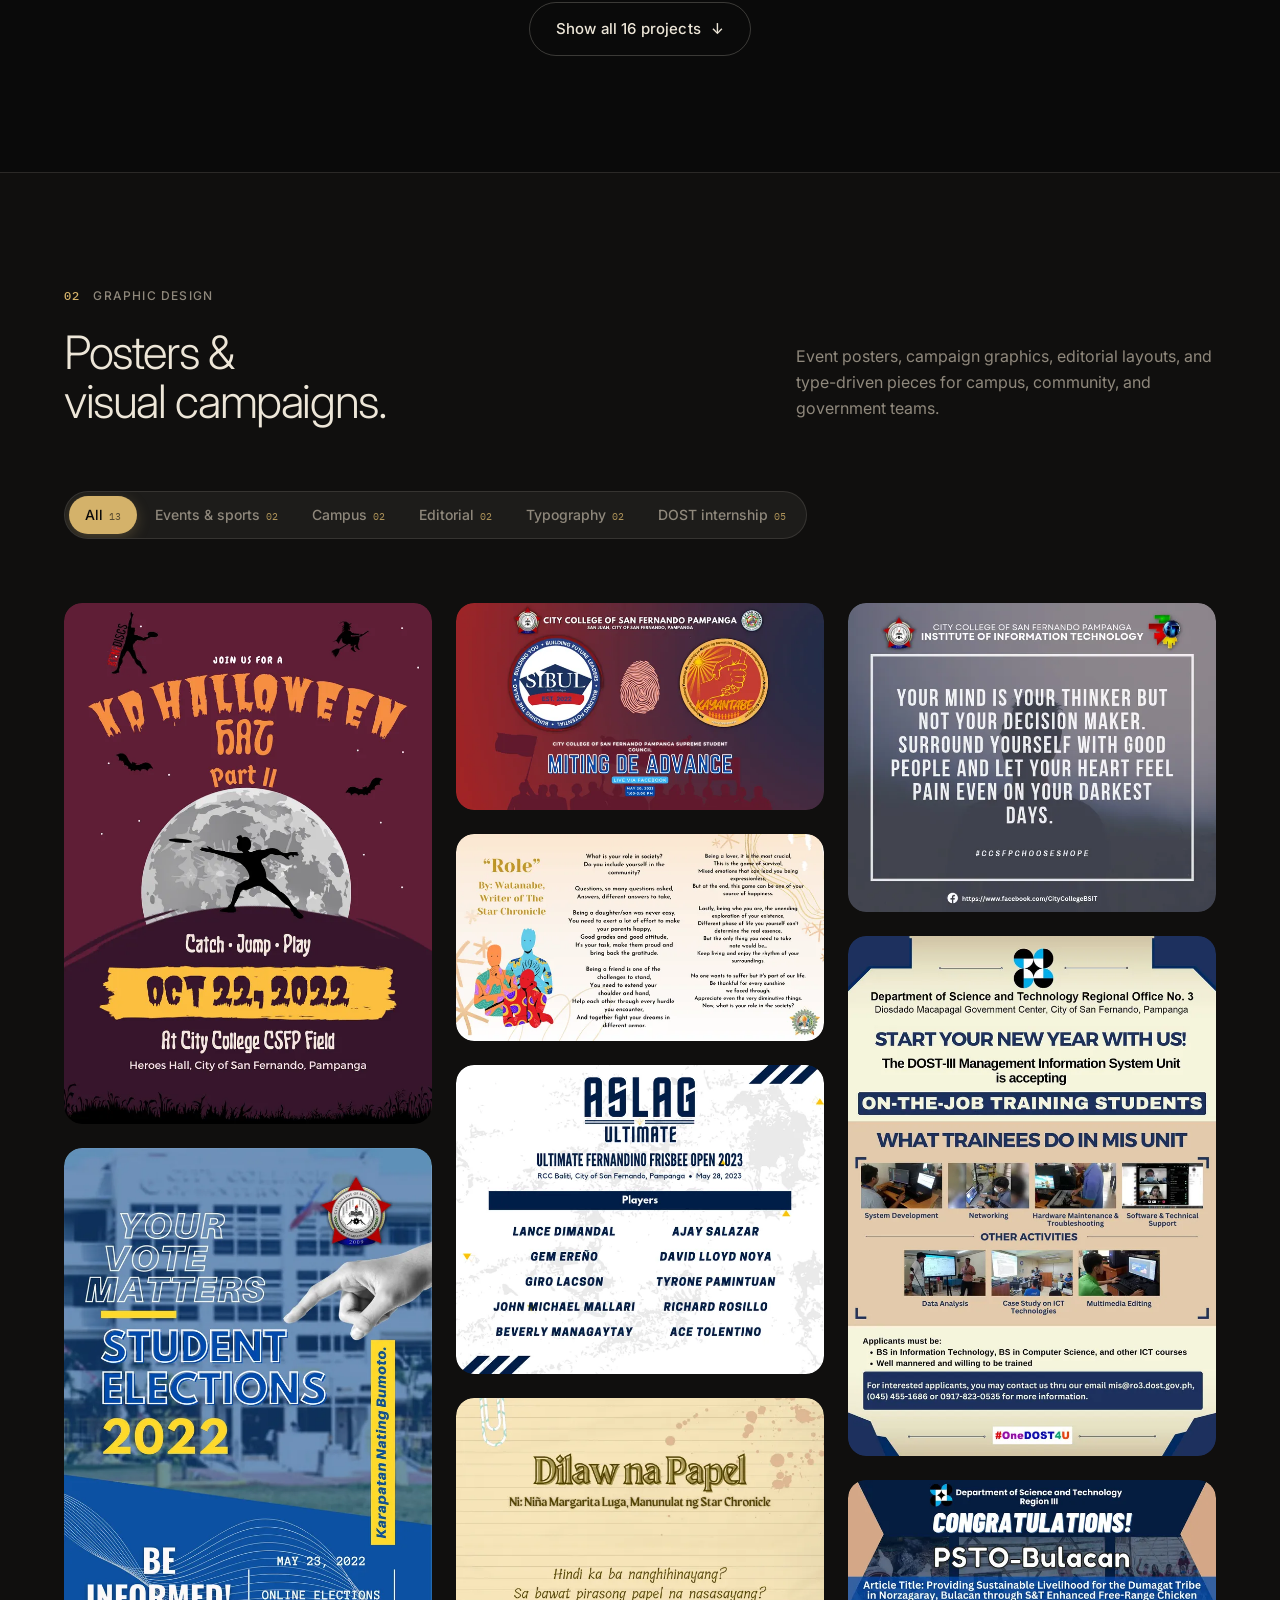
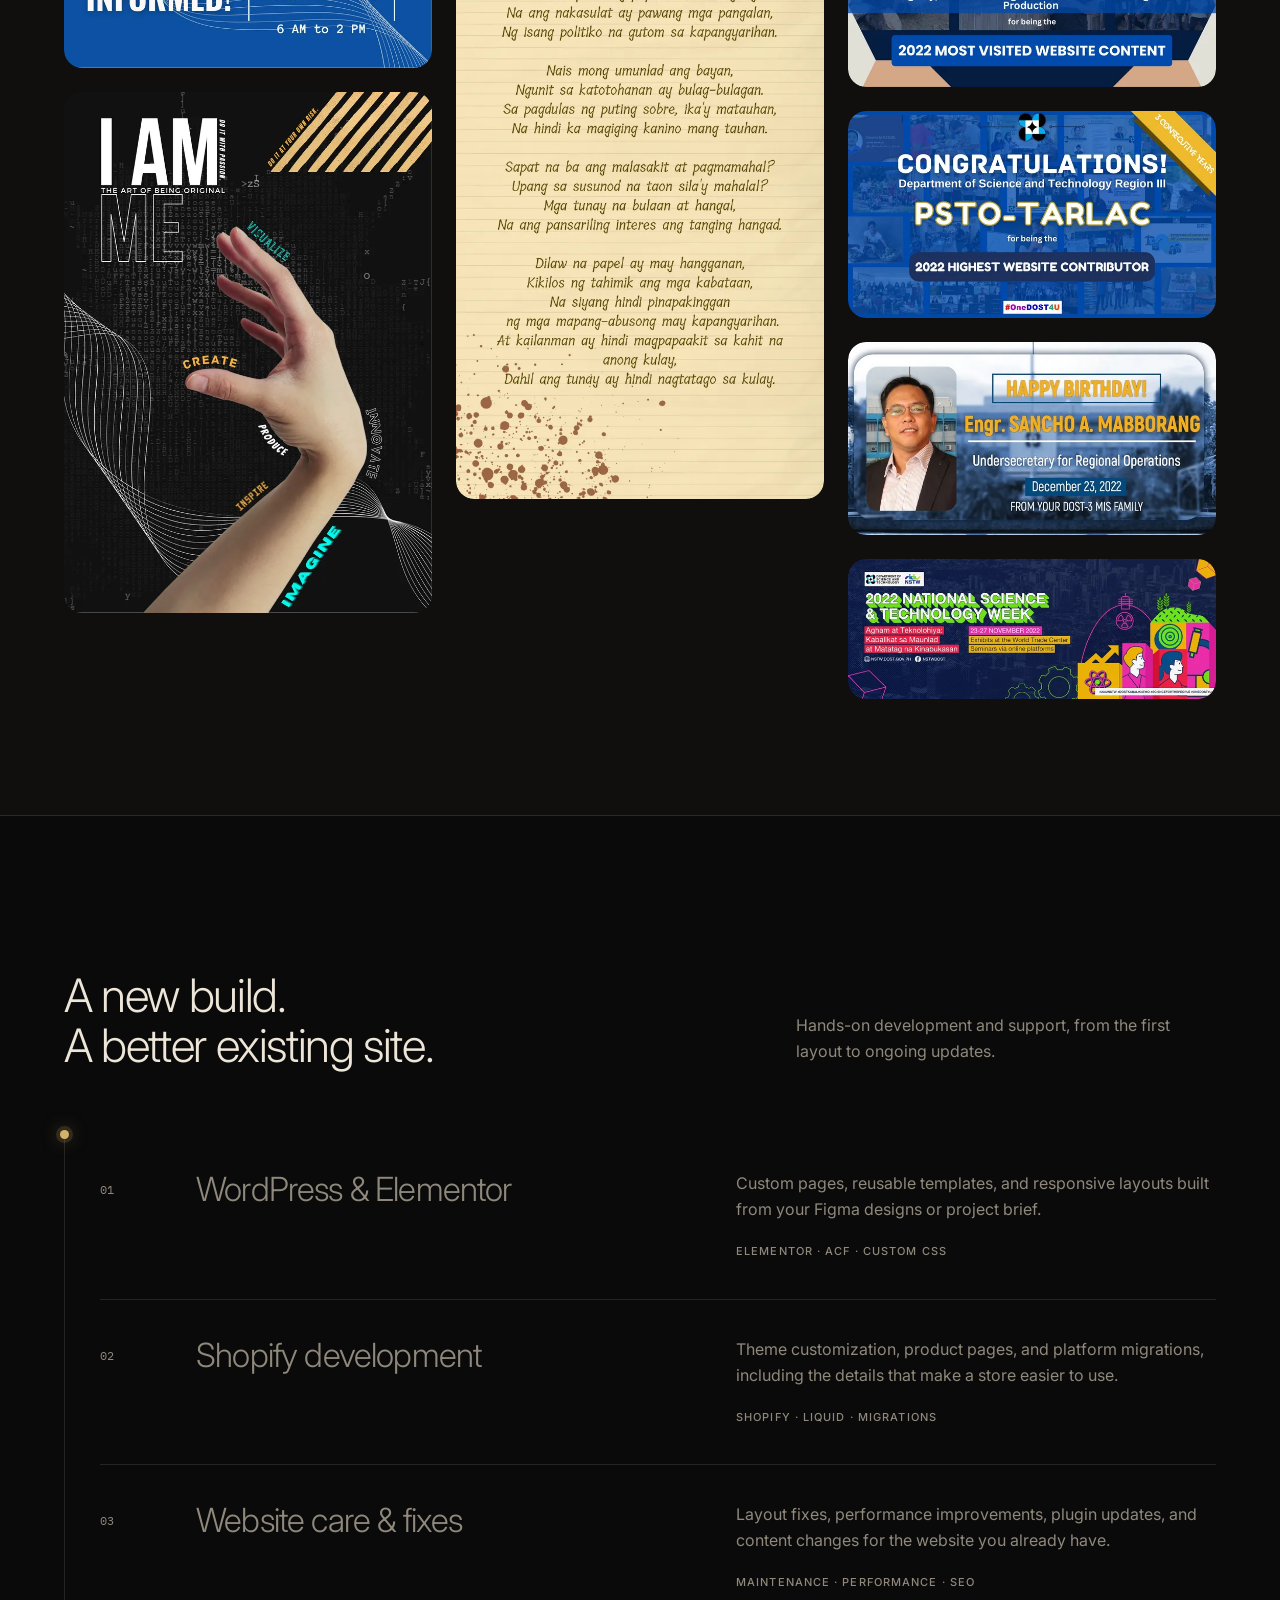
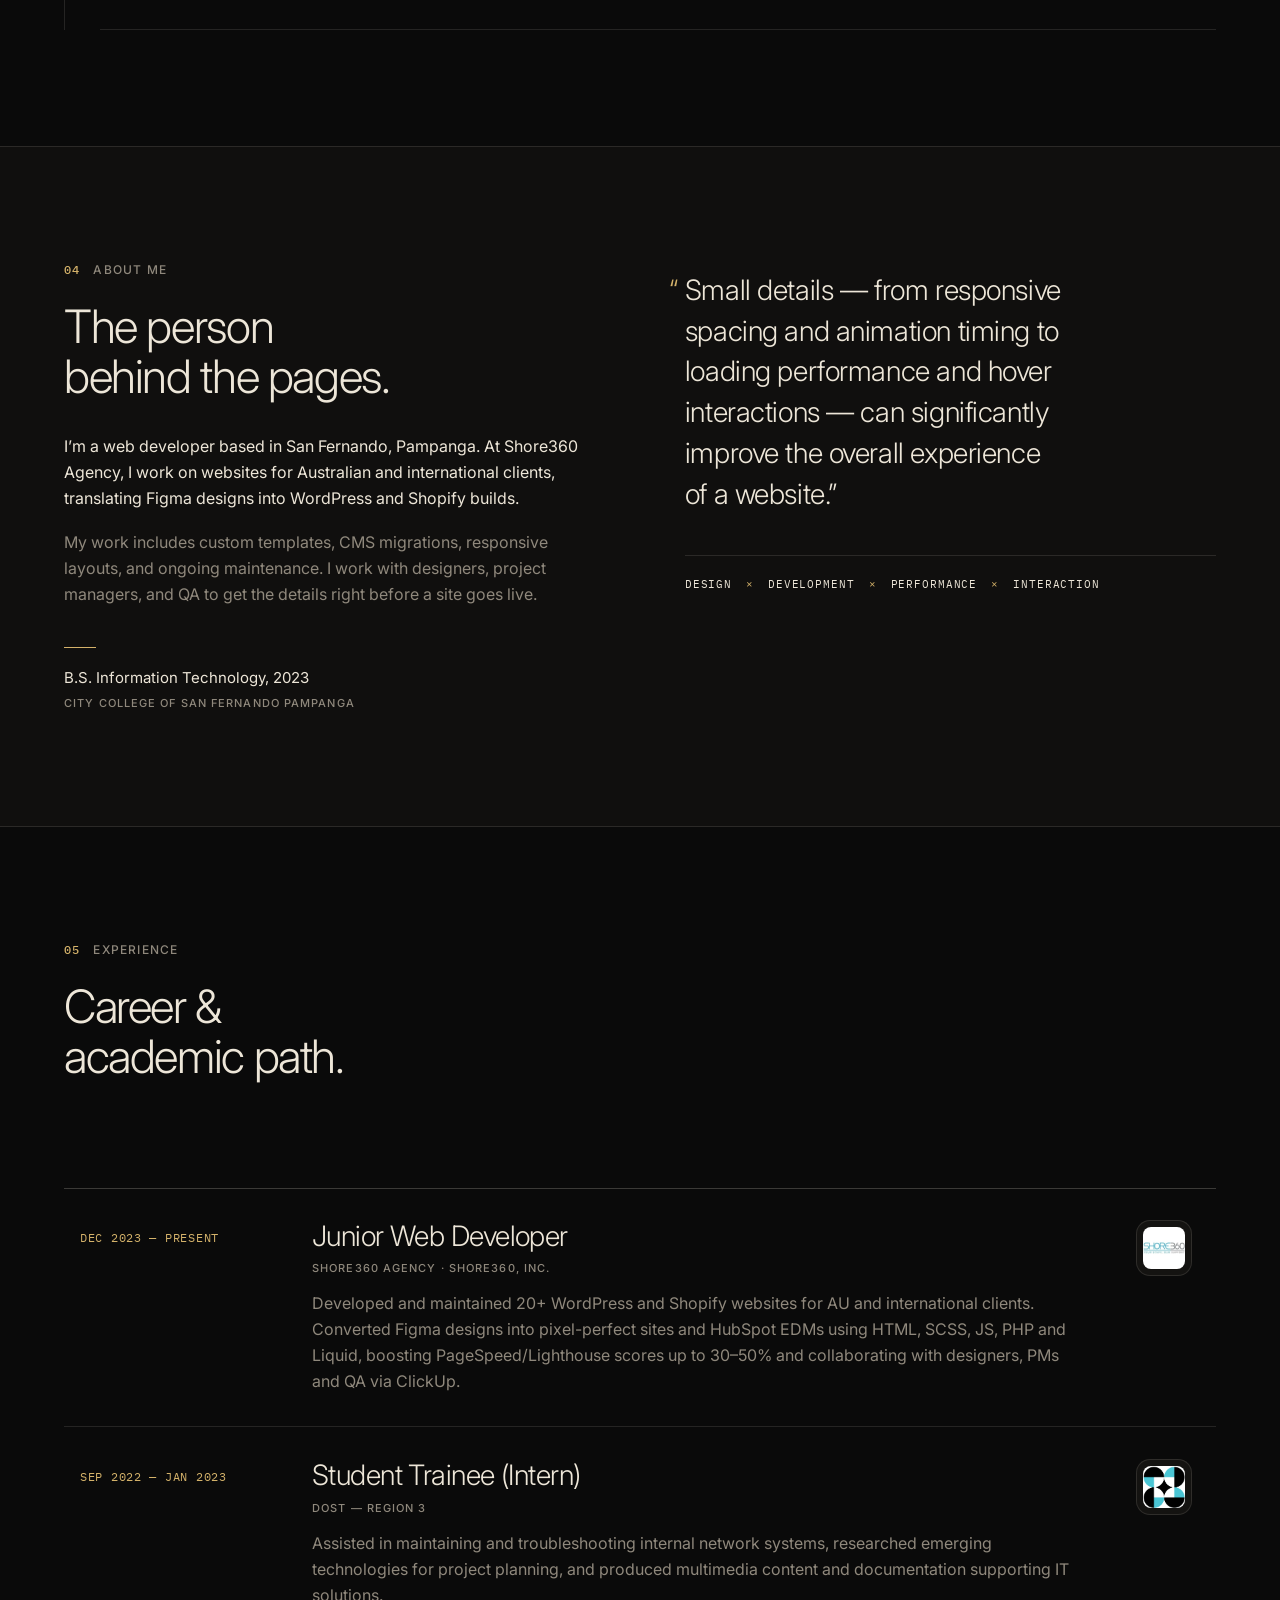
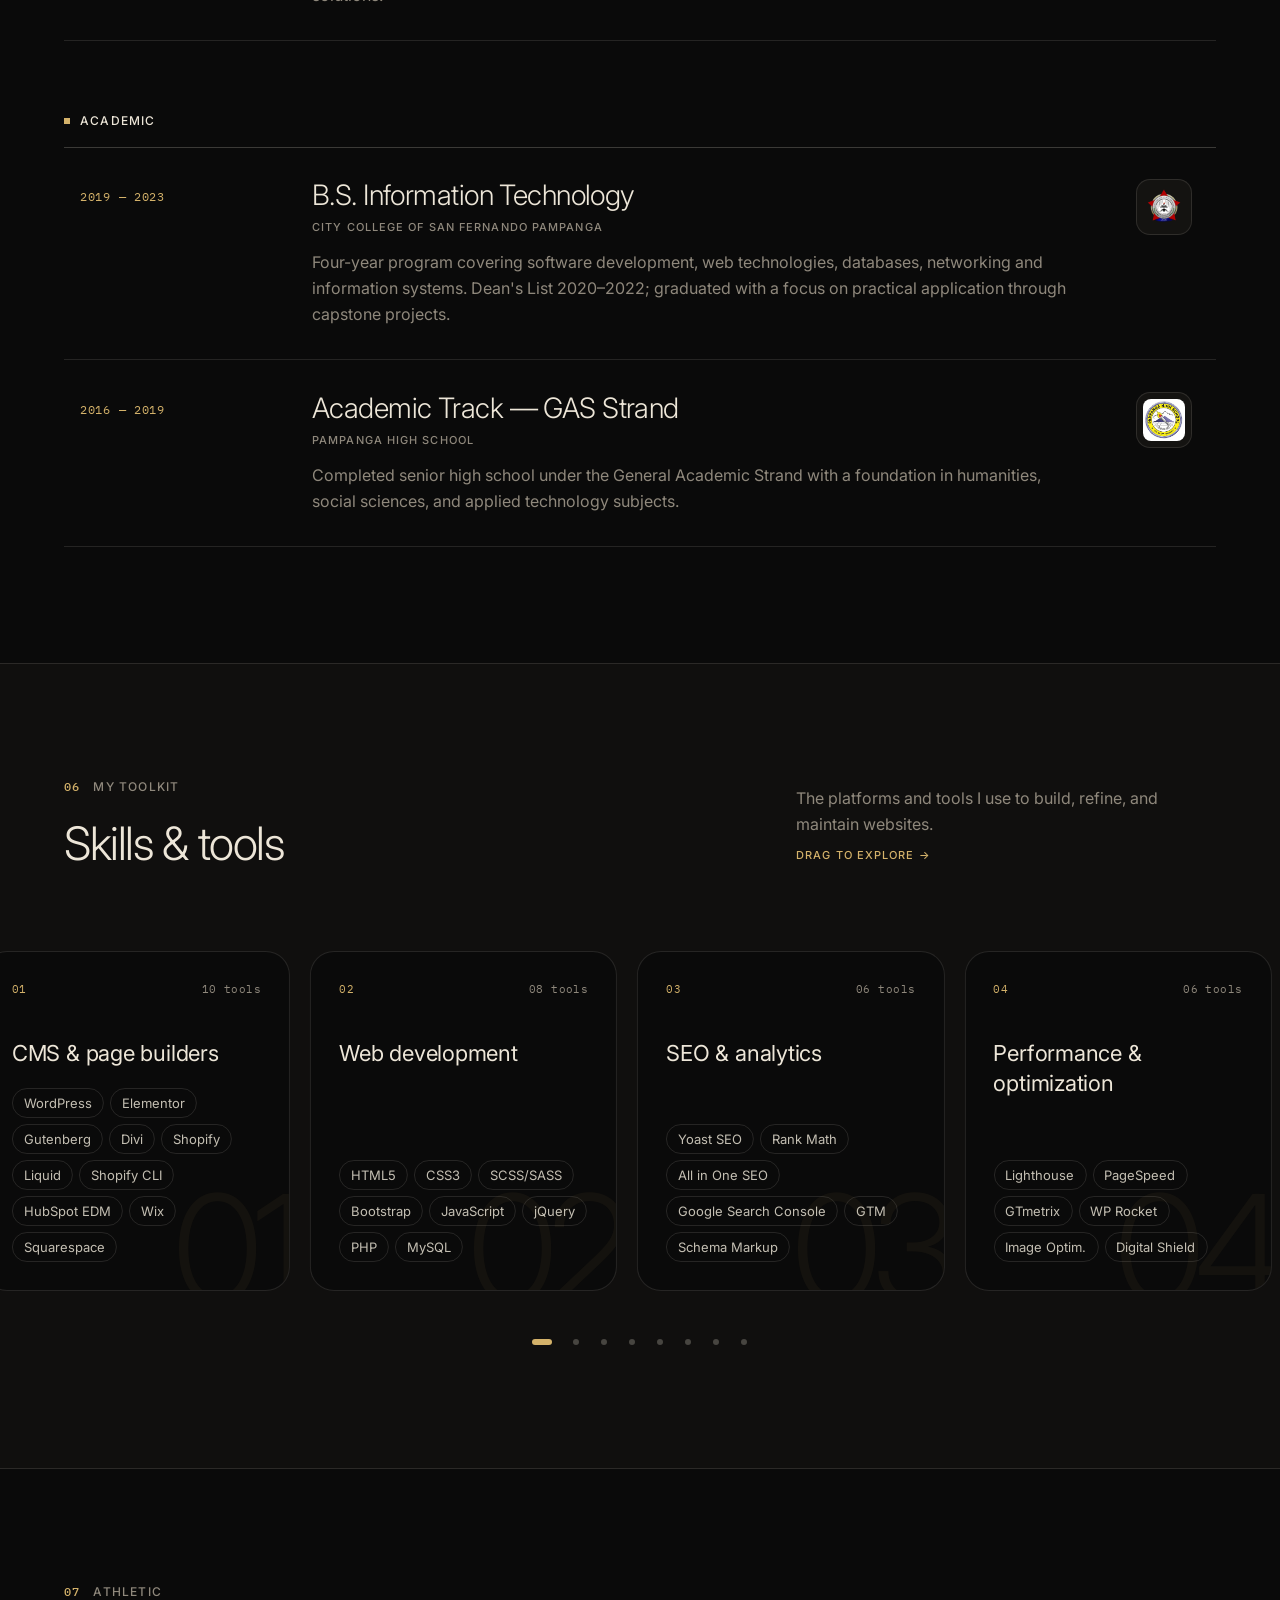
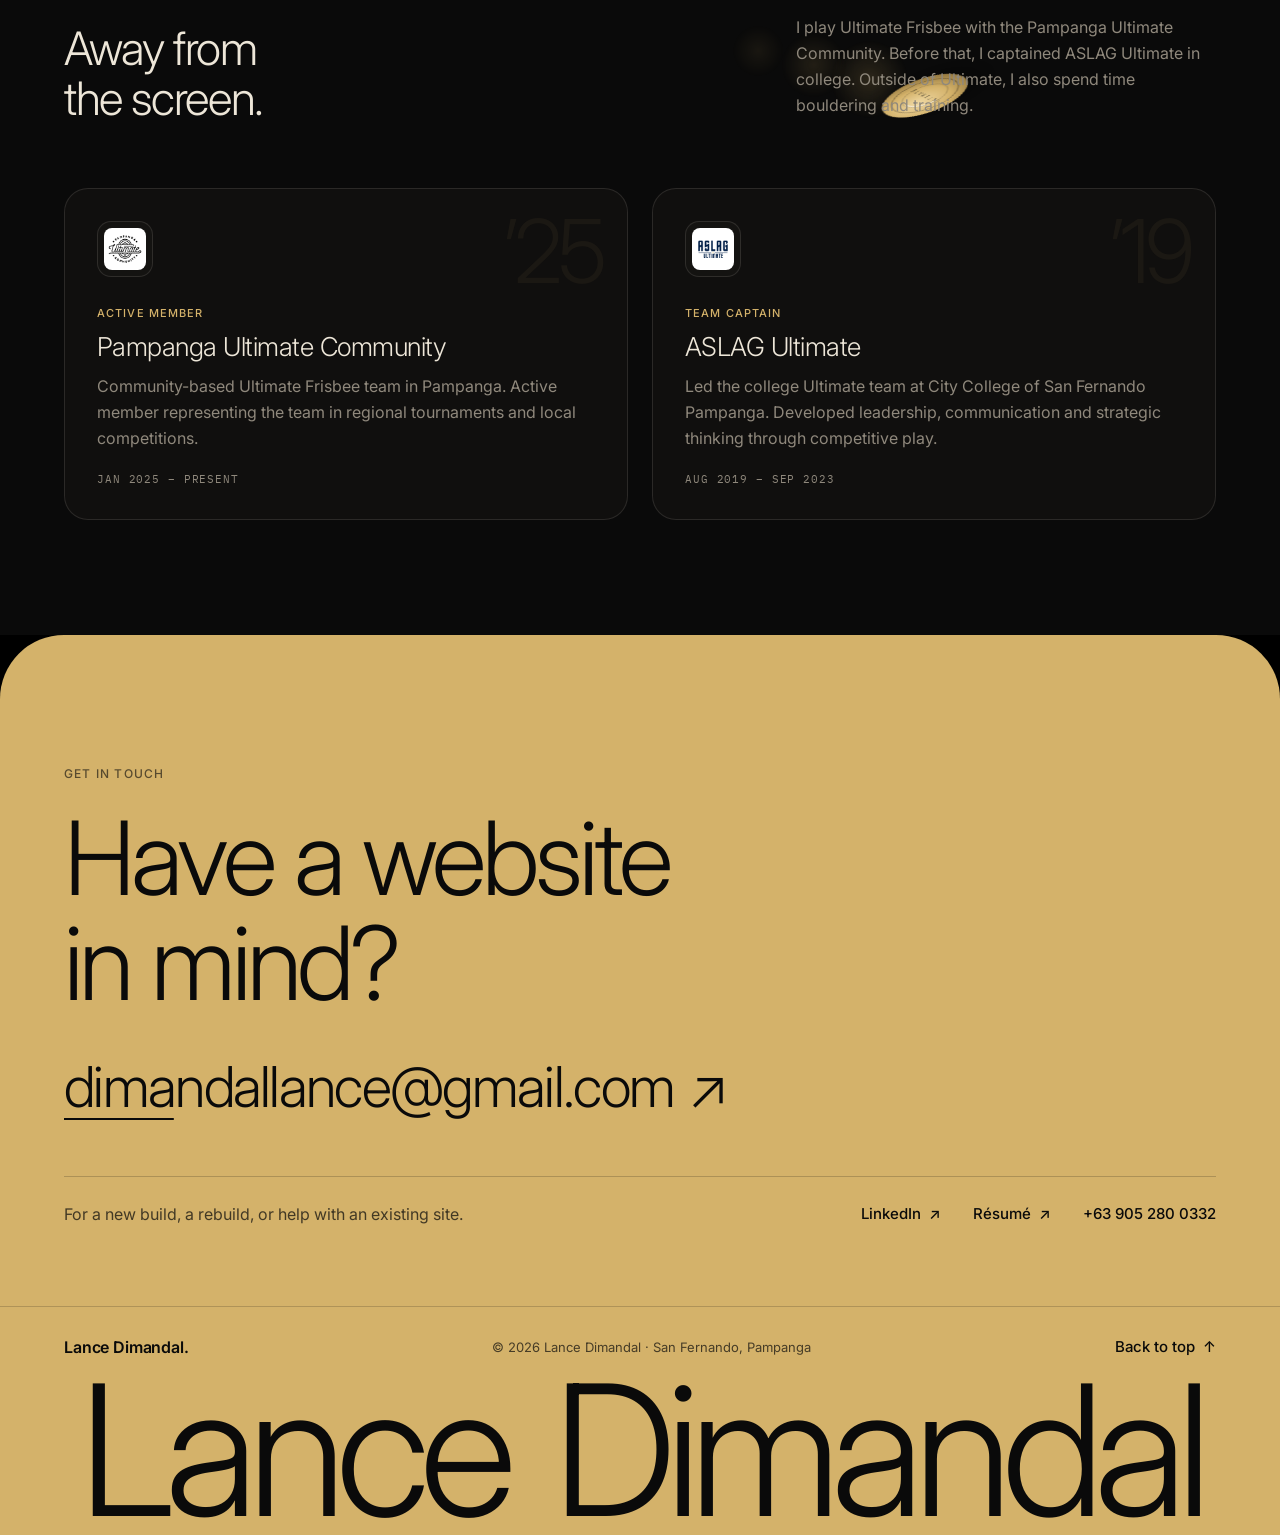
==== commit ca41fee5: "iOS-style dragging for the toolkit cards - Press: cards sink to .97 on a spring; a 'Drag' cursor (← " ====
--- a/index.html
+++ b/index.html
@@ -26,8 +26,8 @@
   <link rel="preconnect" href="https://fonts.googleapis.com">
   <link rel="preconnect" href="https://fonts.gstatic.com" crossorigin>
   <link href="https://fonts.googleapis.com/css2?family=Inter:wght@300;400;500;600&family=IBM+Plex+Mono:wght@400;500&display=swap" rel="stylesheet">
-  <link rel="stylesheet" href="css/styles.css?v=2026-11-16j">
-  <script src="js/main.js?v=2026-11-16j" defer></script>
+  <link rel="stylesheet" href="css/styles.css?v=2026-11-16k">
+  <script src="js/main.js?v=2026-11-16k" defer></script>
 </head>
 <body>
   <a class="skip" href="#main">Skip to content</a>
--- a/css/styles.css
+++ b/css/styles.css
@@ -724,7 +724,16 @@
   width: clamp(268px, 24vw, 340px); min-height: 320px; flex: none; padding: 28px; display: flex; flex-direction: column;
   border: 1px solid var(--hair); border-radius: 24px; background: var(--ink); overflow: hidden;
 }
-.mat-vp.dragging .mat { transition: filter .3s ease; }
+/* While the strip is handled, JS drives each card's transform every frame: no transform transition */
+.mat-vp.manual .mat { transition: filter .3s ease, opacity .8s ease, background-color .3s ease; }
+.mat-vp.manual .mat::before, .mat-vp.manual .mat::after { opacity: 0 !important; }
+/* Page dots: the active one stretches into a gold pill, iOS-style */
+.mat-dots { display: flex; justify-content: center; gap: 6px; margin-top: 22px; }
+.mat-dots button { width: 22px; height: 22px; display: grid; place-items: center; border-radius: 50%; }
+.mat-dots i { display: block; width: 6px; height: 6px; border-radius: 6px; background: rgba(237, 230, 216, .25); transition: width .6s var(--spring), background-color .3s ease; }
+.mat-dots button:hover i { background: rgba(237, 230, 216, .5); }
+.mat-dots button.on i { width: 20px; background: var(--gold); }
+.mat-dots button.on { width: 34px; border-radius: 11px; transition: width .6s var(--spring); }
 .mat:hover { background: #121110; }
 .mat .no { font-size: 11px; color: var(--gold); display: flex; justify-content: space-between; }
 .mat .no b { font-weight: 400; color: var(--muted); }
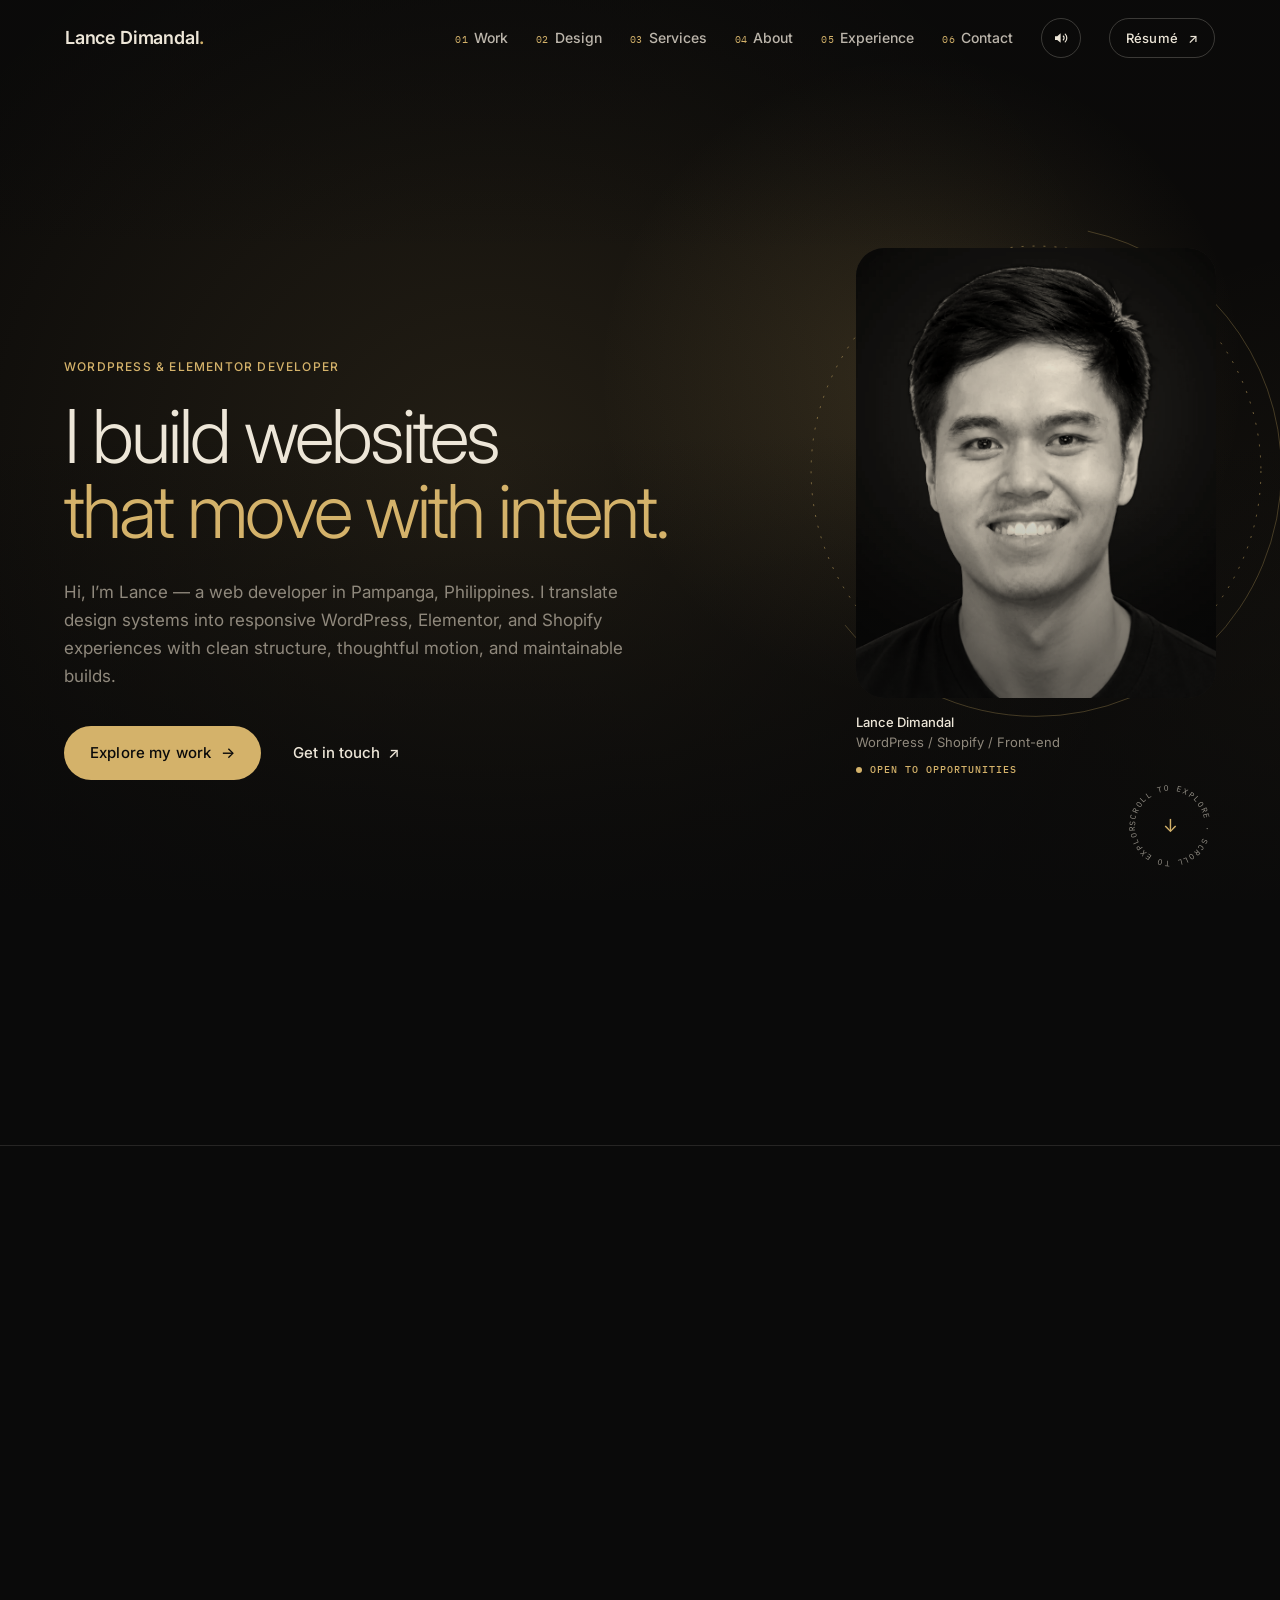
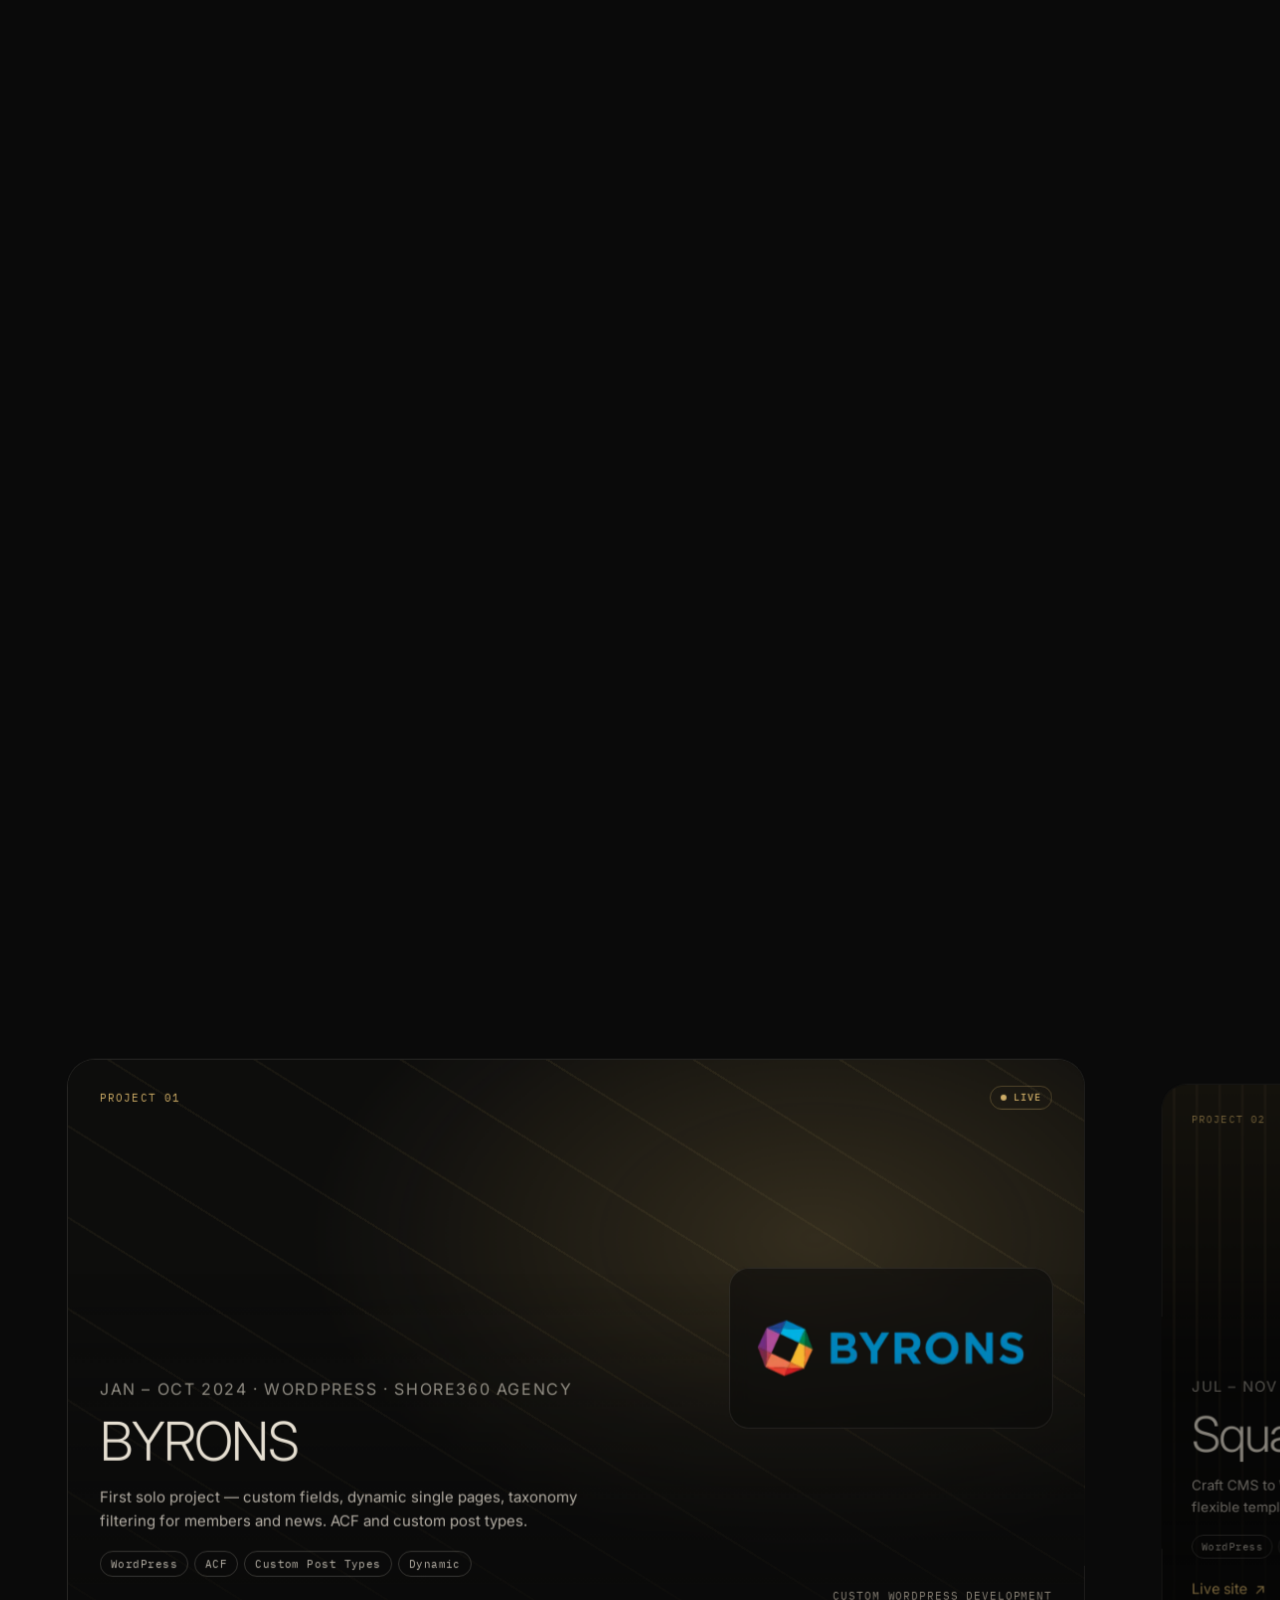
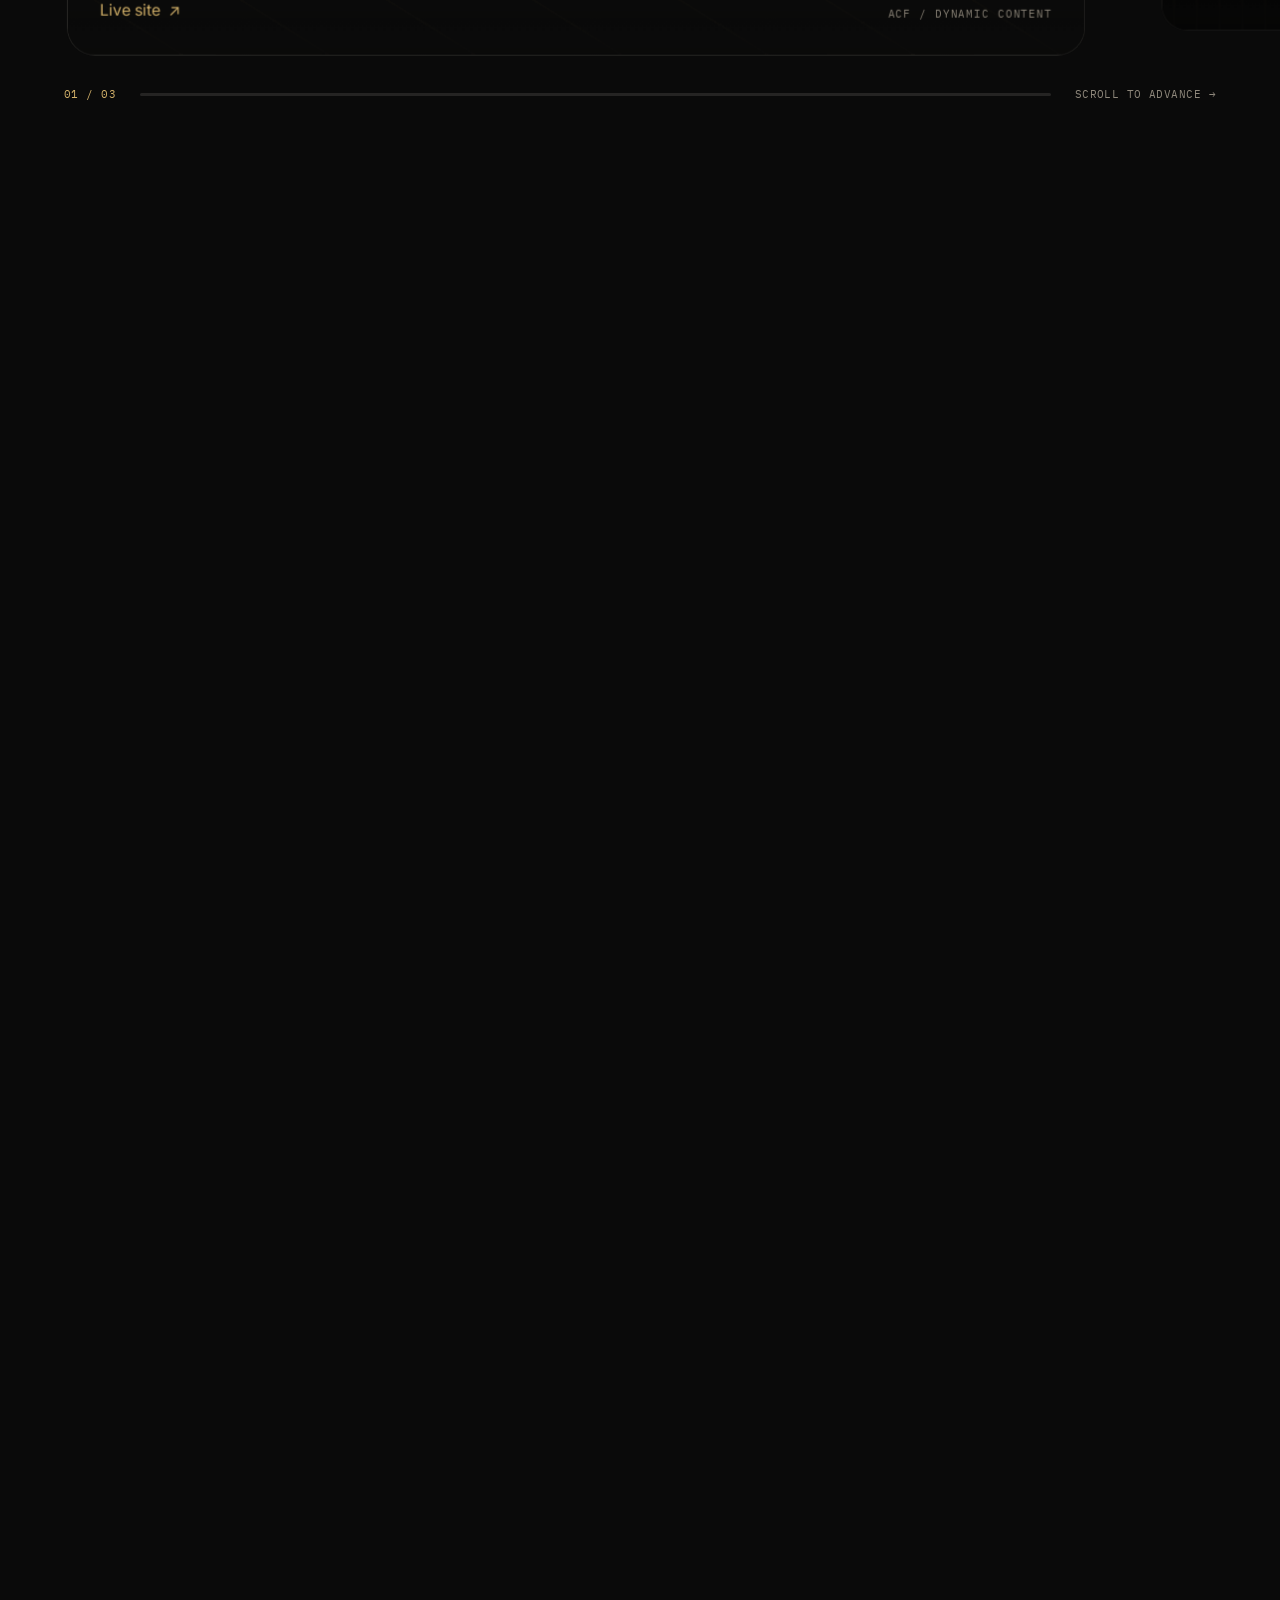
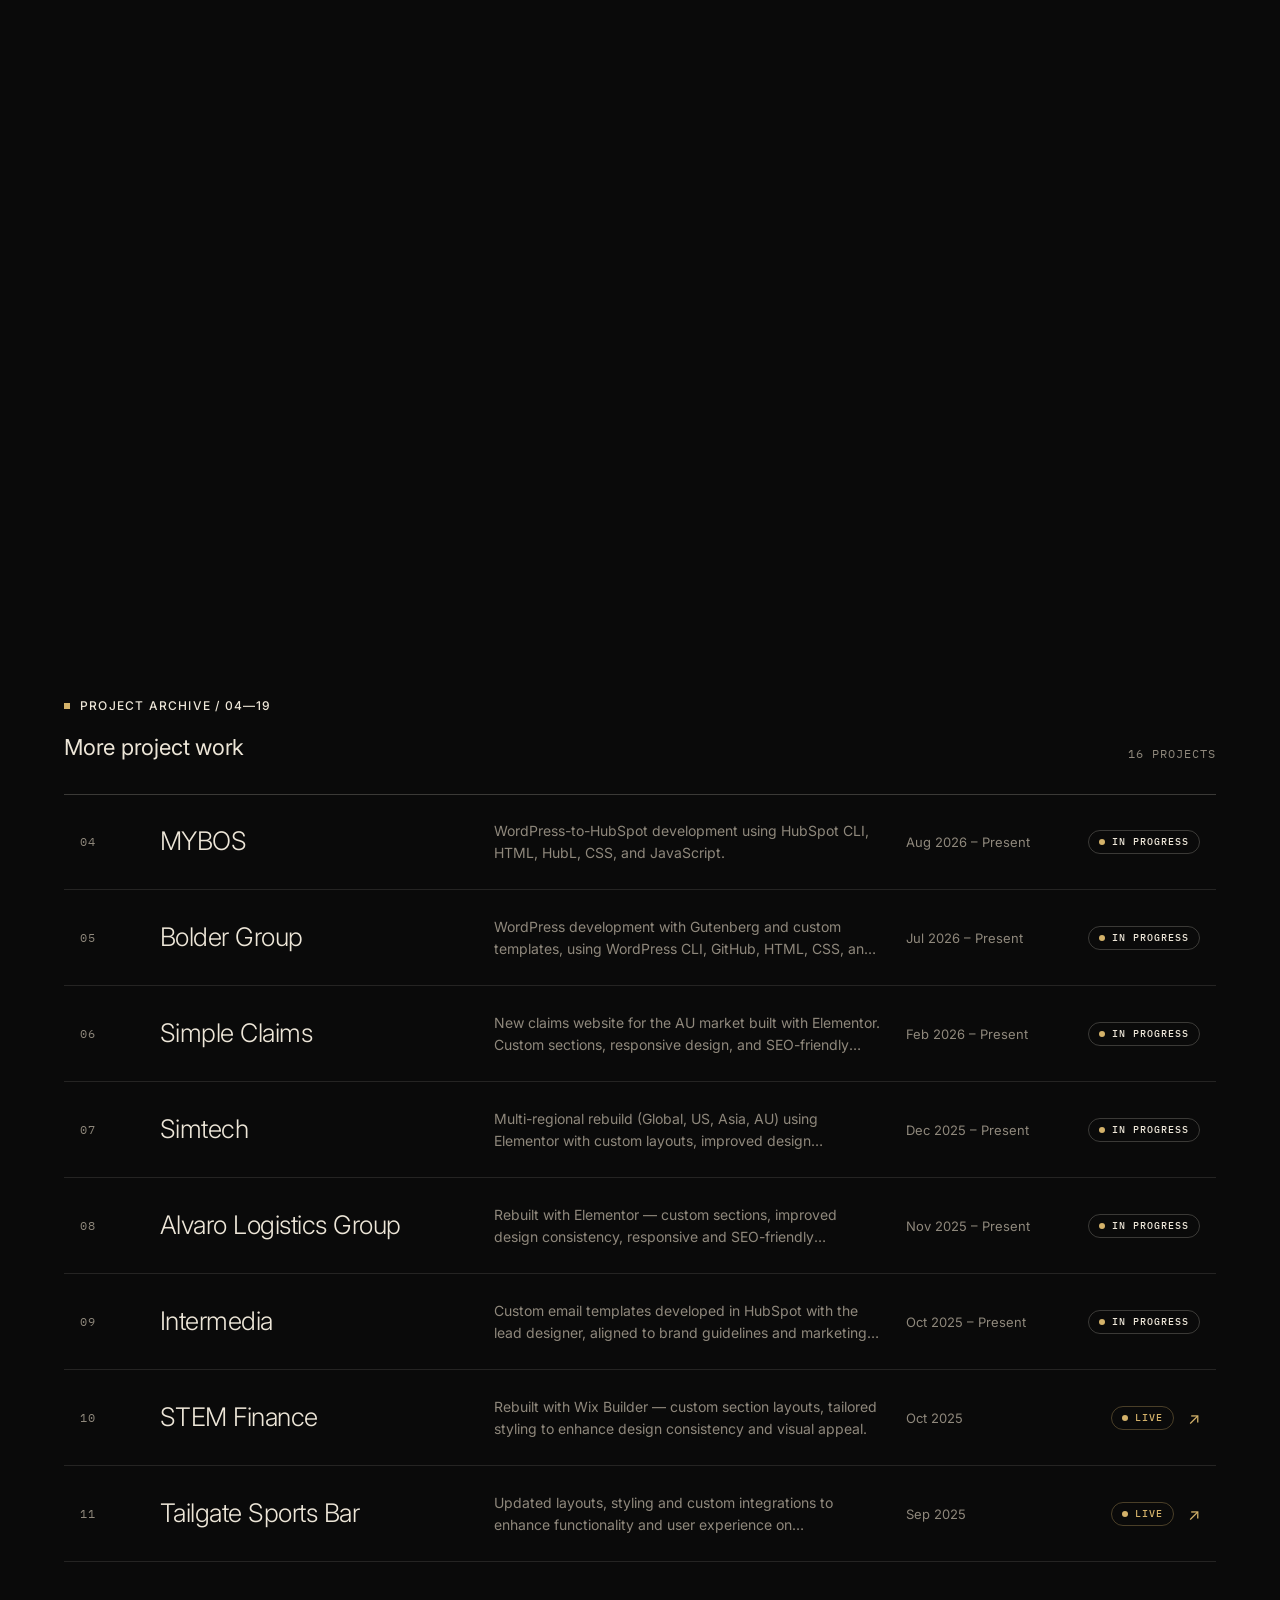
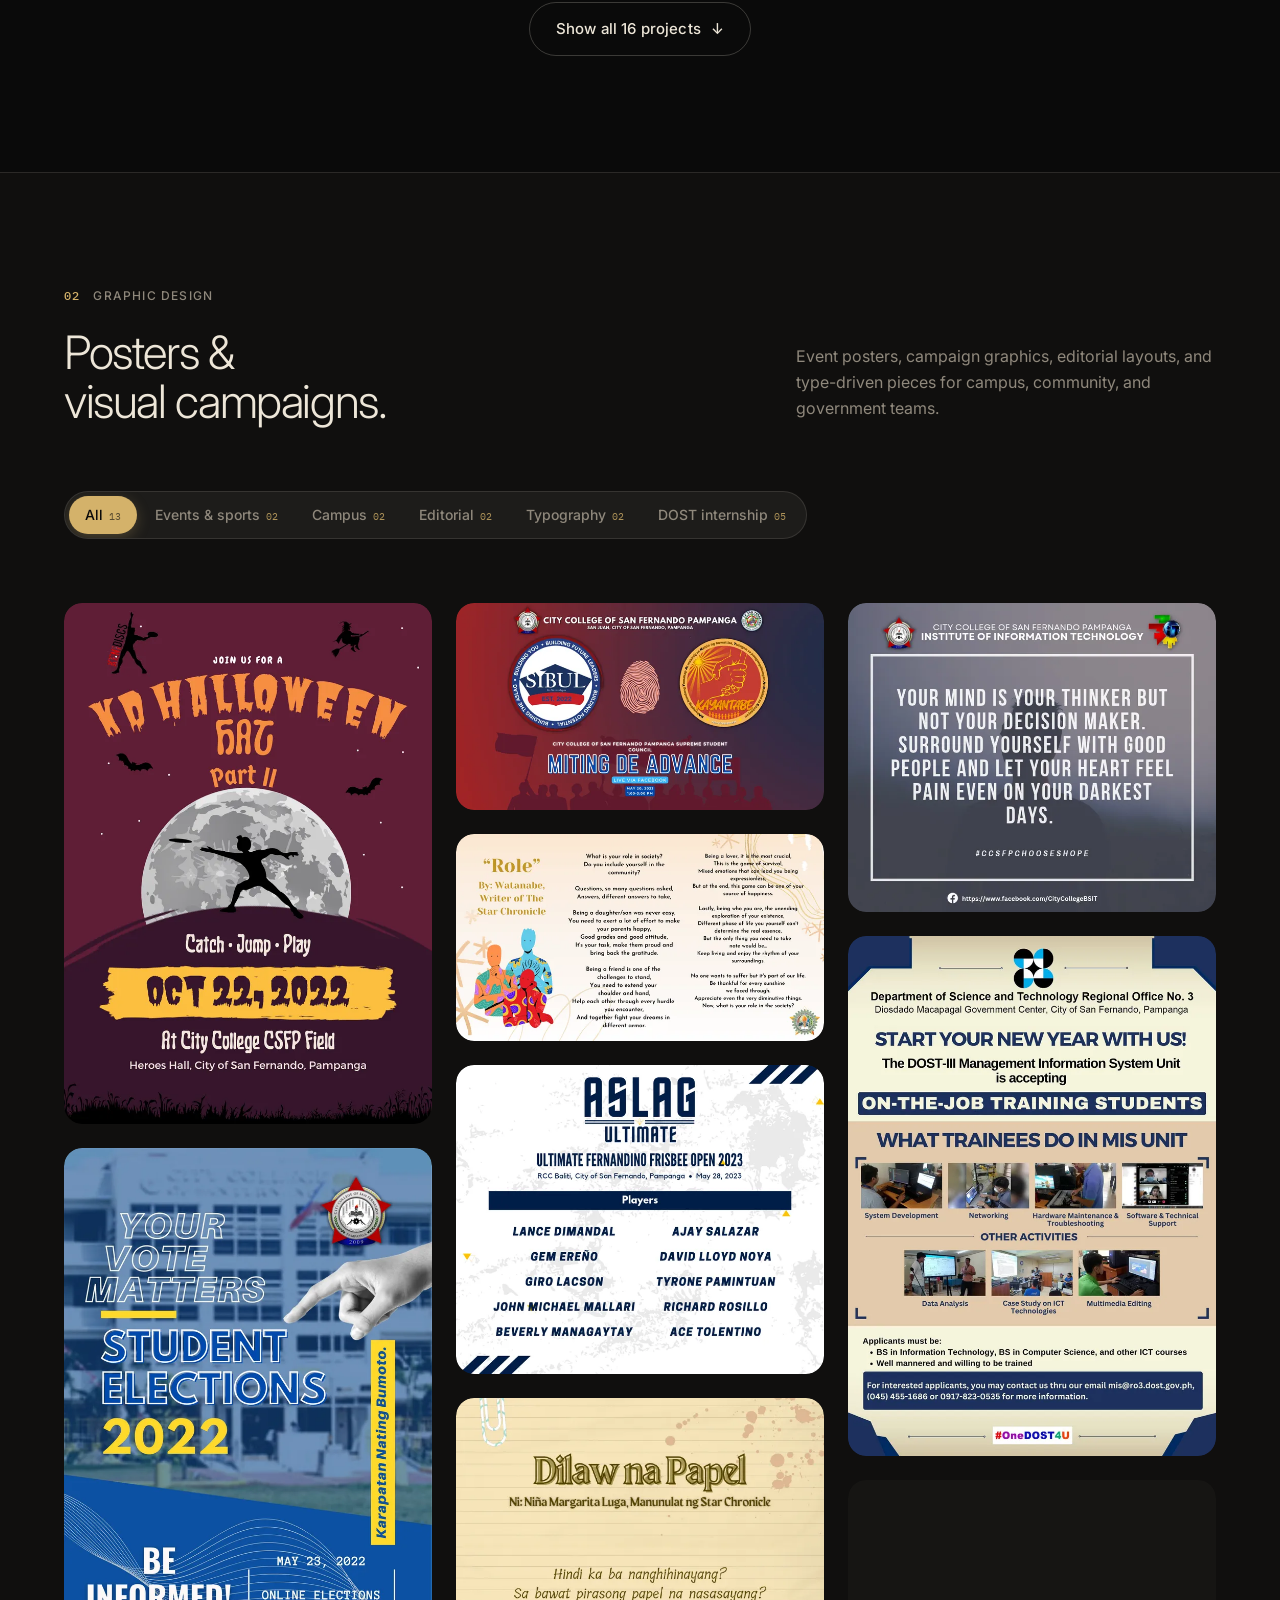
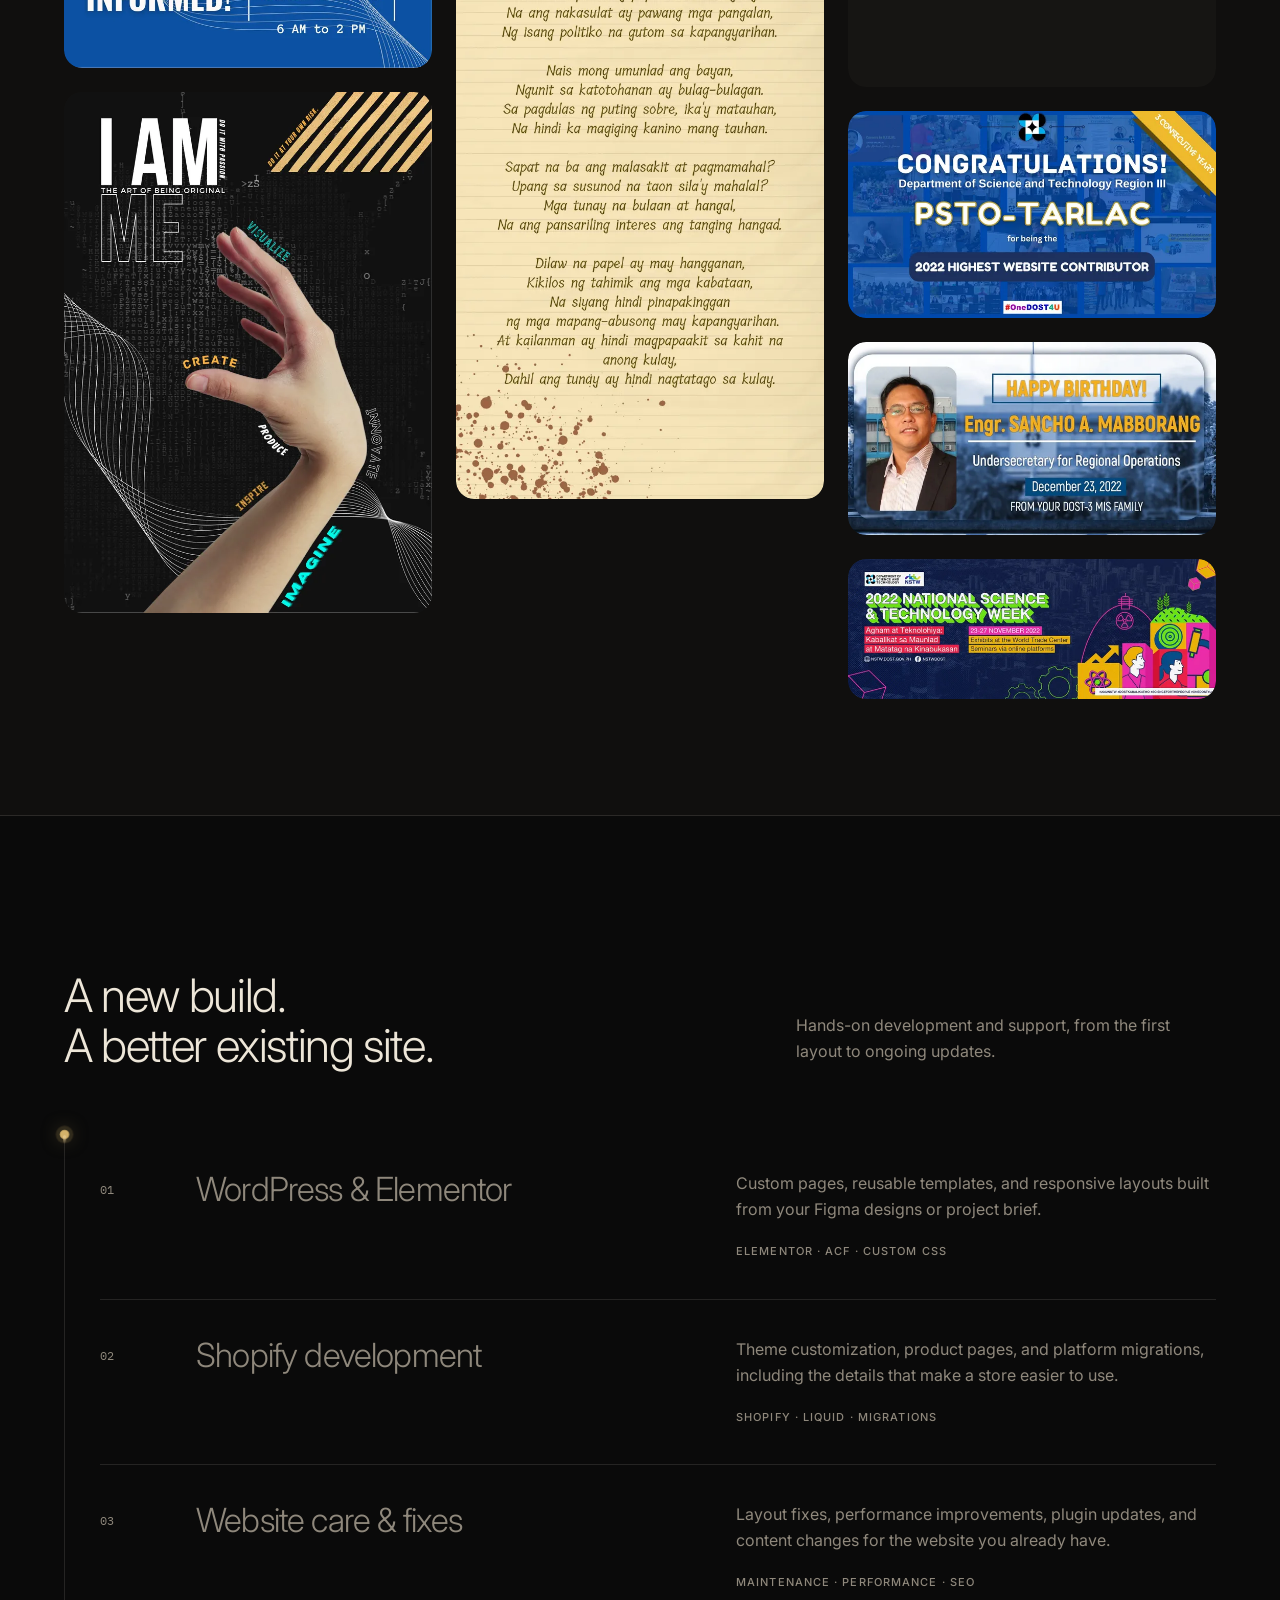
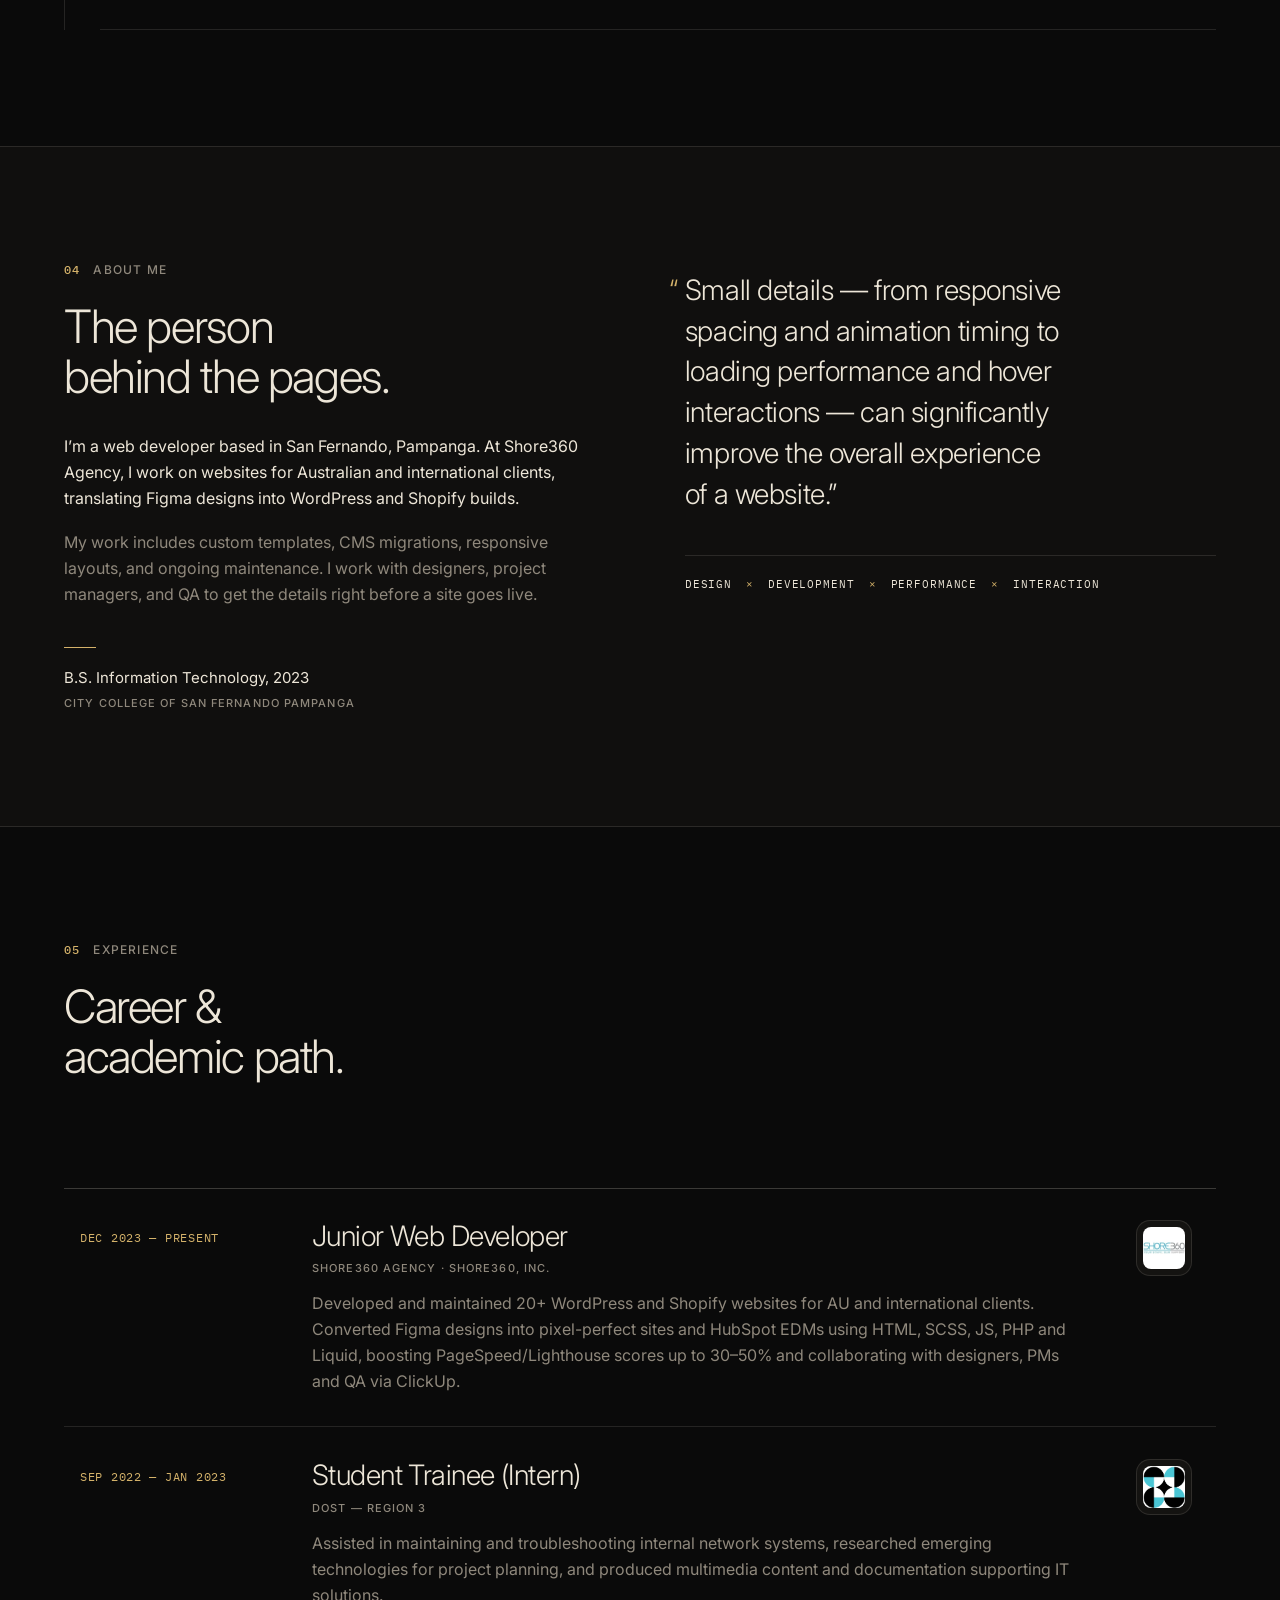
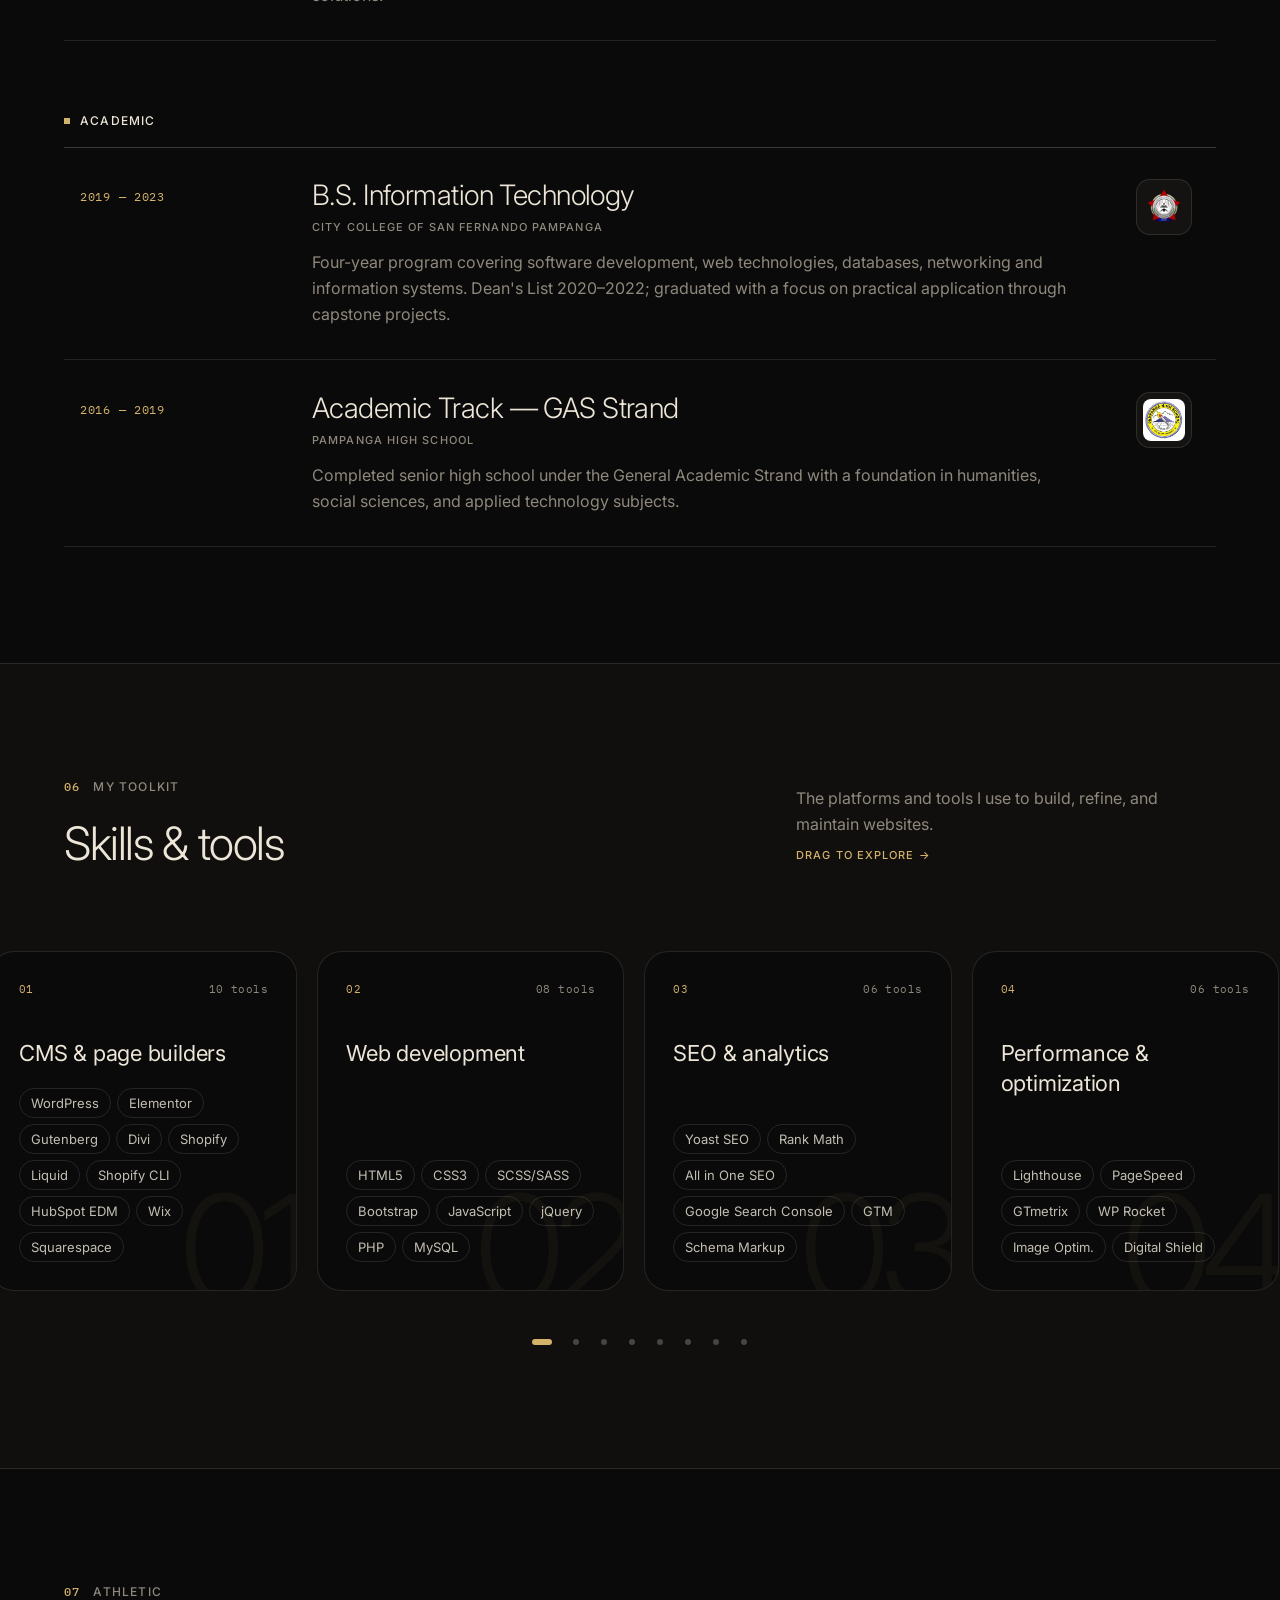
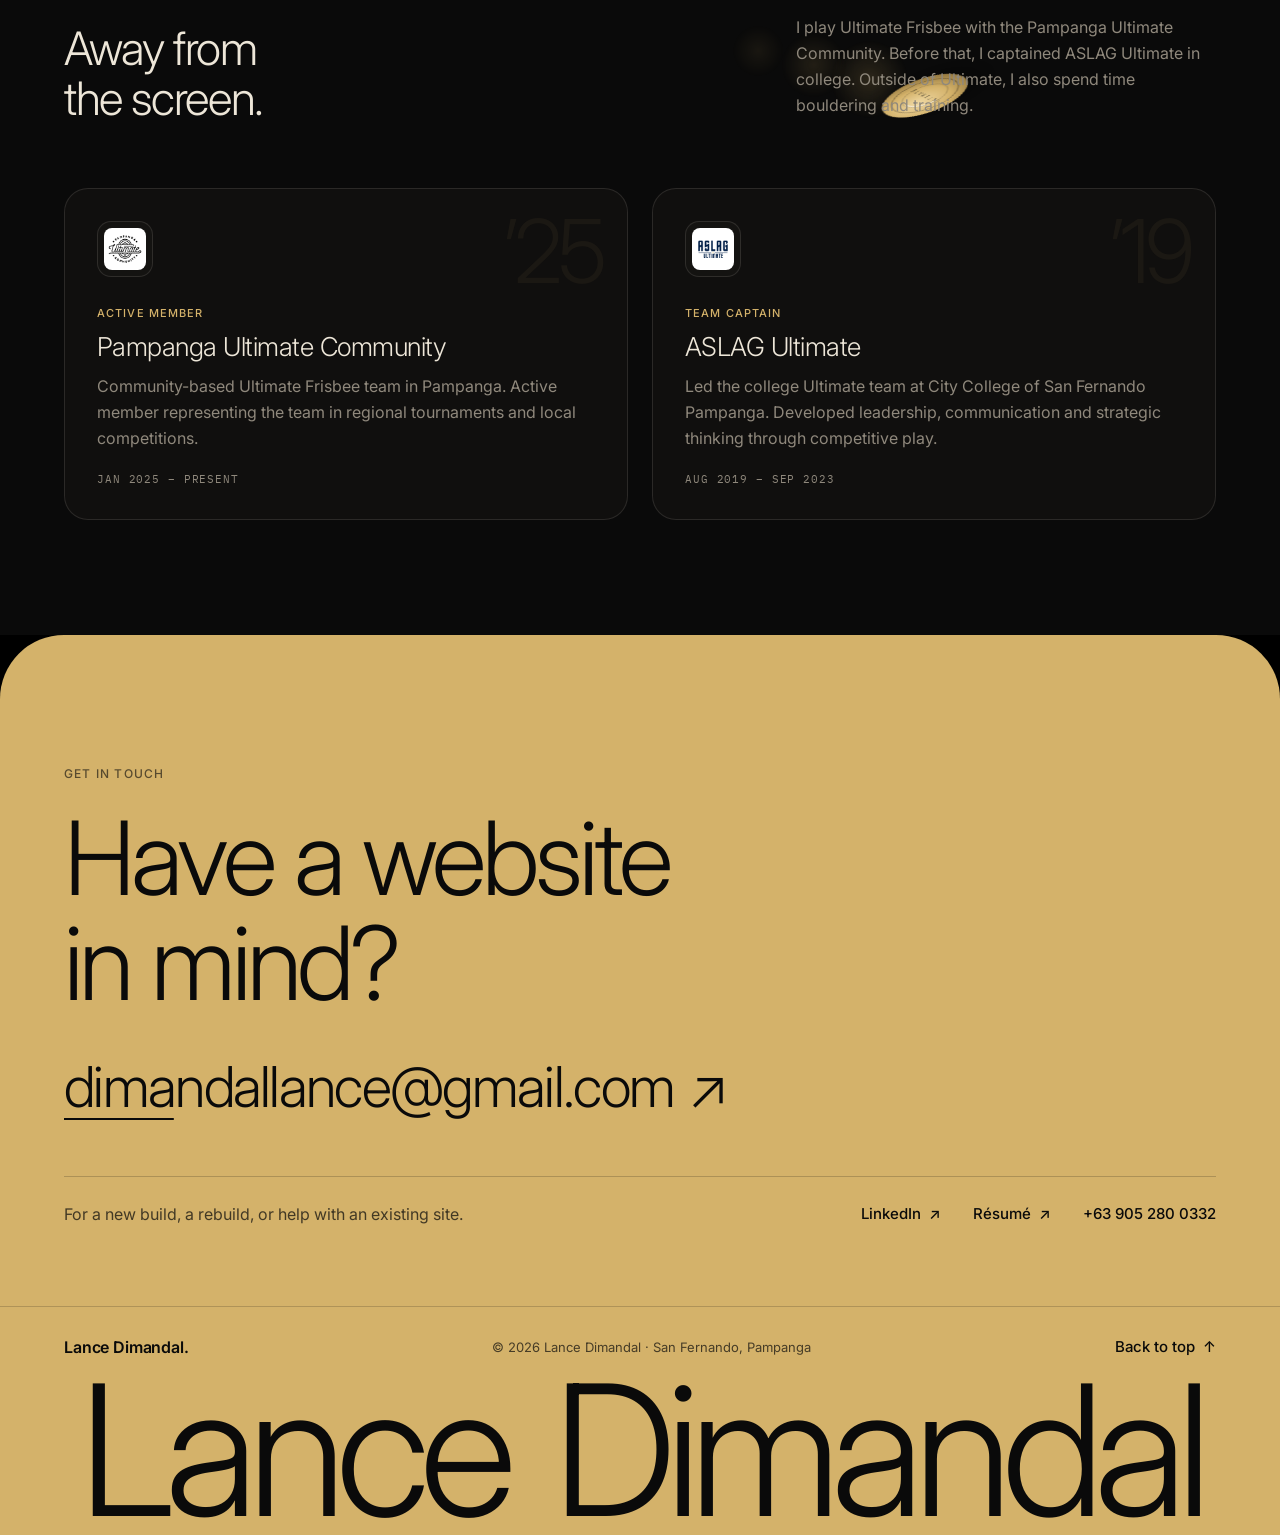
==== commit a07e7970: "Smooth and synced services process line Scroll now only sets a target; each animation frame one shar" ====
--- a/index.html
+++ b/index.html
@@ -26,8 +26,8 @@
   <link rel="preconnect" href="https://fonts.googleapis.com">
   <link rel="preconnect" href="https://fonts.gstatic.com" crossorigin>
   <link href="https://fonts.googleapis.com/css2?family=Inter:wght@300;400;500;600&family=IBM+Plex+Mono:wght@400;500&display=swap" rel="stylesheet">
-  <link rel="stylesheet" href="css/styles.css?v=2026-11-16k">
-  <script src="js/main.js?v=2026-11-16k" defer></script>
+  <link rel="stylesheet" href="css/styles.css?v=2026-11-16l">
+  <script src="js/main.js?v=2026-11-16l" defer></script>
 </head>
 <body>
   <a class="skip" href="#main">Skip to content</a>
--- a/css/styles.css
+++ b/css/styles.css
@@ -662,6 +662,12 @@
 html:not(.m-full) .proc .fill { transform: none; }
 /* The head is moved with a transform in the same frame as the fill — no transition, so it can never lag */
 .proc .head { position: absolute; left: -4px; top: -4.5px; width: 9px; height: 9px; border-radius: 50%; background: var(--gold); box-shadow: 0 0 0 4px rgba(212, 178, 106, .15), 0 0 18px rgba(212, 178, 106, .6); transform: translate3d(0, 0, 0); will-change: transform; }
+/* Comet tail: grows with scroll speed behind the head (above it going down, below it going up) */
+.proc .head::before {
+  content: ""; position: absolute; left: 50%; bottom: 50%; width: 3px; margin-left: -1.5px; height: var(--tail, 0px); border-radius: 3px;
+  background: linear-gradient(to top, rgba(228, 200, 142, .95), rgba(212, 178, 106, 0)); pointer-events: none;
+}
+.proc .head.up::before { bottom: auto; top: 50%; background: linear-gradient(to bottom, rgba(228, 200, 142, .95), rgba(212, 178, 106, 0)); }
 .proc .fill { will-change: transform; }
 html:not(.m-full) .proc .head { display: none; }
 .step {
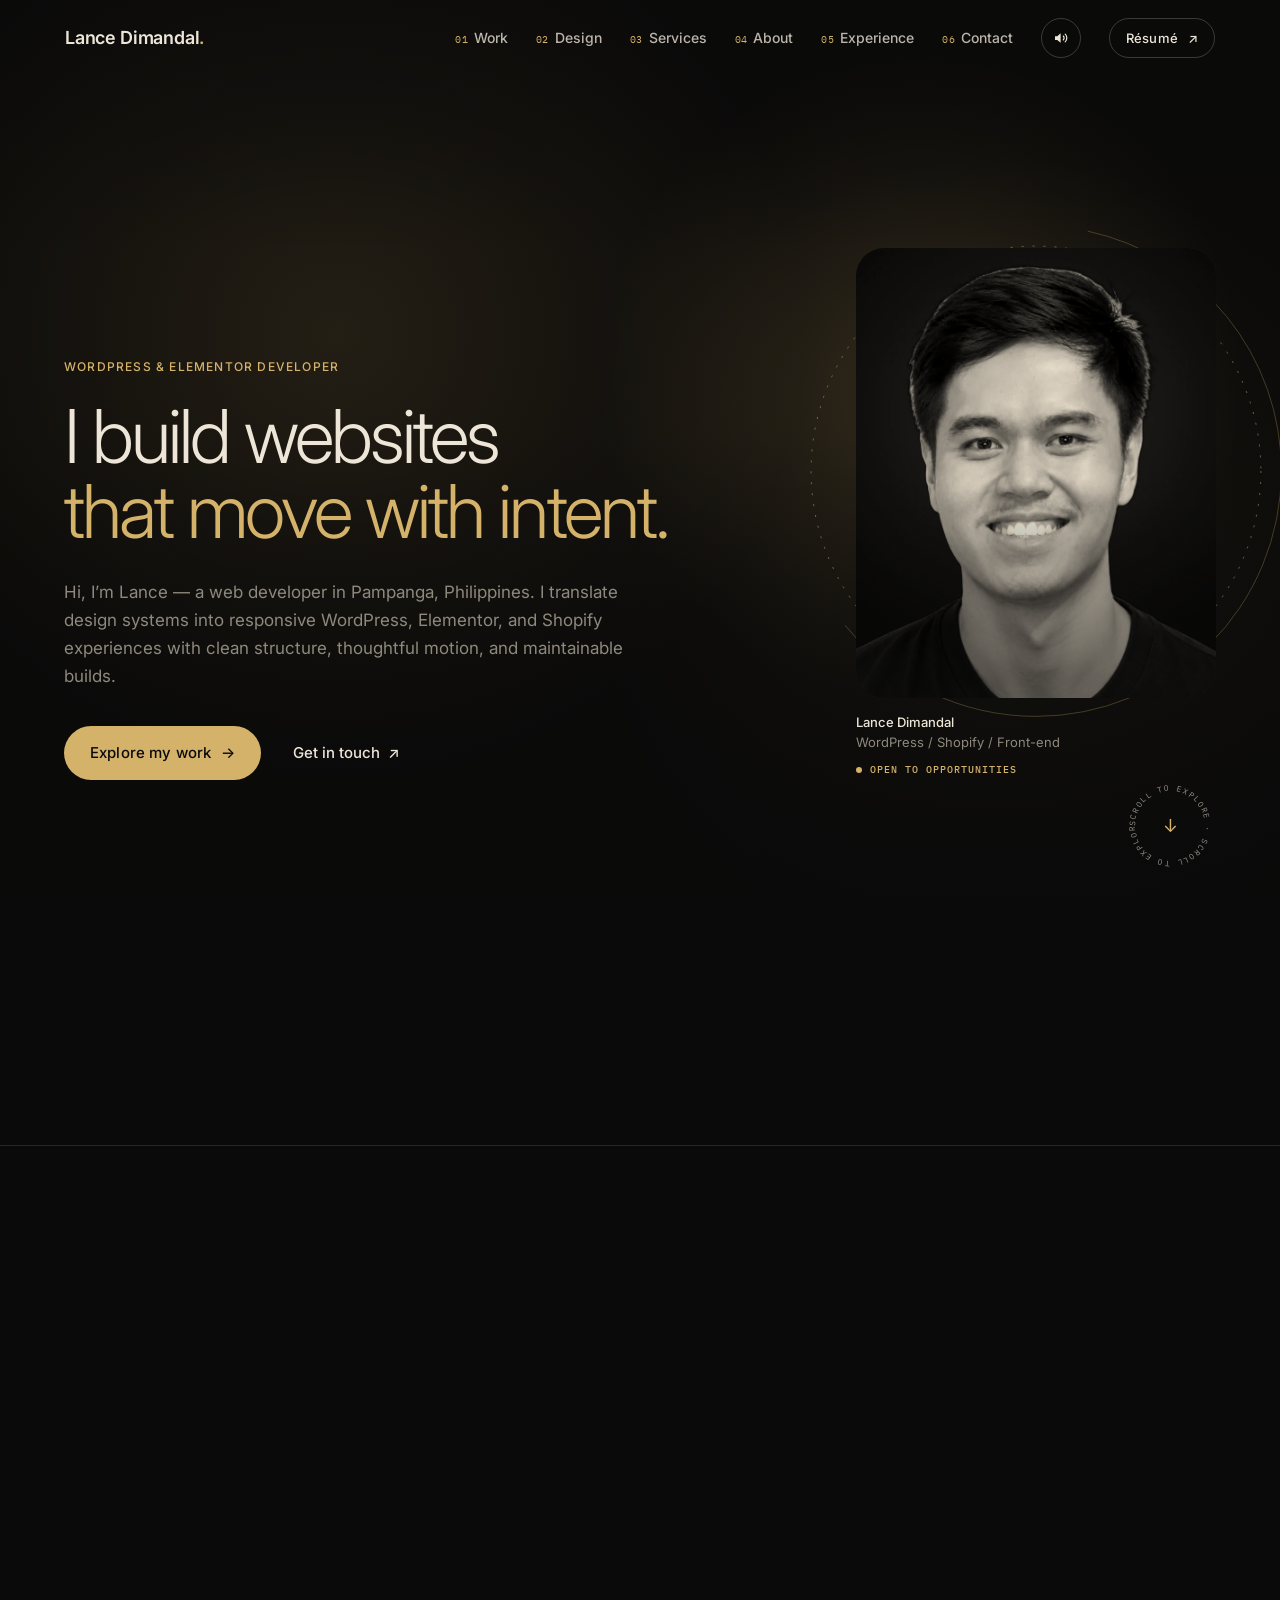
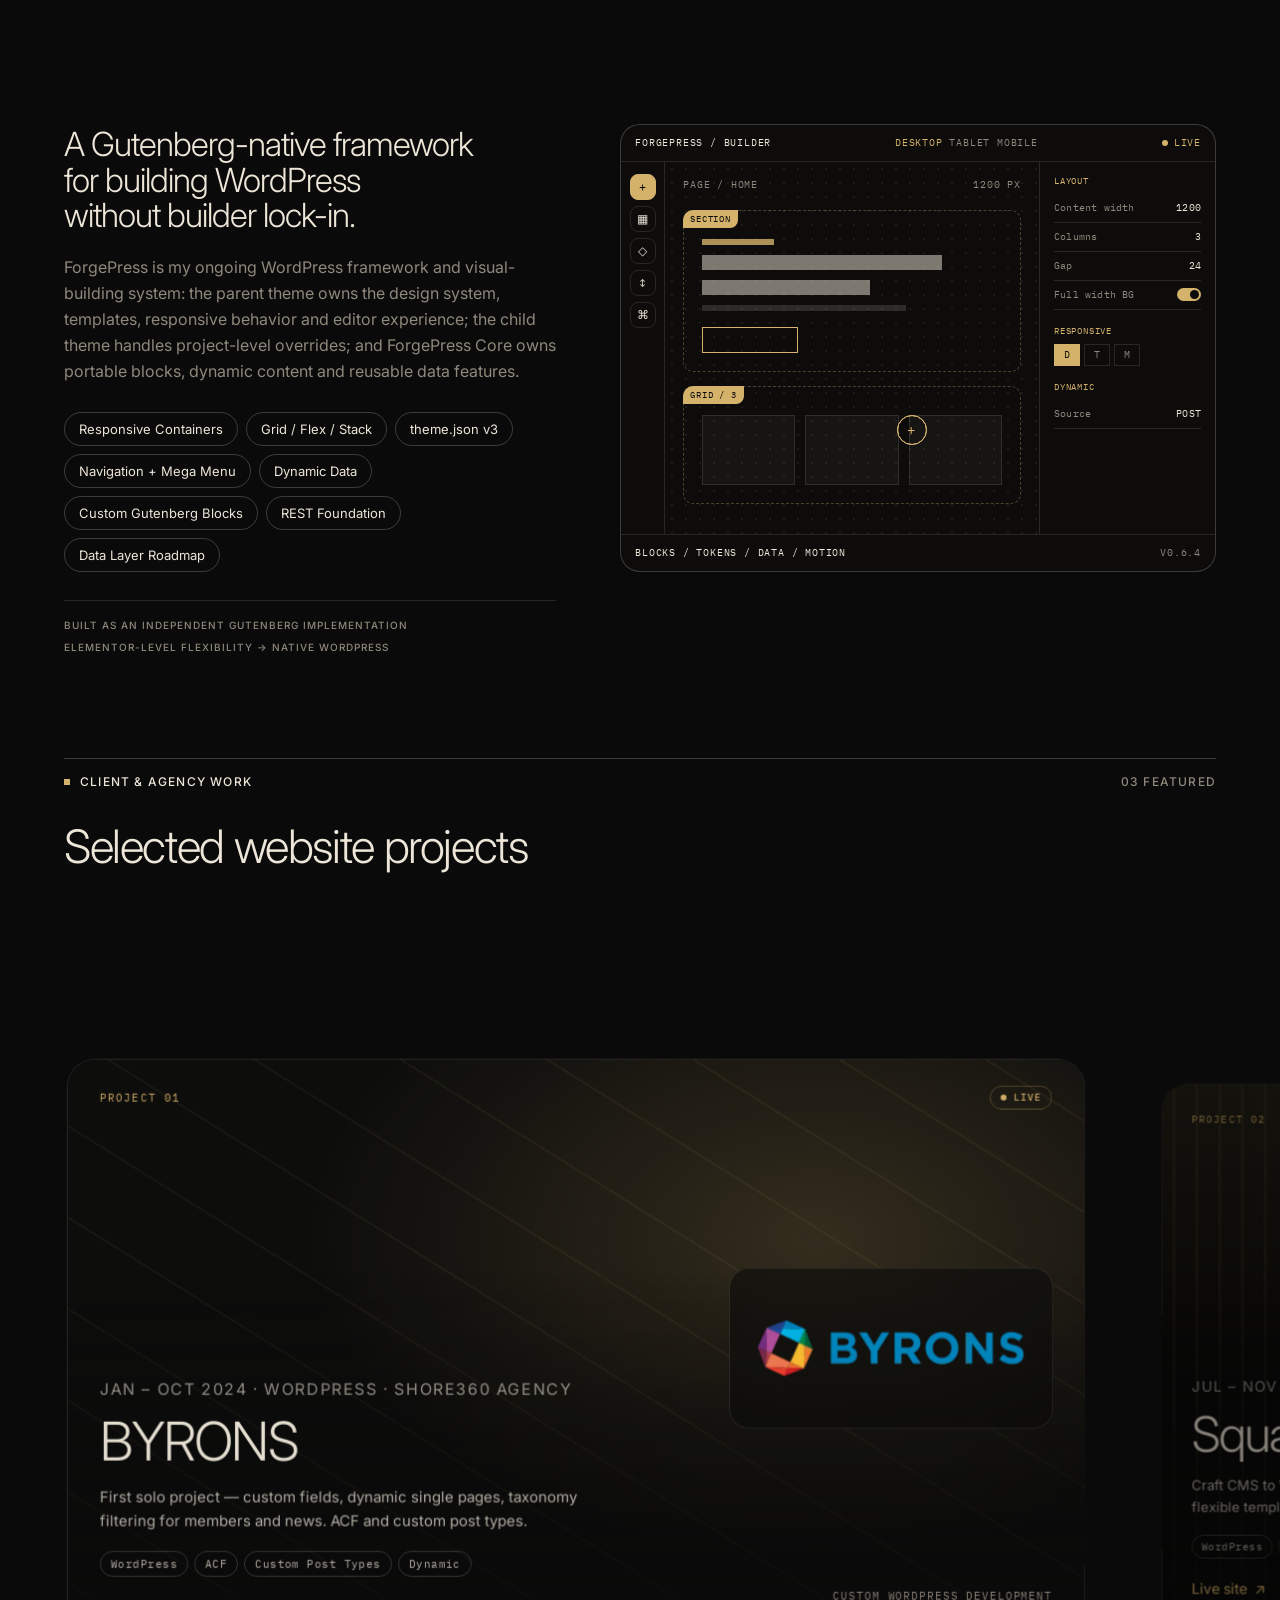
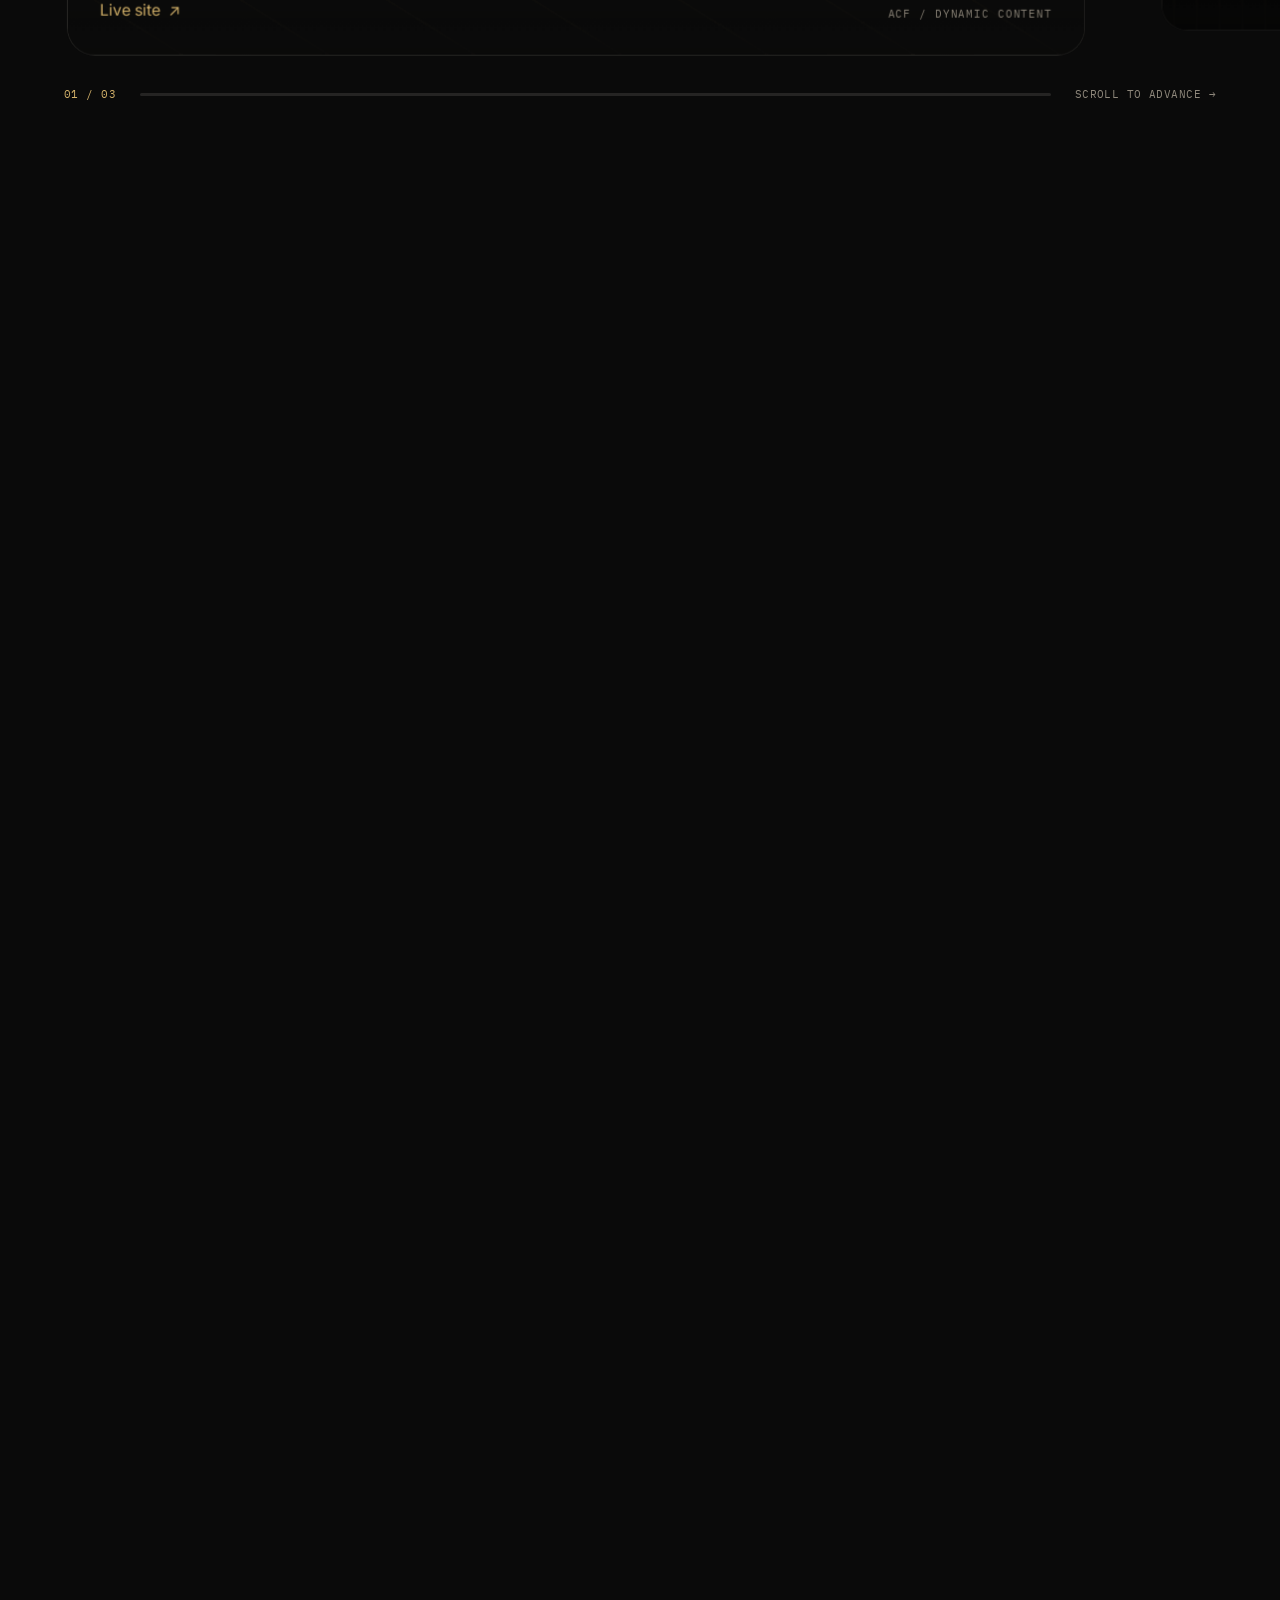
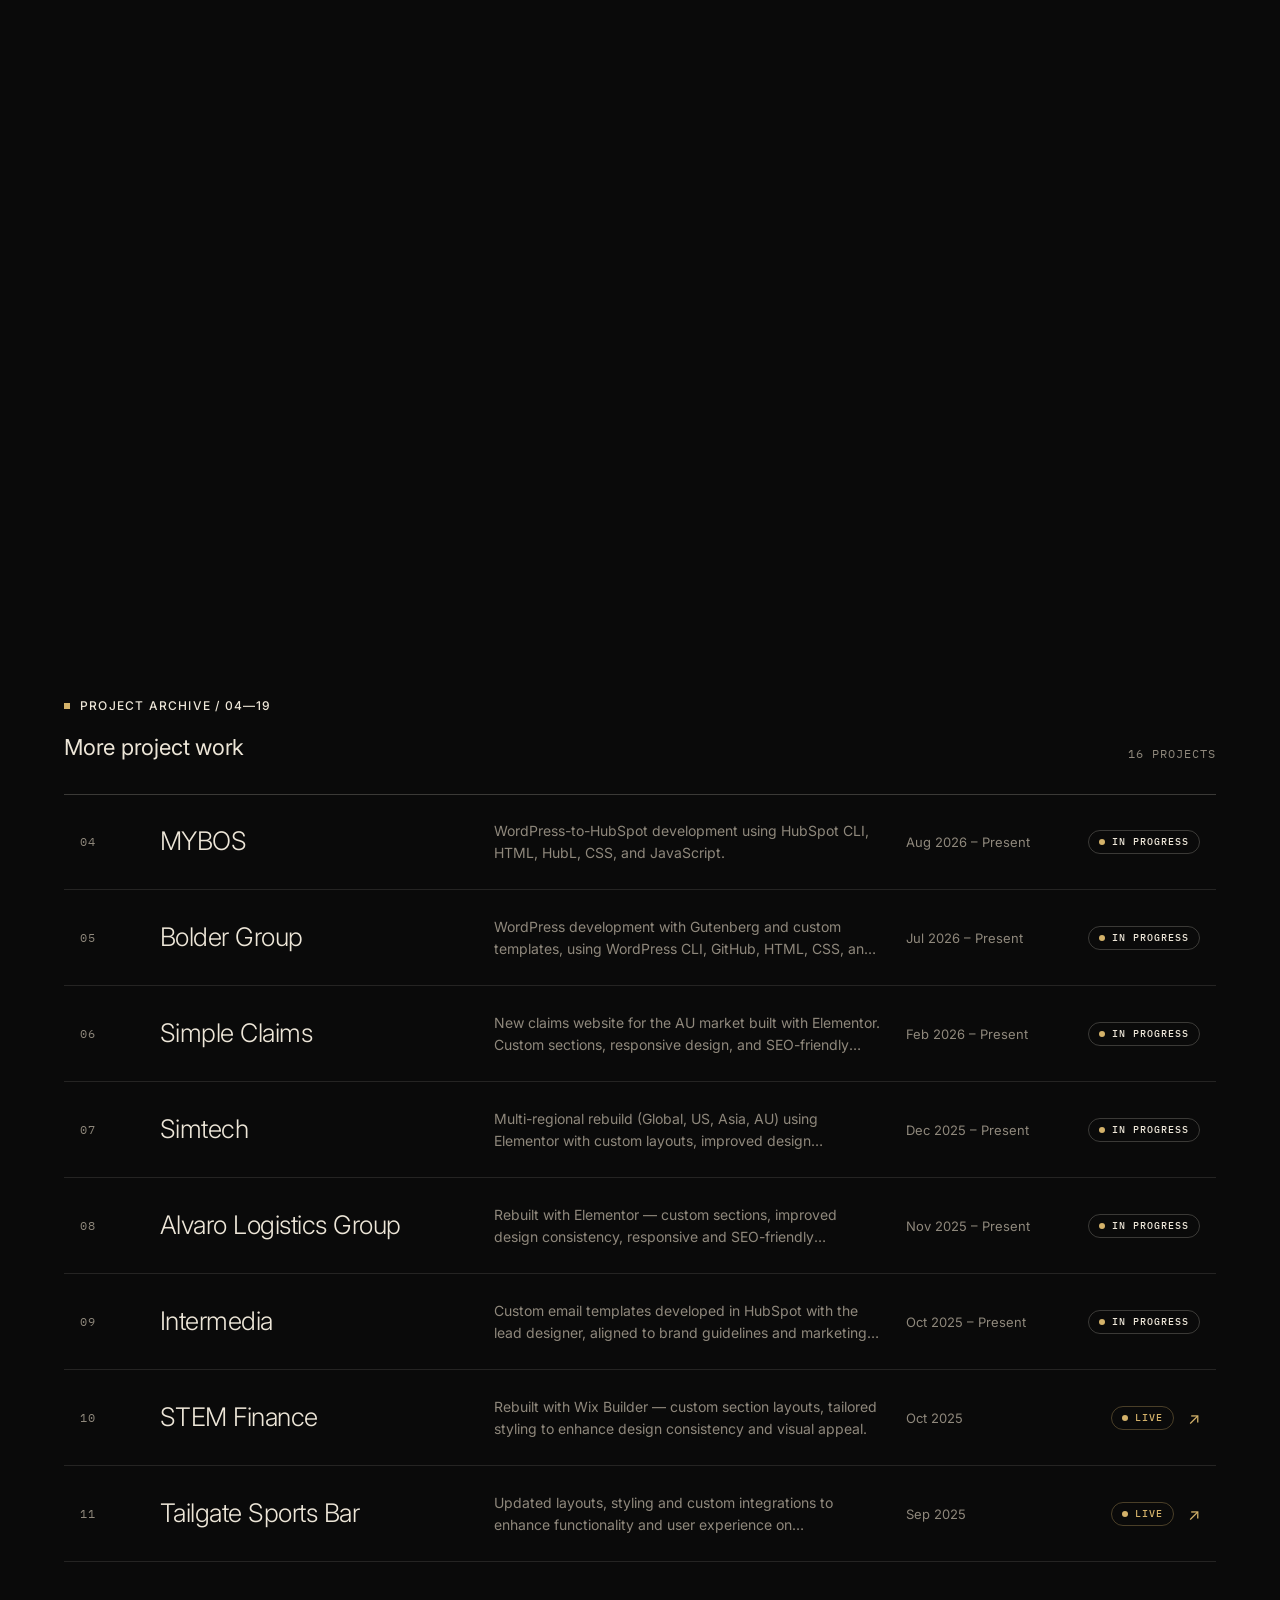
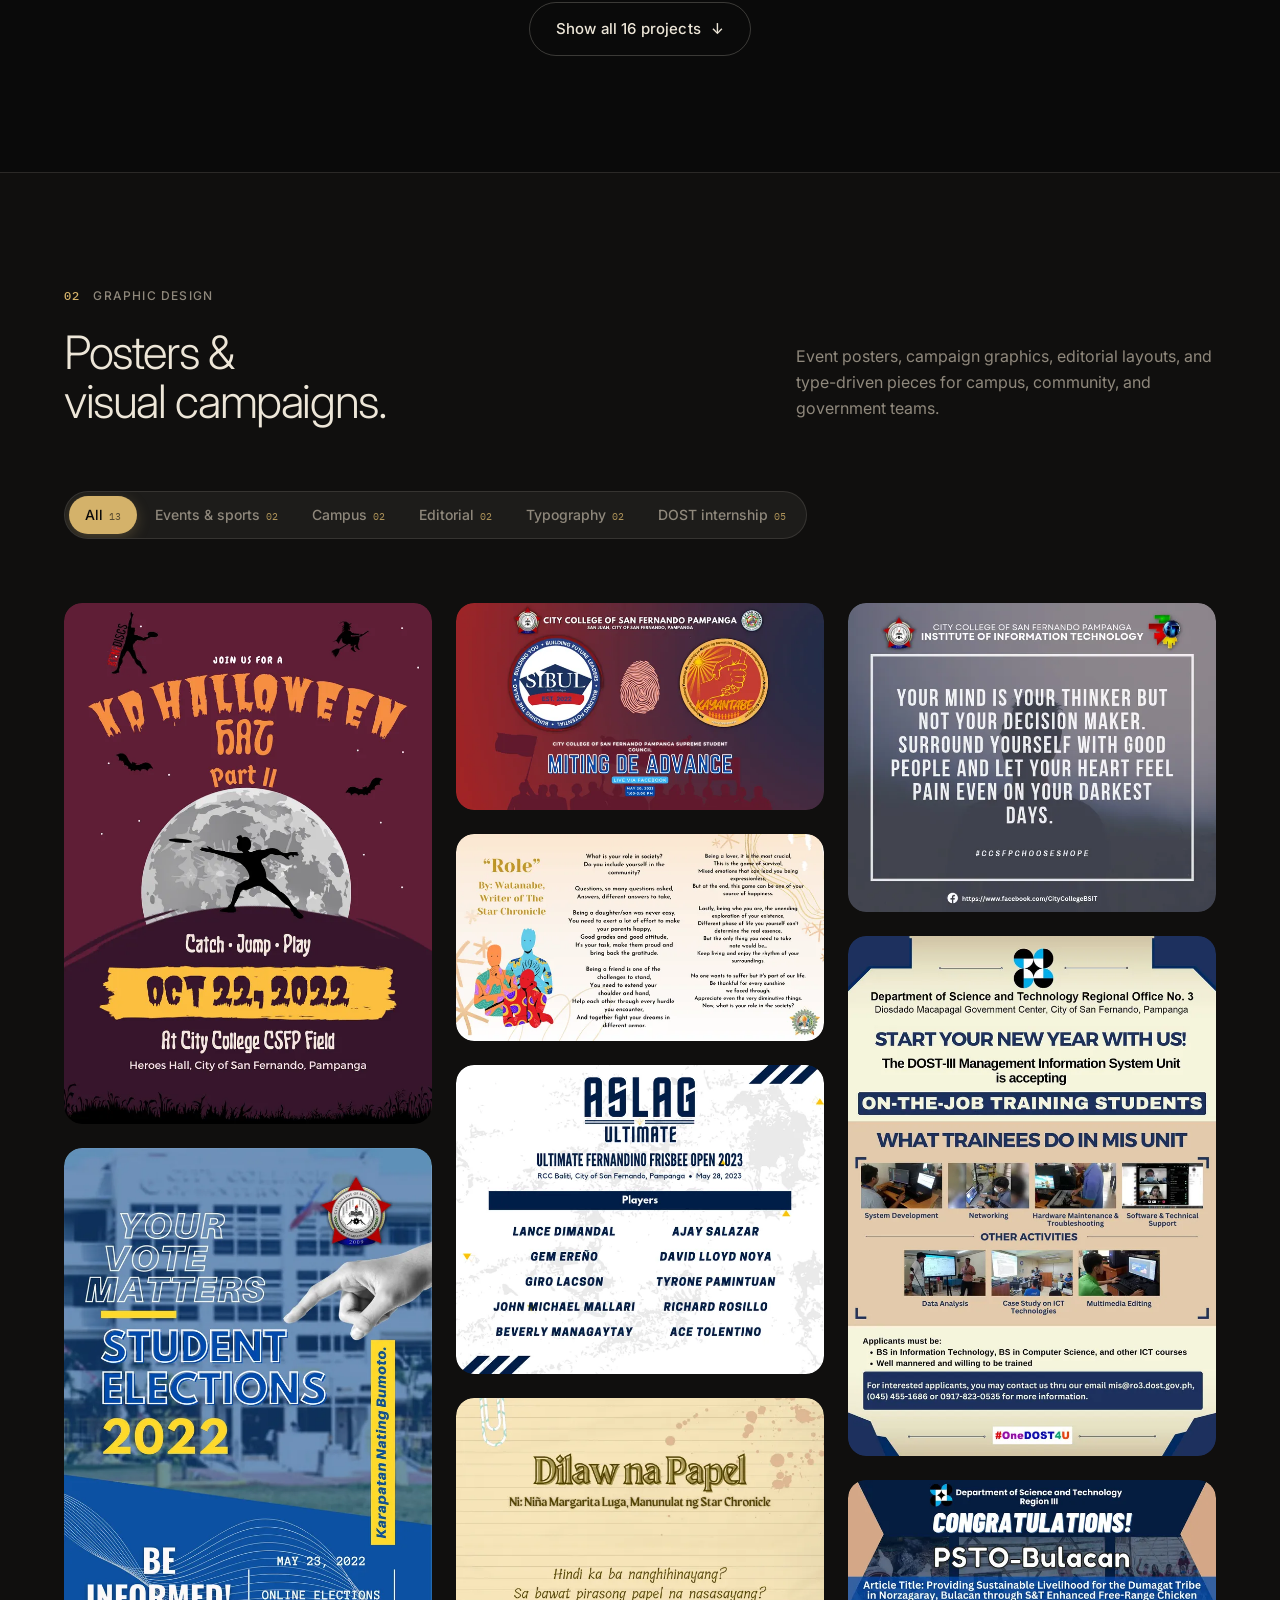
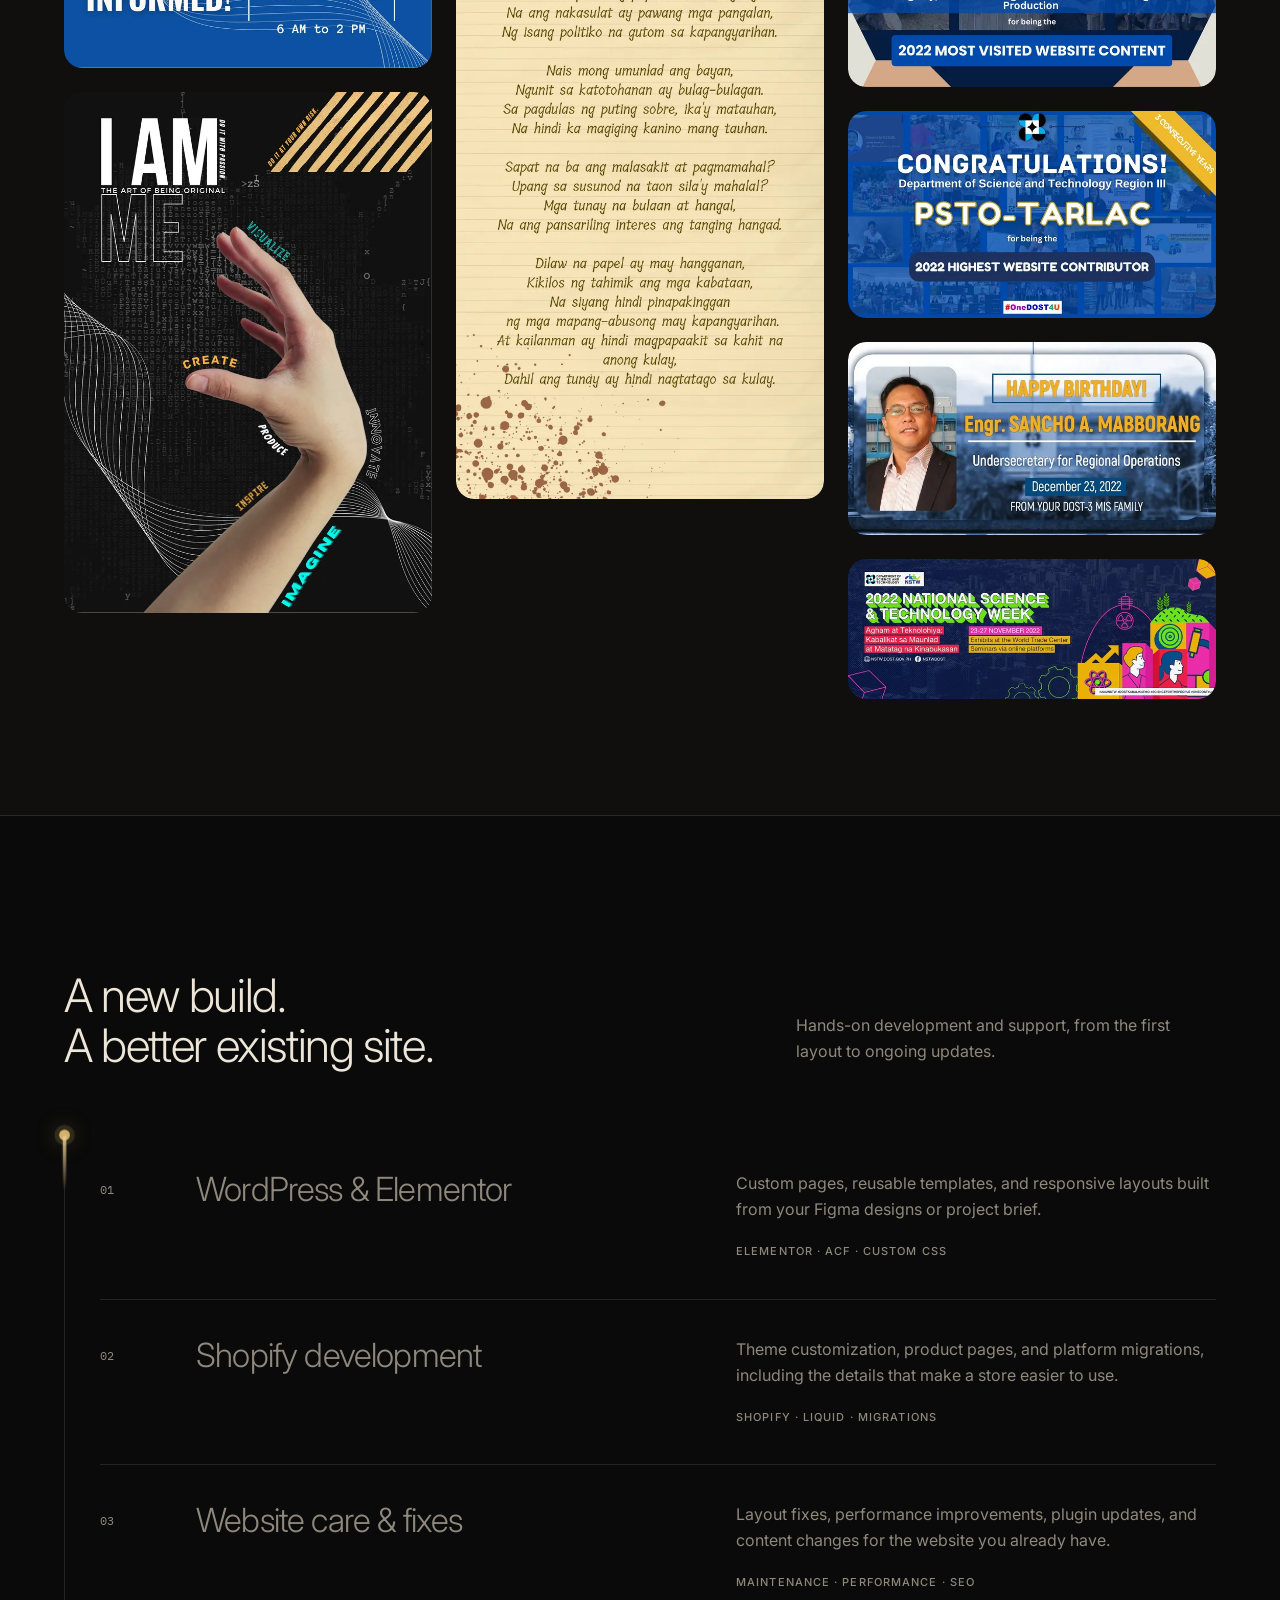
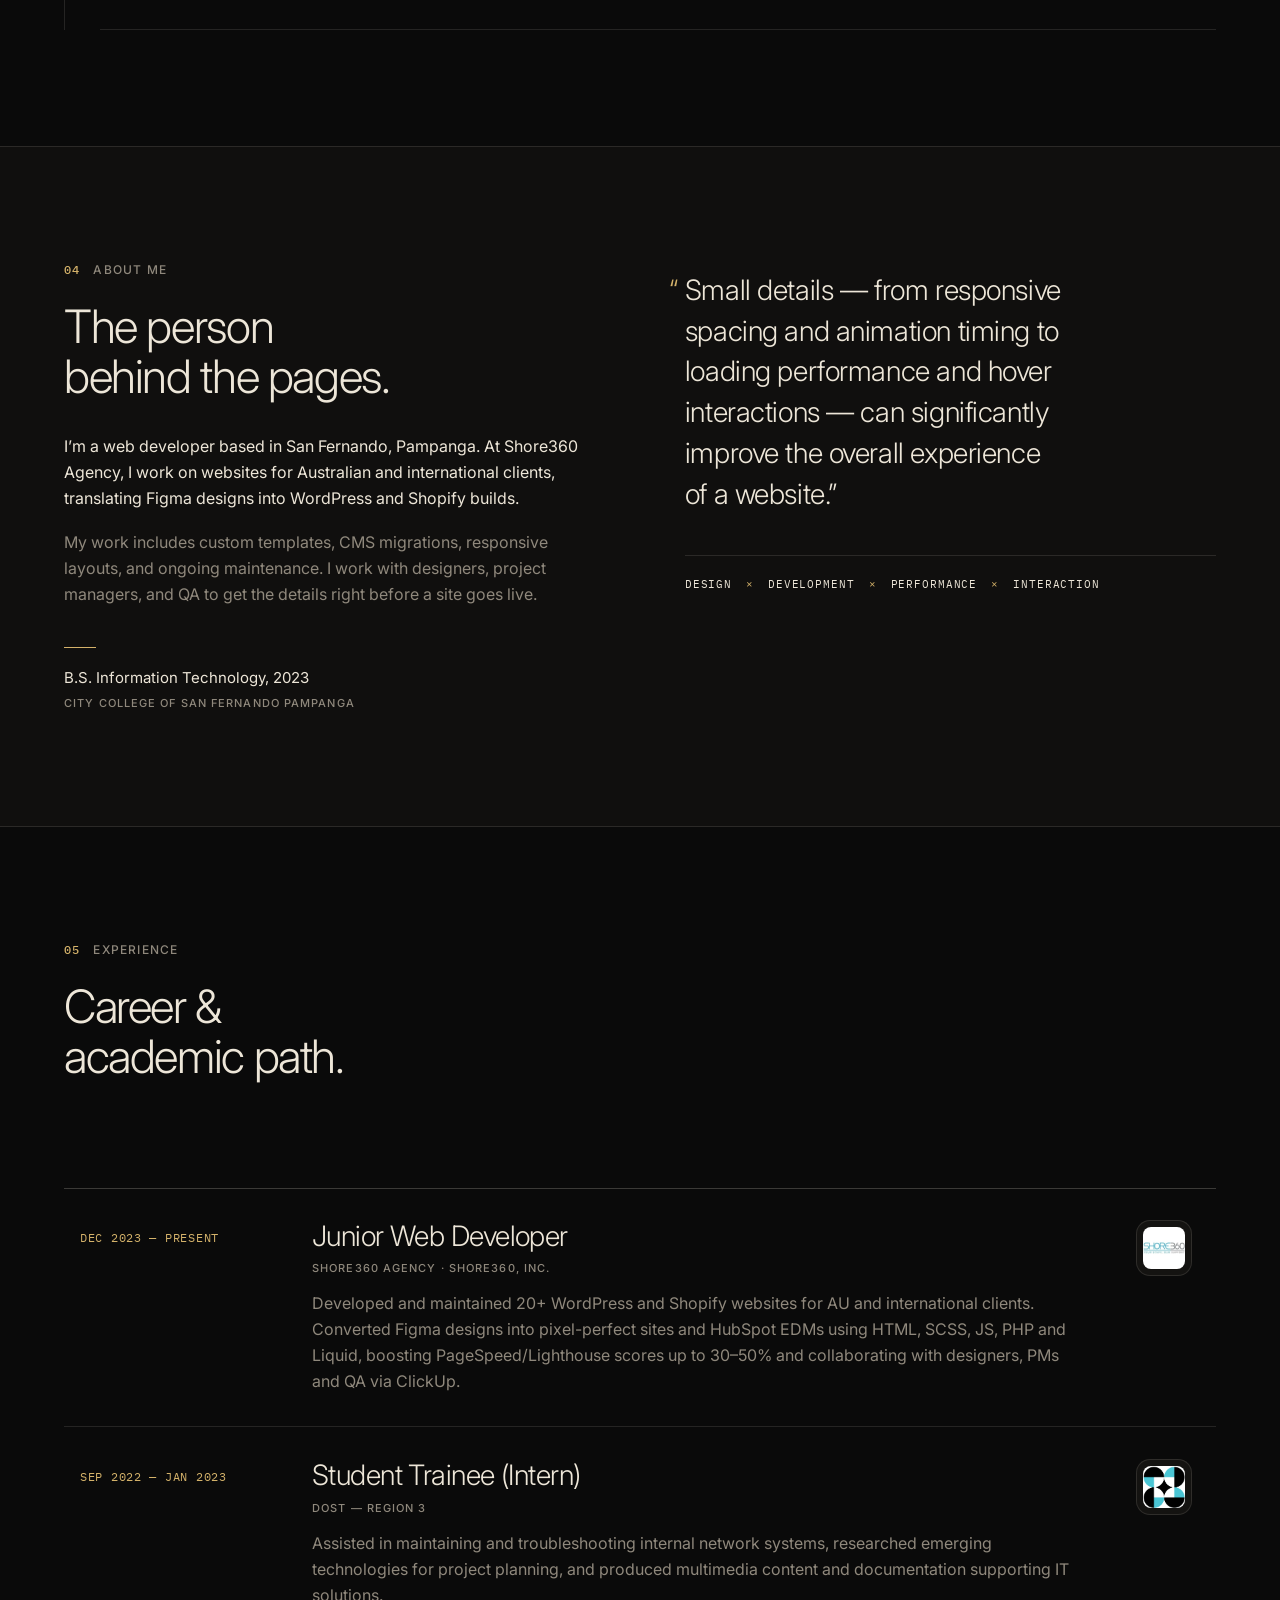
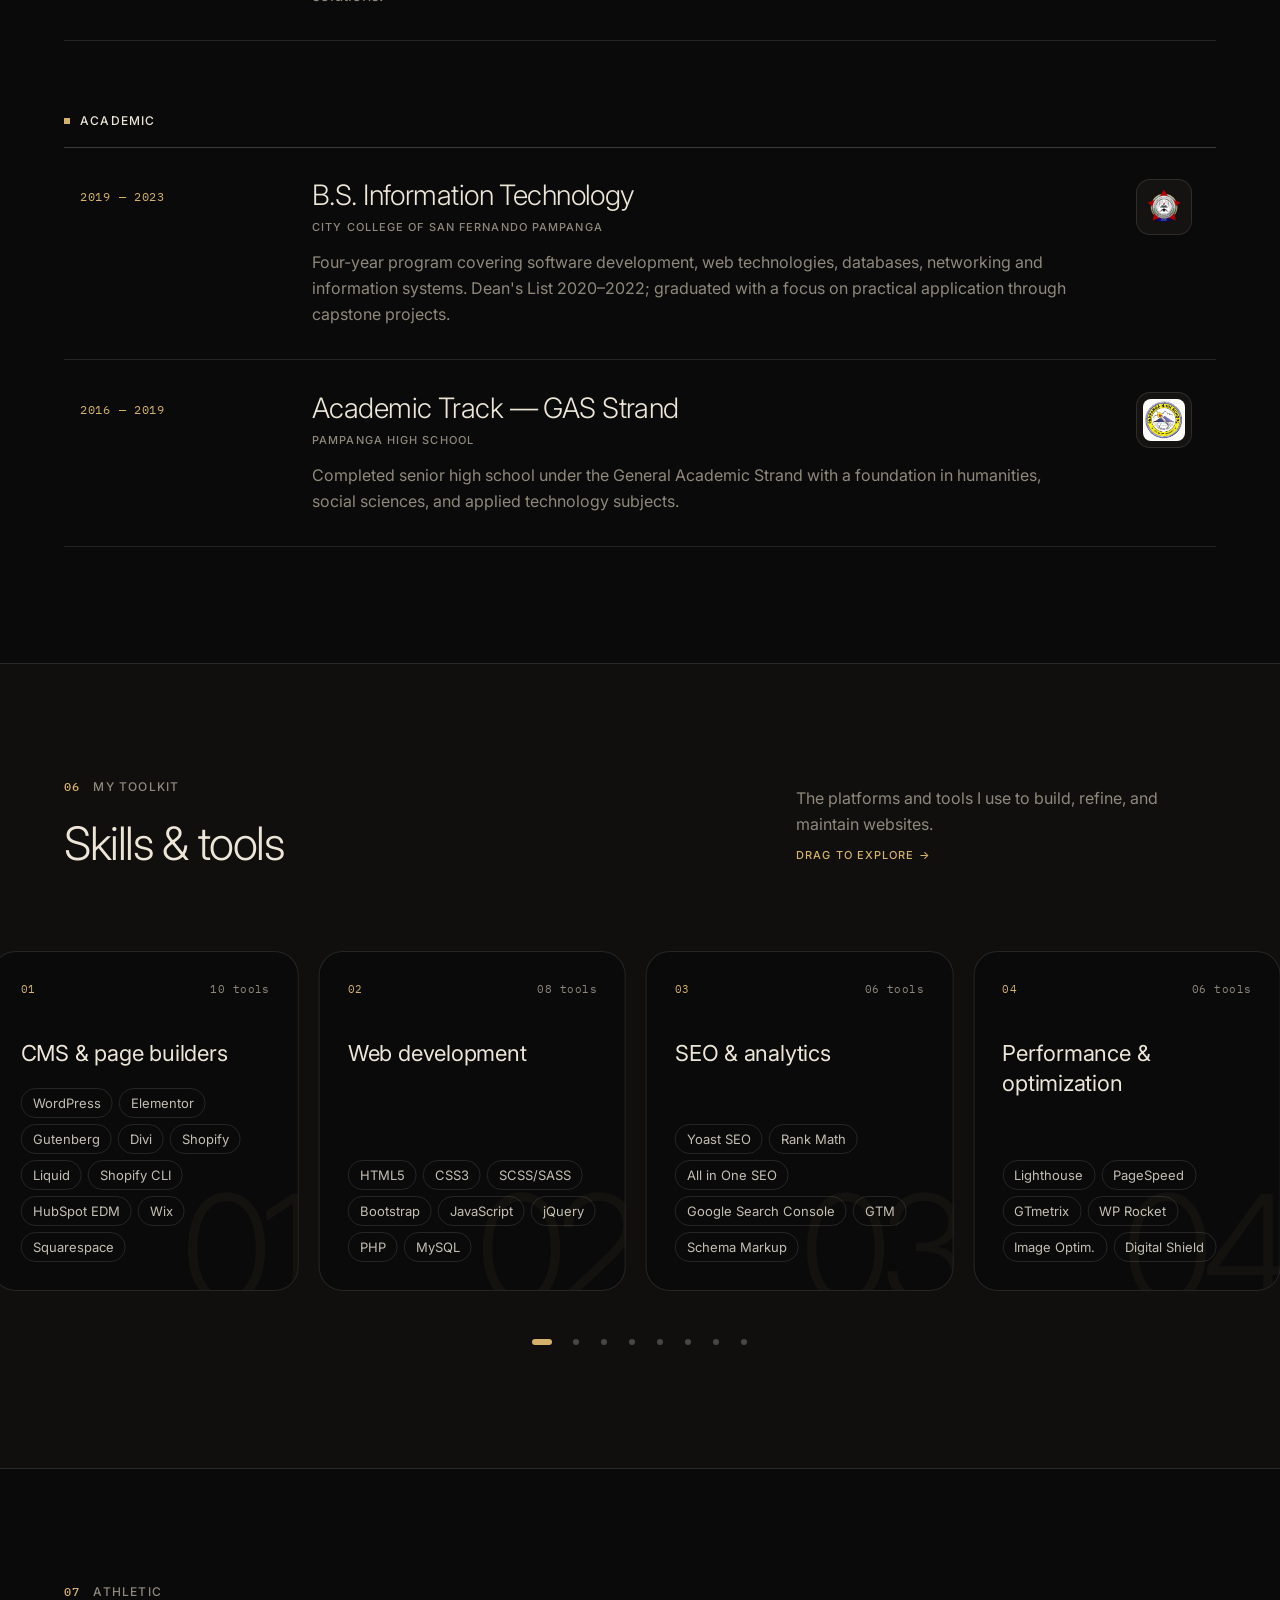
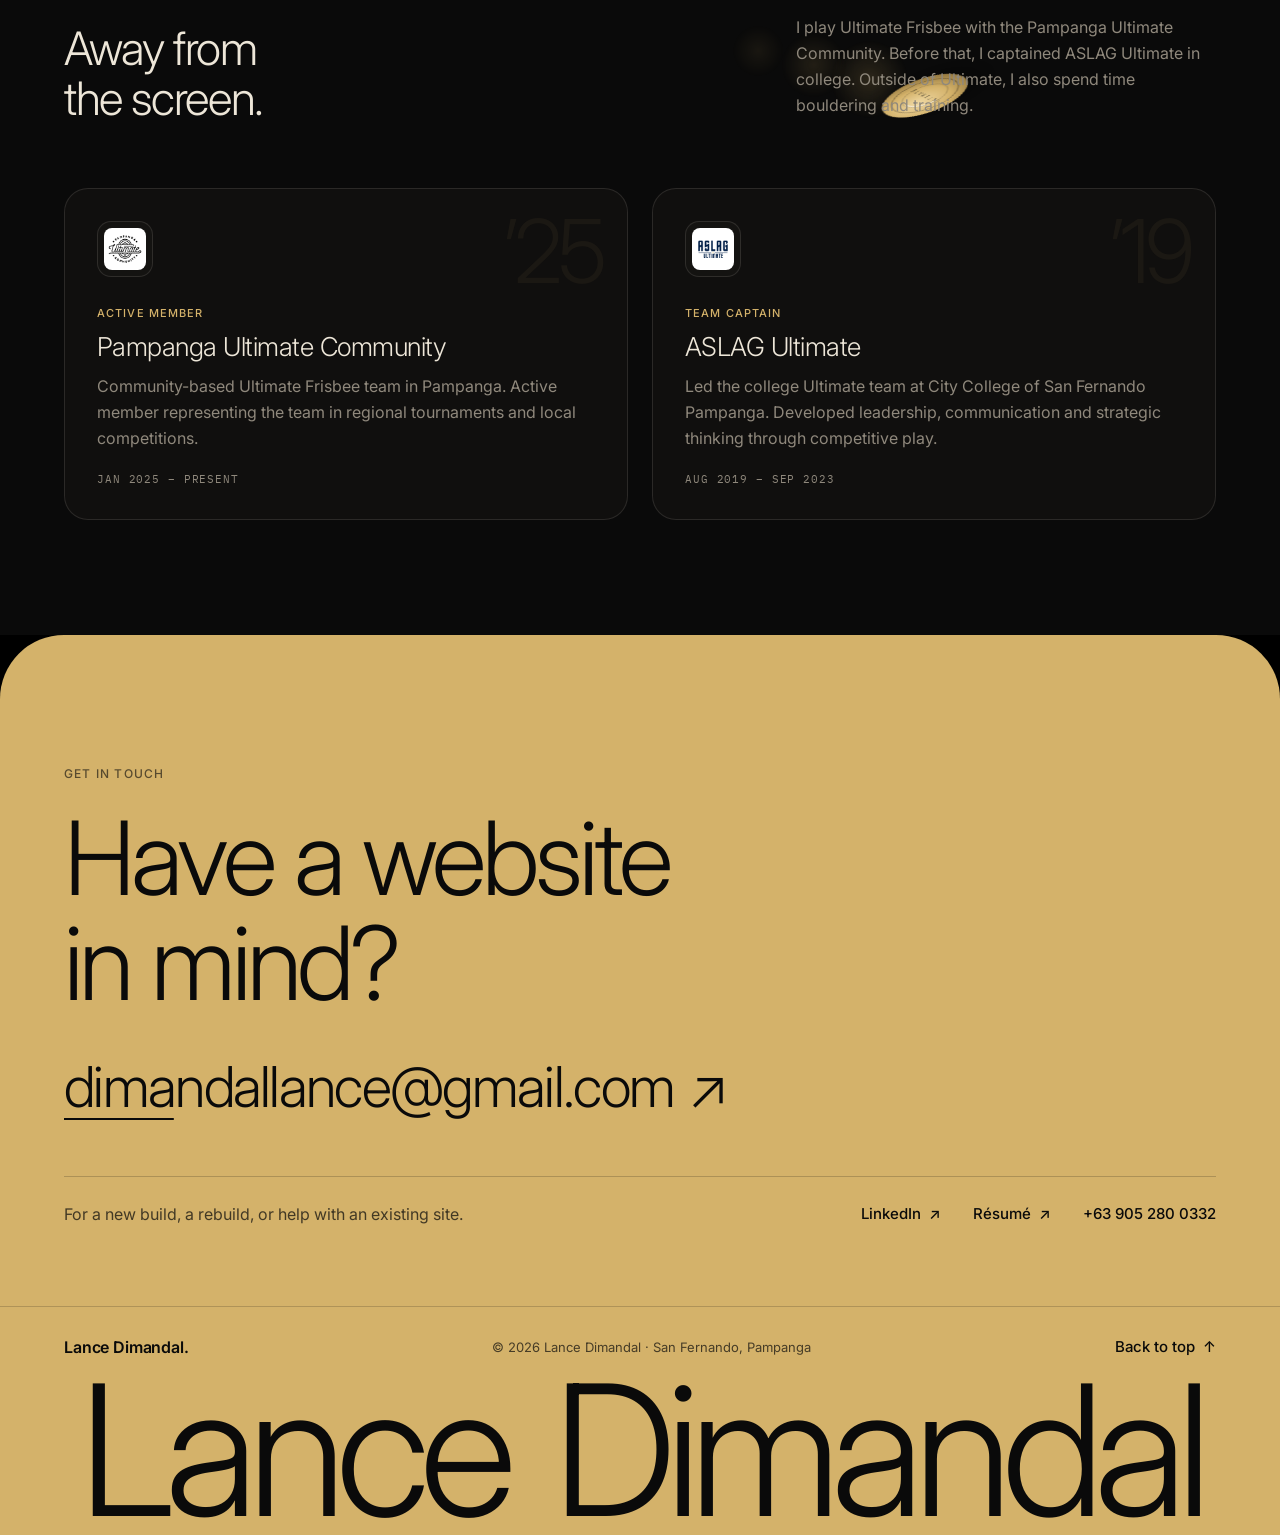
==== commit a0a664bb: "Make the site load reliably on iPhone - Safety net: content is revealed by main.js, so a script fail" ====
--- a/index.html
+++ b/index.html
@@ -18,16 +18,33 @@
       var reduce = window.matchMedia && matchMedia('(prefers-reduced-motion: reduce)').matches;
       h.classList.add(reduce ? 'm-spec' : 'm-full');
       try { if (!reduce && !sessionStorage.getItem('ld-boot')) h.classList.add('booting'); } catch (e) {}
-      // Safety net: never leave the boot splash up if the main script fails.
-      setTimeout(function () { h.classList.remove('booting'); }, 4000);
+      // iPhone/iPad (WebKit) and touch-first devices get the lighter motion paths: no
+      // whole-page scaling, which is very costly for Safari on a page this tall.
+      var ios = /iP(hone|ad|od)/.test(navigator.userAgent) || (navigator.platform === 'MacIntel' && navigator.maxTouchPoints > 1);
+      var coarse = window.matchMedia && matchMedia('(hover: none), (pointer: coarse)').matches;
+      if (ios || coarse) h.classList.add('lite');
+      // Safety net: content is revealed by main.js. If that script fails or stalls for any
+      // reason on a device, drop to the static layout so everything is visible anyway.
+      function rescue() {
+        if (window.__ldReady) return;
+        h.classList.remove('booting', 'm-full', 'menu-open');
+        h.classList.add('m-spec', 'hs-off');
+      }
+      window.addEventListener('error', function (e) {
+        if (!window.__ldReady && (!e.filename || /main\.js/.test(e.filename))) rescue();
+      });
+      // Deferred scripts have run (or failed) by DOMContentLoaded; give the page a moment
+      // after that, with an absolute cap for very slow connections.
+      document.addEventListener('DOMContentLoaded', function () { setTimeout(rescue, 1500); });
+      setTimeout(rescue, 12000);
     })();
   </script>
 
   <link rel="preconnect" href="https://fonts.googleapis.com">
   <link rel="preconnect" href="https://fonts.gstatic.com" crossorigin>
   <link href="https://fonts.googleapis.com/css2?family=Inter:wght@300;400;500;600&family=IBM+Plex+Mono:wght@400;500&display=swap" rel="stylesheet">
-  <link rel="stylesheet" href="css/styles.css?v=2026-11-16l">
-  <script src="js/main.js?v=2026-11-16l" defer></script>
+  <link rel="stylesheet" href="css/styles.css?v=2026-11-18">
+  <script src="js/main.js?v=2026-11-18" defer></script>
 </head>
 <body>
   <a class="skip" href="#main">Skip to content</a>
@@ -61,6 +78,7 @@
     </div>
   </header>
 
+  <div class="dip" id="dip" aria-hidden="true"></div>
   <div class="page-frame" aria-hidden="true"></div>
   <div class="mmenu" id="mobile-menu" aria-hidden="true" role="dialog" aria-label="Navigation">
     <span class="sheet-grab" aria-hidden="true"></span>
--- a/css/styles.css
+++ b/css/styles.css
@@ -330,7 +330,8 @@
 .mmenu-foot span { margin-right: auto; }
 /* The page recedes: scaled by JS-set origin, framed by rounded, dimmed corners */
 #main { transition: transform .8s var(--spring); }
-html.menu-open #main { transform: scale(.92) translateY(10px); }
+html.menu-open:not(.lite) #main { transform: scale(.92) translateY(10px); }
+html.lite #main { transition: none; }
 .page-frame {
   position: fixed; z-index: 64; pointer-events: none; opacity: 0;
   top: calc(4vh + 10px); bottom: calc(4vh - 10px); left: 4vw; right: 4vw; border-radius: 24px;
@@ -338,6 +339,7 @@
   transition: opacity .5s ease;
 }
 html.menu-open .page-frame { opacity: 1; }
+.dip { position: fixed; inset: 0; z-index: 190; background: #0b0a09; opacity: 0; pointer-events: none; }
 
 /* ───────── 07. Hero ───────── */
 .hero { position: relative; height: 100vh; height: 100svh; min-height: 700px; overflow: hidden; background: #0b0a09; }
@@ -347,10 +349,10 @@
     radial-gradient(55% 75% at 28% 38%, rgba(212, 178, 106, .12) 0%, transparent 62%),
     radial-gradient(45% 65% at 76% 62%, rgba(212, 178, 106, .07) 0%, transparent 66%),
     #0b0a09;
-  background-size: 140% 140%;
   animation: drift 22s ease-in-out infinite alternate;
 }
-@keyframes drift { from { background-position: 0% 0%; } to { background-position: 100% 100%; } }
+/* Transform-only drift: runs on the compositor (no repaint each frame) */
+@keyframes drift { from { transform: translate3d(-2.5%, -2%, 0) scale(1.04); } to { transform: translate3d(2.5%, 2%, 0) scale(1.04); } }
 /* Spotlight: follows the pointer on desktop, rests behind the portrait elsewhere */
 .hero-spot { position: absolute; inset: 0; pointer-events: none; background: radial-gradient(520px circle at var(--mx, 72%) var(--my, 42%), rgba(212, 178, 106, .16), transparent 62%); }
 .hero-grad { position: absolute; inset: 0; background: linear-gradient(180deg, rgba(10, 10, 10, .55) 0%, transparent 28%, transparent 48%, rgba(10, 10, 10, .9) 100%); }
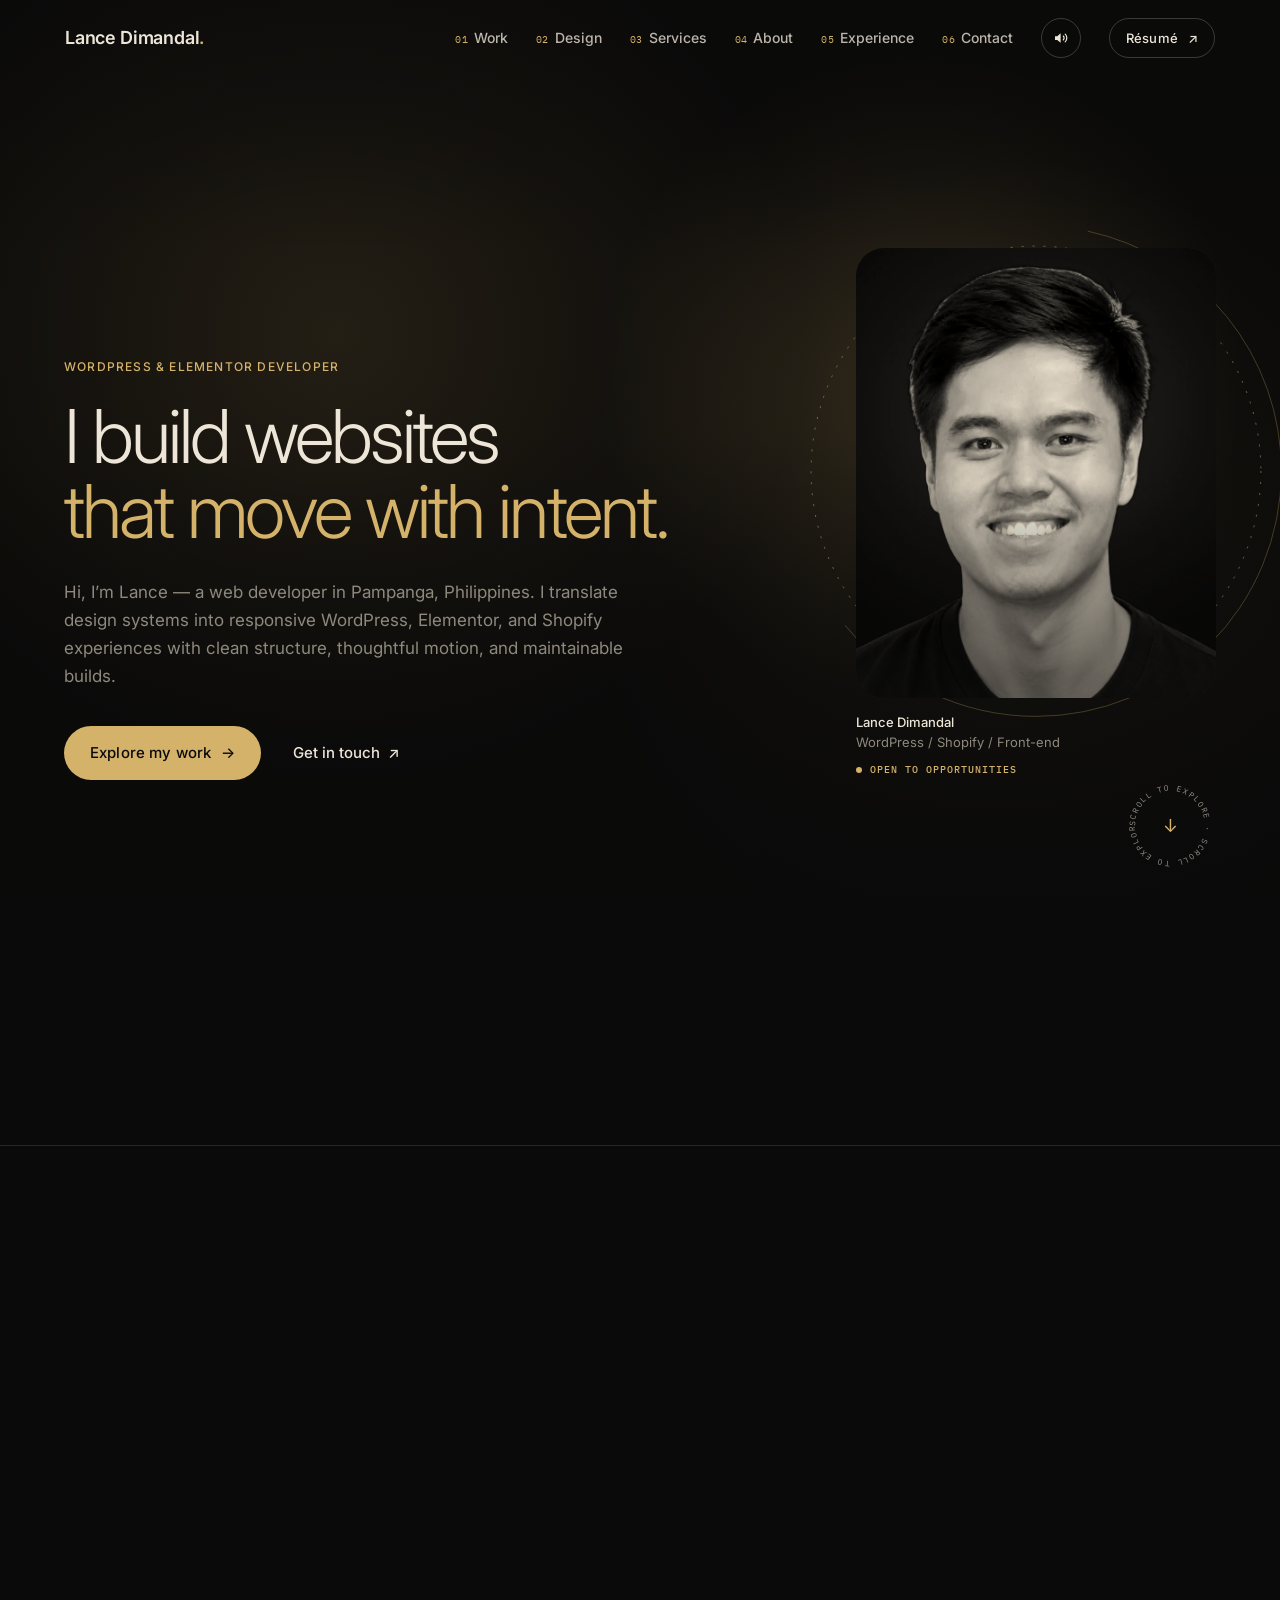
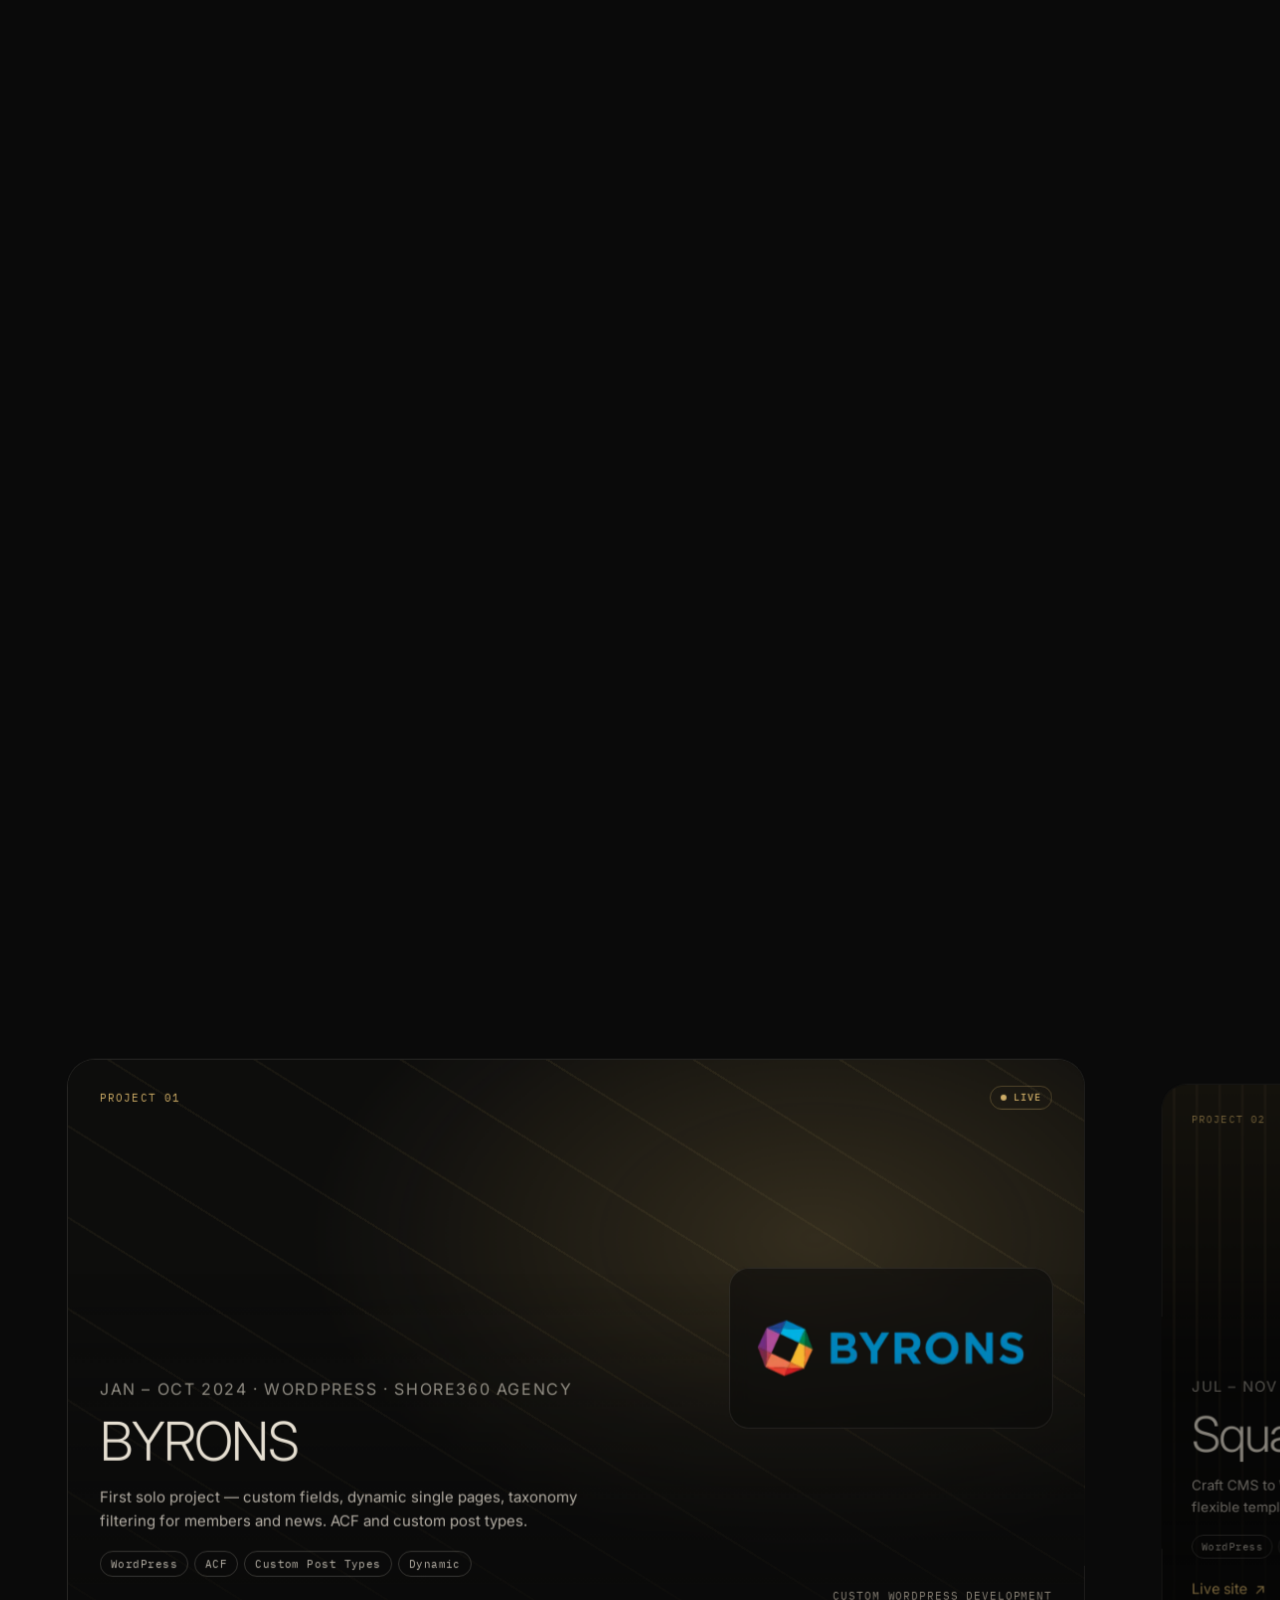
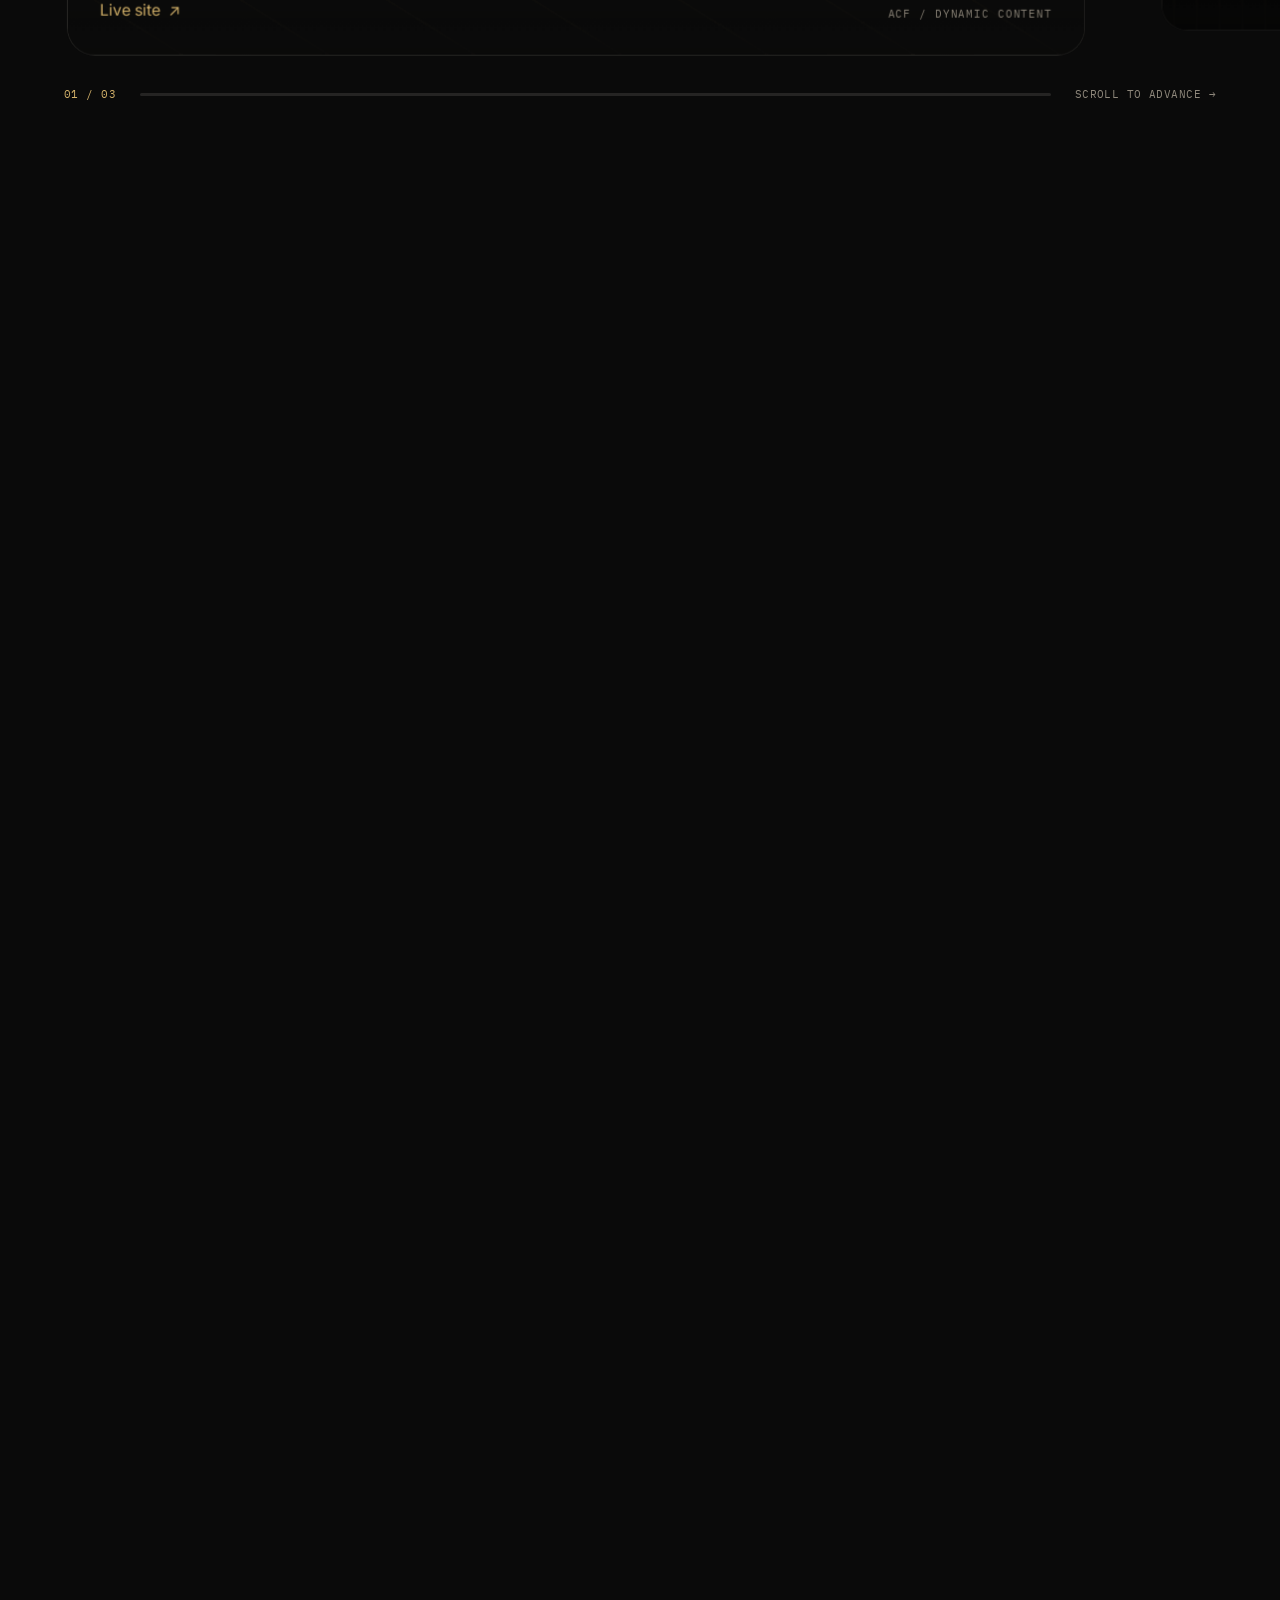
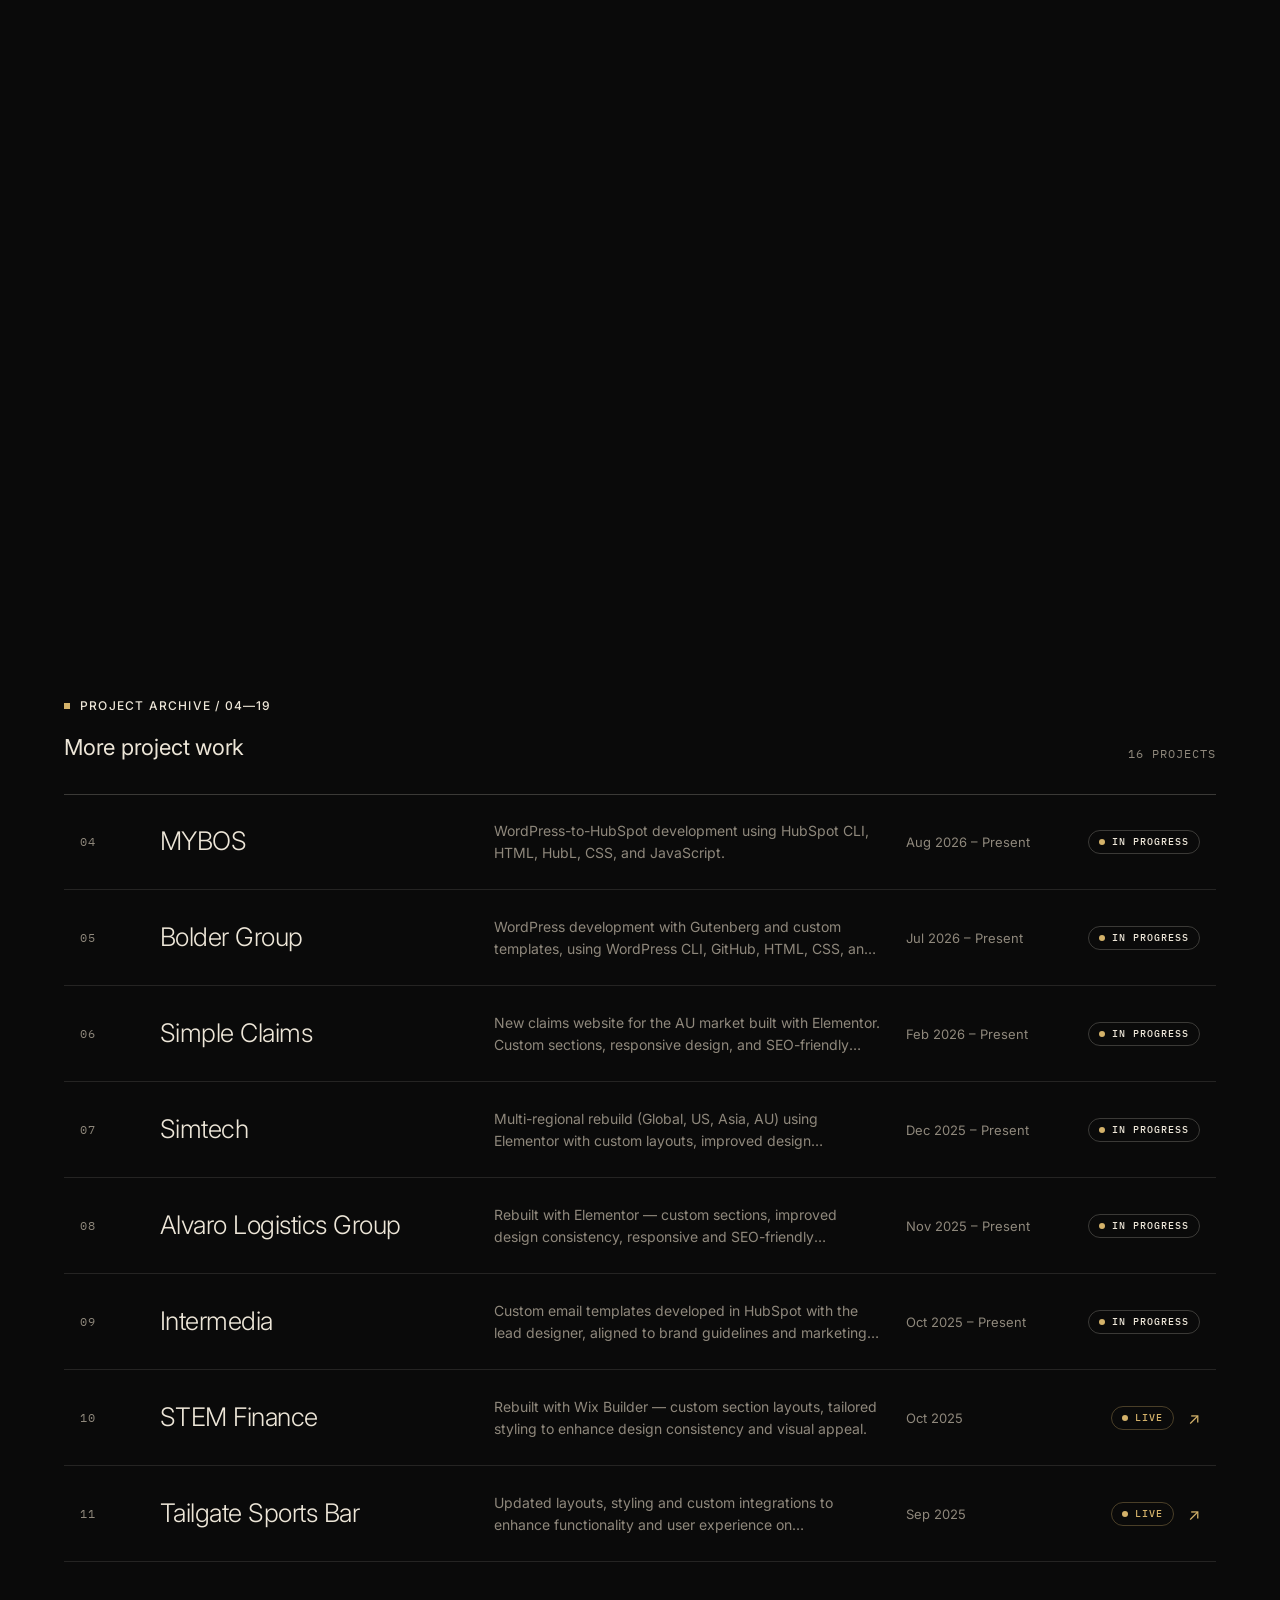
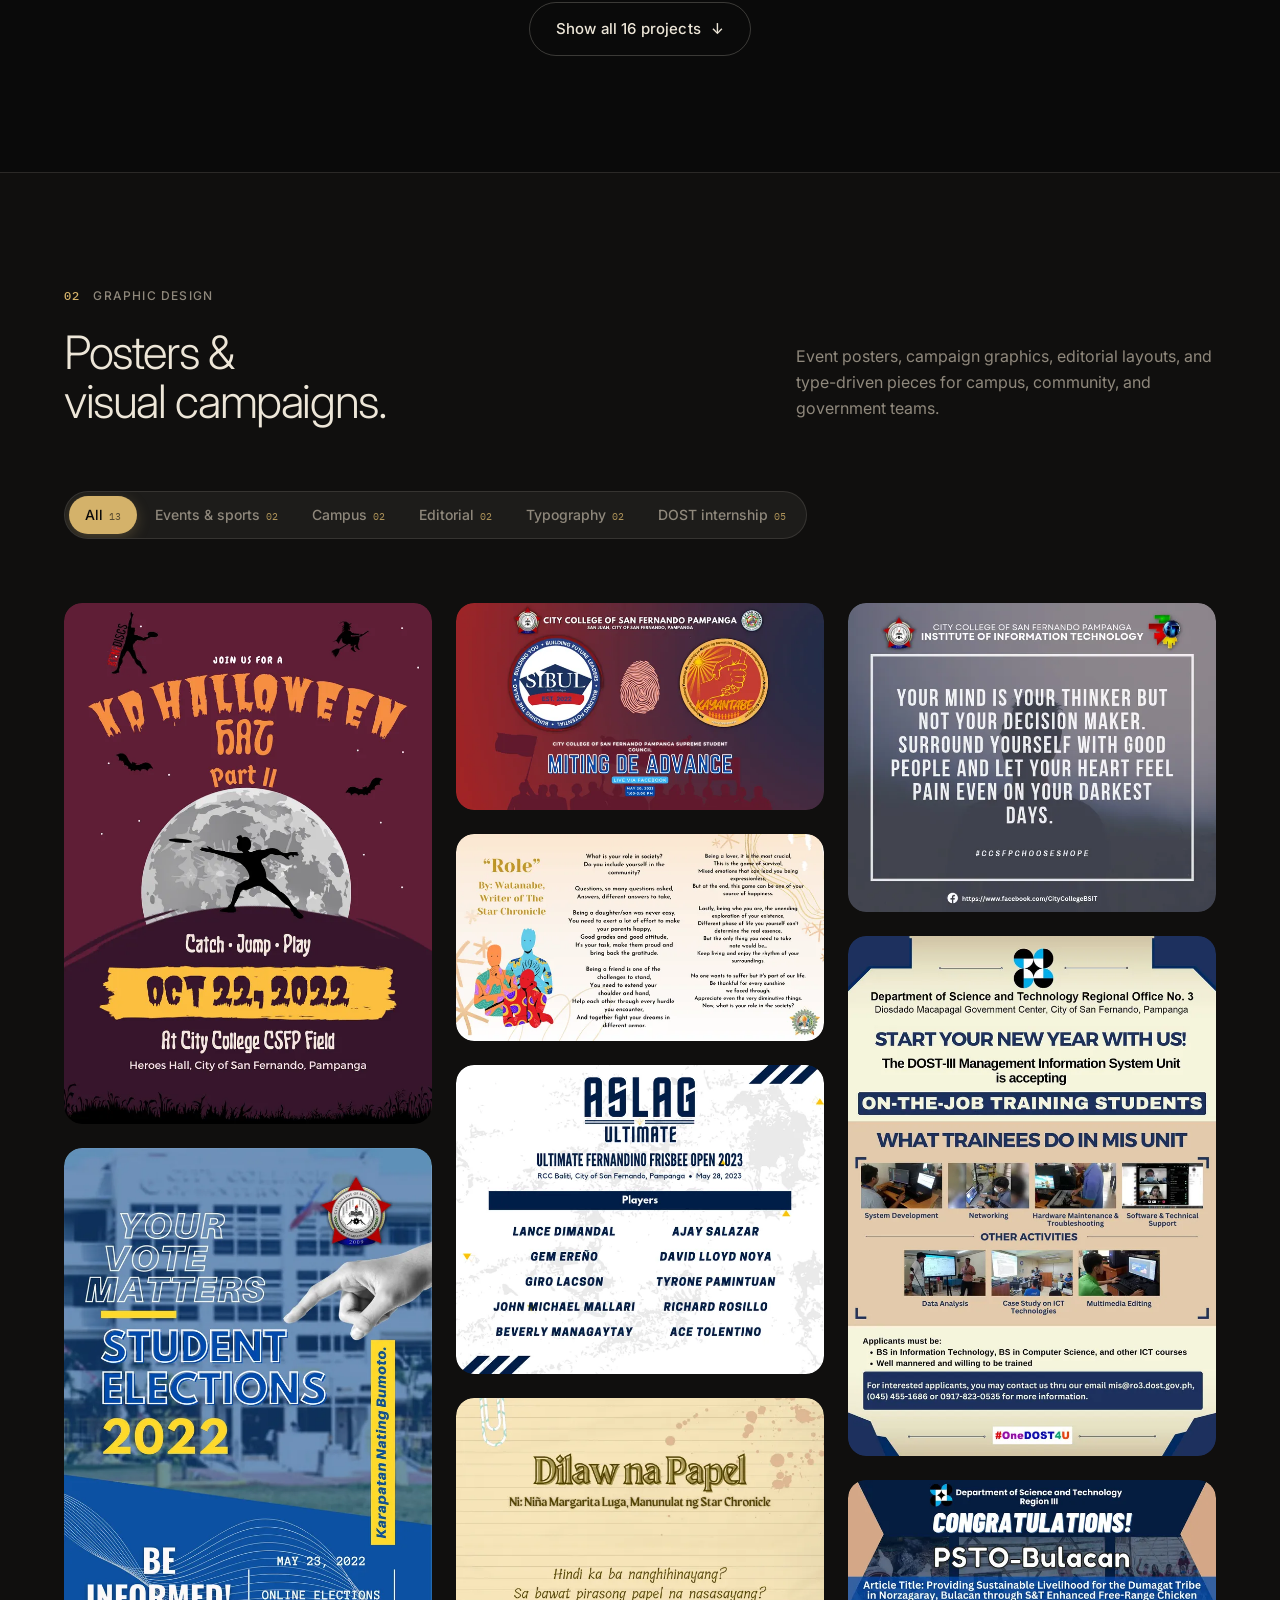
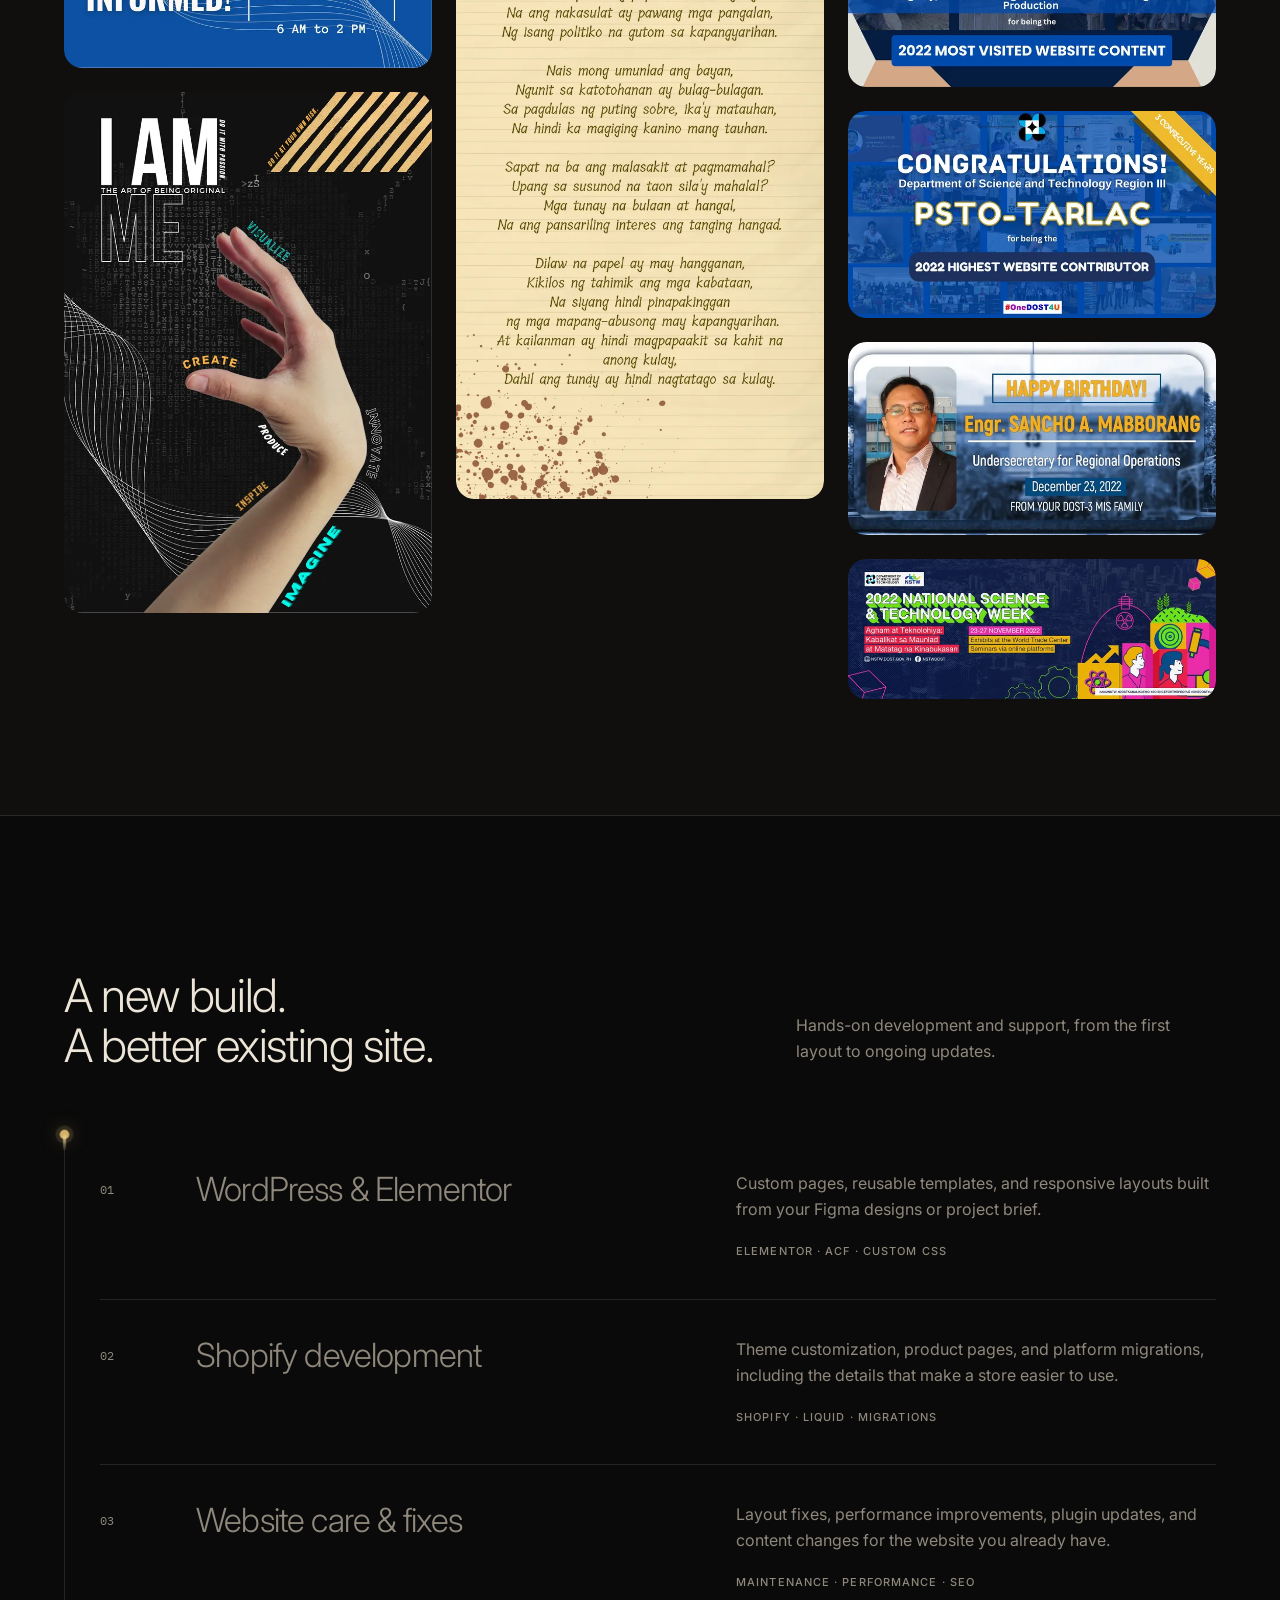
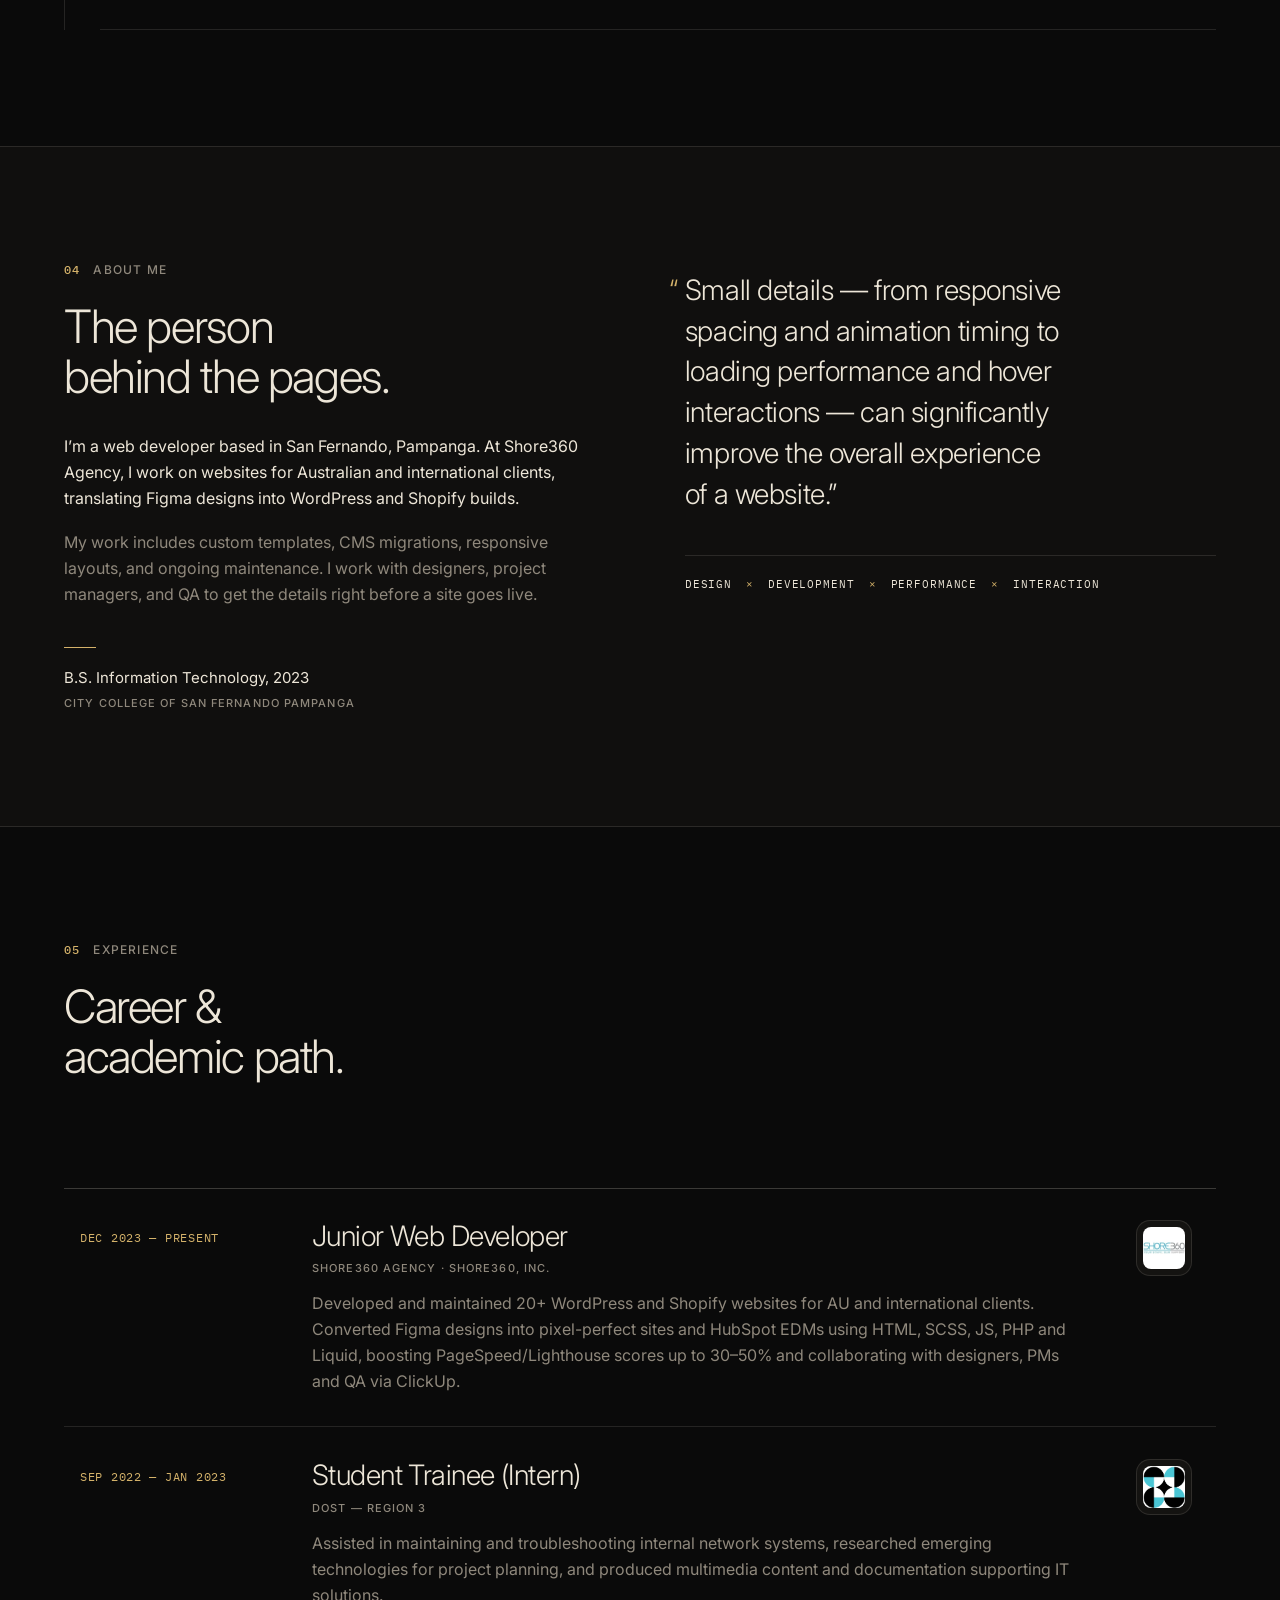
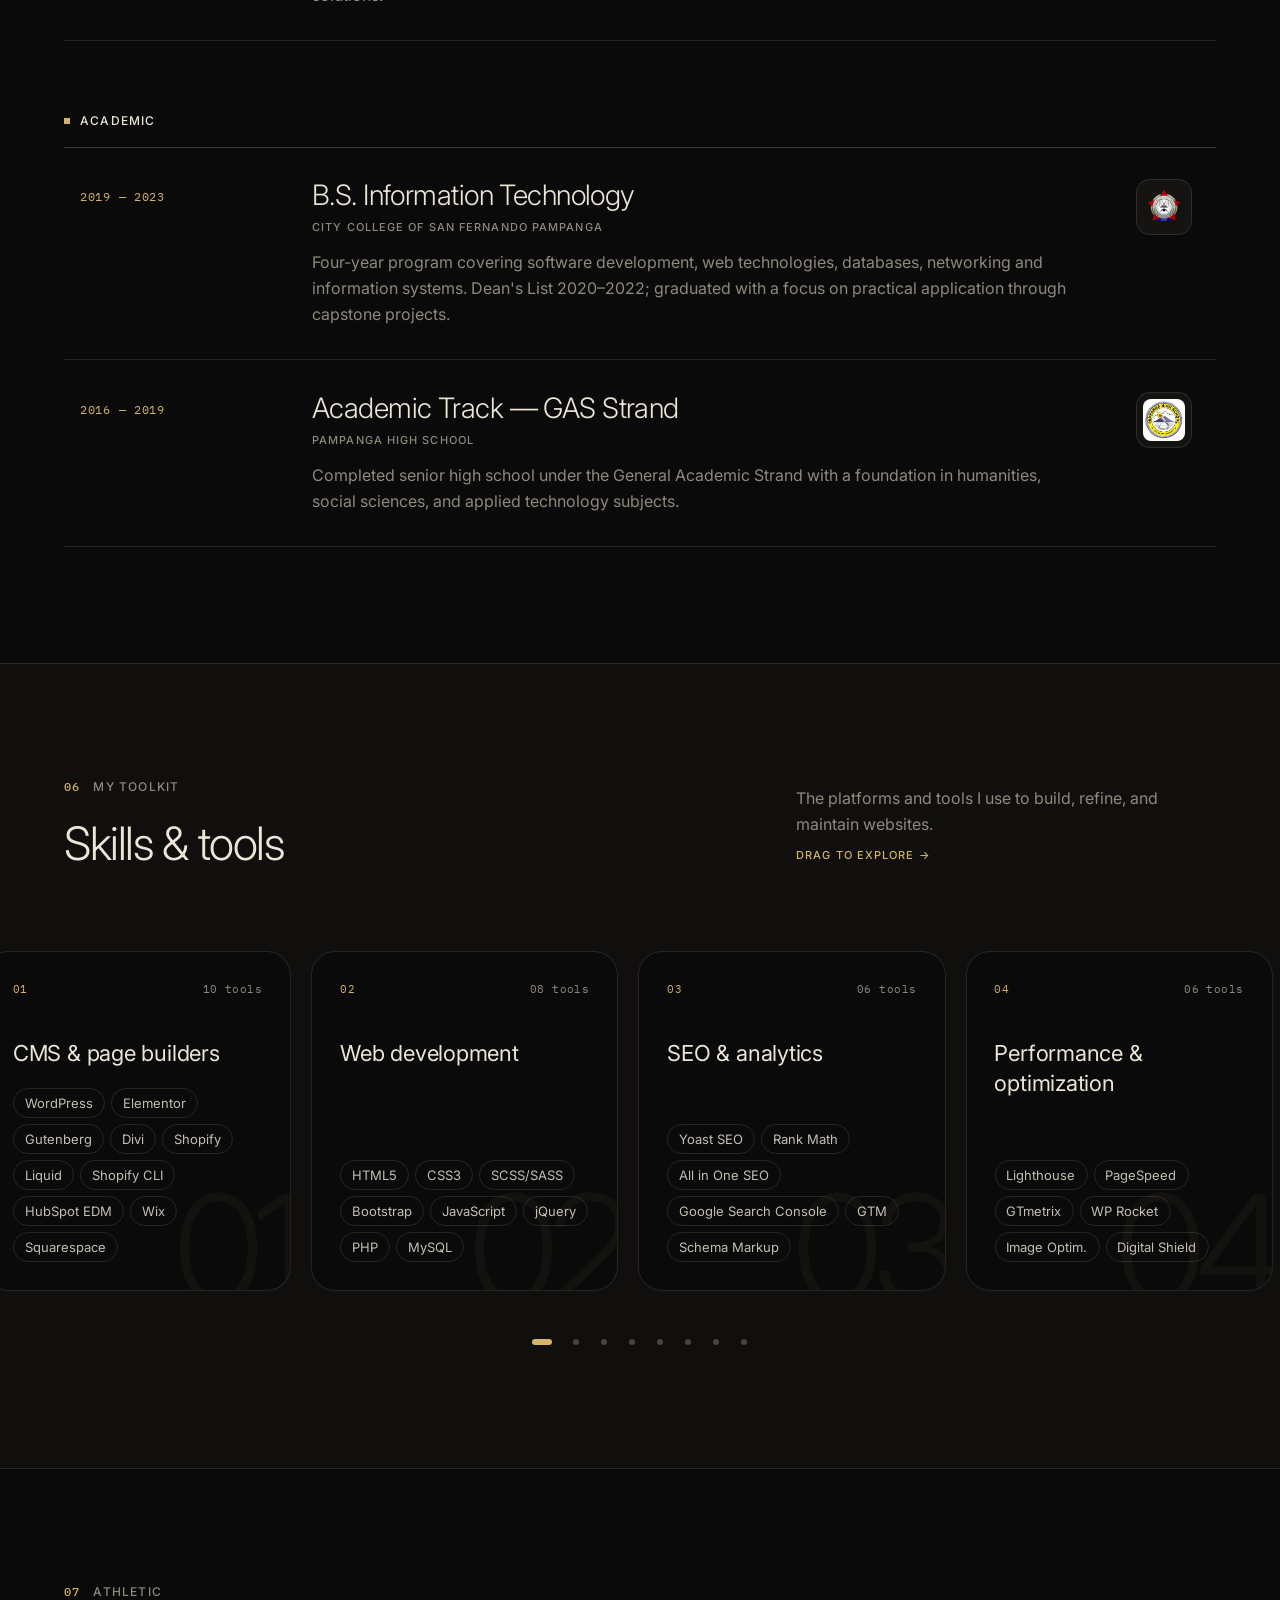
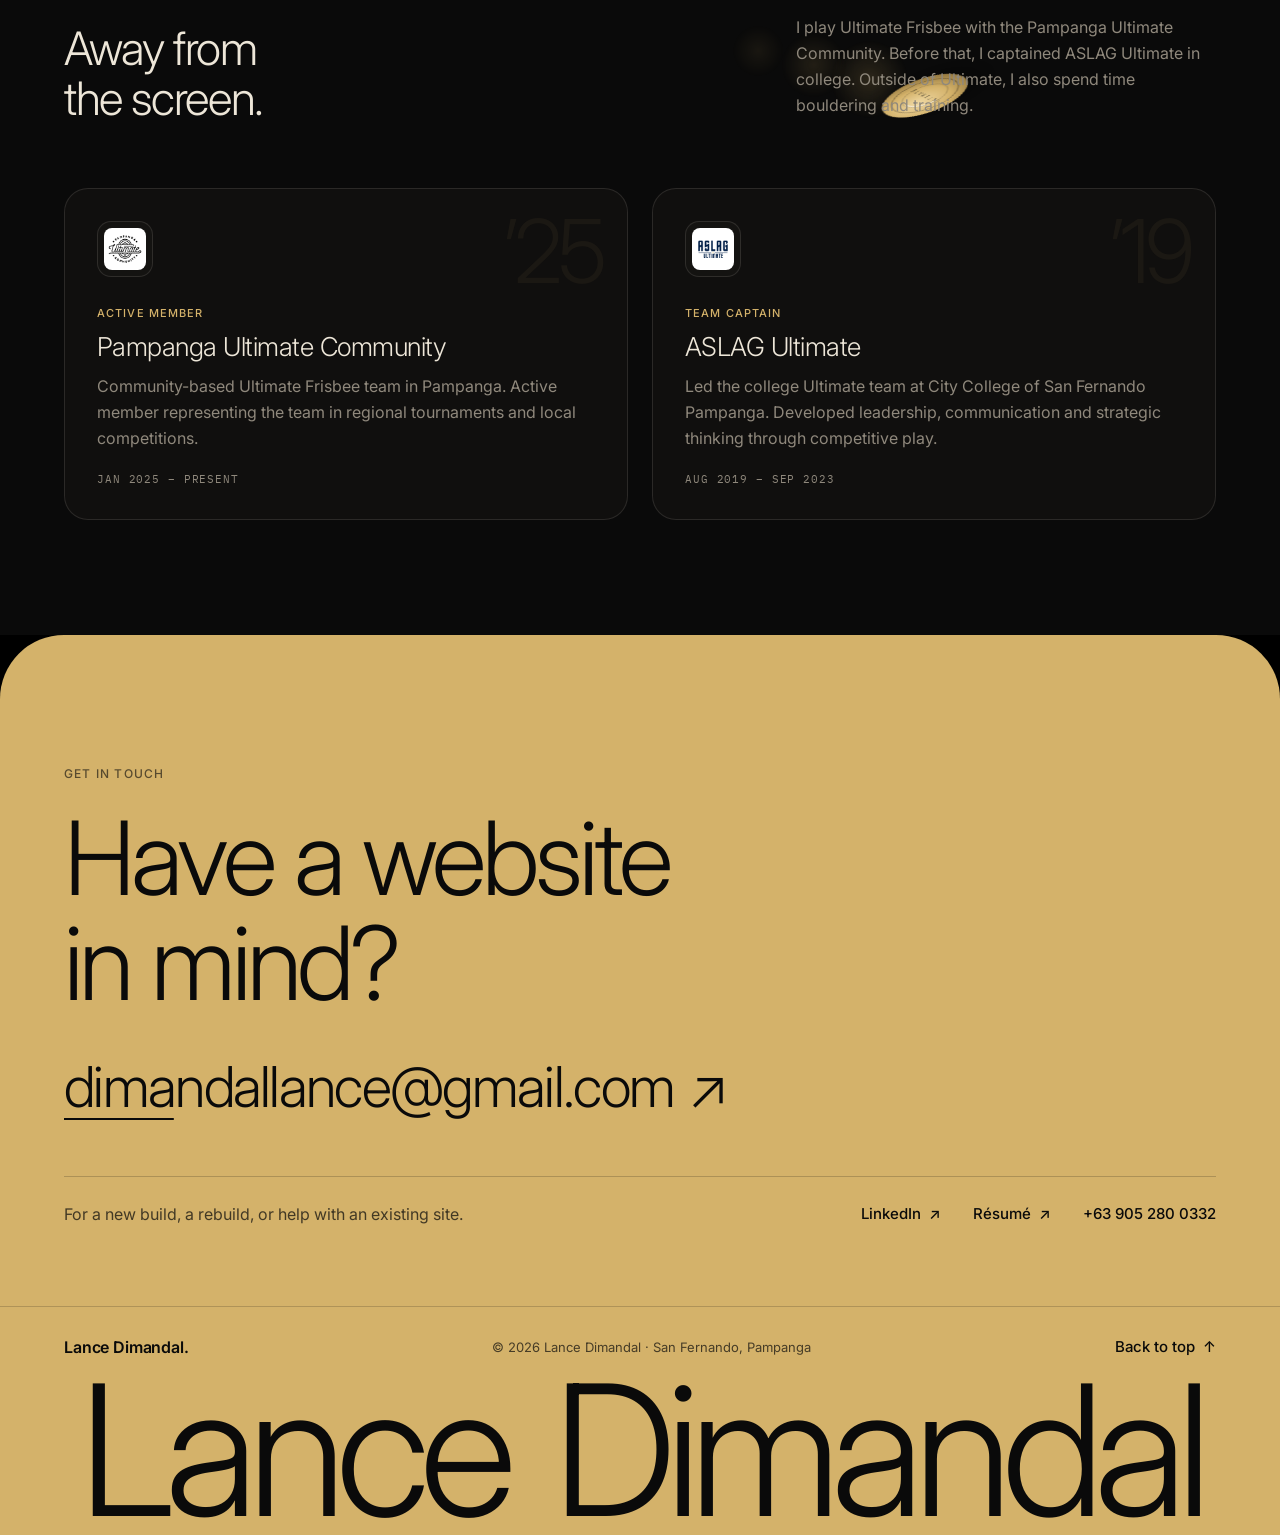
==== commit 0c630528: "Make graphic design taps instant and reliable on every device - Whole tile opens the viewer, includi" ====
--- a/index.html
+++ b/index.html
@@ -43,8 +43,8 @@
   <link rel="preconnect" href="https://fonts.googleapis.com">
   <link rel="preconnect" href="https://fonts.gstatic.com" crossorigin>
   <link href="https://fonts.googleapis.com/css2?family=Inter:wght@300;400;500;600&family=IBM+Plex+Mono:wght@400;500&display=swap" rel="stylesheet">
-  <link rel="stylesheet" href="css/styles.css?v=2026-11-18">
-  <script src="js/main.js?v=2026-11-18" defer></script>
+  <link rel="stylesheet" href="css/styles.css?v=2026-11-18b">
+  <script src="js/main.js?v=2026-11-18b" defer></script>
 </head>
 <body>
   <a class="skip" href="#main">Skip to content</a>
@@ -609,7 +609,7 @@
     <button class="lb-close" type="button" aria-label="Close preview">×</button>
     <button class="lb-nav lb-prev nbtn" type="button" aria-label="Previous graphic"><span aria-hidden="true">←</span></button>
     <figure class="lb-fig">
-      <img class="lb-img" alt="">
+      <div class="lb-media"><img class="lb-img" alt=""><img class="lb-hi" alt="" aria-hidden="true"></div>
       <figcaption class="lb-cap"></figcaption>
     </figure>
     <button class="lb-nav lb-next nbtn" type="button" aria-label="Next graphic"><span aria-hidden="true">→</span></button>
--- a/css/styles.css
+++ b/css/styles.css
@@ -591,7 +591,7 @@
   overflow-x: auto; overflow-y: hidden; scrollbar-width: none; -ms-overflow-style: none; scroll-snap-type: x proximity;
 }
 .chips::-webkit-scrollbar { display: none; }
-.chips button { position: relative; z-index: 1; flex: none; white-space: nowrap; scroll-snap-align: start; padding: 9px 16px; border-radius: 999px; color: var(--muted); transition: color .3s var(--ui), transform .6s var(--bouncy); display: inline-flex; align-items: baseline; gap: 6px; }
+.chips button { touch-action: manipulation; -webkit-tap-highlight-color: transparent; position: relative; z-index: 1; flex: none; white-space: nowrap; scroll-snap-align: start; padding: 9px 16px; border-radius: 999px; color: var(--muted); transition: color .3s var(--ui), transform .6s var(--bouncy); display: inline-flex; align-items: baseline; gap: 6px; }
 .chips button span { font: 400 10px/1 var(--mono); color: var(--gold); opacity: .8; transition: color .3s var(--ui); }
 .chips button:hover { color: var(--text); }
 .chips button.on { color: var(--ink); }
@@ -606,7 +606,8 @@
 .tile-open { transition: transform .7s var(--bouncy); }
 .tile-open:active { transform: scale(.97); transition-duration: .15s; }
 .tile[hidden] { display: none !important; }
-.tile-open { display: block; width: 100%; cursor: zoom-in; text-align: left; }
+.tile-open { display: block; width: 100%; cursor: zoom-in; text-align: left; touch-action: manipulation; -webkit-tap-highlight-color: transparent; }
+.tile { cursor: zoom-in; touch-action: manipulation; -webkit-tap-highlight-color: transparent; }
 .tile .ph-in { position: relative; inset: auto; }
 .tile .ph-img { position: relative; inset: auto; height: auto; }
 .tile .bar { display: flex; flex-direction: column; gap: 2px; padding: 14px 0 0; }
@@ -641,10 +642,14 @@
 .lb-fig { display: flex; flex-direction: column; align-items: center; max-width: 100%; max-height: 100%; }
 html.m-spec .lightbox[open] .lb-fig { animation: lbFig .3s ease; }
 @keyframes lbFig { from { opacity: 0; transform: translateY(16px) scale(.98); } }
-/* The viewer image gets an explicit pixel size from JS (fitted to the screen from the poster's
-   aspect ratio) before anything animates, so swapping in the sharp full-size file never
-   changes its size mid-animation. */
-.lb-img { display: block; max-width: none; max-height: none; width: auto; height: auto; object-fit: cover; background: #151412; border-radius: 14px; transform-origin: 0 0; will-change: transform; cursor: grab; }
+/* The viewer: a frame (.lb-media) sized by JS from the poster's aspect ratio before anything
+   moves. Inside it the already-loaded thumbnail shows instantly, and the sharp file fades in on
+   a second layer once decoded — so opening never waits, flashes or resizes. All motion
+   (zoom in/out, swipe) transforms the frame. */
+.lb-media { position: relative; display: block; overflow: hidden; border-radius: 14px; background: #151412; transform-origin: 0 0; will-change: transform; cursor: grab; touch-action: none; }
+.lb-media img { position: absolute; inset: 0; width: 100%; height: 100%; object-fit: cover; display: block; -webkit-user-drag: none; user-select: none; }
+.lb-hi { opacity: 0; transition: opacity .3s ease; }
+.lb-hi.on { opacity: 1; }
 .lb-cap { margin-top: 18px; text-align: center; display: flex; flex-direction: column; gap: 2px; }
 .lb-cap .t { font: 500 10px/16px var(--f); letter-spacing: .12em; text-transform: uppercase; color: var(--gold); }
 .lb-cap strong { font-weight: 400; font-size: 18px; }
